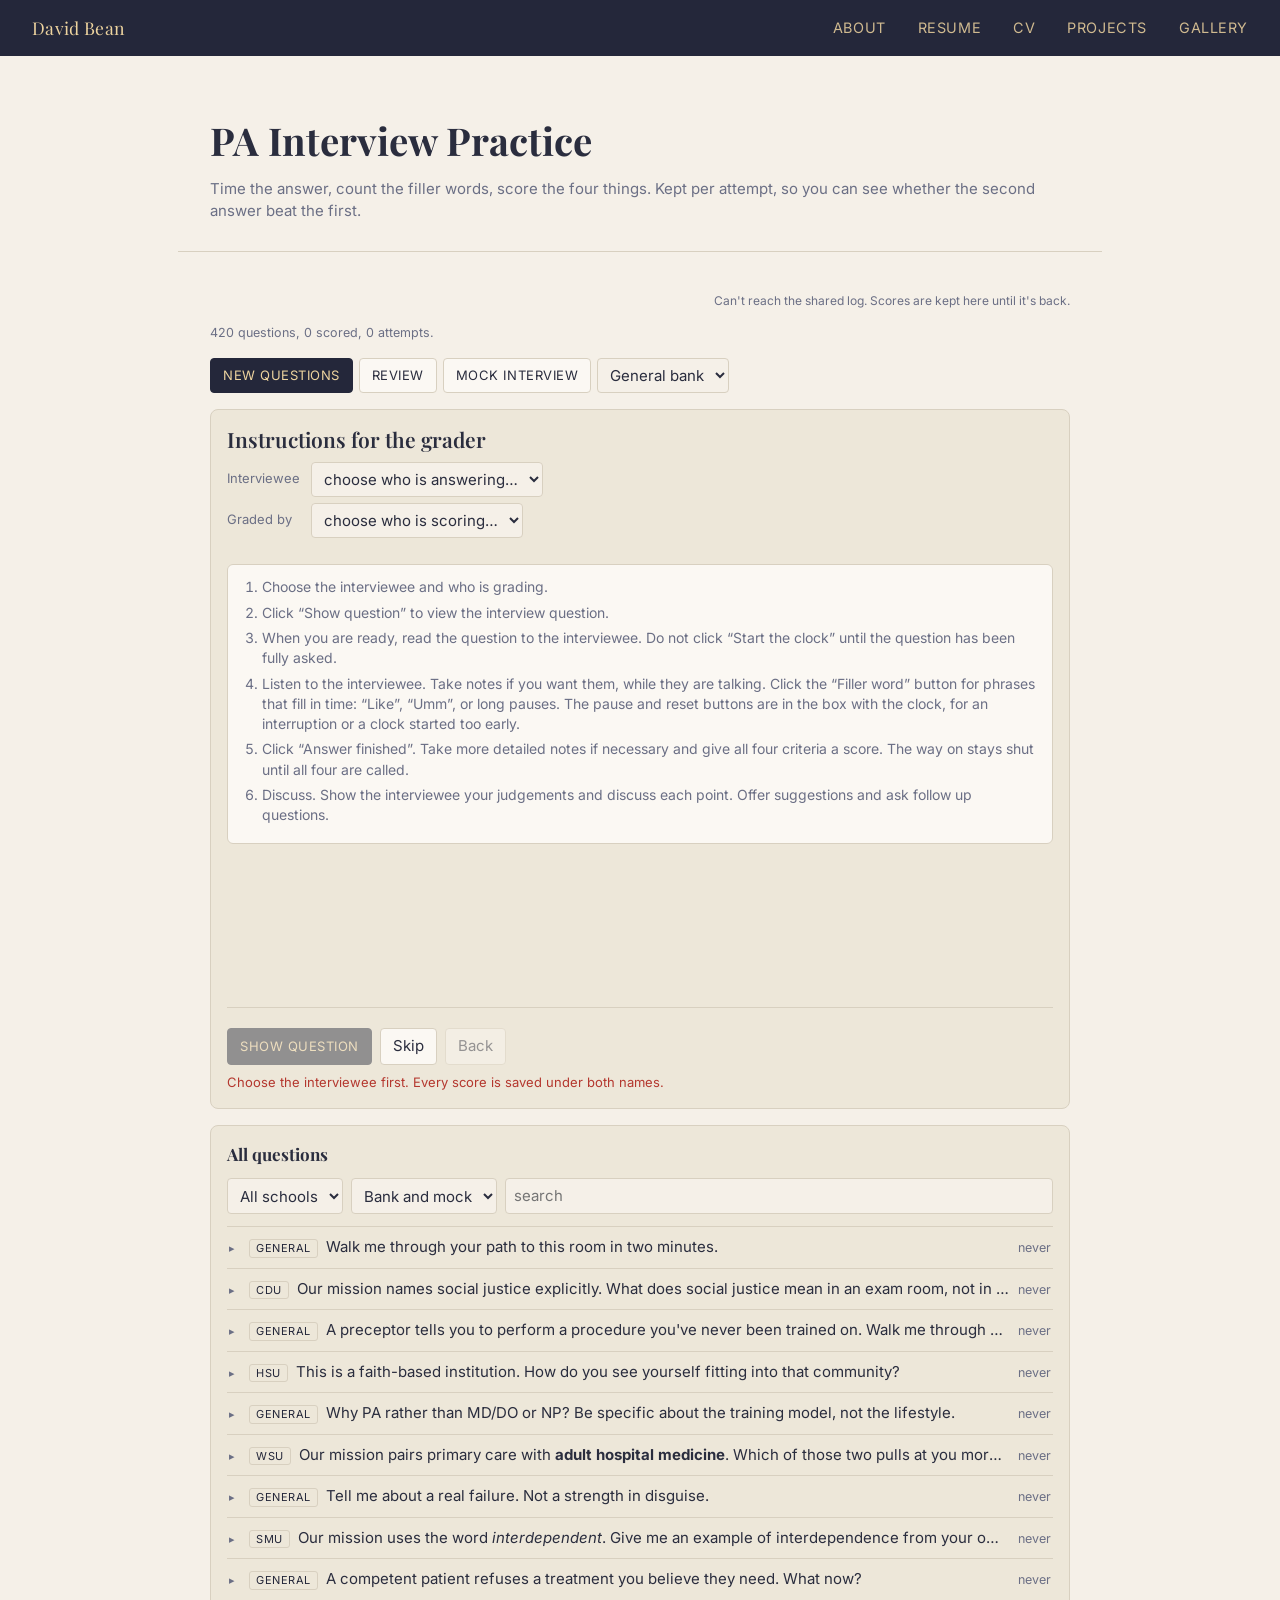
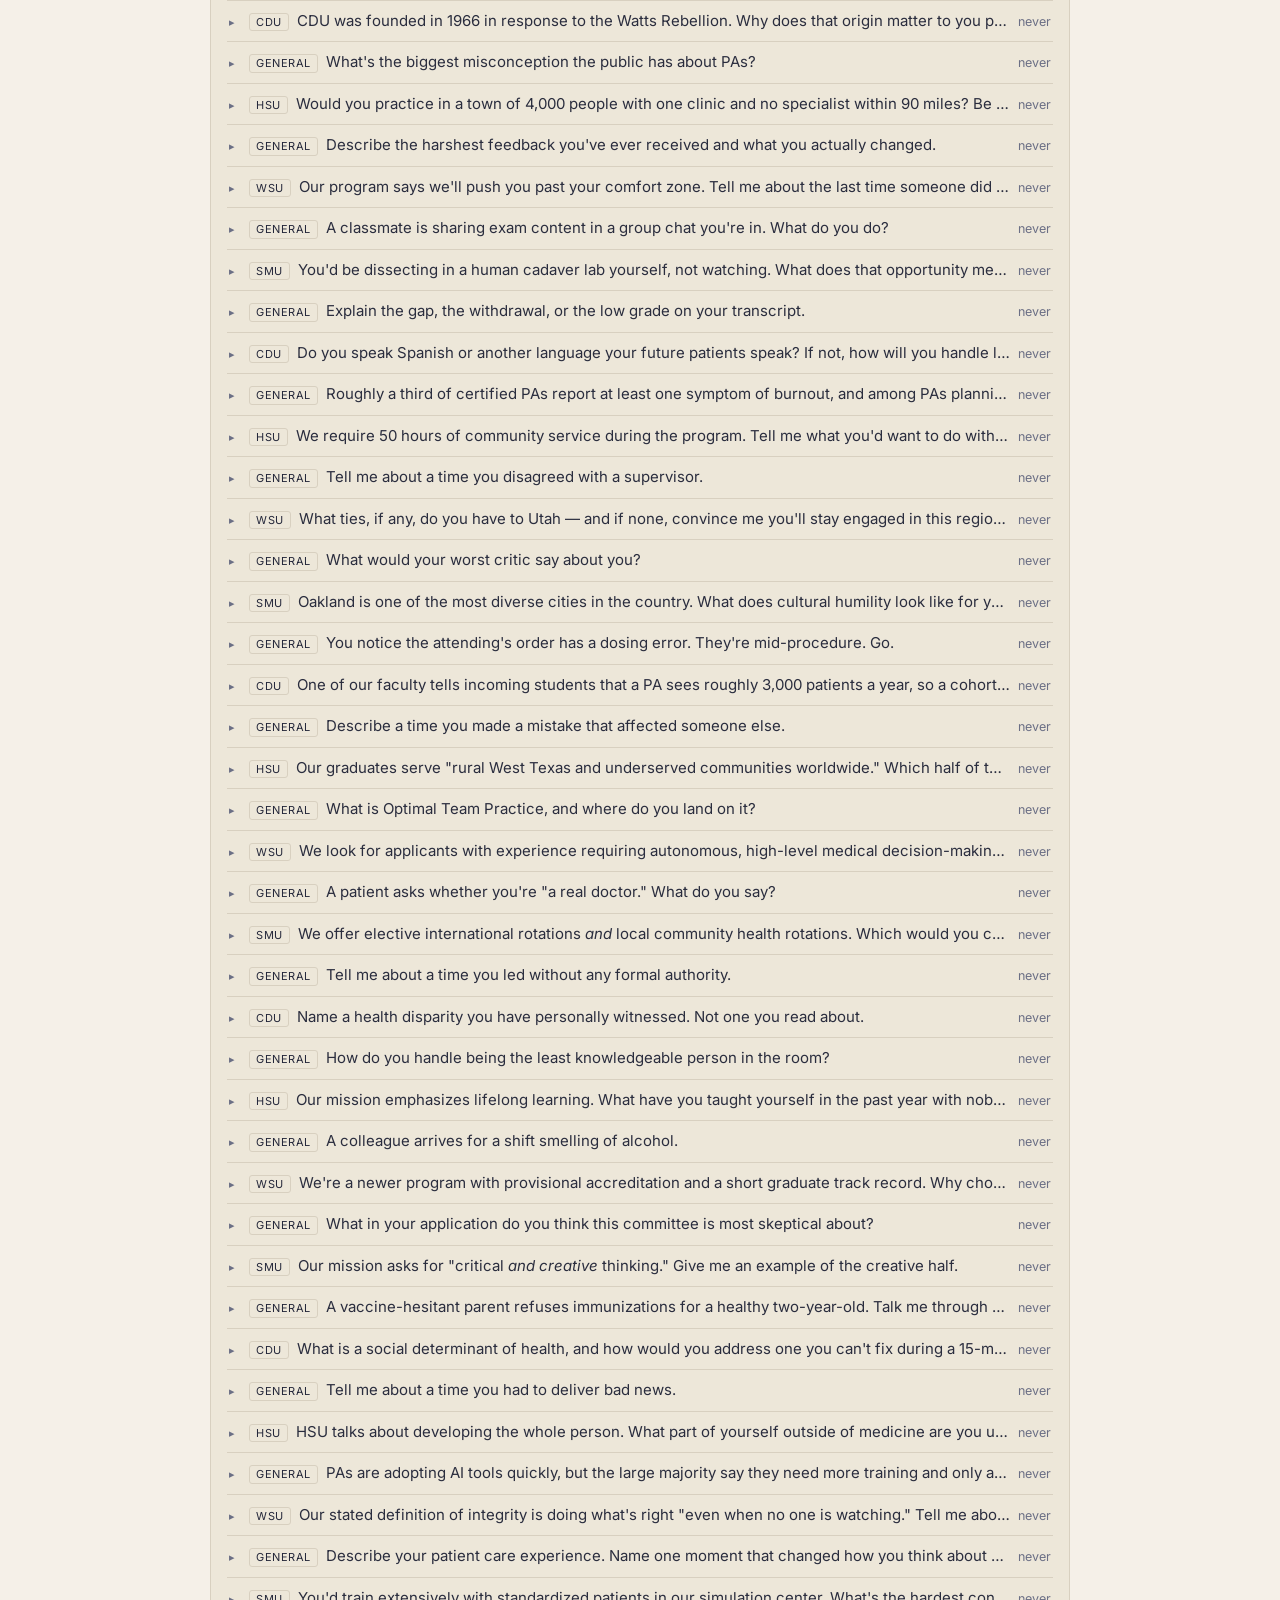
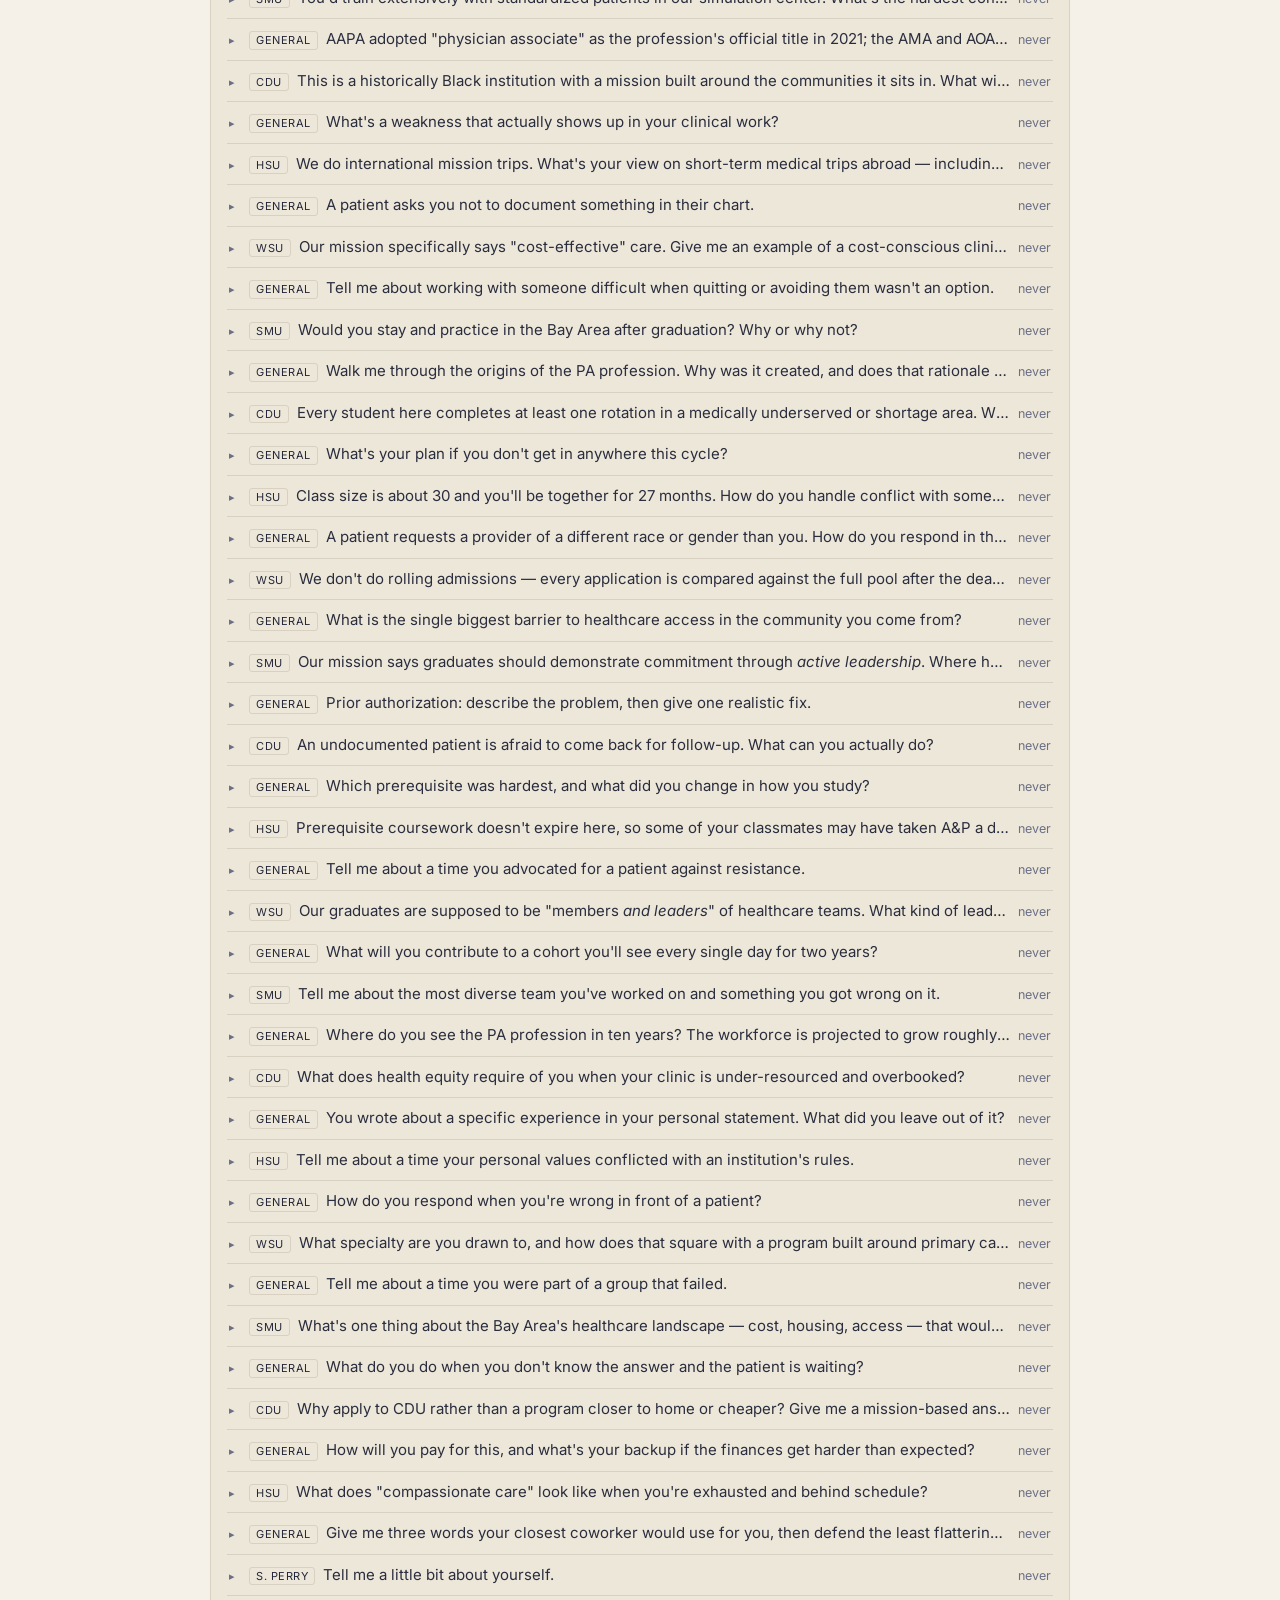
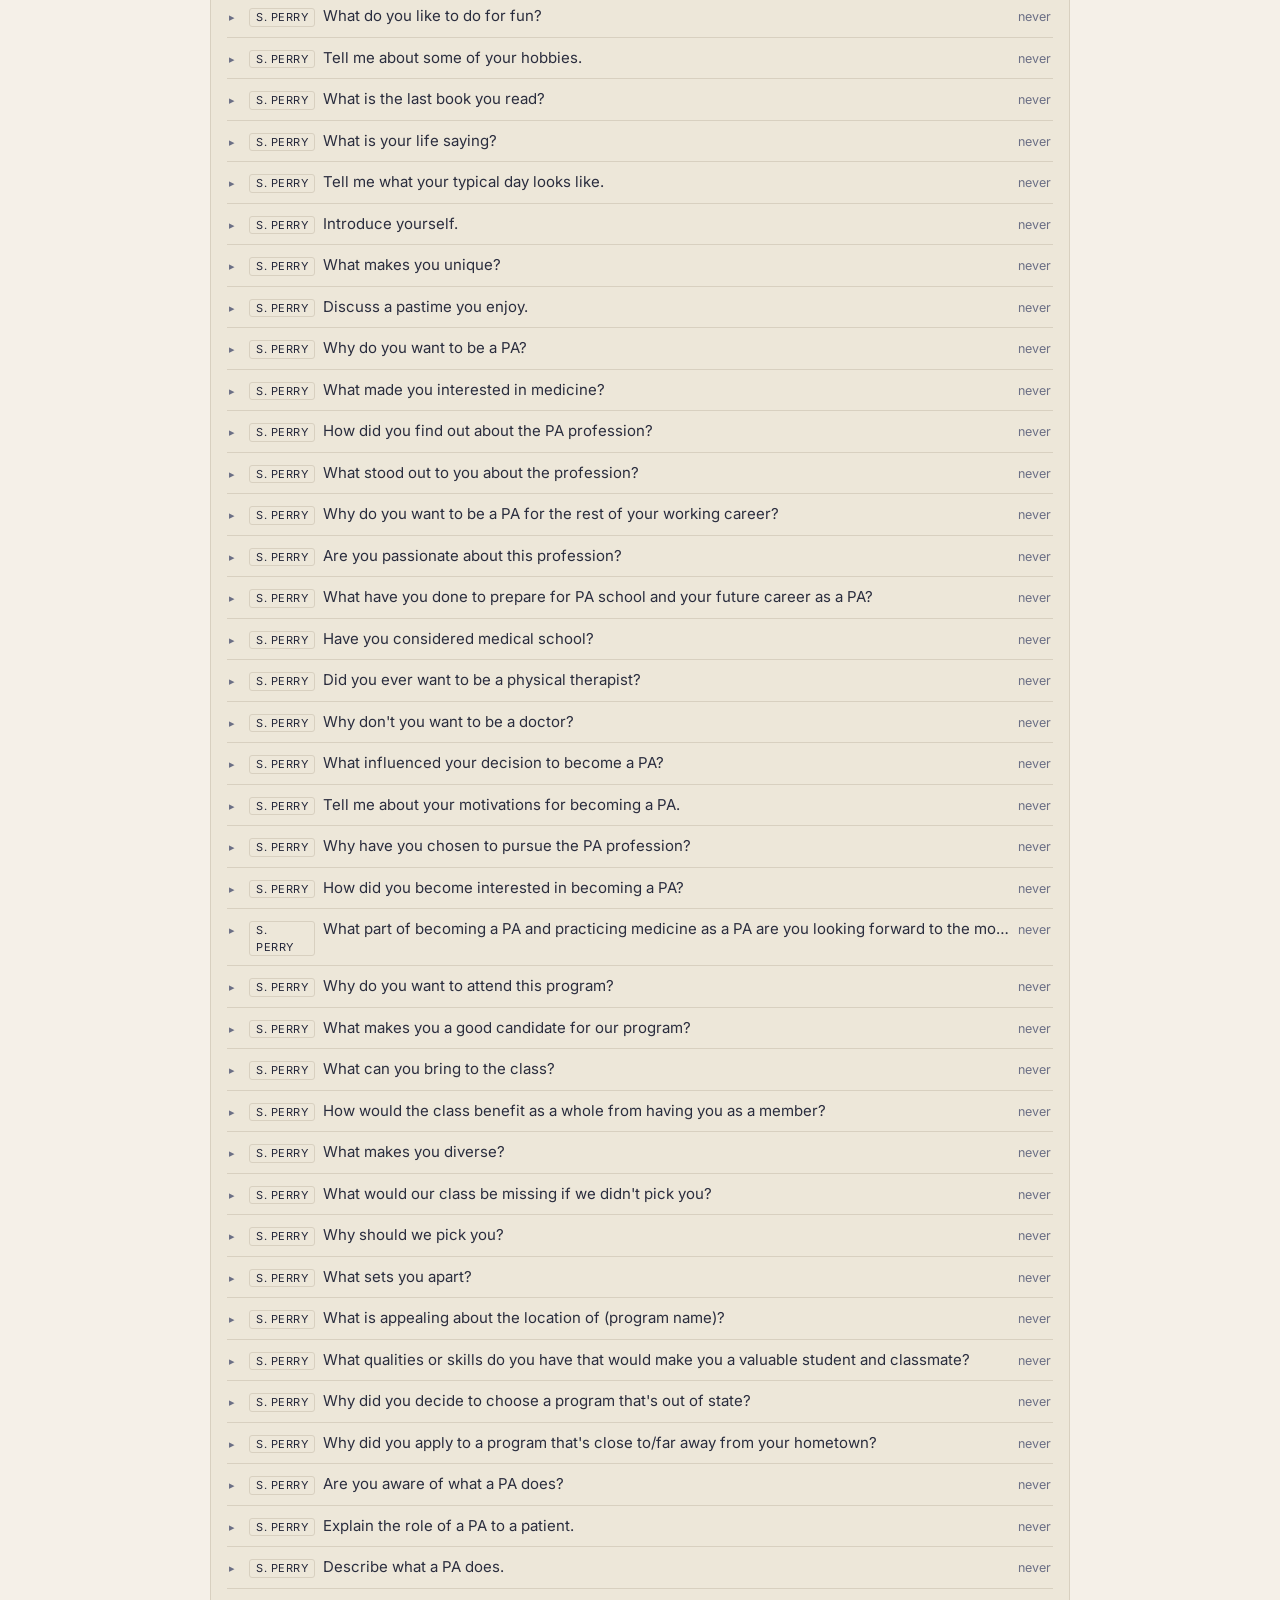
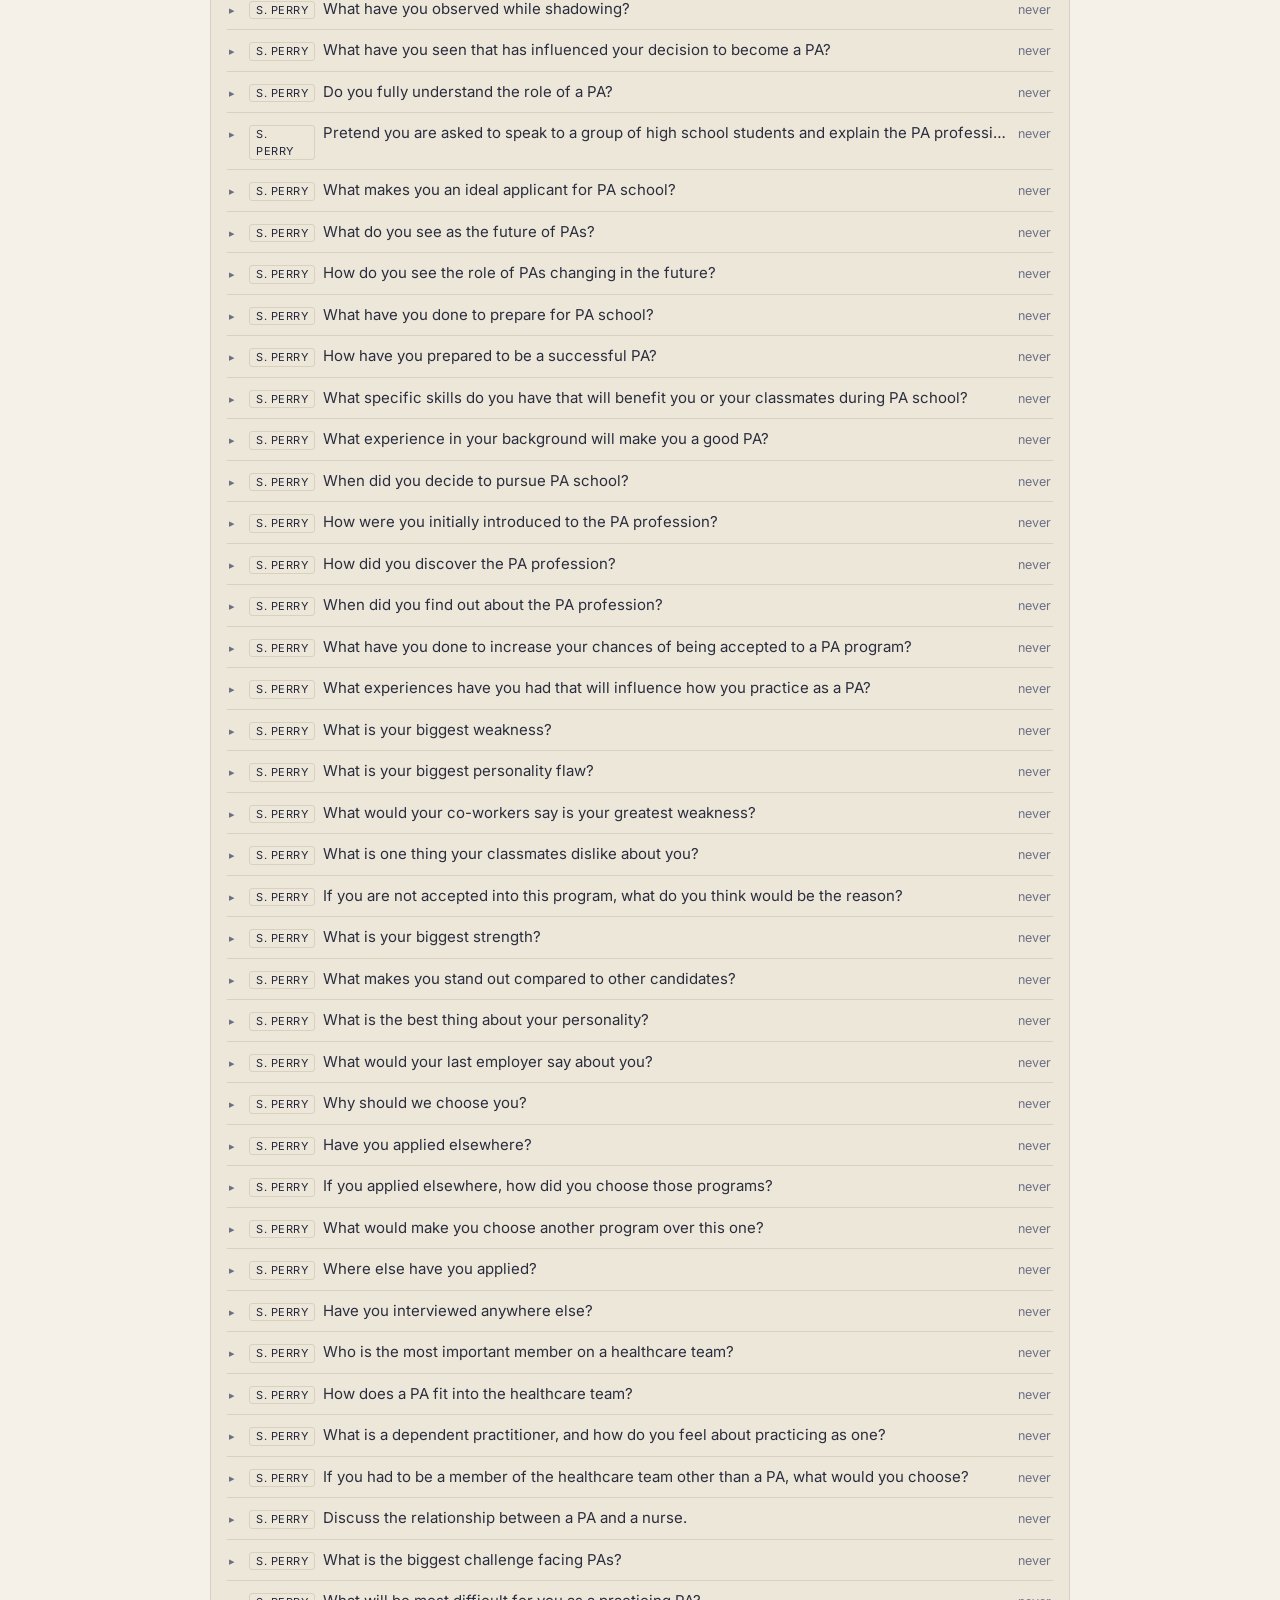
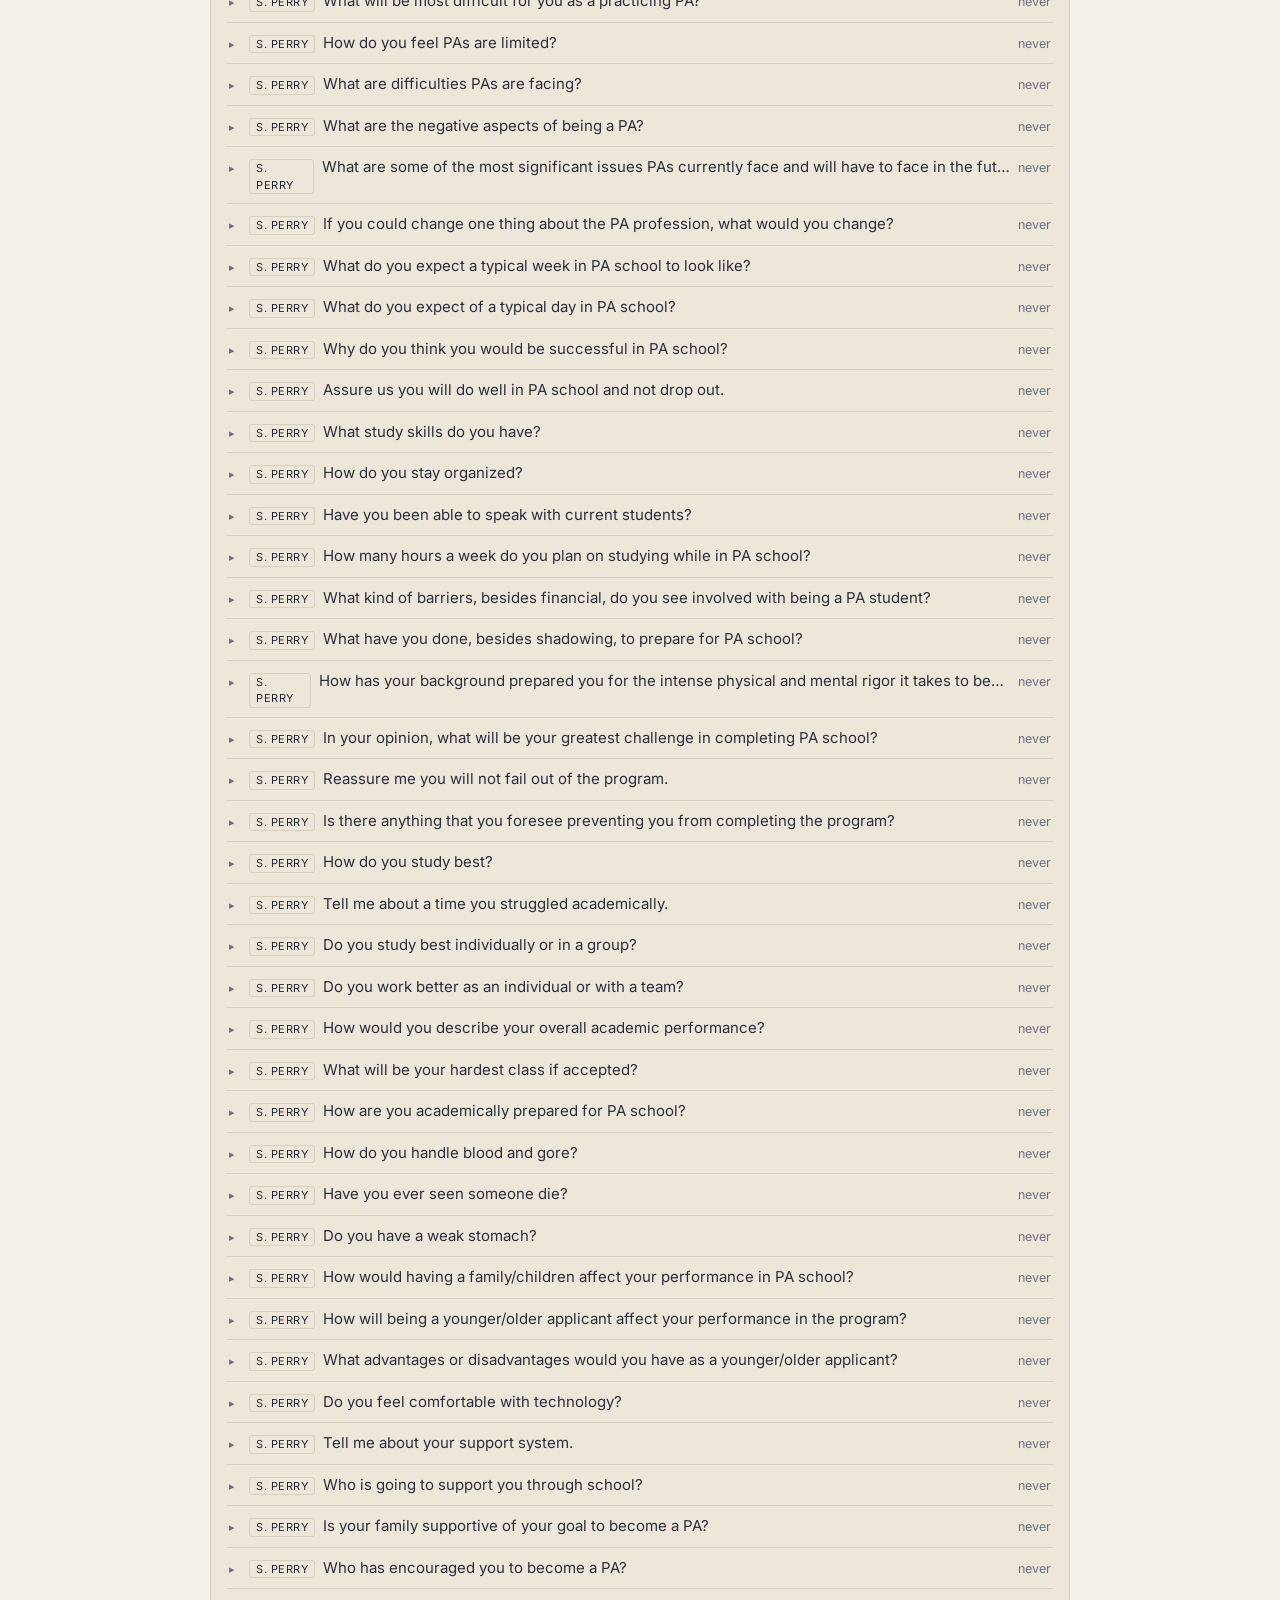
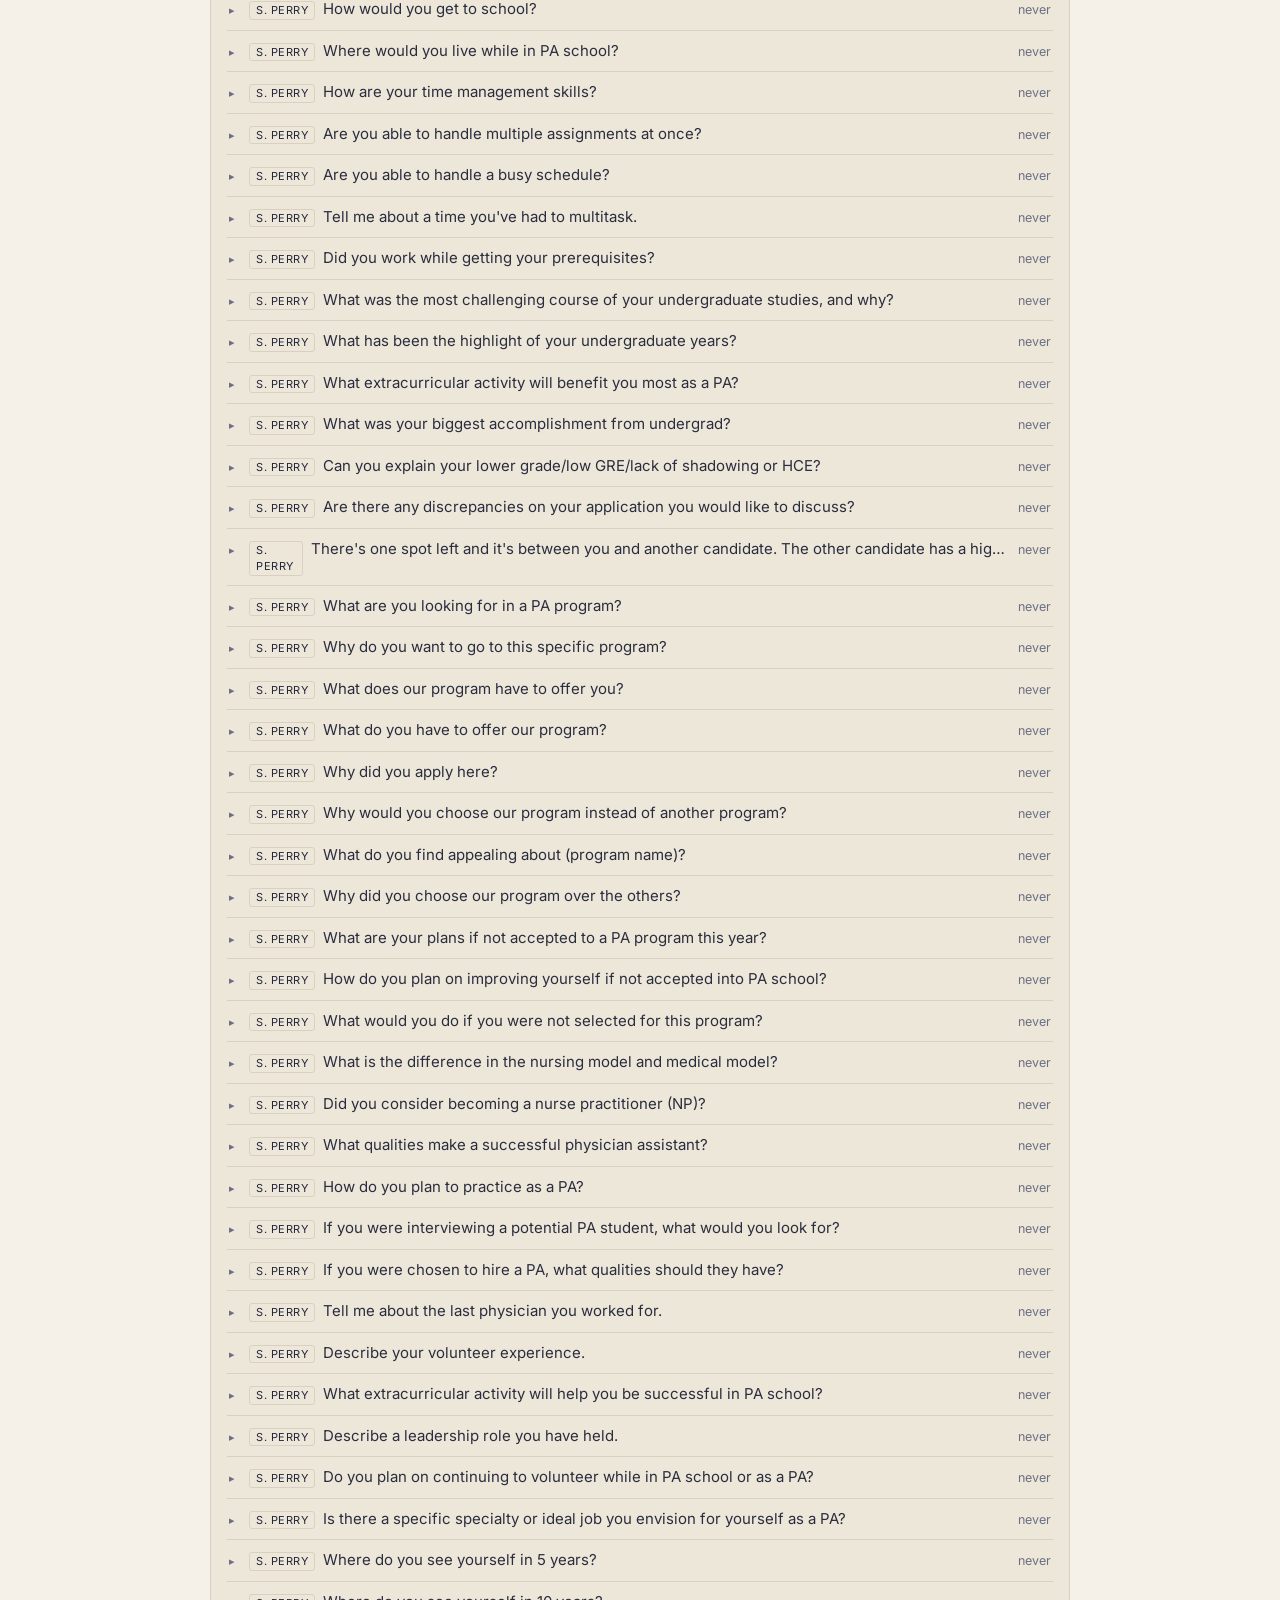
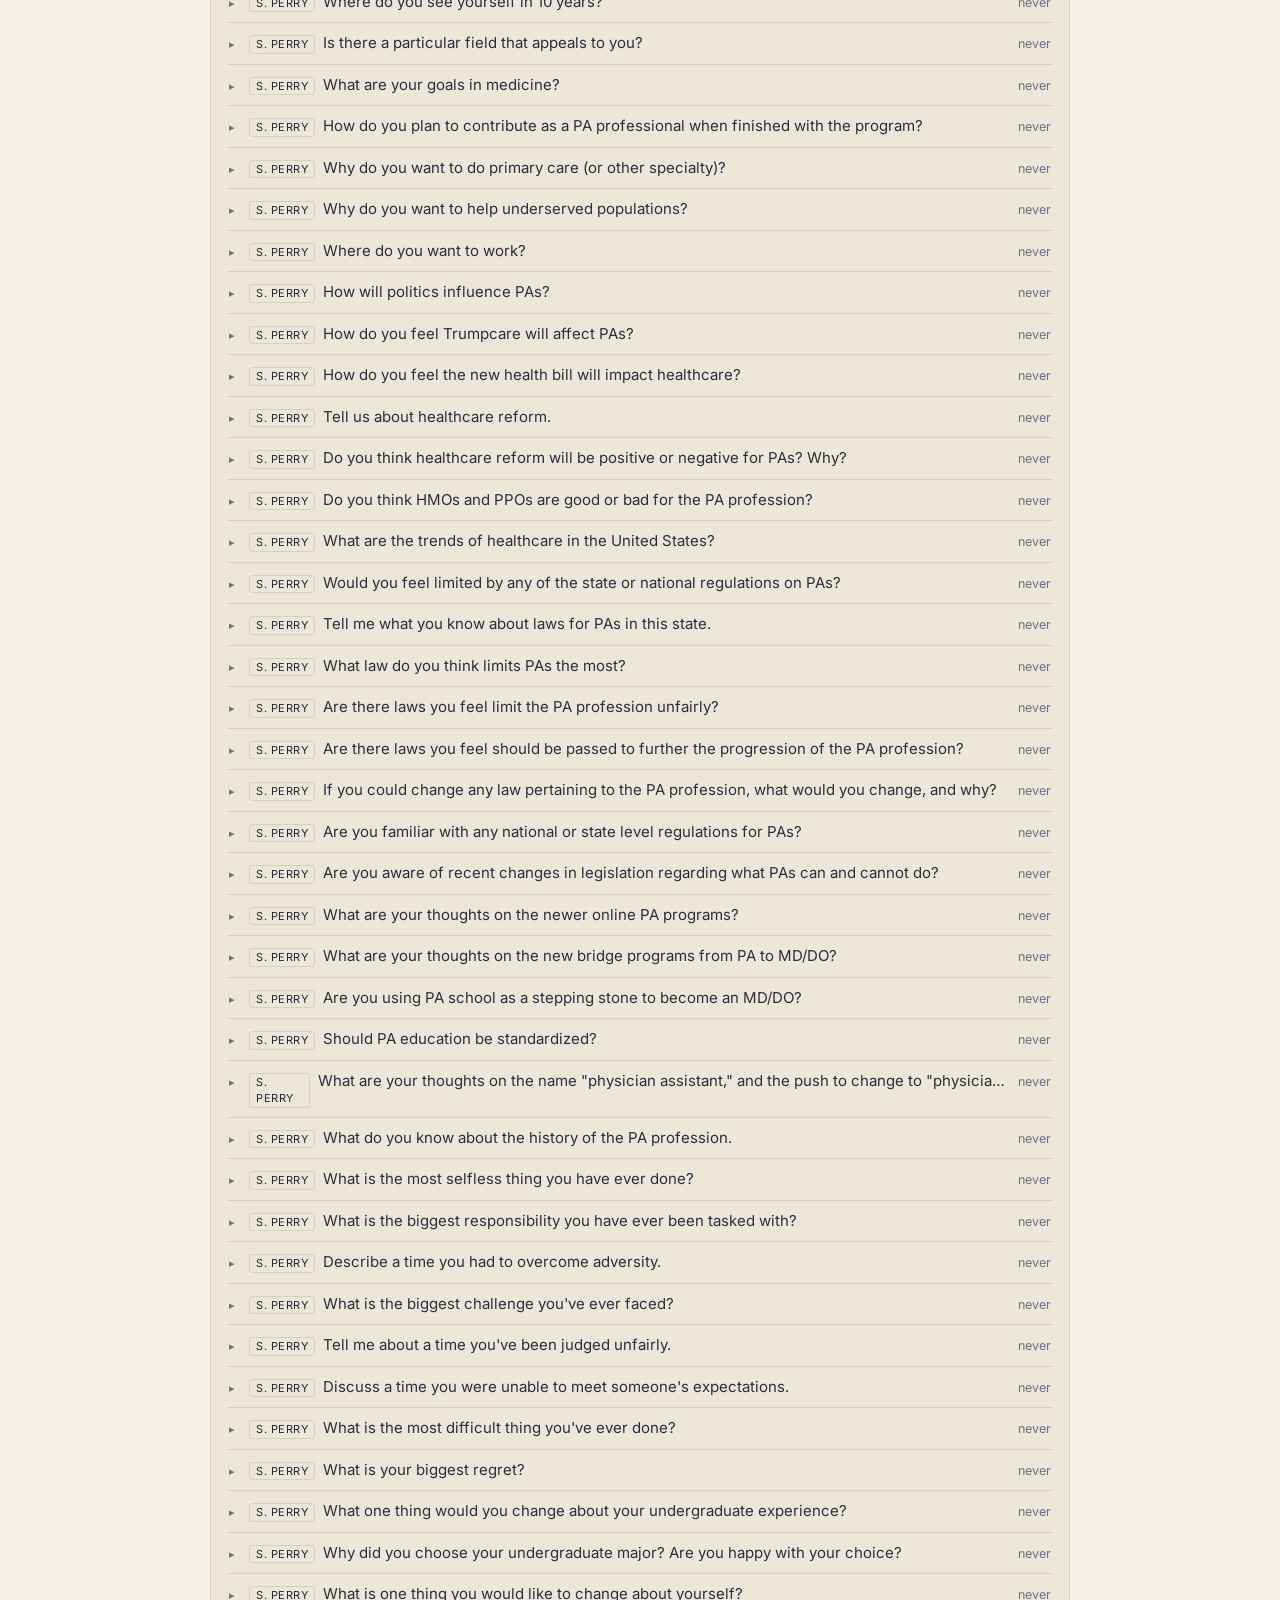
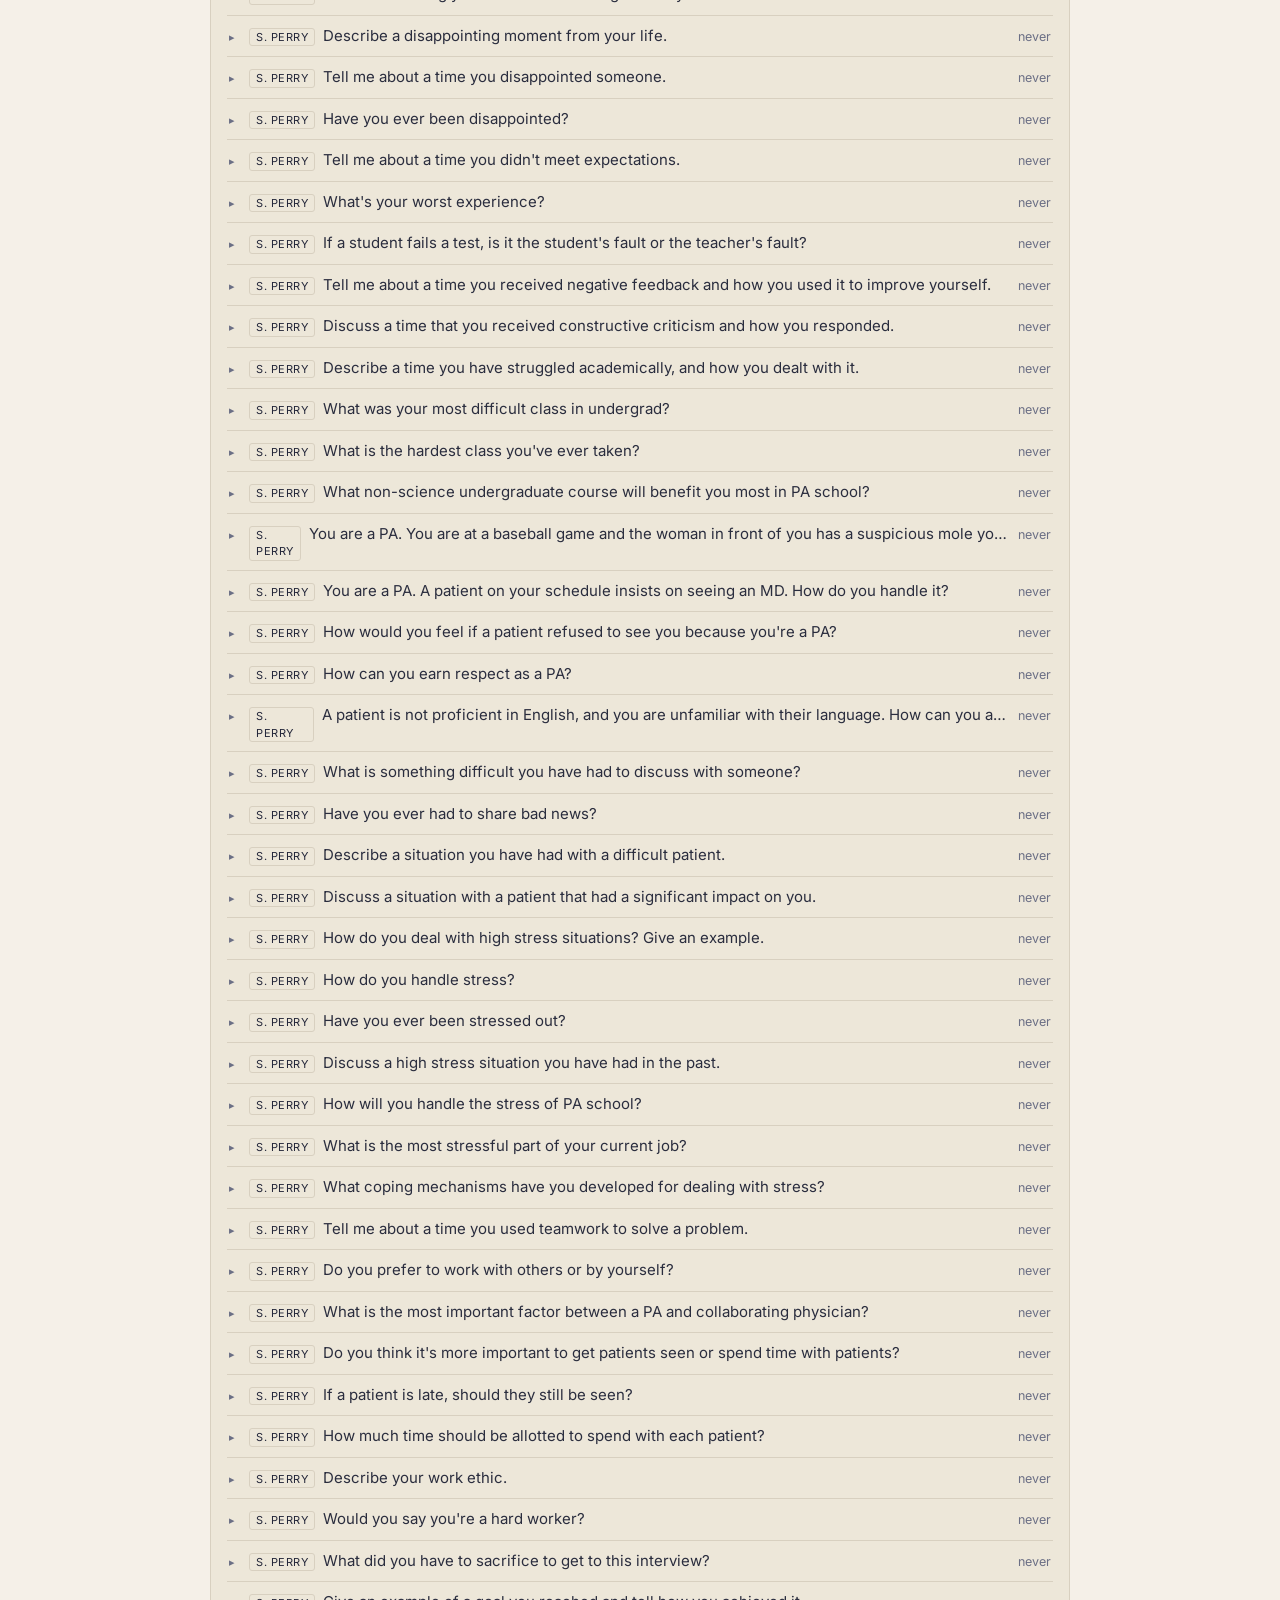
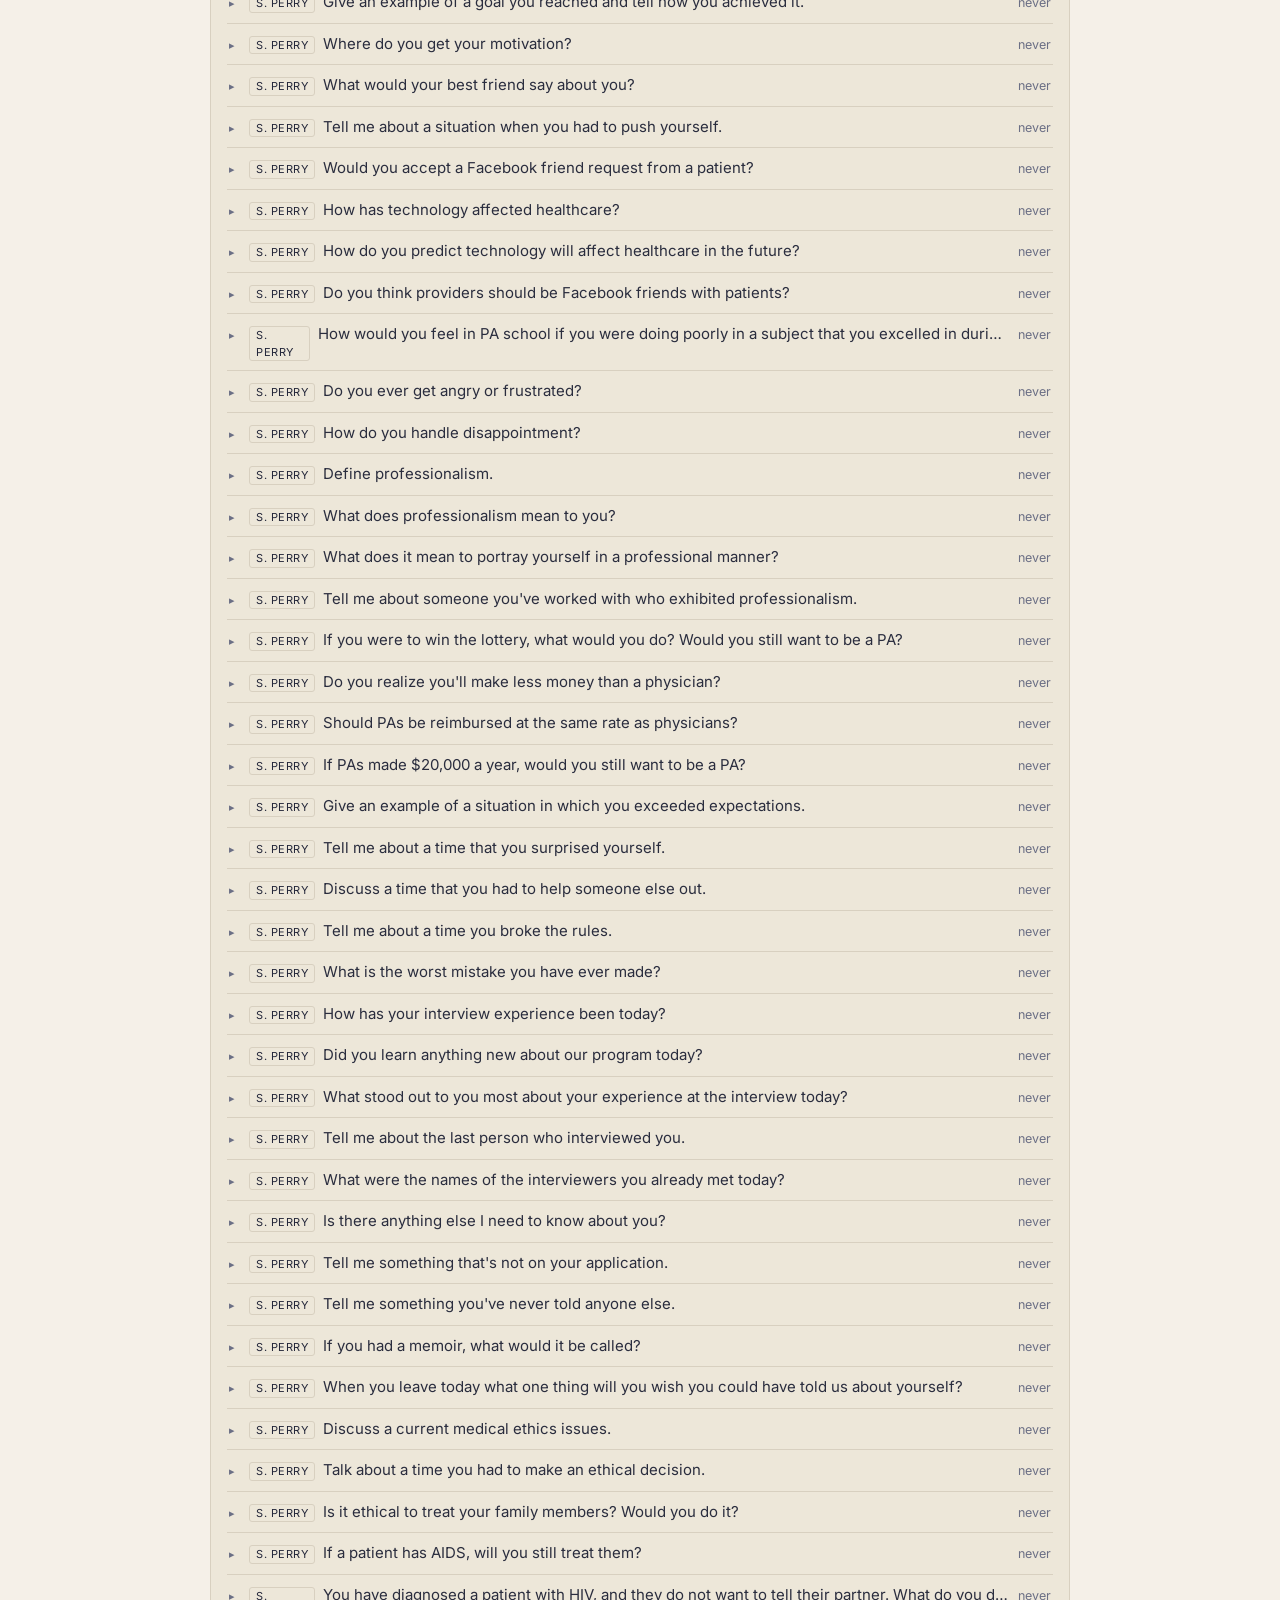
==== pa_interview_practice/index.html @ bafc77e6 "Estimate a mock's length from past mock interviews Co-Authored-By: Claude Opus 5 <noreply@anthropic." ====
<!doctype html>
<html lang="en">
<head>
<meta charset="utf-8">
<meta name="viewport" content="width=device-width, initial-scale=1">
<!-- A study tool for two people, not a page of the site. Nothing links to
     it and nothing should list it. -->
<meta name="robots" content="noindex, nofollow, noarchive">
<title>PA Interview Practice</title>
<link rel="preconnect" href="https://fonts.googleapis.com">
<link rel="preconnect" href="https://fonts.gstatic.com" crossorigin>
<link href="https://fonts.googleapis.com/css2?family=Inter:wght@400;500;600&family=Playfair+Display:wght@400;600&display=swap" rel="stylesheet">
<link rel="stylesheet" href="../style.css?v=2">
<style>
  /* ---- the site's colours ----
     Cream paper, navy furniture, gold on the navy: the same palette the rest of
     davidwbean.com is built in, taken from ../style.css rather than copied, so
     the two cannot drift. The names on the left are the ones the rules below
     already used, which is why none of them had to change. --bg comes straight
     from the site sheet under the same name.

     The red and the green are the light members of the family the site's
     accents belong to. The site's own pink and teal are pitched for a dark
     ground and cannot be read on cream, and these two are read: one says a
     thing has not been scored yet, the other says it has.

     There is no dark mode any more. The site does not have one, and a page that
     went dark at night beside pages that did not would read as a different
     site. */
  :root {
    --ink:   var(--text,       #2a2d3e);
    --dim:   var(--text-muted, #6b6f85);
    --line:  var(--border,     #d8d0c0);
    --sheet: var(--surface,    #ede7d9);
    --navy:  var(--nav-bg,     #24273a);
    --gold:  var(--accent,     #eed49f);
    --panel: #fbf8f3;
    --warn:  #b4372e;
    --ok:    #376c2a;
    --ask:   #2f5d9e;
  }
  * { box-sizing: border-box; }
  body {
    margin: 0; background: var(--bg); color: var(--ink);
    font: 15px/1.5 var(--font-body, -apple-system, BlinkMacSystemFont, "Segoe UI", Roboto, sans-serif);
  }
  /* The tool keeps the width it was tuned at and the site's gutters go outside
     it rather than eating into it, so the rule under the title lands on the
     same edge as the cards below it. The title itself is the site's: the
     page-header block every other page under davidwbean.com opens with. */
  .page-header, .wrap { max-width: calc(860px + 4rem); margin: 0 auto; }
  .page-header { padding: 3.5rem 2rem 1.75rem; margin-bottom: 2.5rem; }
  .wrap { padding: 0 2rem; }
  @media (max-width: 680px) {
    .page-header { padding: 2.5rem 1rem 1.25rem; margin-bottom: 1.5rem; }
    .wrap { padding: 0 1rem; }
  }

  /* the site's card: the surface tone, a hairline of the border tone, and the
     8px corner its project cards are cut with */
  .card {
    background: var(--sheet); border: 1px solid var(--line);
    border-radius: 8px; padding: 16px; margin-bottom: 16px;
  }
  .card h2 { font-family: var(--font-head, Georgia, serif); font-size: 17px; margin: 0 0 10px; }

  /* The card the pass is worked in is one size the whole way through, so
     nothing on it moves as the steps go by, and all of what a step holds is on
     screen at once: no scroll bars, nothing cut off. The card is the frame,
     which never changes size. The sheet inside it is laid out at whatever
     height the step needs and then drawn to scale, so a step carrying more
     comes out a little smaller rather than spilling over the edge; where there
     is room, nothing is scaled at all. On a phone the frame is as tall as the
     screen allows; svh rather than vh, so the address bar sliding away doesn't
     resize it. */
  #practice {
    height: 700px; height: min(700px, calc(100svh - var(--nav-height, 56px) - 32px));
    overflow: hidden;
  }
  #practice .fit {
    --k: 1;
    transform: scale(var(--k)); transform-origin: top left;
    width: calc(100% / var(--k)); height: calc(100% / var(--k));
    display: flex; flex-direction: column;
  }
  #practice .fit > * { flex: 0 0 auto; }
  /* the middle takes up whatever is left over, so the buttons sit at the foot
     of the frame whether the step above them is a short one or a long one */
  #practice .mid { flex: 1 1 auto; min-height: 0; overflow: hidden; }
  #practice .foot { border-top: 1px solid var(--line); padding-top: 6px; }

  /* The three screens of a mock that are not a question: the briefing before
     it, the assessment sheet after it, the read-back it ends on. Nothing here
     is scaled to fit, because a run's worth of questions or twenty rows of the
     sheet shrunk into the frame would be too small to read. The line at the top
     and the buttons at the bottom hold their places and the middle scrolls. */
  .brief { display: flex; flex-direction: column; height: 100%; }
  .brief > .briefhead, .brief > .foot { flex: 0 0 auto; }
  .briefhead { font-size: 13.5px; margin: 0 0 10px; }
  /* The middle of each of them, all three scrolling the same way. The briefing
     and the read-back at the end are both prose with rows under it, so the two
     of them are the same body. */
  .briefbody, .assess { flex: 1 1 auto; min-height: 0; overflow-y: auto; }
  .briefbody p { color: var(--dim); font-size: 14px; line-height: 1.5; margin: 0 0 11px; }
  .briefbody > .gname { margin-top: 12px; }

  /* A category of the sheet: its name, its running total hard against the
     right, its lines, and a box to write in under them. The total is beside
     the name rather than under the last line so it is found in the same place
     in all three, whether the category is four lines long or nine. */
  .acat + .acat { margin-top: 18px; }
  .cathead { display: flex; gap: 10px; align-items: baseline; }
  .catname {
    font-size: 11px; font-weight: 600; letter-spacing: .05em; text-transform: uppercase;
  }
  .catscore { margin-left: auto; color: var(--dim); font-size: 13px;
              font-variant-numeric: tabular-nums; }
  .assess textarea { margin-top: 8px; }
  /* the sheet's own total, in the foot where it stays put while the lines
     above it scroll */
  .sheettotal { font-size: 14px; font-weight: 600; margin: 0 0 2px;
               font-variant-numeric: tabular-nums; }

  /* The sheet read back at the end of a mock, with the controls gone: a line
     and what it was given, and under the category what was written about it.
     A score sits against the same edge the category's total does, so every
     figure in a category is found down one column. */
  .dline { display: flex; gap: 10px; align-items: baseline; font-size: 13.5px;
           border-top: 1px solid var(--line); padding: 7px 0; }
  .dline .dname { flex: 1 1 auto; min-width: 0; }
  .dline .dsc { flex: 0 0 auto; color: var(--dim); font-variant-numeric: tabular-nums; }
  .dsaid { color: var(--dim); font-size: 13px; line-height: 1.5; margin-top: 10px;
           border-left: 2px solid var(--line); padding-left: 11px; }
  /* a question the bank no longer holds, so there are no words to put in the row */
  .qrow .gone { color: var(--dim); font-style: italic; }

  /* ---- the bar of who and how it is going ---- */
  .top { display: flex; flex-wrap: wrap; gap: 10px; align-items: center; margin-bottom: 14px; }
  #status { color: var(--dim); font-size: 12px; margin-left: auto; text-align: right; }
  #stats { color: var(--dim); font-size: 12.5px; margin: 0 0 16px; }

  input[type="text"], select, textarea {
    font: inherit; color: var(--ink); background: var(--bg);
    border: 1px solid var(--line); border-radius: 4px; padding: 6px 8px;
  }
  /* 16px, because below that iOS zooms the page in on focus and never zooms back */
  @media (max-width: 640px) { input[type="text"], select, textarea { font-size: 16px; } }
  textarea { width: 100%; resize: vertical; min-height: 34px; }

  button {
    font: inherit; color: var(--ink); background: var(--panel);
    border: 1px solid var(--line); border-radius: 4px; padding: 6px 12px; cursor: pointer;
  }
  button:hover { border-color: var(--dim); }
  button[disabled], button[aria-disabled="true"] { opacity: .45; cursor: default; }
  button[disabled]:hover, button[aria-disabled="true"]:hover { border-color: var(--line); }
  /* The site's primary button: a navy face, gold letters, set small and in
     capitals, and turning itself inside out when a pointer is on it. Only the
     one press that moves the pass along wears it, and the row of modes, which
     is the other place a choice is shown as made rather than offered. */
  button.go, .modes button { text-transform: uppercase; letter-spacing: .04em; font-size: 13px; }
  button.go { background: var(--navy); border-color: var(--navy); color: var(--gold); }
  button.go:hover { background: var(--gold); border-color: var(--navy); color: var(--navy); }
  button.danger { color: var(--warn); }

  /* ---- modes ---- */
  .modes { display: flex; gap: 6px; margin-bottom: 16px; flex-wrap: wrap; }
  .modes button.on { background: var(--navy); border-color: var(--navy); color: var(--gold); }

  /* ---- the question on screen ---- */
  /* The tag off the site's project cards: ruled rather than filled, which is
     the shape a label wears there. Navy rather than the teal it wears on the
     dark cards, because teal on cream cannot be read, and the school a question
     came from is worth reading. */
  .chip {
    background: none; border: 1px solid var(--line); border-radius: 3px;
    padding: 0 6px; font-size: 11px; letter-spacing: .05em; text-transform: uppercase;
    color: var(--navy);
  }
  /* What to do next in bold, the detail under it. The room is held whether it
     is filled or not, so a question keeps the same shape from step to step and
     nothing below it moves. A question with more to it than that takes the room
     it needs, and the sheet is drawn smaller to keep the lot on the card. */
  .qbox { min-height: 124px; margin-bottom: 14px; }
  .qtitle { display: flex; gap: 8px; align-items: center; margin-bottom: 8px; }
  .qlead {
    font-family: var(--font-head, Georgia, serif);
    font-size: 21px; font-weight: 600; line-height: 1.3; margin: 0;
  }
  /* The step is named, and the ? beside the name is where the orders went. */
  button.qhelp {
    flex: 0 0 auto; width: 24px; height: 24px; padding: 0;
    border-radius: 50%; font-size: 14px; line-height: 1; color: var(--dim);
  }
  button.qhelp.on { background: var(--navy); border-color: var(--navy); color: var(--gold); }
  .qsub { font-size: 15px; line-height: 1.4; margin: 0 0 10px; }
  /* An opened note wears the same colour as the button that opened it, so
     the two read as one thing rather than as more of the card. */
  .help {
    color: var(--dim); font-size: 14px; line-height: 1.45; margin: 0 0 12px;
    background: var(--panel); border-left: 3px solid var(--navy);
    border-radius: 0 4px 4px 0; padding: 9px 11px;
  }
  .qtext { font-size: 15px; line-height: 1.45; color: var(--dim); margin: 0; }
  /* On a mock the question is read aloud off the screen with somebody watching,
     so it is set at twice the size of every other line on the card. The eye
     leaves it for the notes and the clock and has to find it again without
     hunting. The card is scaled to its frame anyway, so a long question costs
     the rest of the card a little rather than running off it. */
  .qtext.big { font-size: 30px; line-height: 1.3; }
  /* The same line on all ten questions, so it is read once and after that only
     glanced at. It goes last and quiet: the top of the card belongs to the
     question, and a reminder set in the voice of an aside is one the eye can
     skip over on question nine without having to decide to. */
  .listen { font-style: italic; font-size: 13px; line-height: 1.4; color: var(--dim); margin: 0; }
  /* A mock card is two boxes and nothing else: what she was asked, and what
     you are writing down. Neither can be sized off what is in it, since a
     question is however long it is and the notes are empty when the card opens
     and full when it closes. So the two split whatever the foot and the
     reminder leave, in a fixed ratio they then hold all the way through.

     Two parts to the question, one to the notes. The question is read aloud at
     twice the size of anything else on the card and is the thing being got
     right; the notes are written in glances and can be scrolled, since nobody
     reads back a note while still taking it.

     Past a squeeze each box scrolls on its own. What the card used to do was
     scale the whole sheet down, which paid for a long question by shrinking
     the clock and the buttons with it, and those two are the parts that have
     to stay the size a hand and an eye can use in the middle of an
     interview. */
  #practice .fit > .qbox.qsplit { flex: 2 1 0; display: flex; }
  #practice .fit > .qbox.qsplit > .pane { flex: 1 1 auto; min-height: 0; display: flex; }
  #practice .qsplit .qask { flex: 1 1 auto; min-height: 0; display: flex; flex-direction: column; }
  /* The name of the compartment holds still and the question scrolls under it.
     A question scrolled halfway is one you have lost your place in unless the
     heading is where you left it. */
  #practice .qsplit .qcap { flex: 0 0 auto; }
  #practice .qsplit .qtext { flex: 1 1 auto; min-height: 0; overflow: auto; }
  /* The notes take the third that is left, and the reminder is pinned to the
     rule over the buttons rather than left sitting under them, so it keeps the
     same place on a one line question and a five line one. */
  #practice .mid.qmid { flex: 1 1 0; display: flex; flex-direction: column; }
  #practice .mid.qmid > textarea { flex: 1 1 0; min-height: 0; }
  #practice .mid.qmid > .listen { margin-top: auto; padding-top: 10px; }
  /* A floor under both, well under what either wants: below it the sheet goes
     back to scaling itself, because two boxes squeezed to nothing on a short
     screen is not a card at all. The smaller box gets the smaller floor, in
     the same two to one, so the ratio survives the squeeze. */
  #practice .fit > .qbox.qsplit { min-height: 96px; }
  #practice .mid.qmid { min-height: 48px; }
  @media (max-width: 640px) { .qbox { min-height: 148px; } }  /* narrower, so more lines */
  /* a phone turned on its side: the frame is short, so the block gives room back */
  @media (max-height: 560px) { .qbox { min-height: 88px; } }
  /* The part to be read out sits in a compartment of its own rather than loose
     on the card: the steps on the first one, the question on every one after. */
  .pane {
    background: var(--panel); border: 1px solid var(--line);
    border-radius: 6px; padding: 12px 14px;
  }
  /* The compartment says what it holds before it holds it, and the school the
     question came from rides beside that name rather than off on its own at
     the top of the card. The question itself is the plain line underneath. */
  .qcap { display: flex; gap: 8px; align-items: baseline; margin-bottom: 5px; }
  .qcapname { font-size: 14px; font-weight: 600; color: var(--ink); }

  /* ---- the briefing on the first step ---- */
  .gname { display: flex; gap: 8px; align-items: center; }
  /* Two of these rows, so the labels are given a common width and the pickers
     under one another rather than each starting wherever its own label ended. */
  .gname label { color: var(--dim); font-size: 13px; min-width: 76px; }
  .gname + .gname { margin-top: 6px; }
  /* The length of the mock sits under the briefing rather than inside it: it is
     a choice about the session, not part of what gets read out. */
  .mocklen { margin-top: 8px; }
  .mocklen .empty { padding: 4px 0 0; font-size: 13px; }
  .howto { margin: 0; padding-left: 20px; color: var(--dim); font-size: 14px; line-height: 1.45; }
  .howto li { margin-bottom: 5px; }
  .howto b { color: var(--ink); font-weight: 600; }
  .nudge { color: var(--warn); font-size: 13px; margin: 8px 0 0; }
  /* held rather than removed: the line keeps its space whether or not it is
     being read, so nothing on the card moves when it starts being read */
  .nudge.quiet { visibility: hidden; }

  .metric { border-top: 1px solid var(--line); padding: 8px 0; }
  /* The name on the left, the row of five hard against the right, one line at
     every width. The name is the only part that gives, so the buttons never
     drop to a line of their own on a phone. */
  .metric .mrow { display: flex; gap: 10px; align-items: center; margin-bottom: 6px; }
  .metric .mname { font-weight: 600; font-size: 14px; flex: 1 1 auto; min-width: 0; }
  .mshort { display: none; }
  /* Whether this one has been judged yet, said in the colour the words "not
     scored" used to be said in, and turning into a check once it has. */
  .mdot {
    flex: 0 0 auto; width: 17px; height: 17px; line-height: 15px; text-align: center;
    font-size: 13px; border-radius: 50%; border: 2px solid var(--warn); color: transparent;
  }
  .mdot.done { border-color: transparent; color: var(--ok); font-size: 17px; line-height: 17px; }
  .scale { display: flex; gap: 4px; margin-left: auto; flex: 0 0 auto; }
  .scale button { width: 34px; padding: 6px 0; text-align: center; }
  .scale button.on { background: var(--navy); border-color: var(--navy); color: var(--gold); }
  /* the sixth control the one optional line gets, sitting with the five rather
     than off on its own, and given the room its two letters need */
  .scale button.na { width: auto; padding: 6px 8px; font-size: 13px; }
  @media (max-width: 640px) {
    .metric .mrow { gap: 6px; }
    .metric .mname { font-size: 13px; }
    .mfull { display: none; }
    .mshort { display: inline; }
    .scale { gap: 3px; }
    .scale button { width: 30px; padding: 6px 0; }
    .scale button.na { width: auto; padding: 6px 6px; font-size: 12px; }
  }

  .actions { display: flex; gap: 8px; margin-top: 14px; flex-wrap: wrap; }
  .empty { color: var(--dim); padding: 8px 0; }

  /* ---- the clock ----
     In the head of the card, which is the part that never scrolls, so it is
     on screen the whole time the scores below it are being worked. The clock
     and its two buttons are boxed together and sit at the left: they are one
     thing to reach for, so the buttons stay against the numbers rather than
     out at the far edge of the card. */
  .timer {
    display: flex; gap: 10px; align-items: center;
    padding: 0 0 10px; border-bottom: 1px solid var(--line);
  }
  .tbox {
    display: inline-flex; align-items: center; gap: 8px;
    padding: 6px 10px; border: 1px solid var(--line); border-radius: 12px;
    background: var(--panel);
  }
  /* a fixed width for the numbers, so the buttons do not walk left and right
     as the minutes tick over */
  .clock { font-size: 28px; font-variant-numeric: tabular-nums; min-width: 84px; }
  .clock.off { color: var(--dim); }
  .tbox button { padding: 5px; border-radius: 8px; line-height: 0; }
  /* A mock's clock runs from before the answer does, so the box has to say
     which of the two it is counting. Blue is only ever the lead in, so it is
     the one place on the page that wears it. */
  .tbox.ask { border-color: var(--ask); background: #e8eff8; }
  .tbox.ans { border-color: var(--ok);  background: #e9f0e4; }
  .tbox.ask .clock { color: var(--ask); }
  .tbox.ans .clock { color: var(--ok); }

  /* A mock's clock starts itself and crosses over on its own, so it is no
     longer the thing the card is built around and does not need the size that
     went with being started by hand. It goes to the foot of the card, under
     the notes, where it can be glanced at rather than worked. */
  .timer.low { border-bottom: 0; padding: 0 0 8px; }
  .timer.low .clock { font-size: 20px; min-width: 62px; }
  .timer.low .tbox { padding: 4px 8px; }

  /* Both halves are named, not just the one running, so what is about to
     happen is on the card before it happens. The button between them keeps an
     arrow at each end and shows only the one on the side the clock has got to,
     so the crossing reads as the arrow leaving one edge of the button for the
     other. Each points outward, at the half it is beside, so the arrow says
     which word is live rather than which way the interview runs. The label does
     not move when the arrow does. A word that shifts under the eye is the
     thing that gets read, and the clock is what should be. */
  .rail { display: flex; align-items: center; gap: 8px; }
  .pw { text-transform: uppercase; letter-spacing: .06em; font-size: 13px; color: var(--dim); }
  .pw.on { font-weight: 600; }
  .pw.on.ask { color: var(--ask); }
  .pw.on.ans { color: var(--ok); }
  .sw {
    position: relative; padding: 4px 26px;
    text-transform: uppercase; letter-spacing: .04em; font-size: 12px;
  }
  .sw.ask { border-color: var(--ask); color: var(--ask); }
  .sw.ans { border-color: var(--ok);  color: var(--ok); }
  .swa {
    position: absolute; top: 50%; transform: translateY(-50%);
    font-size: 15px; line-height: 1; opacity: 0; transition: opacity .15s linear;
  }
  .swa.l { left: 8px; }
  .swa.r { right: 8px; }
  .sw.ask .swa.l { opacity: 1; }
  .sw.ans .swa.r { opacity: 1; }
  .ico { display: block; width: 18px; height: 18px; }

  /* The two taps live under the scores rather than above them: this is worked
     on a phone held in one hand, and the bottom of the screen is the part a
     thumb reaches. Three quarters for the tap that is made over and over,
     the last quarter for the one beside it. */
  .pad { display: grid; grid-template-columns: 3fr 1fr; gap: 8px; margin-top: 12px; }
  .pad button { padding: 14px 8px; font-size: 16px; }
  .fill b { font-variant-numeric: tabular-nums; font-size: 20px; margin-left: 10px; }
  .undo { font-size: 22px; }

  /* ---- what it came to ---- */
  .sum { border-top: 1px solid var(--line); padding: 12px 0 4px; }
  .sumline { margin-bottom: 4px; }
  .sumline b { font-size: 26px; font-variant-numeric: tabular-nums; margin-right: 6px; }

  /* ---- talking it through ----
     Read back as a record rather than as a run of sentences: a row for each
     thing called, the numbers in a column of their own so they line up and can
     be compared down the page, and beside each one whatever was written about
     it. The average of the four sits under a rule at the bottom, which is where
     a total belongs and is far enough from the filler row to not look like it
     is counted in. */
  .gtable {
    width: 100%; table-layout: fixed; border-collapse: collapse;
    border-top: 1px solid var(--line); margin-top: 12px; font-size: 14px;
  }
  .gtable th, .gtable td { text-align: left; vertical-align: baseline; padding: 5px 10px 5px 0; }
  .gtable th:last-child, .gtable td:last-child { padding-right: 0; }
  /* Ruled, so the split is on the page rather than left to be inferred from
     where the words happen to stop. A note that runs short otherwise reads as a
     narrow column. */
  .gtable th + th, .gtable td + td { border-left: 1px solid var(--line); padding-left: 10px; }
  .gtable th {
    font-size: 11px; font-weight: 600; letter-spacing: .05em; text-transform: uppercase;
    color: var(--dim); border-bottom: 1px solid var(--line); padding-top: 8px;
  }
  /* A name is a few words and a reason is a few sentences, so the room goes
     where the writing is: a quarter for the name, the rest to the reasoning,
     and the score column wide enough for its own heading, which is longer than
     anything that lands under it. The numbers are centred under that heading
     rather than pushed against the rule to the right of them, where they read
     as belonging to the column beyond. */
  .gtable th:first-child { width: 25%; }
  .gtable .num { width: 72px; text-align: center; font-variant-numeric: tabular-nums; }
  .gtable .reason { color: var(--dim); }
  .gtable .miss { color: var(--warn); }
  .gtable .total td { border-top: 1px solid var(--line); padding-top: 8px; font-weight: 600; }
  .gtable .total .reason { font-weight: 400; }
  /* ---- the five, as lengths ----
     Five bars off one line, which is the shape a set of scores out of five
     actually has. Lengths from a common start are compared by eye far more
     accurately than the arms of a star, where a difference near the middle
     and the same difference near the rim do not look the same size.

     Thin, because what is being read is where each bar stops, not how much
     ink it lays down, and because every line the chart does not take is a
     line the read-back under it gets. The pale track behind each bar is the
     whole five, so a short bar is short against something rather than short
     against nothing. */
  .bars { margin: 2px 0 10px; }
  .bar {
    display: grid; grid-template-columns: 80px 1fr 34px;
    align-items: center; gap: 0 10px; padding: 3px 0;
  }
  .bar .bl { font-size: 12px; }
  .bar .bv { font-size: 12px; text-align: right; font-variant-numeric: tabular-nums; }
  .bar .bt {
    position: relative; height: 6px; border-radius: 3px;
    background: var(--panel); box-shadow: inset 0 0 0 1px var(--line);
  }
  .bar i { position: absolute; left: 0; top: 0; height: 100%;
           background: var(--navy); border-radius: 3px; }
  /* a criterion nobody has called yet steps back, the way its dash does */
  .bar.none .bl, .bar.none .bv { color: var(--dim); }

  /* ---- the table of everything ---- */
  .filters { display: flex; gap: 8px; margin-bottom: 12px; flex-wrap: wrap; }
  .filters input[type="text"] { flex: 1 1 160px; min-width: 0; }
  .qrow {
    display: flex; gap: 8px; align-items: baseline; width: 100%; text-align: left;
    background: none; border: 0; border-top: 1px solid var(--line);
    border-radius: 0; padding: 9px 2px; cursor: pointer;
  }
  .qrow:hover { background: var(--panel); border-color: var(--line); }
  .qrow .tw { flex: 1 1 auto; min-width: 0; overflow: hidden; text-overflow: ellipsis; white-space: nowrap; }
  .qrow .sc { flex: 0 0 auto; color: var(--dim); font-size: 12.5px; font-variant-numeric: tabular-nums; }
  .arrow { flex: 0 0 12px; color: var(--dim); font-size: 11px; }
  .detail { padding: 4px 2px 14px 22px; border-top: 1px solid var(--line); }
  .att { padding: 8px 0; border-bottom: 1px dashed var(--line); }
  .att:last-child { border-bottom: 0; }
  .att .when { color: var(--dim); font-size: 12px; margin-bottom: 4px; }
  .att .line { font-size: 13.5px; padding: 1px 0; }
  .att .line b { display: inline-block; min-width: 42px; font-variant-numeric: tabular-nums; }
  .att .line i { color: var(--dim); font-style: normal; }
  .note { color: var(--dim); font-size: 12px; border-left: 2px solid var(--line);
          padding-left: 11px; margin-top: 22px; }
  .reset { margin-top: 26px; display: flex; align-items: center; gap: 10px; flex-wrap: wrap; }
  .reset span { color: var(--warn); font-size: 12px; }
  button[disabled] { opacity: .45; cursor: default; }
</style>
</head>
<body>

<nav>
  <span class="nav-name">David Bean</span>
  <ul class="nav-links">
    <li><a href="../index.html">About</a></li>
    <li><a href="../resume.html">Resume</a></li>
    <li><a href="../cv.html">CV</a></li>
    <li><a href="../projects.html">Projects</a></li>
    <li><a href="../gallery.html">Gallery</a></li>
  </ul>
  <button class="nav-hamburger" id="nav-hamburger" aria-label="Open menu" aria-expanded="false">&#9776;</button>
</nav>

<div class="page-header">
  <h1>PA Interview Practice</h1>
  <p class="sub">Time the answer, count the filler words, score the four things. Kept per attempt, so you can see whether the second answer beat the first.</p>
</div>

<div class="wrap">

  <div class="top">
    <span id="status"></span>
  </div>

  <p id="stats"></p>

  <div class="modes" id="modes"></div>

  <div class="card" id="practice"></div>

  <div class="card" id="runs" hidden>
    <h2>Past mock interviews</h2>
    <div class="filters" id="run-filters"></div>
    <div id="runs-body"></div>
  </div>

  <div class="card">
    <h2>All questions</h2>
    <div class="filters">
      <select id="f-school"></select>
      <select id="f-pool"></select>
      <input type="text" id="f-text" placeholder="search" autocomplete="off">
    </div>
    <div id="table-body"></div>
  </div>

  <p class="note">
    Every grader with the link writes into the same log, so scores made on one phone show up on
    another within a few seconds. A question is identified by its own text: fix a typo in one and
    it becomes a new question with no history.
  </p>

  <div class="reset">
    <button id="clear" class="danger">Clear all scores</button>
    <span id="clear-say"></span>
  </div>

</div>

<footer>
  <p>David Bean &mdash; davidwbean.com</p>
</footer>

<script src="../nav.js"></script>
<script>
/* ---- what gets scored -------------------------------------------------
   The four metrics drive everything downstream: the buttons on screen, the
   columns in the database, the sort options in review. Adding a fifth means
   adding a column in schema.sql and nothing else here. */
/* short is what fits beside a spoke of the chart */
const METRICS = [
  { key: "clarity",    label: "Clarity",                              short: "Clarity" },
  { key: "motivation", label: "Motivation & Professional Understanding", short: "Motivation" },
  { key: "judgement",  label: "Judgement & Reasoning",                short: "Judgement" },
  { key: "maturity",   label: "Interpersonal Maturity",               short: "Maturity" },
];
const SCALE = [1, 2, 3, 4, 5];

/* ---- what a whole mock is scored on -----------------------------------
   The four metrics above are for one question. This is for the interview as
   a whole, and it is the book's own sheet: three categories, twenty lines,
   each line 1 to 5. Nothing here touches new questions or review.

   Twenty lines at five points is a hundred exactly, so the total is already a
   percentage and wants no scaling anywhere. Communication is nine of those
   twenty lines and therefore 45 percent of the score. That is the sheet as the
   book prints it, not an oversight. Do not even it out.

   optional marks the one line that may not apply: a phone or video interview
   gives a grader nothing to say about how she was dressed. Only a line marked
   optional can be set aside, and setting it aside takes its five points off
   the ceiling as well as out of the total. Every other line must be rated.

   Every key below is permanent. A rating is stored under its metric key and a
   note under its category key, so renaming one leaves the ratings already
   given filed under a key nothing reads, which is to say it orphans them.
   Reword a label freely; leave the keys alone. */
const RUBRIC = [
  { key: "communication", label: "Communication", metrics: [
    { key: "clear_articulation", label: "Clearly articulated thoughts" },
    { key: "specific_examples",  label: "Used specific examples" },
    { key: "answer_length",      label: "Answers were an appropriate length" },
    { key: "no_slang",           label: "No slang or distracting words and phrases" },
    { key: "grammar",            label: "Correct grammar" },
    { key: "genuine",            label: "Answers were genuine, not rehearsed or robotic" },
    { key: "beyond_resume",      label: "Conveyed information not on the application or resume" },
    { key: "personal_traits",    label: "Discussed personal traits" },
    { key: "why_successful",     label: "Conveyed why she would be a successful PA" },
  ]},
  { key: "presence", label: "Presence", metrics: [
    { key: "appearance",   label: "Professional appearance (if applicable)", optional: true },
    { key: "eye_contact",  label: "Good eye contact" },
    { key: "tone_volume",  label: "Appropriate tone and volume of voice" },
    { key: "no_fidgeting", label: "Free from fidgeting and nervous habits" },
    { key: "composure",    label: "Maintained composure even when challenged" },
  ]},
  { key: "self_confidence", label: "Self-confidence and attitude", metrics: [
    { key: "at_ease",          label: "Appeared at ease" },
    { key: "enthusiasm",       label: "Showed enthusiasm" },
    { key: "confidence_level", label: "Appropriate level of confidence" },
    { key: "disposition",      label: "Pleasant disposition" },
    { key: "assertive",        label: "Responded assertively to questions" },
    { key: "passion",          label: "Portrayed passion for the PA profession" },
  ]},
];
const CATEGORY = Object.fromEntries(RUBRIC.map(c => [c.key, c]));
/* what an optional line holds once it has been set aside, kept apart from null
   so that "she wasn't marked on this" and "nobody has marked this yet" are two
   different things on the page and in the database */
const NA = "na";
const RUBRIC_METRICS = RUBRIC.flatMap(c => c.metrics);

/* The one line that stands on every question of a mock. It names the three
   categories off RUBRIC rather than saying them again, so a category reworded
   on the sheet is reworded here with it and the reminder cannot come to name
   something the assessment does not ask about. */
const LISTENING = "Listening for: " + RUBRIC.map(c => c.label).join(", ")
  + ". Note what you notice. It all gets rated at the end.";

const SCHOOLS = { ALL: "General", CDU: "CDU", HSU: "HSU", WSU: "WSU", SMU: "SMU", "S. PERRY": "S. Perry" };

/* ---- the bank ---------------------------------------------------------
   Mock questions are not here. They arrive from a mock.json sitting beside
   this file, so a new mock set is a file drop rather than an edit. */
const BANK = [
  { tag: "ALL", text: "Walk me through your path to this room in two minutes." },
  { tag: "CDU", text: "Our mission names social justice explicitly. What does social justice mean in an exam room, not in an essay?" },
  { tag: "ALL", text: "A preceptor tells you to perform a procedure you've never been trained on. Walk me through your thinking out loud." },
  { tag: "HSU", text: "This is a faith-based institution. How do you see yourself fitting into that community?" },
  { tag: "ALL", text: "Why PA rather than MD/DO or NP? Be specific about the training model, not the lifestyle." },
  { tag: "WSU", text: "Our mission pairs primary care with **adult hospital medicine**. Which of those two pulls at you more, and why?" },
  { tag: "ALL", text: "Tell me about a real failure. Not a strength in disguise." },
  { tag: "SMU", text: "Our mission uses the word *interdependent*. Give me an example of interdependence from your own work that isn't just \"I'm a team player.\"" },
  { tag: "ALL", text: "A competent patient refuses a treatment you believe they need. What now?" },
  { tag: "CDU", text: "CDU was founded in 1966 in response to the Watts Rebellion. Why does that origin matter to you personally?" },
  { tag: "ALL", text: "What's the biggest misconception the public has about PAs?" },
  { tag: "HSU", text: "Would you practice in a town of 4,000 people with one clinic and no specialist within 90 miles? Be honest with me." },
  { tag: "ALL", text: "Describe the harshest feedback you've ever received and what you actually changed." },
  { tag: "WSU", text: "Our program says we'll push you past your comfort zone. Tell me about the last time someone did that to you — and how you responded." },
  { tag: "ALL", text: "A classmate is sharing exam content in a group chat you're in. What do you do?" },
  { tag: "SMU", text: "You'd be dissecting in a human cadaver lab yourself, not watching. What does that opportunity mean to you, and what worries you about it?" },
  { tag: "ALL", text: "Explain the gap, the withdrawal, or the low grade on your transcript." },
  { tag: "CDU", text: "Do you speak Spanish or another language your future patients speak? If not, how will you handle language barriers in South LA?" },
  { tag: "ALL", text: "Roughly a third of certified PAs report at least one symptom of burnout, and among PAs planning to leave their clinical role it's the most-cited reason. What specifically will you do to protect yourself?" },
  { tag: "HSU", text: "We require 50 hours of community service during the program. Tell me what you'd want to do with those hours here in Abilene." },
  { tag: "ALL", text: "Tell me about a time you disagreed with a supervisor." },
  { tag: "WSU", text: "What ties, if any, do you have to Utah — and if none, convince me you'll stay engaged in this region during rotations." },
  { tag: "ALL", text: "What would your worst critic say about you?" },
  { tag: "SMU", text: "Oakland is one of the most diverse cities in the country. What does cultural humility look like for you when you're the outsider?" },
  { tag: "ALL", text: "You notice the attending's order has a dosing error. They're mid-procedure. Go." },
  { tag: "CDU", text: "One of our faculty tells incoming students that a PA sees roughly 3,000 patients a year, so a cohort of 26 represents care for tens of thousands of people who otherwise lack access. What do you do with that responsibility?" },
  { tag: "ALL", text: "Describe a time you made a mistake that affected someone else." },
  { tag: "HSU", text: "Our graduates serve \"rural West Texas and underserved communities worldwide.\" Which half of that sentence is you?" },
  { tag: "ALL", text: "What is Optimal Team Practice, and where do you land on it?" },
  { tag: "WSU", text: "We look for applicants with experience requiring autonomous, high-level medical decision-making. Tell me about the hardest call you've had to make in your clinical role." },
  { tag: "ALL", text: "A patient asks whether you're \"a real doctor.\" What do you say?" },
  { tag: "SMU", text: "We offer elective international rotations *and* local community health rotations. Which would you choose with one slot, and defend it." },
  { tag: "ALL", text: "Tell me about a time you led without any formal authority." },
  { tag: "CDU", text: "Name a health disparity you have personally witnessed. Not one you read about." },
  { tag: "ALL", text: "How do you handle being the least knowledgeable person in the room?" },
  { tag: "HSU", text: "Our mission emphasizes lifelong learning. What have you taught yourself in the past year with nobody assigning it?" },
  { tag: "ALL", text: "A colleague arrives for a shift smelling of alcohol." },
  { tag: "WSU", text: "We're a newer program with provisional accreditation and a short graduate track record. Why choose us over an established program?" },
  { tag: "ALL", text: "What in your application do you think this committee is most skeptical about?" },
  { tag: "SMU", text: "Our mission asks for \"critical *and creative* thinking.\" Give me an example of the creative half." },
  { tag: "ALL", text: "A vaccine-hesitant parent refuses immunizations for a healthy two-year-old. Talk me through your approach and where its limits are." },
  { tag: "CDU", text: "What is a social determinant of health, and how would you address one you can't fix during a 15-minute visit?" },
  { tag: "ALL", text: "Tell me about a time you had to deliver bad news." },
  { tag: "HSU", text: "HSU talks about developing the whole person. What part of yourself outside of medicine are you unwilling to give up during 27 months of school?" },
  { tag: "ALL", text: "PAs are adopting AI tools quickly, but the large majority say they need more training and only about a third report clear workplace guidelines for safe use. Where do you draw the line on AI in documentation and diagnosis?" },
  { tag: "WSU", text: "Our stated definition of integrity is doing what's right \"even when no one is watching.\" Tell me about a time nobody was watching." },
  { tag: "ALL", text: "Describe your patient care experience. Name one moment that changed how you think about medicine." },
  { tag: "SMU", text: "You'd train extensively with standardized patients in our simulation center. What's the hardest conversation you'd want to rehearse there?" },
  { tag: "ALL", text: "AAPA adopted \"physician associate\" as the profession's official title in 2021; the AMA and AOA oppose the change on grounds of patient confusion. Argue the side you *don't* hold." },
  { tag: "CDU", text: "This is a historically Black institution with a mission built around the communities it sits in. What will you contribute to that, and what will you learn from it?" },
  { tag: "ALL", text: "What's a weakness that actually shows up in your clinical work?" },
  { tag: "HSU", text: "We do international mission trips. What's your view on short-term medical trips abroad — including the criticisms of them?" },
  { tag: "ALL", text: "A patient asks you not to document something in their chart." },
  { tag: "WSU", text: "Our mission specifically says \"cost-effective\" care. Give me an example of a cost-conscious clinical decision that doesn't shortchange the patient." },
  { tag: "ALL", text: "Tell me about working with someone difficult when quitting or avoiding them wasn't an option." },
  { tag: "SMU", text: "Would you stay and practice in the Bay Area after graduation? Why or why not?" },
  { tag: "ALL", text: "Walk me through the origins of the PA profession. Why was it created, and does that rationale still hold?" },
  { tag: "CDU", text: "Every student here completes at least one rotation in a medically underserved or shortage area. Which community do you want that to be, and why that one?" },
  { tag: "ALL", text: "What's your plan if you don't get in anywhere this cycle?" },
  { tag: "HSU", text: "Class size is about 30 and you'll be together for 27 months. How do you handle conflict with someone you can't get away from?" },
  { tag: "ALL", text: "A patient requests a provider of a different race or gender than you. How do you respond in the moment?" },
  { tag: "WSU", text: "We don't do rolling admissions — every application is compared against the full pool after the deadline. What makes you stand out in a pool where everyone is qualified?" },
  { tag: "ALL", text: "What is the single biggest barrier to healthcare access in the community you come from?" },
  { tag: "SMU", text: "Our mission says graduates should demonstrate commitment through *active leadership*. Where have you led, and what did it cost you?" },
  { tag: "ALL", text: "Prior authorization: describe the problem, then give one realistic fix." },
  { tag: "CDU", text: "An undocumented patient is afraid to come back for follow-up. What can you actually do?" },
  { tag: "ALL", text: "Which prerequisite was hardest, and what did you change in how you study?" },
  { tag: "HSU", text: "Prerequisite coursework doesn't expire here, so some of your classmates may have taken A&P a decade ago. How do you plan to handle the pace of the didactic year?" },
  { tag: "ALL", text: "Tell me about a time you advocated for a patient against resistance." },
  { tag: "WSU", text: "Our graduates are supposed to be \"members *and leaders*\" of healthcare teams. What kind of leader are you, in one honest sentence with evidence behind it?" },
  { tag: "ALL", text: "What will you contribute to a cohort you'll see every single day for two years?" },
  { tag: "SMU", text: "Tell me about the most diverse team you've worked on and something you got wrong on it." },
  { tag: "ALL", text: "Where do you see the PA profession in ten years? The workforce is projected to grow roughly 20–28% between 2024 and 2034 — what risks come with growth that fast?" },
  { tag: "CDU", text: "What does health equity require of you when your clinic is under-resourced and overbooked?" },
  { tag: "ALL", text: "You wrote about a specific experience in your personal statement. What did you leave out of it?" },
  { tag: "HSU", text: "Tell me about a time your personal values conflicted with an institution's rules." },
  { tag: "ALL", text: "How do you respond when you're wrong in front of a patient?" },
  { tag: "WSU", text: "What specialty are you drawn to, and how does that square with a program built around primary care and adult hospital medicine?" },
  { tag: "ALL", text: "Tell me about a time you were part of a group that failed." },
  { tag: "SMU", text: "What's one thing about the Bay Area's healthcare landscape — cost, housing, access — that would shape how you practice here?" },
  { tag: "ALL", text: "What do you do when you don't know the answer and the patient is waiting?" },
  { tag: "CDU", text: "Why apply to CDU rather than a program closer to home or cheaper? Give me a mission-based answer, not a logistics one." },
  { tag: "ALL", text: "How will you pay for this, and what's your backup if the finances get harder than expected?" },
  { tag: "HSU", text: "What does \"compassionate care\" look like when you're exhausted and behind schedule?" },
  { tag: "ALL", text: "Give me three words your closest coworker would use for you, then defend the least flattering one." },
].map(q => ({ id: "b" + hash(q.text), tag: q.tag, text: q.text, pool: "bank" }));

let MOCK = [];                       // filled by loadMock() if the file is there

/* A question is identified by a hash of its own words rather than its position
   in the list, so inserting a question in the middle doesn't silently hand its
   history to a different question. The trade is that editing a question's text
   makes it a new question, which is the right way round: a reworded question is
   a different question, and the old attempts stay visible as orphans. */
function hash(s) {
  let h = 0x811c9dc5;
  for (let i = 0; i < s.length; i++) { h ^= s.charCodeAt(i); h = Math.imul(h, 0x01000193); }
  return (h >>> 0).toString(36);
}

/* mock.json may be a list of strings, or of objects with text and an optional
   school tag. Anything else in the file is ignored rather than thrown. */
function normalise(raw, pool) {
  const list = Array.isArray(raw) ? raw : (raw && Array.isArray(raw.questions) ? raw.questions : []);
  const out = [], seen = new Set();
  for (const item of list) {
    const text = typeof item === "string" ? item : (item && typeof item.text === "string" ? item.text : "");
    if (!text.trim()) continue;
    const tag = (item && typeof item.tag === "string" && SCHOOLS[item.tag]) ? item.tag : "ALL";
    const id = pool[0] + hash(text);
    if (seen.has(id)) continue;      // the same question twice is one question
    seen.add(id);
    out.push({ id, tag, text: text.trim(), pool });
  }
  return out;
}

const QUESTIONS = () => BANK.concat(MOCK);
const byId = id => QUESTIONS().find(q => q.id === id) || null;

/* ---- state ------------------------------------------------------------ */

const KEY = "pa-interview-v1";
let ATTEMPTS = [];                   // one row per pass at a question
/* One row per mock interview, kept apart from ATTEMPTS because a mock is
   assessed once at the end against RUBRIC rather than question by question.
   A question put to her in a mock is not an attempt and does not count as
   one anywhere else in the tool. */
let RUNS = [];
let SUBJECT = "";                    // who is answering, by name; "" until chosen
let LOOKBACK = false;                // "" means the earlier scores, not nobody yet
let GRADER = "";                     // who is scoring, the same way
let ADDED = [];                      // names typed on this device, not yet scored under
let MODE = "new";
let QUEUE = [], QI = 0;              // the questions this mode lined up, and where we are
/* How many questions a mock lines up. Not saved with the rest: how long the
   run is is a choice about the session in front of you, not about the record. */
let MOCKN = 10;
/* Which set each mode has been told to draw from, keyed by mode name: "bank"
   for the general bank, "mock" for the mock set, "" for both. Not saved either,
   and for the same reason MOCKN is not: which set you are working through is a
   choice about the session in front of you, not about the record.
   A mode nobody has told anything is left out of POOL entirely and works its
   default out afresh every time it is asked, rather than having one baked in at
   load. That is what makes a mock.json arriving late land where it should:
   loadMock() already calls setMode(MODE) once the fetch is in, and mock mode
   reads the new set at that moment without anything being wired to the fetch. */
let POOL = {};
const poolDefault = m => (m === "mock" && MOCK.length) ? "mock" : "bank";
const poolFor = m => POOL[m] === undefined ? poolDefault(m) : POOL[m];
/* Every question already says which set it came from, so a mode's source is
   that one filter over the lot of them, and "" is no filter at all. */
const inPool = m => QUESTIONS().filter(q => !poolFor(m) || q.pool === poolFor(m));
/* The mock in front of you: the questions actually put to her so far, one
   entry apiece; the run being assessed, held here and nowhere else until the
   sheet is saved; the id of the row it went down as once it is, so a run
   deleted from the record drops off the screen reading it back rather than
   lingering there; which end of the run is on screen; whether the way out of
   the sheet has been tried and refused; and whether the last one ended with
   nothing asked at all. All of it belongs to the run and not to the record, so
   all of it goes when the queue does. */
let RUN = [];
let ASSESSING = null;
let RUNID = "";
let BRIEFING = false;
let DISCUSSION = false;
let ASSESSNAG = false;
let NOTHINGASKED = false;
let DRAFT = null;                    // scores and notes for the question on screen
let SORT = "overall";                // what review sorts on
let OPEN = new Set();                // which table rows are expanded
let DOPEN = new Set();               // and which question rows at the end of a mock, keyed
                                     // by run and question and held apart from the card that
                                     // reads past interviews, so the two that draw a run's
                                     // questions do not open each other's
let FILTER = { school: "", pool: "", text: "" };

/* One question is worked through in five steps. It stays hidden until the
   interviewer asks for it, is shown so she can read it once before reading it
   out loud, then timed while it is answered, then totted up, then talked
   through with her. Scoring stops at the summary: discuss only reads it back.

   A mock has none of it. The question is on the card the moment the card is
   drawn and nothing is scored against it there, so a mock question is one step
   and the five belong to the other two modes. */
let PHASE = "hidden";                // hidden -> reading -> answering -> summary -> discuss
                                     // in a mock, "asking" and nothing else
let NAGGED = false;                  // whether the way on has been tried and refused
let T0 = 0;                          // when the clock last started; 0 when stopped
let clockTimer = 0;
let clockNode = null, fillNode = null;   // repainted on their own, so a note keeps focus
let tboxNode = null, askNode = null, ansNode = null, swNode = null;  // the same, for the phase
let sheetNode = null, midNode = null;    // the sheet and the part of it that is measured

/* what the database lets a name be, so a name too long to store is cut here
   rather than refused there and stalling the sync behind it. See schema.sql. */
const NAMEMAX = 60;
/* and what it lets a box of prose on a mock run be, cut for the same reason */
const NOTEMAX = 2000;

const uid = () => "a" + Math.random().toString(36).slice(2, 10) + Date.now().toString(36).slice(-4);

const blank = () => {
  /* note is the mock's free box. fix() does not carry it, so nothing written
     in it can reach an attempt row. */
  const d = { fillers: 0, seconds: 0, note: "" };
  for (const m of METRICS) { d[m.key] = null; d[m.key + "_note"] = ""; }
  return d;
};

function status(msg) { document.getElementById("status").textContent = msg; }

function save() {
  try {
    localStorage.setItem(KEY, JSON.stringify({ attempts: ATTEMPTS, runs: RUNS, subject: SUBJECT,
                                               grader: GRADER, added: ADDED, sent: sentOut() }));
    if (!SHARED) status("Saved in this browser.");
  } catch (e) {
    status("Can't save here. Scores last until you reload.");
  }
}

function load() {
  let raw = null;
  try { raw = localStorage.getItem(KEY); } catch (e) { /* storage switched off */ }
  if (!raw) return;
  try {
    const d = JSON.parse(raw);
    if (!Array.isArray(d.attempts)) throw 0;
    ATTEMPTS = d.attempts.map(fix);
    /* every blob written before mocks were assessed as a whole is missing this
       one, and reads back as no mock ever run, which is true of that device */
    RUNS = Array.isArray(d.runs) ? d.runs.map(fixRun) : [];
    /* a blob written before there were two names has neither of the last two,
       and reads back as nobody chosen, which is what the gate wants anyway */
    SUBJECT = typeof d.subject === "string" ? d.subject : "";
    GRADER = typeof d.grader === "string" ? d.grader : "";
    ADDED = Array.isArray(d.added) ? d.added.filter(n => typeof n === "string" && n.trim()) : [];
    SENT = sentIn(d.sent);
  } catch (e) { ATTEMPTS = []; RUNS = []; }
}

/* a saved row from an older shape, or a hand-edited one, made safe to render */
function fix(a) {
  const o = { id: a.id || uid(), qid: String(a.qid || ""), at: +a.at || 0,
              subject: String(a.subject || "").slice(0, NAMEMAX),
              grader: String(a.grader || ""), mode: MODES[a.mode] ? a.mode : "new" };
  o.fillers = Math.max(0, Math.round(+a.fillers) || 0);
  o.seconds = Math.max(0, Math.round(+a.seconds) || 0);
  for (const m of METRICS) {
    const v = Math.round(+a[m.key]);
    o[m.key] = v >= 1 && v <= 5 ? v : null;
    o[m.key + "_note"] = String(a[m.key + "_note"] || "");
  }
  return o;
}

/* The same job for a mock run: a row written by an older shape of the page, or
   typed into the SQL editor by hand, comes back safe to render. asked is one
   entry per question actually put to her, in the order they were asked.
   ratings covers every metric in RUBRIC and nothing else, so a key retired
   from the sheet stops being read the moment it leaves the constant. A rating
   is 1 to 5, null for a line nobody has marked yet, or NA for the one line
   that may not apply. */
function fixRun(r) {
  r = r && typeof r === "object" ? r : {};
  const o = { id: r.id || uid(), at: +r.at || 0,
              subject: String(r.subject || "").slice(0, NAMEMAX),
              grader: String(r.grader || "").slice(0, NAMEMAX),
              asked: [], ratings: {}, notes: {},
              note: String(r.note || "").slice(0, NOTEMAX) };
  for (const q of Array.isArray(r.asked) ? r.asked : []) {
    const a = q && typeof q === "object" ? q : {};
    o.asked.push({ qid: String(a.qid || "").slice(0, 40),
                   seconds: clamp(a.seconds, 86400),
                   fillers: clamp(a.fillers, 10000),
                   note: String(a.note || "").slice(0, NOTEMAX) });
  }
  const rat = r.ratings && typeof r.ratings === "object" ? r.ratings : {};
  const nts = r.notes && typeof r.notes === "object" ? r.notes : {};
  for (const m of RUBRIC_METRICS) {
    /* only a line the sheet marks optional may be set aside. NA anywhere else
       reads back as unrated, so a hand-edited row can't take five points off
       the ceiling of a line that has to be answered. */
    if (m.optional && rat[m.key] === NA) { o.ratings[m.key] = NA; continue; }
    /* a number, or a number typed as text into the SQL editor. Anything else
       is unrated rather than talked into a score: true would otherwise land
       on the sheet as a 1. */
    const raw = rat[m.key];
    const v = typeof raw === "number" || typeof raw === "string" ? Math.round(+raw) : NaN;
    o.ratings[m.key] = v >= 1 && v <= 5 ? v : null;
  }
  for (const c of RUBRIC) o.notes[c.key] = String(nts[c.key] || "").slice(0, NOTEMAX);
  return o;
}
/* the ceilings are the database's, so a hand-edited row is cut here rather
   than refused there and stalling the sync behind it */
const clamp = (v, hi) => Math.min(hi, Math.max(0, Math.round(+v) || 0));

/* ---- scoring a run ----------------------------------------------------
   Five points a line: communication is out of 45, presence out of 25, self
   confidence out of 30, and the whole sheet out of 100. Being out of 100
   already, the total is a percentage and wants no scaling. Communication is
   45 of those points and so weighs nearly twice what presence does. That is
   the book's sheet, not an oversight. pct is here so each category can still
   be read on its own and a short weak one can't hide inside a long strong one.

   A line left unrated is worth nothing against a ceiling that does not move,
   so a half-filled sheet reads low until it is finished. The one exception is
   an optional line set aside, which comes off the ceiling as well: presence is
   then out of 20 and the sheet out of 95. Nothing else may shrink the ceiling.
   A ceiling that quietly followed whatever had been filled in would turn a bad
   interview into a good score and give nobody any reason to look. */
function points(run, category) {
  const c = typeof category === "string" ? CATEGORY[category] : category;
  if (!c) return { got: 0, max: 0 };
  const rat = (run && run.ratings) || {};
  let got = 0, max = 0;
  for (const m of c.metrics) {
    if (m.optional && rat[m.key] === NA) continue;
    got += rat[m.key] || 0;
    max += 5;
  }
  return { got, max };
}
function pct(run, category) {
  const p = points(run, category);
  return p.max ? p.got / p.max : 0;
}
function totalPoints(run) {
  let got = 0, max = 0;
  for (const c of RUBRIC) { const p = points(run, c); got += p.got; max += p.max; }
  return { got, max };
}
/* a share as a whole percent, which is the only shape a percentage is put in
   anywhere here. Both screens that read a run back use it, so the sheet and
   the discussion round the same way and cannot disagree. */
const cut = n => Math.round(n * 100) + "%";

/* ---- the shared log ---------------------------------------------------
   The same Supabase project the game uses, and the same rules, with one
   difference that matters. The game replaces what a browser is holding with
   the server's copy on a cold start, because it has a seed to fill an empty
   log with. Attempts are only ever added, so a cold start here merges instead:
   the server's rows come in, and anything scored on this device that the server
   has never heard of goes up rather than being thrown away.

   The key below is public. Anyone who opens the page has it, which is the
   point, so the guard rails live in the database. See schema.sql. */
const SUPABASE_URL = "https://qajfukimikbhmzsosuif.supabase.co";
const SUPABASE_KEY = "sb_publishable_xptTzZ-QmmdK6CyBj-wySw_Vm7Fxvfr";
const SHARED = !!(SUPABASE_URL && SUPABASE_KEY);
const POLL_MS = 5000;

/* Each table says where it lives, how to read the page's copy of it, how to
   put a row on the wire and how to take one off. set is what the poll and the
   cold start write back through, so neither has to name a table it is syncing. */
const ROWS = {
  attempts: {
    table: "pa_attempts",
    all: () => ATTEMPTS,
    set: rows => { ATTEMPTS = rows; },
    out: a => {
      const o = { id: a.id, qid: a.qid, at: a.at, subject: a.subject, grader: a.grader,
                  mode: a.mode, fillers: a.fillers, seconds: a.seconds };
      for (const m of METRICS) { o[m.key] = a[m.key]; o[m.key + "_note"] = a[m.key + "_note"]; }
      return o;
    },
    in: r => fix({ id: r.id, qid: r.qid, at: +r.at, subject: r.subject, grader: r.grader,
                   mode: r.mode, fillers: r.fillers, seconds: r.seconds,
                   ...Object.fromEntries(METRICS.flatMap(m =>
                     [[m.key, r[m.key]], [m.key + "_note", r[m.key + "_note"]]])) })
  },
  /* asked, ratings and notes go up as jsonb rather than as columns. The sheet
     is twenty lines long and the book may add a twenty-first, and a shape that
     changes is a poor fit for a column apiece. fixRun on the way in is what
     keeps a row written by an older shape readable. */
  runs: {
    table: "pa_mock_runs",
    all: () => RUNS,
    set: rows => { RUNS = rows; },
    out: r => ({ id: r.id, at: r.at, subject: r.subject, grader: r.grader,
                 asked: r.asked, ratings: r.ratings, notes: r.notes, note: r.note }),
    in: r => fixRun({ id: r.id, at: +r.at, subject: r.subject, grader: r.grader,
                      asked: r.asked, ratings: r.ratings, notes: r.notes, note: r.note })
  }
};
const TABLES = Object.keys(ROWS);

let SENT = null;                     // what the server last agreed to; null = not talked yet
let syncing = false, syncTimer = 0;

/* SENT is written down with the rows. Held only in memory it would be gone on
   the next load, and the cold start would have nothing to tell an unsent score
   apart from one the server already has. */
function sentOut() {
  if (!SENT) return null;
  const o = {};
  for (const k of TABLES) o[k] = [...SENT[k]];
  return o;
}
function sentIn(o) {
  if (!o) return null;
  const m = {};
  for (const k of TABLES) m[k] = new Map(Array.isArray(o[k]) ? o[k] : []);
  return m;
}

const rest = (t, q) => SUPABASE_URL.replace(/\/+$/, "") + "/rest/v1/" + t + (q || "");
const head = extra => Object.assign({
  apikey: SUPABASE_KEY,
  Authorization: "Bearer " + SUPABASE_KEY,
  "Content-Type": "application/json"
}, extra || {});

/* keepalive, so a write that starts as the tab is being put away still lands */
async function call(method, url, opts) {
  const r = await fetch(url, Object.assign({ method, keepalive: true }, opts));
  if (!r.ok) throw new Error(method + " " + r.status + " " + (await r.text()).slice(0, 200));
  return r;
}

/* the page's rows, frozen as strings so they compare cheaply */
function snapshot() {
  const m = {};
  for (const k of TABLES) m[k] = new Map(ROWS[k].all().map(o => [o.id, JSON.stringify(ROWS[k].out(o))]));
  return m;
}

function pending(now) {
  const d = {};
  for (const k of TABLES) {
    const was = SENT[k], is = now[k], up = [], gone = [];
    for (const [id, row] of is) if (was.get(id) !== row) up.push(JSON.parse(row));
    for (const id of was.keys()) if (!is.has(id)) gone.push(id);
    d[k] = { up, gone };
  }
  return d;
}
const anyPending = d => TABLES.some(k => d[k].up.length || d[k].gone.length);
const unsent = now => anyPending(pending(now || snapshot()));

async function push() {
  const now = snapshot();
  const d = pending(now);
  if (!anyPending(d)) return;
  for (const k of TABLES) {
    if (d[k].up.length)
      await call("POST", rest(ROWS[k].table), {
        headers: head({ Prefer: "resolution=merge-duplicates,return=minimal" }),
        body: JSON.stringify(d[k].up)
      });
    /* Clearing everything puts every id into the query string at once, and a
       URL has a length the server refuses long before the log gets big. A
       hundred at a time stays well under it. */
    for (let i = 0; i < d[k].gone.length; i += 100) {
      const ids = d[k].gone.slice(i, i + 100).map(encodeURIComponent).join(",");
      await call("DELETE", rest(ROWS[k].table, "?id=in.(" + ids + ")"),
                 { headers: head({ Prefer: "return=minimal" }) });
    }
  }
  SENT = now;
  save();
}

async function pull() {
  const got = await Promise.all(TABLES.map(k => call("GET", rest(ROWS[k].table, "?select=*"), { headers: head() })));
  const d = {};
  for (let i = 0; i < TABLES.length; i++) d[TABLES[i]] = (await got[i].json()).map(ROWS[TABLES[i]].in);
  return d;
}

/* Incoming scores never rebuild the question on screen, only the record of it
   below, so there is no way for a poll to move a half-written note out from
   under whoever is writing it. The rows they had open stay open. */
function adopt(d) {
  const now = snapshot();
  if (unsent(now)) return;                 // our own unsent scores outrank the poll
  const changed = TABLES.filter(k => !(d[k].length === now[k].size &&
    d[k].every(o => now[k].get(o.id) === JSON.stringify(ROWS[k].out(o)))));
  if (!changed.length) return;
  for (const k of changed) ROWS[k].set(d[k]);
  SENT = snapshot();
  save();
  renderRecord();
  renderRuns();
  status("Someone else's scores just came in.");
}

async function sync() {
  if (!SHARED || syncing) return;
  syncing = true;
  try {
    if (!SENT) {
      const d = await pull();
      /* built to one side and put in place whole, so a table that throws on
         the way through can't leave SENT knowing about some tables and not
         others, which is a state nothing downstream is written to survive */
      const sent = {};
      for (const k of TABLES) {
        const server = new Map(d[k].map(o => [o.id, o]));
        const mine = ROWS[k].all().filter(o => !server.has(o.id));
        ROWS[k].set(d[k].concat(mine));
        sent[k] = new Map(d[k].map(o => [o.id, JSON.stringify(ROWS[k].out(o))]));
      }
      SENT = sent;
      save();
      await push();                        // whatever this device scored while it was alone
      renderRecord();
      renderRuns();
      status("Everyone with the link is grading into this same log.");
    } else {
      const had = unsent();
      await push();
      adopt(await pull());
      if (had) status("Saved for everyone.");
    }
  } catch (e) {
    status("Can't reach the shared log. Scores are kept here until it's back.");
  } finally {
    syncing = false;
  }
}

/* a score doesn't go up on the keystroke; it goes up once the typing stops */
function syncSoon() {
  if (!SHARED) return;
  clearTimeout(syncTimer);
  syncTimer = setTimeout(sync, 700);
}

/* ---- reading the record ----------------------------------------------- */

/* ATTEMPTS is the whole shared log. This is the part of it belonging to
   whoever is being interviewed, which is what every count, queue and average
   on the page is actually about. A row goes down under a trimmed name, so a
   trimmed name is what it is matched against. */
const LOG = () => ATTEMPTS.filter(a => a.subject === SUBJECT.trim());

/* A score that went down before the page asked who was answering belongs to no
   name, and is what a SUBJECT of "" reads back. */
const anyUnnamed = () => ATTEMPTS.some(a => a.subject === "");

/* Every question already put to whoever is being interviewed, across all the
   mocks they have sat. Per person and not per device, the same way LOG() is:
   two people practising off one page should not be shortening each other's
   pool between them. A mock question leaves no attempt row, so this is the
   only record that it was ever asked. */
function shownTo() {
  const seen = new Set();
  for (const r of RUNS) {
    if (r.subject !== SUBJECT.trim()) continue;
    for (const a of r.asked) seen.add(a.qid);
  }
  return seen;
}

const attemptsFor = qid => LOG().filter(a => a.qid === qid).sort((x, y) => y.at - x.at);
const latestFor = qid => {
  let best = null;
  for (const a of LOG()) if (a.qid === qid && (!best || a.at > best.at)) best = a;
  return best;
};

/* the mean of whichever of the four were actually scored; null if none were */
function overall(a) {
  const v = METRICS.map(m => a[m.key]).filter(x => x !== null);
  return v.length ? v.reduce((s, x) => s + x, 0) / v.length : null;
}
const scoreOn = (a, key) => key === "overall" ? overall(a) : a[key];
const fmt = n => n === null ? "" : (Math.round(n * 100) / 100).toString();

/* ---- the three modes ---------------------------------------------------
   A queue is built once, when the mode is picked, and then walked. Scoring a
   question doesn't reshuffle the list underneath you, and neither does another
   grader's work arriving mid-session. */
const MODES = {
  new: {
    label: "New questions",
    empty: "Every question in this set has been scored at least once. Try Review, or another set.",
    build: () => shuffle(inPool(MODE).filter(q => !latestFor(q.id)))
  },
  review: {
    label: "Review",
    empty: "Nothing in this set has been scored yet. Start with New questions, or pick another set.",
    /* Weakest first, on the most recent attempt rather than the average of all
       of them: an answer that has since improved should drop down the queue.
       A metric never scored on sorts to the very front, and among equals the
       one left alone longest comes up first. */
    build: () => inPool(MODE)
      .map(q => ({ q, a: latestFor(q.id) }))
      .filter(x => x.a)
      .sort((x, y) => {
        const sx = scoreOn(x.a, SORT), sy = scoreOn(y.a, SORT);
        if (sx === null && sy !== null) return -1;
        if (sy === null && sx !== null) return 1;
        if (sx !== sy) return sx - sy;
        return x.a.at - y.a.at;
      })
      .map(x => x.q)
  },
  mock: {
    label: "Mock interview",
    empty: "The set this mode is drawing from has no questions in it. Pick another set, "
         + "or drop a mock.json in beside this page.",
    build: mockQueue
  }
};

function shuffle(xs) {
  for (let i = xs.length - 1; i > 0; i--) {
    const j = Math.floor(Math.random() * (i + 1));
    const t = xs[i]; xs[i] = xs[j]; xs[j] = t;
  }
  return xs;
}

/* The questions a mock has to draw on, best first: the ones this interviewee
   has not been asked before, then the ones they have. A preference and not a
   filter, which is why the second lot is on the end rather than left off. Ten
   questions out of eight unasked ones is still ten questions.

   The whole set is in the queue, not the first MOCKN of it, because New card
   means "not that one, give me another" and the tail is where the another
   comes from. What ends the run is the count actually put to them, so the
   queue being longer than the interview costs nothing and is never shown. */
function mockQueue() {
  const seen = shownTo();
  const fresh = [], again = [];
  for (const q of inPool("mock")) (seen.has(q.id) ? again : fresh).push(q);
  return shuffle(fresh).concat(shuffle(again));
}

/* How long the run is: the number asked for, or the whole set when the set is
   shorter than that. A set of eight cannot be made to yield a mock of ten. */
const mockLen = () => Math.min(MOCKN, inPool("mock").length);

/* How many of the run will be questions this interviewee has had before. */
function mockRepeats() {
  const seen = shownTo();
  const fresh = inPool("mock").filter(q => !seen.has(q.id)).length;
  return Math.max(0, mockLen() - fresh);
}

/* How long a mock of n questions is likely to take the person being
   interviewed, said in plain words, or null when nothing in their record was
   timed and there is nothing to go on. Only answering is in it: the reading
   and the grading are the grader's own time and vary with how much she wants
   to say, so quoting them here would make the figure a promise it cannot keep.
   One or two timed answers is not enough spread to put a range on, so those
   get a single figure and are told how thin the evidence is. */
function mockEstimate(n) {
  /* A mock leaves no attempt row, so the record of how long a question put to
     a person takes is the run it was asked in and nowhere else. Per question
     and not per run: a past run was whatever length it was, and n is whatever
     is being set up now. Attempt rows written in mock mode belong to a page
     that predates runs, and their clock was started by hand once the question
     had been read, so they measure a shorter thing than a mock now does and
     are left out rather than allowed to pull the mean down. */
  const runSecs = [];
  for (const r of RUNS) {
    if (r.subject !== SUBJECT.trim()) continue;
    for (const a of r.asked) if (a.seconds > 0) runSecs.push(a.seconds);
  }
  /* Practice is the fallback and only the fallback. An answer given to a card
     runs shorter than one given to a person, so it is worth quoting to someone
     who has sat no interview yet and worth dropping the moment there is one. */
  const live = runSecs.length > 0;
  const secs = live ? runSecs
    : LOG().filter(a => a.mode !== "mock" && a.seconds > 0).map(a => a.seconds);
  if (!secs.length) return null;
  const mean = secs.reduce((t, x) => t + x, 0) / secs.length;
  const mins = t => Math.round(t / 60);
  const answers = secs.length + " timed " + (live ? "" : "practice ")
                + (secs.length === 1 ? "answer" : "answers")
                + (live ? " from past interviews" : "");
  if (secs.length < 3)
    return "About " + mins(n * mean) + " minutes of answering time, going on "
         + answers + ".";

  const varc = secs.reduce((t, x) => t + (x - mean) * (x - mean), 0) / (secs.length - 1);
  /* The spread is on the whole run rather than on one question, which is what
     the square root is doing. A slow answer and a fast one cancel out across a
     set, so n questions do not wander n times as far from the middle as one
     does; multiplying a per-question spread by n would quote a range wider
     than any run that could actually happen. */
  const half = 1.645 * Math.sqrt(varc) * Math.sqrt(n);
  const lo = mins(Math.max(0, n * mean - half)), hi = mins(n * mean + half);
  const span = lo === hi ? lo + " minutes" : lo + " to " + hi + " minutes";
  return "About " + span + " of answering time for " + n + " questions, going on "
       + answers + ".";
}

/* ---- the clock ---------------------------------------------------------
   Seconds are banked when the clock stops rather than counted from a single
   start, so stopping early by mistake costs nothing: Resume picks the same
   answer back up and adds to it. T0 is what says it is running, and it is 0
   whenever it is not. */

/* The lead in is time before the answer rather than none of it, so it is shown
   as what it is and counted down to zero. Everything written to a record is
   clamped at 0 before it gets there, so the sign is only ever on the live
   clock. */
const LEADIN = 10;
const mmss = t => (t < 0 ? "\u2212" : "") + Math.floor(Math.abs(t) / 60) + ":"
                + String(Math.floor(Math.abs(t) % 60)).padStart(2, "0");
const perMin = a => a.seconds > 0 ? a.fillers * 60 / a.seconds : null;
const onClock = () => DRAFT.seconds + (T0 ? Math.round((Date.now() - T0) / 1000) : 0);

function freeze() {
  if (!T0) return;
  DRAFT.seconds += Math.round((Date.now() - T0) / 1000);
  T0 = 0;
}

/* the clock repaints itself rather than the card: a redraw every second would
   take the cursor out of whichever note was being typed */
function paintClock() {
  if (!clockNode) return;
  clockNode.textContent = mmss(onClock());
  paintPhase();
}

/* Ask becomes answer when the lead in runs out, and nothing is pressed at that
   moment, so the change has to come off the tick like the numbers do. A
   stopped clock is on neither of the two: it is not counting anything, and
   lighting a half of the rail would say it was. Mock only, because the other
   two modes have no lead in to be on the near side of. */
function paintPhase() {
  if (!tboxNode || MODE !== "mock") return;
  const side = !ticking() ? "off" : (onClock() >= 0 ? "ans" : "ask");
  tboxNode.className = side === "off" ? "tbox" : "tbox " + side;
  if (!swNode) return;
  swNode.className = "sw " + side;
  askNode.className = side === "ask" ? "pw on ask" : "pw";
  ansNode.className = side === "ans" ? "pw on ans" : "pw";
}

function startTick() { stopTick(); clockTimer = setInterval(paintClock, 1000); }
function stopTick() { if (clockTimer) clearInterval(clockTimer); clockTimer = 0; }
const ticking = () => T0 !== 0;

/* Pause banks what has run so far and Resume opens a fresh stretch on top of
   it, so an interruption costs the time it took and nothing else. Reset throws
   the whole answer away and leaves the clock stopped on 0:00, which is what a
   clock started on the question rather than on the answer needs. */
function pauseClock() { freeze(); stopTick(); renderPractice(); }
function resumeClock() { T0 = Date.now(); startTick(); renderPractice(); }
function resetClock() { freeze(); stopTick(); DRAFT.seconds = 0; renderPractice(); }

/* One press, both ways. Forward is the common one: read the question out
   faster than ten seconds and this skips the rest of the lead in, run over and
   it takes the overrun off instead, and either way the clock lands on 0:00 and
   keeps going, because it is pressed in the middle of a sentence and cannot be
   the kind of button that leaves the clock waiting on a second press. Back is
   for the press that came too early, where she was drawing breath rather than
   answering: it hands the lead in back whole and drops the seconds that were
   put on her answer by mistake. Only a running clock goes back, since a paused
   one is holding an answer worth keeping. That is where this parts company
   with Reset, which stops. */
function switchNow() {
  DRAFT.seconds = ticking() && onClock() >= 0 ? -LEADIN : 0;
  T0 = Date.now();
  startTick();
  renderPractice();
}

/* The clock runs on the answering step and nowhere else, but coming back to
   that step is not the same as starting the answer again: only the button that
   says so starts it. Back leaves the clock where it was, with Resume beside
   it. */
function toPhase(p, run) {
  PHASE = p;
  NAGGED = false;
  if (p === "answering") { if (run) T0 = Date.now(); if (T0) startTick(); }
  else { freeze(); stopTick(); }
  renderPractice();
}

/* a miscount is one tap to put right, and the count repaints on its own */
function bump(n) {
  DRAFT.fillers = Math.max(0, DRAFT.fillers + n);
  if (fillNode) fillNode.textContent = String(DRAFT.fillers);
}

/* A fresh question is a hidden one: nothing on screen until she asks for it.
   A mock question is not, because a mock is run by whoever put it together and
   there is nobody there to keep it from. */
function newPass() {
  stopTick();
  T0 = 0;
  PHASE = MODE === "mock" ? "asking" : "hidden";
  DRAFT = blank();
  /* A question already put to her in this run opens on what it came to, so
     going back to one and forward again is a look at it rather than a fresh
     start that throws away the clock and the notes. RUN is empty in every
     other mode, so this does nothing there. */
  const q = QUEUE[QI];
  const a = q && RUN.find(x => x.qid === q.id);
  if (a) { DRAFT.seconds = a.seconds; DRAFT.fillers = a.fillers; DRAFT.note = a.note; }
  /* A mock question is being put to her from the moment it is on the card, so
     its clock starts with it. There is nothing left for the grader to remember
     in the middle of a conversation, and no question can come out of a run
     with no time on it at all. A forgotten clock used to be silent: seconds of
     0 are filtered out of the estimate and the discussion screen then has
     nothing to say about that question.

     It opens ten seconds under zero, which is the lead in for reading the
     question out. Her answer is what is being timed, so the clock reaching
     0:00 as the question ends is the whole answer and nothing else, and no
     press was needed to get there. "Start now" is for reading it out in a
     different length of time than ten seconds, either way.

     A question she has already been asked is the one card that opens stopped.
     Its time is finished, and a clock running on a revisit would add to a
     number that was arrived at once already.

     The briefing and the assessment sheet stand in front of the card. A clock
     started behind either is counting a question nobody is being asked. */
  else if (MODE === "mock" && q && !BRIEFING && !ASSESSING) {
    DRAFT.seconds = -LEADIN;
    T0 = Date.now();
    startTick();
  }
}

/* A new queue is a new run: whatever the last one collected is not this one's
   to read back. A mock opens on its briefing, and no other mode has one. */
function clearRun() {
  RUN = [];
  ASSESSING = null;
  RUNID = "";
  BRIEFING = MODE === "mock";
  DISCUSSION = false;
  ASSESSNAG = false;
  NOTHINGASKED = false;
  DOPEN.clear();
}

function setMode(m) {
  MODE = MODES[m] ? m : "new";
  QUEUE = MODES[MODE].build();
  QI = 0;
  clearRun();
  newPass();
  renderAll();
}

/* Every queue, count and average on the page is one person's record, so
   changing who is being interviewed is the same reset as changing mode: a new
   name has been asked nothing, and gets the whole bank back. The picker sits
   on the hidden step and on a mock's briefing, both of them before the clock
   has started and before any question has been shown, so there is never a pass
   in flight for this to pull out from under. */
function setSubject(n) {
  SUBJECT = n;
  /* Nobody can be picked off the list but the earlier scores: the placeholder
     cannot be chosen and every name on the roster has one. So an empty name
     arriving here means they are what is being looked at, which is a different
     thing from a row nobody has filled in yet, and the picker has to keep
     saying so after the card is drawn again. */
  LOOKBACK = n === "";
  const q = QUEUE[QI];
  QUEUE = MODES[MODE].build();
  /* The question that was about to be asked stays the one about to be asked.
     Only the record behind it changed, and a fresh shuffle underfoot would
     read as the pick having done something to the pass that it did not. */
  const i = q ? QUEUE.findIndex(x => x.id === q.id) : -1;
  if (i > 0) QUEUE.unshift(QUEUE.splice(i, 1)[0]);
  QI = 0;
  clearRun();
  newPass();
  renderAll();
}

function step(n) {
  QI = Math.max(0, Math.min(QUEUE.length - 1, QI + n));
  newPass();
  renderPractice();
}

const allGraded = () => METRICS.every(m => DRAFT[m.key] !== null);

/* An attempt goes down with all four called or not at all: a half filled one
   reads as a low score later rather than as a gap. Walking away without
   grading is what Skip is for.

   A mock writes no attempt row at all. A question put to her in a mock was not
   graded on its own and must not read later as though it had been, so it stays
   out of the log New questions mode and Review are built on and what it came
   to goes on the run instead. */
function commit() {
  const q = QUEUE[QI];
  if (!q) return;
  if (MODE === "mock") { mockNext(true); return; }
  if (!allGraded()) { status("Give all four a score first."); return; }
  freeze();                            /* saving while it runs still records the time */
  const a = fix(Object.assign({ id: uid(), qid: q.id, at: Date.now(), subject: SUBJECT.trim(),
                               grader: GRADER.trim(), mode: MODE }, DRAFT));
  ATTEMPTS.push(a);
  save();
  syncSoon();
  status("Scored.");
  if (QI < QUEUE.length - 1) QI++;
  newPass();
  renderAll();
}

/* Moving on in a mock. A question that was put to her goes onto the run with
   what it came to; a question passed over for a new card goes nowhere at all,
   because a zero would read later as an answer that scored nothing rather than
   as a question she was never asked.

   A question asked twice is still one question. Back and forward again lands
   here a second time, and what it collected the second time is what it came
   to, so the entry is written over rather than added beside.

   A mock of ten asks ten. The run ends on the tenth question put to her and
   not on the tenth card, so two cards dealt away cost the queue two questions
   and the interview none. It ends early only when the set itself runs out,
   which is the one case where there is nothing left to offer. */
function mockNext(record) {
  const q = QUEUE[QI];
  if (!q) return;
  freeze();                            /* moving on while it runs still records the time */
  if (record) {
    /* Moved on while the lead in was still running down, which is a question
       she was given no time to answer rather than one she answered in less
       than none. */
    const e = { qid: q.id, seconds: Math.max(0, DRAFT.seconds),
                fillers: DRAFT.fillers, note: DRAFT.note };
    const i = RUN.findIndex(x => x.qid === q.id);
    if (i >= 0) RUN[i] = e;
    else RUN.push(e);
  }
  if (RUN.length >= mockLen() || QI === QUEUE.length - 1) endMock();
  else QI++;
  newPass();
  renderAll();
}

/* The questions are done, so the run is made up and put on the assessment
   sheet. It is not written anywhere yet. Nothing was rated on the way through
   and a run row is only worth having rated, so the record hears about this one
   at Save and not before.

   Unless nothing was put to her, in which case there was no interview and
   there is nothing to assess. A row with an empty asked would be a sheet to
   grade an interview that never happened, so it is dropped rather than written
   and the run ends where a run is started from. Being asked one question and
   walked past the rest is a short interview and saves like any other: only
   nothing at all counts as nothing. */
function endMock() {
  if (!RUN.length) {
    QUEUE = [];
    QI = 0;
    NOTHINGASKED = true;
    return;
  }
  ASSESSING = fixRun({ at: Date.now(), subject: SUBJECT.trim(),
                       grader: GRADER.trim(), asked: RUN });
}

/* The sheet is full, so the run goes down with its scores on it and the mock
   ends on the discussion.

   The alternative was to write the row when the questions ran out and fill in
   the ratings here, which is what the last slice left behind. It was dropped
   because a grader who closes the tab on the sheet would leave a row that
   scored nothing out of a hundred sitting in the shared log, and there is no
   screen anywhere that rates a run already written, so nobody could ever go
   back and correct it. An interview that reads as nought and cannot be fixed
   is a worse thing to leave behind than an interview that was not kept, and
   what a mock is for is the assessment: the clock and the notes without it are
   not worth the row on their own. */
function saveAssessment() {
  RUNS.push(ASSESSING);
  RUNID = ASSESSING.id;
  ASSESSING = null;
  save();
  syncSoon();
  status("Interview saved.");
  DISCUSSION = true;
  renderPractice();
  renderRuns();
}

function removeAttempt(id) {
  ATTEMPTS = ATTEMPTS.filter(a => a.id !== id);
  save();
  syncSoon();
  renderAll();
}

/* ---- drawing it -------------------------------------------------------- */

function el(tag, cls, txt) {
  const n = document.createElement(tag);
  if (cls) n.className = cls;
  if (txt !== undefined && txt !== null) n.textContent = txt;
  return n;
}

/* A few questions carry markdown emphasis. Escape first, then turn the
   asterisks into tags, so the text is shown rather than the punctuation and
   nothing in a question can put markup on the page. */
function rich(node, s) {
  const esc = String(s).replace(/&/g, "&amp;").replace(/</g, "&lt;").replace(/>/g, "&gt;");
  node.innerHTML = esc.replace(/\*\*([^*]+)\*\*/g, "<b>$1</b>").replace(/\*([^*]+)\*/g, "<i>$1</i>");
  return node;
}

const when = ms => new Date(ms).toLocaleString(undefined,
  { day: "numeric", month: "short", year: "numeric", hour: "numeric", minute: "2-digit" });

function renderModes() {
  const box = document.getElementById("modes");
  box.textContent = "";
  for (const k of Object.keys(MODES)) {
    const b = el("button", MODE === k ? "on" : null, MODES[k].label);
    b.onclick = () => setMode(k);
    box.append(b);
  }
  /* Which set this mode draws from, drawn in every mode and with all three
     options in every mode, so where the questions are coming from is answered
     in the same place whatever you are doing. The mock set stays on the list
     when there is no mock set, carrying the reason in its label, so an empty
     run is read off the option rather than found by choosing it. */
  const p = el("select");
  const pools = [["bank", "General bank"],
                 ["mock", MOCK.length ? "Mock set" : "Mock set (none loaded)"],
                 ["", "Both"]];
  for (const [v, t] of pools) {
    const o = el("option", null, t); o.value = v;
    if (v === poolFor(MODE)) o.selected = true;
    p.append(o);
  }
  /* Changing the set builds the queue again, which reshuffles it as well as
     refilling it; that is honest, because the questions really did change. */
  p.onchange = () => { POOL[MODE] = p.value; setMode(MODE); };
  box.append(p);
  if (MODE === "review") {
    const s = el("select");
    const opts = [["overall", "Weakest overall"]].concat(METRICS.map(m => [m.key, "Weakest on " + m.label]));
    for (const [v, t] of opts) {
      const o = el("option", null, t); o.value = v;
      if (v === SORT) o.selected = true;
      s.append(o);
    }
    s.onchange = () => { SORT = s.value; setMode("review"); };
    box.append(s);
  }
}

/* The frame is one size and everything has to be inside it, so the sheet is
   measured once it is drawn: if the middle came out taller than the room left
   for it, the sheet is laid out taller still and drawn to scale until it fits.
   All of it shrinks together, so the card keeps its shape, and a step that
   fits as it is is left alone. Under a stub DOM there is nothing to measure
   and nothing to do. */
function fitCard(sheet, mid) {
  if (!sheet.style || typeof mid.scrollHeight !== "number") return;
  let k = 1;
  for (let i = 0; i < 6; i++) {
    /* The middle is what gives when there is not enough room, but it gives
       only down to nothing: past that the foot goes over the edge of the
       sheet, and it takes the sheet itself to see that happen. */
    const over = Math.max(mid.scrollHeight - mid.clientHeight,
                          sheet.scrollHeight - sheet.clientHeight);
    if (over <= 1) break;
    const room = sheet.clientHeight * k;          /* the frame, in real pixels */
    k = Math.max(0.5, room / (room / k + over + 2));
    sheet.style.setProperty("--k", String(k));
  }
}

/* The clock and its controls, and the filler counter, are the same on the
   answering step of a graded pass as they are on a mock question, because it
   is the same clock counting the same answer. Drawn in one place so that
   staying the same does not depend on anyone noticing they should. */
function clockBox() {
  const bar = el("div", MODE === "mock" ? "timer low" : "timer");
  const tbox = tboxNode = el("div", "tbox");
  clockNode = el("span", ticking() ? "clock" : "clock off", mmss(onClock()));
  /* The two are drawn rather than written: a word sitting against a running
     clock reads as part of the time. What each one is called stays on it for
     whoever is hovering, or listening rather than looking. */
  const tbtn = (kind, name, fn) => {
    const b = el("button", null, "");
    b.onclick = fn;
    b.append(icon(kind));
    b.title = name;
    b.setAttribute("aria-label", name);
    return b;
  };
  tbox.append(clockNode,
              ticking() ? tbtn("pause", "Pause", pauseClock)
                        : tbtn("play", onClock() ? "Resume" : "Start", resumeClock));
  /* nothing to put back to zero on a clock that is already there */
  const zero = tbtn("reset", "Reset", resetClock);
  zero.disabled = !ticking() && onClock() === 0;
  tbox.append(zero);
  bar.append(tbox);
  /* Mock only. The other two modes start the clock by hand once the question
     has been read, so there is no lead in to skip and no pair of halves to
     tell apart, and the rail would name a crossing that never happens. */
  if (MODE === "mock") {
    askNode = el("span", "pw", "Ask");
    ansNode = el("span", "pw", "Answer");
    /* The arrow is the press rather than a picture beside it, and there is one
       at each end because the press goes both ways. The words on it are what
       makes it safe to reach for mid conversation: the other three are learned
       before the interview, this one is found during it. */
    swNode = el("button", "sw");
    const lft = el("span", "swa l", "\u2190"), rgt = el("span", "swa r", "\u2192");
    /* the label is the whole of the name; the arrows draw the same thing again */
    lft.setAttribute("aria-hidden", "true");
    rgt.setAttribute("aria-hidden", "true");
    swNode.append(lft, el("span", null, "Switch now"), rgt);
    swNode.onclick = switchNow;
    const rail = el("div", "rail");
    rail.append(askNode, swNode, ansNode);
    bar.append(rail);
  }
  /* drawn by the same code that repaints it every second, so the two cannot
     drift into disagreeing about which side of the crossing the clock is on */
  paintPhase();
  return bar;
}

function fillerPad() {
  const pad = el("div", "pad");
  const tap = el("button", "go fill", "Filler word +");
  fillNode = el("b", null, String(DRAFT.fillers));
  tap.append(fillNode);
  tap.onclick = () => bump(1);
  const less = el("button", "undo", "\u2212");
  less.onclick = () => bump(-1);
  pad.append(tap, less);
  return pad;
}

function renderPractice() {
  const card = document.getElementById("practice");
  card.textContent = "";
  clockNode = fillNode = sheetNode = midNode = null;
  tboxNode = askNode = ansNode = swNode = null;
  const q = QUEUE[QI];
  /* Before its first question and after its last, a mock is not on a question.
     None of those screens is drawn on the sheet: they all run longer than the
     frame and would have to be scaled past reading to be got inside it. An
     empty set has nothing to brief anybody about, so it says so instead. */
  if (BRIEFING && q) { card.append(briefing()); return; }
  if (ASSESSING) { card.append(assessment()); return; }
  if (DISCUSSION) { card.append(discussion()); return; }
  if (!q) {
    card.append(el("p", "empty", NOTHINGASKED
      ? "The set ran out with nothing asked, so nothing was saved."
      : MODES[MODE].empty));
    return;
  }

  /* the card is the frame; the sheet is what is drawn on it and scaled to fit */
  const sheet = el("div", "fit");
  card.append(sheet);

  /* the three parts: the head above, the middle that takes up what is left
     over, and the foot of buttons at the bottom of the frame */
  const mid = el("div", "mid");
  const foot = el("div", "foot");
  sheetNode = sheet; midNode = mid;
  const acts = el("div", "actions");
  const step1 = (cls, txt, fn) => { const b = el("button", cls, txt); b.onclick = fn; return b; };
  /* what is to be read out, in its own compartment */
  const pane = body => { const p = el("div", "pane"); p.append(body); return p; };
  /* the fixed block every step opens with: what the step is called, the ?
     beside it, and the question inside it */
  const title = lead => {
    const row = el("div", "qtitle");
    row.append(el("p", "qlead", lead));
    return row;
  };
  /* Every step opens the same way: what the step is called with the ? beside
     it, the one thing to remember under the name, then the question in its own
     compartment. The longer version opens between the two, so it is read on
     the way down to the question rather than found under it. */
  const block = (name, lead, body, help) => {
    const box = el("div", "qbox");
    const row = title(name);
    const note = el("p", "help", help);
    note.hidden = true;
    const ask = el("button", "qhelp", "?");
    /* The mark is the switch, so it shows the way out as plainly as it showed
       the way in: a ? with the note away, a cross with the note open. */
    const mark = () => {
      ask.textContent = note.hidden ? "?" : "\u00d7";
      ask.className = note.hidden ? "qhelp" : "qhelp on";
      ask.title = note.hidden ? "More about this step" : "Hide this";
      ask.setAttribute("aria-label", ask.title);
      ask.setAttribute("aria-expanded", note.hidden ? "false" : "true");
    };
    mark();
    ask.onclick = () => {
      note.hidden = !note.hidden;
      mark();
      fitCard(sheet, mid);
    };
    row.append(ask);
    box.append(row, el("p", "qsub", lead), note, pane(body));
    return box;
  };
  /* A mock runs without a break in it, so where you are in the run is nowhere
     else on the screen to be found. It rides on the compartment's own name,
     since a mock card has no heading over it to carry it and the name was
     saying "Question" on its own anyway.

     Counted in questions actually put to her, out of the length of the run.
     The queue under it is the whole set and runs far past the interview, so
     counting the card instead would read "Question 3 of 335" and would move on
     a new card, which is the one thing a new card must not do. A question she
     has already been asked keeps the number it had. */
  const nthAsked = () => {
    const seen = RUN.findIndex(a => a.qid === q.id);
    return seen >= 0 ? seen + 1 : RUN.length + 1;
  };
  const asked = () => {
    const box = el("div", "qask");
    const cap = el("div", "qcap");
    cap.append(el("span", "qcapname", MODE === "mock"
                   ? "Question " + nthAsked() + " of " + mockLen() : "Question"),
               el("span", "chip", SCHOOLS[q.tag] || q.tag));
    box.append(cap, rich(el("p", MODE === "mock" ? "qtext big" : "qtext"), q.text));
    return box;
  };
  const skip = step1(null, "Skip", () => step(1));
  const back = step1(null, "Back", () => step(-1));
  back.disabled = QI === 0;
  /* nothing to say the first time a question is asked, so nothing is put on */
  const past = history(q);
  /* every step ends the same way: what is left over, the buttons, then the
     whole sheet drawn at whatever scale keeps it inside the frame */
  const finish = () => { sheet.append(mid, foot); fitCard(sheet, mid); };

  /* ---- hidden: who is grading, and what the job is ----
     The first step says what the job is, so the link can be handed to someone
     who has never seen the page and they can run an interview off it without
     being talked through it first. A mock says it on its own screen instead
     and never comes here. */
  if (PHASE === "hidden") {
    const box = el("div", "qbox");
    box.append(title("Instructions for the grader"));

    /* Every score goes down under two names, and in a graded pass this is the
       only place either is chosen, so the pass does not start until both are. The button says no
       by being unavailable; the line under it says which one is still missing.
       It keeps the last name it asked for when it goes quiet, so the line holds
       its height and nothing on the card moves as the rows are filled. */
    const go = step1("go", "Show question", () => toPhase("reading"));
    const asking = who => "Choose the " + who + " first. Every score is saved under both names.";
    const nudge = el("p", "nudge", asking("interviewee"));
    const gate = () => {
      const missing = SUBJECT.trim() === "" ? "interviewee"
                    : GRADER.trim() === "" ? "grader" : "";
      go.disabled = missing !== "";
      if (missing) nudge.textContent = asking(missing);
      nudge.className = missing ? "nudge" : "nudge quiet";
    };

    box.append(personPicker("subject", SUBJECT, setSubject),
               personPicker("grader", GRADER, n => { GRADER = n; gate(); }));
    sheet.append(box);
    mid.append(pane(howto()));
    if (past) mid.append(past);
    gate();
    acts.append(go, skip, back);
    foot.append(acts, nudge);
    finish();
    return;
  }

  /* ---- reading: the instruction leads, the question sits under it ---- */
  if (PHASE === "reading") {
    sheet.append(block("Reading",
      "Read the question out loud. Do not forget to start the timer as soon as "
      + "the question is asked.", asked(),
      "Word for word, at the pace you would ask it in the room. The clock times "
      + "the answer, not the asking, so it starts on the last word of the "
      + "question and not before. If it does start at the wrong moment, the "
      + "arrow in the clock box puts it back to 0:00."));
    if (past) mid.append(past);
    acts.append(step1("go", "Start the clock", () => toPhase("answering", true)), skip, back);
    foot.append(acts);
    finish();
    return;
  }

  /* ---- answering: clock on top, scores in the middle, taps at the bottom ---- */
  if (PHASE === "answering") {
    sheet.append(block("Answering",
      "Listen. Take notes if you want them, and save every judgement for the "
      + "grading step. Tap the filler word button as you hear them, and pause "
      + "the clock if the answer is interrupted.", asked(),
      "Click \u201cFiller word +\u201d every time the interviewee uses a word whose "
      + "only purpose is to fill in time while they think: \u201clike\u201d, "
      + "\u201cummm\u201d, sometimes \u201cI think\u201d. There are no scores on "
      + "this step on purpose: the notes under each criterion are only there to "
      + "catch what you would otherwise forget, and nothing has to be written in "
      + "them. The pause button in the clock box banks the time and the play "
      + "button adds to it rather than starting the answer over, so an "
      + "interruption costs only what it took; the arrow beside them puts the "
      + "clock back to 0:00 if it was started too early. When the answer is "
      + "fully delivered, click \u201cAnswer finished\u201d to move on to "
      + "grading."));
    sheet.append(clockBox());
    for (const m of METRICS) mid.append(metric(m, false));
    if (past) mid.append(past);

    const pad = fillerPad();
    pad.append(step1("go", "Answer finished", () => toPhase("summary")), skip);
    foot.append(pad);
    finish();
    return;
  }

  /* ---- asking: a mock question, on the card from the moment it is drawn ----
     No reveal step and no reading step. A mock is run by whoever put it
     together, so there is nobody to hold the question back from, and the reveal
     was only ever there to let a grader read it once to herself first.

     Nothing is scored here. What the card collects is the clock, the fillers
     and whatever she writes down, and all of it waits for the assessment at the
     end, which is what the standing reminder at the foot of it is for. */
  if (PHASE === "asking") {
    /* Nothing over the compartment. The step does not need naming when there
       is only one of it, and the number that was named up here is on the
       compartment now, so the question is the first thing on the card. */
    const box = el("div", "qbox qsplit");
    const nth = nthAsked();
    box.append(pane(asked()));
    sheet.append(box);

    const note = el("textarea");
    note.rows = 4;
    note.placeholder = "notes on this answer, for the assessment at the end";
    /* the database's ceiling, said here rather than found later when the row
       is cut on the way down and the last of the typing is gone */
    note.maxLength = NOTEMAX;
    note.value = DRAFT.note;
    note.oninput = () => { DRAFT.note = note.value; };
    mid.append(note);
    /* Under the notes rather than over the question. It is the standing
       reminder for the whole run, not an instruction for this card, and the
       card is stronger for opening on the thing to be read out. */
    mid.className += " qmid";
    mid.append(el("p", "listen", LISTENING));

    const last = nth >= mockLen() || QI === QUEUE.length - 1;
    const pad = fillerPad();
    /* Not Skip, which is what this was and what the other two modes still
       have. Skip walks past a question and puts nothing in its place, and in a
       mock nothing is what it no longer does: the run is ten questions long
       whatever happens here, so all this can do is deal a different one. Back
       is the change of mind after it, so a card swapped out by accident is one
       press away rather than gone for the rest of the run. */
    pad.append(step1("go", last ? "Finish the interview" : "Next question", commit),
               step1(null, "New card", () => mockNext(false)), back);
    /* Under the notes rather than over the question, and at the foot of the
       card because the foot is what holds its place when the middle gives. A
       clock that is read rather than worked belongs where the hand already
       is, beside the buttons. */
    foot.append(clockBox(), pad);
    finish();
    return;
  }

  /* ---- summary: what it came to, still open to a change of mind ---- */
  if (PHASE === "summary") {
    sheet.append(block("Grading",
      "Give all four criteria a score, and finalize the reasoning behind each one "
      + "so it is useful as constructive feedback in the discussion.",
      asked(),
      "The circle beside a criterion turns into a check once it has been called, "
      + "and all four have to be called before you can go on. \u201cBack\u201d "
      + "returns to the answering step with the clock where you left it, so if "
      + "they were cut off mid answer, press play there and pick it up. Grade "
      + "the answer you heard, not the one you would have given: 3 is a solid "
      + "answer that does the job, and 5 is one you would repeat to the hiring "
      + "panel. Nothing is written down until you save at the end of the "
      + "discussion, so every score here can still change."));
    mid.append(summary());
    for (const m of METRICS) mid.append(metric(m, true));
    if (past) mid.append(past);
    /* Four blanks and a saved attempt is a record that says nothing, so the
       way on is shut until all four have been called. Skip is still open: not
       grading at all is a different thing from grading badly. */
    const on = step1("go", "Discuss", () => toPhase("discuss"));
    /* Shut, but not dead: a button that does nothing at all when it is pressed
       does not say why, so this one keeps the look of one that is off and
       answers by putting the reason under it. The reason is on the card either
       way and only turns visible, so asking for it moves nothing. */
    const nudge = el("p", NAGGED && !allGraded() ? "nudge" : "nudge quiet",
                     "Give all four a score to go on.");
    if (!allGraded()) {
      on.setAttribute("aria-disabled", "true");
      on.onclick = () => { NAGGED = true; renderPractice(); };
    }
    acts.append(on, step1(null, "Back", () => toPhase("answering")), skip);
    foot.append(nudge, acts);
    finish();
    return;
  }

  /* ---- discuss: the grades read back, and the shape of them ---- */
  sheet.append(block("Discussion",
    "Review each criterion and offer feedback on why you made the choices you "
    + "made. If you have suggestions, now is the time to make them. Make sure to "
    + "save.", asked(),
    "Saving writes the scores and the notes down against this question and moves "
    + "on to the next one. Nothing is kept until you do, so leaving now loses the "
    + "grading."));
  mid.append(bars(DRAFT), graded(DRAFT));
  acts.append(step1("go", "Save and next", commit),
              step1(null, "Back to scores", () => toPhase("summary")), skip);
  foot.append(acts);
  finish();
}

/* ---- the start of a mock ----------------------------------------------
   A mock is graded once at the end, which is not how the rest of the tool
   works and not what a grader who has run a pass here before will expect, so
   the whole of it is said before the first question rather than in pieces on
   the way through. It is a screen and not a paragraph on the first card
   because it is read once and then not again for the rest of the run.

   The two names and the length of the run are settled here for the same
   reason. There is no hidden step in a mock to carry them, and a run already
   under way cannot be resized underneath itself. */
function briefing() {
  const box = el("div", "brief");
  box.append(el("p", "briefhead", "Before you start"));

  const body = el("div", "briefbody");
  for (const t of BRIEFING_COPY) body.append(el("p", null, t));

  /* Every score goes down under two names, and this is the only place either
     is chosen in a mock, so the run does not start until both are. The button
     says no by being unavailable; the line under it says which one is still
     missing. It keeps the last name it asked for when it goes quiet, so the
     line holds its height and nothing moves as the rows are filled. */
  const go = el("button", "go", "Start the interview");
  const asking = who => "Choose the " + who + " first. Every score is saved under both names.";
  const nudge = el("p", "nudge", asking("interviewee"));
  const gate = () => {
    const missing = SUBJECT.trim() === "" ? "interviewee"
                  : GRADER.trim() === "" ? "grader" : "";
    go.disabled = missing !== "";
    if (missing) nudge.textContent = asking(missing);
    nudge.className = missing ? "nudge" : "nudge quiet";
  };
  go.onclick = () => { BRIEFING = false; newPass(); renderPractice(); };
  body.append(personPicker("subject", SUBJECT, setSubject),
              personPicker("grader", GRADER, n => { GRADER = n; gate(); }),
              mockLength());
  /* A run longer than what is left unasked is still run at its full length,
     and the questions coming round again are worth knowing about before the
     interview rather than halfway through it. */
  const again = mockRepeats(), fresh = mockLen() - again, who = SUBJECT.trim();
  if (again > 0 && who)
    body.append(el("p", "empty", fresh === 0
      ? "Every question in this set has been put to " + who + " before, so all "
        + mockLen() + " of these will come round again."
      : "This set has only " + fresh + (fresh === 1 ? " question " : " questions ")
        + who + " has not been asked, so the other " + again + " of the " + mockLen()
        + " will come round again."));
  gate();
  box.append(body);

  const foot = el("div", "foot"), acts = el("div", "actions");
  acts.append(go);
  foot.append(acts, nudge);
  box.append(foot);
  return box;
}

/* ---- the assessment ---------------------------------------------------
   The questions are done and nothing has been scored, so the whole of the
   book's sheet is filled in here in one sitting: three categories, twenty
   lines, five points a line. A line is scored with the same widget and the
   same tap the four criteria are scored with, because it is the same gesture
   and a second look for it would only mean learning it twice.

   Not a step of the pass and not drawn on the sheet: twenty lines cannot be
   scaled down into the frame and still be read, so the head and the foot stay
   where they are and the lines between them scroll. */
function assessment() {
  const run = ASSESSING;
  const box = el("div", "brief");
  box.append(el("p", "briefhead", (run.subject.trim() || "Nobody") + ": "
    + run.asked.length + (run.asked.length === 1 ? " question" : " questions")
    + " asked. Score every line, then save."));

  /* Every part of the page that reads a number off the run, so that scoring a
     line can repaint the line, the totals over it and the count of what is
     left, and nothing else. Drawing the whole screen again on every tap would
     throw away where the grader had scrolled to and whatever she was in the
     middle of typing, twenty times over. */
  const paint = [];
  const repaint = () => { for (const f of paint) f(); };
  const blanks = () => RUBRIC_METRICS.filter(m => run.ratings[m.key] === null);
  const rows = new Map();          // metric key -> its row, for the jump to the next blank

  /* One line of the sheet: what it asks, whether it has been called yet, and
     the row of five. Tapping the score already showing takes it back off, the
     way it does on the four criteria. */
  const line = m => {
    const wrap = el("div", "metric");
    const row = el("div", "mrow");
    const dot = el("span", "mdot");
    const scale = el("span", "scale");
    const btns = [];
    const set = v => { run.ratings[m.key] = run.ratings[m.key] === v ? null : v; repaint(); };
    const control = (v, cls, txt) => {
      const b = el("button", cls, txt);
      b.onclick = () => set(v);
      btns.push({ b, v, cls });
      scale.append(b);
      return b;
    };
    for (const v of SCALE) control(v, null, String(v));
    /* The sixth control, and only on the line the sheet marks optional. A
       grader who could set aside eye contact could take the ceiling down to
       whatever she had felt like answering, and every interview would be a
       good one. */
    if (m.optional)
      control(NA, "na", "N/A").title = "Not applicable: takes this line out of the total";
    row.append(el("span", "mname", m.label), dot, scale);
    wrap.append(row);
    paint.push(() => {
      const v = run.ratings[m.key];
      dot.className = v === null ? "mdot" : "mdot done";
      dot.textContent = v === null ? "\u00a0" : "\u2713";
      for (const c of btns) c.b.className = ((c.cls || "") + (v === c.v ? " on" : "")).trim();
    });
    rows.set(m.key, wrap);
    return wrap;
  };

  /* a category and its lines, headed by its name and what it stands at */
  const section = (name, score) => {
    const cat = el("div", "acat");
    const head = el("div", "cathead");
    head.append(el("span", "catname", name));
    if (score) head.append(score);
    cat.append(head);
    return cat;
  };

  const body = el("div", "assess");
  for (const c of RUBRIC) {
    const score = el("span", "catscore");
    paint.push(() => {
      const p = points(run, c);
      score.textContent = p.got + " / " + p.max + " \u00b7 " + cut(pct(run, c));
    });
    const cat = section(c.label, score);
    for (const m of c.metrics) cat.append(line(m));
    cat.append(notebox("notes on " + c.label.toLowerCase(), run.notes[c.key],
                       v => { run.notes[c.key] = v; }));
    body.append(cat);
  }
  /* the box for the interview rather than for one part of it, under the three
     because it is written last. It has no score of its own: what the whole of
     it came to is in the foot. */
  const whole = section("The interview as a whole", null);
  whole.append(notebox("what she should take away from the whole of it", run.note,
                       v => { run.note = v; }));
  body.append(whole);
  box.append(body);

  const foot = el("div", "foot"), acts = el("div", "actions");
  /* The one number the sheet comes to, in the foot rather than at the end of
     the lines, so it is on the screen the whole way down them. Out of 100, or
     out of 95 with appearance set aside. */
  const total = el("p", "sheettotal");
  paint.push(() => {
    const t = totalPoints(run);
    total.textContent = "Overall " + t.got + " / " + t.max
      + " \u00b7 " + cut(t.max ? t.got / t.max : 0);
  });

  /* Every line has to be called before this can be saved. A blank line is
     worth nothing against a ceiling that does not move, so a sheet saved half
     filled reads afterwards as a bad interview rather than as an unfinished
     sheet, and there is nothing on the page that would let anyone finish it.

     Shut, but not dead, the way the grading step is: the button keeps the look
     of one that is off and answers by saying how many lines are still blank.
     On a sheet this long the count on its own would only start a hunt, so it
     takes her to the first of them as well, and again to the next one each
     time it is pressed. */
  const nudge = el("p", "nudge quiet", "");
  const go = el("button", "go", "Save the assessment");
  go.onclick = () => {
    const left = blanks();
    if (!left.length) { saveAssessment(); return; }
    ASSESSNAG = true;
    repaint();
    rows.get(left[0].key).scrollIntoView({ block: "center", behavior: "smooth" });
  };
  paint.push(() => {
    const n = blanks().length;
    go.setAttribute("aria-disabled", n ? "true" : "false");
    if (n) nudge.textContent = n === 1
      ? "One line is still blank. Press save again to go to it."
      : n + " lines are still blank. Press save again to go to the next one.";
    nudge.className = ASSESSNAG && n ? "nudge" : "nudge quiet";
  });

  acts.append(go);
  foot.append(total, nudge, acts);
  box.append(foot);
  repaint();
  return box;
}

/* a box of prose that says what it is for, keeps its own ceiling and hands
   back what is typed in it. The ceiling is the database's, said here rather
   than found later when the row is cut on the way down. */
function notebox(hint, value, put) {
  const note = el("textarea");
  note.rows = 2;
  note.placeholder = hint;
  note.maxLength = NOTEMAX;
  note.value = value;
  note.oninput = () => put(note.value);
  return note;
}

/* ---- a run read back ---------------------------------------------------
   A saved assessment drawn whole: what each category came to as points and as
   a percentage, the lines behind it and what each was given, what was written
   under it, what was written about the interview as a whole, and the questions
   it took to get there. The screen a mock ends on and the card that reads a
   past interview back both put this same node on the page, so the two cannot
   come to disagree about what a run says.

   Nothing drawn here saves anything and nothing on it can be changed. Every
   value was written and sent when the assessment was saved, so a reader
   looking for the write that backs it will not find one and does not want one.

   The open set belongs to the caller. Both screens can be on the page at once
   with the same interview on each, and a question opened on one must not open
   on the other. Its keys carry the run as well as the question, so two
   interviews that asked the same question do not open in step either. */
function runReadback(run, open) {
  const box = el("div", "readback");

  /* a headed block with a figure hard against the right, the way the sheet
     heads its categories, so the three of them and the questions under them
     are all read the same way */
  const section = (name, score) => {
    const cat = el("div", "acat");
    const head = el("div", "cathead");
    head.append(el("span", "catname", name));
    if (score) head.append(el("span", "catscore", score));
    cat.append(head);
    box.append(cat);
    return cat;
  };
  /* what was written in a box, or that it was left empty. An empty one keeps
     its place, because a category nothing was written under is worth seeing
     beside two that have something. */
  const said = (cat, text) =>
    cat.append(el("div", "dsaid", text.trim() || "Nothing written down."));

  for (const c of RUBRIC) {
    const p = points(run, c);
    const cat = section(c.label, p.got + " / " + p.max + " \u00b7 " + cut(pct(run, c)));
    for (const m of c.metrics) {
      const v = run.ratings[m.key];
      const row = el("div", "dline");
      row.append(el("span", "dname", m.label));
      /* The sheet cannot be saved with a line unrated, so an unrated line
         here came off a row written by an older shape of the page or typed
         into the SQL editor by hand. It says so rather than sitting in the
         column as a nought nobody gave her. */
      row.append(el("span", "dsc", v === NA ? "set aside"
                                : v === null ? "not rated" : v + " / 5"));
      cat.append(row);
    }
    said(cat, run.notes[c.key]);
  }
  said(section("The interview as a whole", null), run.note);

  /* The questions off the run's own list rather than off QUEUE. The queue is
     the pool the run was drawn from and can be longer than the interview, so
     walking it would put questions on the screen that were never asked. The
     run is also the only one of the two that is still there after a reload. */
  const asked = run.asked;
  const secs = asked.reduce((n, a) => n + a.seconds, 0);
  const fill = asked.reduce((n, a) => n + a.fillers, 0);
  const qs = section("Questions asked", asked.length
    + (asked.length === 1 ? " question \u00b7 " : " questions \u00b7 ")
    + mmss(secs) + " \u00b7 " + fill + "f");
  for (const a of asked) {
    const row = el("button", "qrow");
    const arrow = el("span", "arrow", "");
    row.append(arrow);
    /* A run keeps a question by its id, and a question reworded since is a new
       question under a new id, so the words it was asked in are nowhere to be
       had. The row keeps its place and says so, the way the log leaves an
       attempt whose question has gone. The clock, the fillers and the note are
       the run's own and are all still there. */
    const q = byId(a.qid);
    if (q) {
      row.append(el("span", "chip", SCHOOLS[q.tag] || q.tag));
      row.append(rich(el("span", "tw"), q.text));
    } else {
      row.append(el("span", "tw gone", "This question is no longer in the bank."));
    }
    row.append(el("span", "sc", mmss(a.seconds) + " \u00b7 " + a.fillers + "f"));

    /* what the grader wrote while she was answering, which is the only thing
       a mock question carries of its own */
    const note = el("div", "detail");
    note.append(el("span", a.note.trim() ? null : "empty",
                   a.note.trim() || "Nothing written down."));
    /* Opened in place rather than by drawing the screen again: the questions
       sit under twenty lines of the sheet, and a redraw would take the grader
       back to the top of them mid sentence. The set is still what says which
       are open, so a redraw from anywhere else finds them as she left them. */
    const key = run.id + "/" + a.qid;
    const mark = () => {
      const on = open.has(key);
      arrow.textContent = on ? "\u25be" : "\u25b8";
      note.hidden = !on;
      row.setAttribute("aria-expanded", on ? "true" : "false");
    };
    row.onclick = () => {
      if (open.has(key)) open.delete(key); else open.add(key);
      mark();
    };
    mark();
    qs.append(row, note);
  }

  return box;
}

/* ---- the end of a mock ------------------------------------------------
   The questions are asked and the sheet is filled in, and now the two of them
   go through it together, so the sheet is read back here with what the grader
   is told before it and the way out of the run after it.

   Not a step of the pass and not drawn on the sheet: twenty lines and a run of
   questions under them cannot be scaled down into the frame and still be read,
   so the head and the button hold their places and the middle scrolls. */
function discussion() {
  const box = el("div", "brief");
  /* the run is read back off the record by id rather than held, so one deleted
     from the log below drops off this screen rather than lingering on it */
  const run = RUNS.find(r => r.id === RUNID);

  const foot = el("div", "foot"), acts = el("div", "actions");
  const again = el("button", "go", "Start another mock");
  again.onclick = () => setMode("mock");
  acts.append(again);
  foot.append(acts);
  if (!run) {
    box.append(el("p", "empty", "That interview is no longer in the log."));
    box.append(foot);
    return box;
  }

  const t = totalPoints(run);
  box.append(el("p", "briefhead", (run.subject.trim() || "Nobody") + ": " + t.got
    + " / " + t.max + " \u00b7 " + cut(t.max ? t.got / t.max : 0) + " overall."));

  const body = el("div", "briefbody");
  for (const s of DISCUSSION_COPY) body.append(el("p", null, s));
  body.append(runReadback(run, DOPEN));

  box.append(body, foot);
  return box;
}

/* Filler words priced on the same 1 to 5 as everything else, so they can sit on
   the same chart: none at all is a perfect 5, and a point comes off for every
   three a minute. It stops at 0 rather than running below it. */
const fillerScore = a => {
  const r = perMin(a);
  return r === null ? null : Math.max(0, Math.min(5, 5 - r / 3));
};

const axes = a => METRICS.map(m => ({ label: m.short, v: a[m.key] }))
  .concat([{ label: "Filler", v: fillerScore(a) }]);

const NS = "http://www.w3.org/2000/svg";
const svgEl = (tag, attrs) => {
  const n = document.createElementNS(NS, tag);
  for (const k in attrs) n.setAttribute(k, String(attrs[k]));
  return n;
};

/* The three marks on the clock: a triangle to start it, two bars to stop it,
   and an arrow turning back on itself to put it to 0:00. Drawn at the size of
   the text around them and in whatever colour that text is. */
function icon(kind) {
  const s = svgEl("svg", { viewBox: "0 0 24 24", class: "ico", "aria-hidden": "true" });
  const line = a => Object.assign({ fill: "none", stroke: "currentColor",
    "stroke-width": 2, "stroke-linecap": "round", "stroke-linejoin": "round" }, a);
  if (kind === "play") s.append(svgEl("path", { d: "M8 5 L19 12 L8 19 Z", fill: "currentColor" }));
  else if (kind === "pause")
    s.append(svgEl("rect", { x: 7, y: 5, width: 3.5, height: 14, rx: 1, fill: "currentColor" }),
             svgEl("rect", { x: 13.5, y: 5, width: 3.5, height: 14, rx: 1, fill: "currentColor" }));
  else
    s.append(svgEl("polyline", line({ points: "1 4 1 10 7 10" })),
             svgEl("path", line({ d: "M3.51 15a9 9 0 1 0 2.13-9.36L1 10" })));
  return s;
}

/* The five as bars off one line: a length each, all of them starting in the
   same place, so a lopsided answer is lopsided at a glance and two near-equal
   ones can still be told apart. A criterion nobody has called yet is left
   without a bar rather than drawn at nothing, which would read as a score of
   nothing; the dash where its number goes says which of the two it is. */
function bars(a) {
  const box = el("div", "bars");
  for (const x of axes(a)) {
    const row = el("div", x.v === null ? "bar none" : "bar");
    const track = el("span", "bt");
    if (x.v !== null) {
      const fill = el("i");
      fill.setAttribute("style", "width: " + Math.round(x.v * 200) / 10 + "%");
      track.append(fill);
    }
    row.append(el("span", "bl", x.label), track,
               el("span", "bv", x.v === null ? "\u2013" : fmt(x.v)));
    box.append(row);
  }
  return box;
}

/* The grades read back, one row each, with whatever was written against them
   and the average underneath. A row with nothing called on it carries the same
   dash the chart above uses rather than a number, and says so in words in the
   column the reasoning goes in. */
function graded(a) {
  const t = el("table", "gtable");
  const head = el("thead"), hr = el("tr");
  hr.append(el("th", null, "Criterion"), el("th", "num", "Score"), el("th", null, "Reasoning"));
  head.append(hr);
  const body = el("tbody");
  const row = (cls, name, score, why) => {
    const r = el("tr", cls);
    r.append(el("td", null, name),
             el("td", score === null ? "num miss" : "num", score === null ? "\u2013" : fmt(score)),
             el("td", why === "not scored" ? "reason miss" : "reason", why));
    body.append(r);
  };
  for (const m of METRICS) {
    row(null, m.label, a[m.key],
        a[m.key + "_note"] || (a[m.key] === null ? "not scored" : ""));
  }
  const r = perMin(a);
  row(null, "Filler", fillerScore(a),
      r === null ? "not timed" : a.fillers + (a.fillers === 1 ? " word" : " words")
        + " in " + mmss(a.seconds) + ", " + fmt(r) + " a minute");
  row("total", "Overall", overall(a), "average of the four criteria");
  t.append(head, body);
  return t;
}

/* One metric: what it is called, whether it has been called yet, the row of
   five, and somewhere to say why. While the answer is being given there is no
   row of five and no dot. That step is for listening, and the notes box is
   there for whoever wants it. The full name is carried alongside the short one
   so a narrow screen can show the short one and keep the row to a line. */
function metric(m, scored) {
  const wrap = el("div", "metric");
  const row = el("div", "mrow");
  const name = el("span", "mname");
  name.append(el("span", "mfull", m.label), el("span", "mshort", m.short));
  row.append(name);
  if (scored) {
    const done = DRAFT[m.key] !== null;
    row.append(el("span", done ? "mdot done" : "mdot", done ? "\u2713" : "\u00a0"));
    const scale = el("span", "scale");
    for (const v of SCALE) {
      const b = el("button", DRAFT[m.key] === v ? "on" : null, String(v));
      /* tapping the score already showing takes it back off */
      b.onclick = () => { DRAFT[m.key] = DRAFT[m.key] === v ? null : v; renderPractice(); };
      scale.append(b);
    }
    row.append(scale);
  }
  wrap.append(row);

  const note = el("textarea");
  note.rows = 1;
  note.placeholder = "notes on " + m.label.toLowerCase();
  note.value = DRAFT[m.key + "_note"];
  note.oninput = () => { DRAFT[m.key + "_note"] = note.value; };
  wrap.append(note);
  return wrap;
}

/* ---- who is in the room -----------------------------------------------
   Two names go on every score, and the first step is the only place either is
   chosen. The list to choose from is worked out from the log rather than kept
   as a table of its own: a name reaches the other devices as soon as its first
   score does, one poll later, which is soon enough for a tool two people use in
   one room. ADDED holds the ones typed here that have not been scored under
   yet, so a name does not vanish between choosing it and using it. */

const PERSON = {
  subject: { label: "Interviewee", hint: "who is answering" },
  grader: { label: "Graded by", hint: "who is scoring" },
};

/* The two options that are not names. A name is trimmed before it is kept, so
   nothing anyone can type collides with a value that starts with a space. */
const NEWNAME = " add";
const EARLIER = " earlier";

/* every spelling the log or this device knows for one of the two jobs, once
   each, the first spelling seen winning over a later difference in case */
function roster(kind) {
  const seen = new Map();
  const add = n => {
    const name = String(n || "").trim();
    if (name && !seen.has(name.toLowerCase())) seen.set(name.toLowerCase(), name);
  };
  for (const a of ATTEMPTS) add(a[kind]);
  for (const n of ADDED) add(n);
  return [...seen.values()].sort((x, y) => x.localeCompare(y));
}

/* One row: a label and a picker over the roster, with a way in for someone the
   roster has never heard of. Picking redraws nothing of itself, so the other
   row keeps whatever it was doing; onPick is both where the name is put and
   whatever has to keep up with it. The interviewee is the one pick that does
   rebuild the card, because the record the card reads from changed with it. */
/* How long the mock runs, picked by whoever is grading it. Changing it builds
   the queue again, which reshuffles the set as well as resizing it; that is
   honest, because a run of a different length is a different run. It is offered
   on the first question alone, so a mock already under way cannot be resized
   underneath itself. */
function mockLength() {
  const wrap = el("div", "mocklen");
  const row = el("div", "gname");
  const lab = el("label", null, "Questions");
  lab.setAttribute("for", "mock-n");
  const sel = el("select");
  sel.id = "mock-n";
  /* A size the set cannot fill is not a size: the whole set is offered once,
     at the end, and stands in for any round number at or above it. */
  const have = inPool("mock").length;
  const sizes = [5, 10, 15, 20].filter(k => k < have);
  sizes.push(have);
  const n = mockLen();
  for (const k of sizes) {
    const o = el("option", null, k === have ? "All (" + k + ")" : String(k));
    o.value = String(k);
    if (k === n) o.selected = true;
    sel.append(o);
  }
  sel.onchange = () => { MOCKN = Number(sel.value); setMode("mock"); };
  row.append(lab, sel);
  wrap.append(row, el("p", "empty", mockEstimate(n)
    || "No timed answers for this interviewee yet, so no estimate."));
  return wrap;
}

function personPicker(kind, current, onPick) {
  const { label, hint } = PERSON[kind];
  const row = el("div", "gname");

  const head = forId => {
    row.textContent = "";
    const lab = el("label", null, label);
    lab.setAttribute("for", forId);
    return lab;
  };

  /* the picker, as it stands the rest of the time */
  const draw = () => {
    const lab = head("who-" + kind);
    const sel = el("select");
    sel.id = "who-" + kind;
    /* the placeholder is unpickable, so the row cannot be put back to nobody
       once a name is on it */
    const hold = el("option", null, "choose " + hint + "\u2026");
    hold.value = "";
    hold.disabled = true;
    if (!current && !LOOKBACK) hold.selected = true;
    sel.append(hold);
    /* The way back to the scores from before the page asked who was answering.
       It is not a roster name and nobody can be interviewed under it, so the
       way on stays shut while it is showing; it stays showing all the same,
       because it is what the record underneath is of. Offered only while there
       are such scores left to look at. */
    if (kind === "subject" && anyUnnamed()) {
      const old = el("option", null, "Earlier scores");
      old.value = EARLIER;
      if (LOOKBACK) old.selected = true;
      sel.append(old);
    }
    for (const n of roster(kind)) {
      const o = el("option", null, n);
      o.value = n;
      if (n === current) o.selected = true;
      sel.append(o);
    }
    const more = el("option", null, "Add someone new\u2026");
    more.value = NEWNAME;
    sel.append(more);
    sel.onchange = () => {
      if (sel.value === NEWNAME) { ask(); return; }
      current = sel.value === EARLIER ? "" : sel.value;
      onPick(current);
      save();
    };
    row.append(lab, sel);
  };

  /* the same row, borrowed by a box to type a name into */
  const ask = () => {
    const lab = head("new-" + kind);
    const inp = el("input");
    inp.id = "new-" + kind;
    inp.type = "text";
    inp.placeholder = "new name";
    inp.autocomplete = "off";
    inp.maxLength = NAMEMAX;
    /* Enter and leaving the box both mean the name is meant; Escape means it
       was a mistake. Whichever comes first puts the picker back, and the guard
       is because taking the box off the card can look like leaving it. */
    let closed = false;
    const keep = meant => {
      if (closed) return;
      closed = true;
      const name = meant ? inp.value.trim() : "";
      if (name) {
        /* a name already on the list, however it was capitalised, is that name:
           the list gains nothing and the row picks the spelling it already has */
        const had = roster(kind).find(n => n.toLowerCase() === name.toLowerCase());
        if (!had) ADDED.push(name);
        current = had || name;
        onPick(current);
        draw();
        save();
        return;
      }
      draw();
    };
    inp.onkeydown = e => {
      if (e.key === "Enter") keep(true);
      else if (e.key === "Escape") keep(false);
    };
    inp.onblur = () => keep(true);
    row.append(lab, inp);
    inp.focus();
  };

  draw();
  return row;
}

/* What a mock is and how it differs from a graded pass, said once before the
   first question. A grader who has used the rest of the tool will expect to
   score as she goes, so the reason she is not going to is here rather than
   left to be worked out from a card with no scores on it. */
const BRIEFING_COPY = [
  "You are running a full mock interview. Ask every question in order, and do "
    + "not stop to grade anything along the way.",
  "Each card gives you the question, a clock, a filler word counter, and "
    + "somewhere to write. The clock at the foot of the card starts itself ten "
    + "seconds under zero. That is your lead in for reading the question out, "
    + "and Ask is lit blue beside it. At zero it crosses to Answer and turns "
    + "green, and that is the part being timed. If you finish reading sooner "
    + "or later than ten seconds, press \u201cSwitch now\u201d as she starts: "
    + "the clock goes to 0:00 and keeps running. Press it again and the lead in "
    + "comes back, for the time you call the start of an answer that turns out "
    + "to be a pause. Pause the clock if she is "
    + "interrupted, and move on when she is done. The notes are "
    + "yours. Nothing in them is scored. They are there to catch what you would "
    + "otherwise have forgotten by question ten.",
  "Do not react to an answer the way you would in practice. No coaching, no "
    + "hints, no telling her that one went well. A mock is only worth running "
    + "if it feels like the real thing.",
  "The grading happens once, at the end, across all twenty criteria together. "
    + "That is deliberate. Scoring as you go pulls your attention off listening, "
    + "and a score given in the moment tends to be a score of the last answer "
    + "rather than of the interview.",
  "When the last question is done you go to the assessment sheet, and after "
    + "that to the discussion.",
];

/* How to run the conversation the interview ends on, said the way the briefing
   says how to run the interview. Every sentence in here is fixed. Anything the
   screen says about this particular run, a total, a percentage, a count of
   questions, is built where it is drawn, so rewriting what the grader is told
   stays an edit to this array and nothing else. */
const DISCUSSION_COPY = [
  "The interview is over and scored. Now go through it with her. Everything "
    + "below is what you just wrote, read back in the order you wrote it, and "
    + "none of it changes from here.",
  "Start with the whole of it before the parts. Say what the overall score "
    + "means and what it does not. It is one reading of one interview by one "
    + "person, and it is a place to work from rather than a verdict.",
  "Then take the three categories in turn. Read her the score, the lines "
    + "behind it and what you wrote underneath, and say what earned each one. "
    + "A number on its own teaches nobody anything. The low lines are where "
    + "the time goes.",
  "Ask before you tell. Ask her how she thought it went, which answers she "
    + "would give again and which she would take back. She will name half of "
    + "it herself, and what she names herself is what she will remember.",
  "Go through the questions last, with the clock and the filler count beside "
    + "each one. A long answer is not automatically a bad one and a short one "
    + "is not automatically a good one, so read the numbers against what she "
    + "actually said. Open a question to see what you wrote while she was "
    + "answering it.",
  "End on two or three things to work on, not ten, and write them down "
    + "somewhere she will look again. Then start another mock, on another day, "
    + "and see whether they moved.",
];

/* The job, start to finish, in the order the buttons come in. */
const STEPS = [
  "Choose the interviewee and who is grading.",
  "Click \u201cShow question\u201d to view the interview question.",
  "When you are ready, read the question to the interviewee. Do not click "
    + "\u201cStart the clock\u201d until the question has been fully asked.",
  "Listen to the interviewee. Take notes if you want them, while they are talking. "
    + "Click the \u201cFiller word\u201d button for phrases that fill in time: "
    + "\u201cLike\u201d, \u201cUmm\u201d, or long pauses. The pause and reset "
    + "buttons are in the box with the clock, for an interruption or a clock "
    + "started too early.",
  "Click \u201cAnswer finished\u201d. Take more detailed notes if necessary and give "
    + "all four criteria a score. The way on stays shut until all four are called.",
  "Discuss. Show the interviewee your judgements and discuss each point. Offer "
    + "suggestions and ask follow up questions.",
];

function howto() {
  const list = el("ol", "howto");
  for (const t of STEPS) list.append(el("li", null, t));
  return list;
}

/* What the pass came to: the clock, the fillers, and the average once there is
   one. What is still unscored is said by the dot on the row itself rather than
   listed over again up here. */
function summary() {
  const box = el("div", "sum");

  const t = el("div", "sumline");
  t.append(el("b", null, mmss(DRAFT.seconds)));
  t.append(el("span", null, "answering"));
  box.append(t);

  const f = el("div", "sumline");
  const rate = perMin(DRAFT);
  f.append(el("b", null, String(DRAFT.fillers)));
  f.append(el("span", null, (DRAFT.fillers === 1 ? "filler word" : "filler words")
    + (rate === null ? "" : ", " + fmt(rate) + " a minute")));
  box.append(f);

  return box;
}

/* how she did on this one last time, if she has had it before */
function history(q) {
  const past = attemptsFor(q.id);
  if (!past.length) return null;
  return el("p", "empty", past.length === 1
    ? "Scored once before, most recently " + fmt(overall(past[0])) + " overall."
    : "Scored " + past.length + " times before, most recently " + fmt(overall(past[0])) + " overall.");
}

function renderStats() {
  const qs = QUESTIONS();
  const log = LOG();
  const scored = qs.filter(q => latestFor(q.id)).length;
  const bits = [];
  for (const m of METRICS) {
    const v = log.map(a => a[m.key]).filter(x => x !== null);
    if (v.length) bits.push(m.label + " " + fmt(v.reduce((s, x) => s + x, 0) / v.length));
  }
  /* pooled rather than an average of averages: a two minute answer and a ten
     minute one are not the same size of evidence */
  const secs = log.reduce((n, a) => n + a.seconds, 0);
  if (secs > 0) {
    const fill = log.reduce((n, a) => n + a.fillers, 0);
    bits.push("Filler " + fmt(fill * 60 / secs) + " a minute");
  }
  /* whose record it is comes first, because the same numbers under a different
     name are a different claim. The earlier scores belong to nobody, so they
     are given no name rather than a made up one. */
  const who = SUBJECT.trim();
  const line = (who ? who + ": " : "")
    + qs.length + " questions, " + scored + " scored, " + log.length + " attempts."
    + (bits.length ? " Averages: " + bits.join(" · ") : "");
  document.getElementById("stats").textContent = line;
}

let CONFIRM = null;                  // the attempt whose Delete has been clicked once

function renderTable() {
  const box = document.getElementById("table-body");
  box.textContent = "";
  const needle = FILTER.text.trim().toLowerCase();
  const shown = QUESTIONS().filter(q =>
    (!FILTER.school || q.tag === FILTER.school) &&
    (!FILTER.pool || q.pool === FILTER.pool) &&
    (!needle || q.text.toLowerCase().includes(needle)));

  if (!shown.length) { box.append(el("p", "empty", "Nothing matches that.")); return; }

  for (const q of shown) {
    const past = attemptsFor(q.id);
    const row = el("button", "qrow");
    row.append(el("span", "arrow", OPEN.has(q.id) ? "▾" : "▸"));
    row.append(el("span", "chip", SCHOOLS[q.tag] || q.tag));
    row.append(rich(el("span", "tw"), q.text));
    row.append(el("span", "sc", past.length
      ? METRICS.map(m => past[0][m.key] === null ? "·" : past[0][m.key]).join(" ")
      : "never"));
    row.onclick = () => {
      if (OPEN.has(q.id)) OPEN.delete(q.id); else OPEN.add(q.id);
      CONFIRM = null;
      renderTable();
    };
    box.append(row);
    if (OPEN.has(q.id)) box.append(detail(q, past));
  }

  const known = new Set(QUESTIONS().map(q => q.id));
  const lost = LOG().filter(a => !known.has(a.qid));
  if (lost.length) {
    const p = el("p", "empty", lost.length + " attempt" + (lost.length === 1 ? "" : "s")
      + " belong to questions that are no longer in the bank. They are still in the log.");
    box.append(p);
  }
}

function detail(q, past) {
  const box = el("div", "detail");
  if (!past.length) { box.append(el("span", "empty", "No attempts yet.")); return box; }
  for (const a of past) {
    const w = el("div", "att");
    /* time, who answered, who scored, how it was asked. A row from before there
       were two names is short one or both, and reads exactly as it always did. */
    w.append(el("div", "when", [when(a.at), a.subject, a.grader,
      MODES[a.mode].label.toLowerCase()].filter(Boolean).join(" · ")));
    if (a.seconds || a.fillers) {
      const line = el("div", "line");
      const rate = perMin(a);
      line.append(el("b", null, mmss(a.seconds)));
      line.append(el("span", null, a.fillers + (a.fillers === 1 ? " filler" : " fillers")
        + (rate === null ? "" : ", " + fmt(rate) + " a minute")));
      w.append(line);
    }
    for (const m of METRICS) {
      const line = el("div", "line");
      line.append(el("b", null, a[m.key] === null ? "-" : String(a[m.key])));
      line.append(el("span", null, m.label));
      if (a[m.key + "_note"]) line.append(el("i", null, "  " + a[m.key + "_note"]));
      w.append(line);
    }
    const del = el("button", "danger", CONFIRM === a.id ? "Really delete" : "Delete");
    del.onclick = () => {
      if (CONFIRM === a.id) { removeAttempt(a.id); return; }
      CONFIRM = a.id;
      renderTable();
    };
    const acts = el("div", "actions");
    acts.append(del);
    w.append(acts);
    box.append(w);
  }
  return box;
}

const renderRecord = () => { renderStats(); renderTable(); renderClear(); };

/* ---- past mock interviews ---------------------------------------------
   An interview was readable once, on the screen the mock ended on, and only
   until that screen was left: nothing wrote RUNID down and nothing else put a
   run on the page. Twenty lines are scored every time so that they can be
   watched moving, which takes more than one sitting of them.

   The card is not a mode and does not live on #practice. #practice is the pass
   that is running; a past interview is read while nothing is running. */
let RUNSUBJECT = "";                 // whose interviews are listed; "" is everyone
let RUNOPEN = new Set();             // which of them are open
let ROPEN = new Set();               // and which questions inside them
let RUNCONFIRM = null;               // the run whose Delete has been pressed once

function renderRuns() {
  const card = document.getElementById("runs");
  /* a heading over nothing is furniture */
  card.hidden = !RUNS.length;
  if (!RUNS.length) return;

  /* The names come off the runs themselves rather than off SUBJECT. This is
     read when no pass is running, so whoever was last interviewed is not the
     question being asked here and is not inherited as the answer; everyone is.
     A run saved under no name has none to offer and is on the list only under
     everyone. */
  const names = [...new Set(RUNS.map(r => r.subject.trim()).filter(Boolean))].sort();
  if (RUNSUBJECT && !names.includes(RUNSUBJECT)) RUNSUBJECT = "";
  const pick = el("select");
  for (const [v, t] of [["", "Everyone"]].concat(names.map(n => [n, n]))) {
    const o = el("option", null, t);
    o.value = v;
    pick.append(o);
  }
  pick.value = RUNSUBJECT;
  pick.onchange = () => { RUNSUBJECT = pick.value; RUNCONFIRM = null; renderRuns(); };
  const filters = document.getElementById("run-filters");
  filters.textContent = "";
  filters.append(pick);

  const box = document.getElementById("runs-body");
  box.textContent = "";
  /* Newest first, off a copy. RUNS is in the order the interviews were saved
     and everything else reads it that way. */
  const shown = RUNS.filter(r => !RUNSUBJECT || r.subject.trim() === RUNSUBJECT)
                    .slice().sort((a, b) => b.at - a.at);
  if (!shown.length) { box.append(el("p", "empty", "Nothing matches that.")); return; }

  for (const r of shown) {
    /* the overall off totalPoints, which is what the screen at the end of a
       mock reads it off, so the two agree rather than both being careful */
    const t = totalPoints(r);
    const on = RUNOPEN.has(r.id);
    const row = el("button", "qrow");
    row.append(el("span", "arrow", on ? "\u25be" : "\u25b8"));
    /* the name stays on the row whoever is picked, because a list of everyone
       has to read */
    row.append(el("span", "chip", r.subject.trim() || "Nobody"));
    row.append(el("span", "tw", when(r.at) + " \u00b7 " + r.asked.length
      + (r.asked.length === 1 ? " question" : " questions")));
    row.append(el("span", "sc", t.got + " / " + t.max
      + " \u00b7 " + cut(t.max ? t.got / t.max : 0)));
    row.setAttribute("aria-expanded", on ? "true" : "false");
    row.onclick = () => {
      if (RUNOPEN.has(r.id)) RUNOPEN.delete(r.id); else RUNOPEN.add(r.id);
      RUNCONFIRM = null;
      renderRuns();
    };
    box.append(row);
    if (on) box.append(runDetail(r));
  }
}

/* Opened, a run is the whole assessment, drawn by the function the screen at
   the end of a mock draws it with. Delete sits under it rather than on the row
   because the row is a button, and it takes two presses the way an attempt's
   does: forty minutes of an interview is not something to lose to a thumb. */
function runDetail(r) {
  const box = el("div", "detail");
  box.append(runReadback(r, ROPEN));
  const del = el("button", "danger", RUNCONFIRM === r.id ? "Really delete" : "Delete");
  del.onclick = () => {
    if (RUNCONFIRM === r.id) { removeRun(r.id); return; }
    RUNCONFIRM = r.id;
    renderRuns();
  };
  const acts = el("div", "actions");
  acts.append(del);
  box.append(acts);
  return box;
}

/* The sync layer works a deletion out from the difference between what is on
   the page and what it last sent, so a run taken out here goes from the server
   with nothing said about runs. */
function removeRun(id) {
  RUNS = RUNS.filter(r => r.id !== id);
  RUNOPEN.delete(id);
  RUNCONFIRM = null;
  save();
  syncSoon();
  renderAll();
}

/* Clearing empties the log for every grader at once rather than only here, so
   it takes two clicks and the second one says how much it is about to destroy.
   Arming lapses after a few seconds: a button left sitting on "Yes, delete" is
   a trap for whoever picks the phone up next. */
let CLEARING = false, clearTimer = 0;

function renderClear() {
  const b = document.getElementById("clear"), say = document.getElementById("clear-say");
  const n = ATTEMPTS.length;
  b.disabled = n === 0;
  b.textContent = CLEARING ? "Yes, delete " + n + (n === 1 ? " attempt" : " attempts") : "Clear all scores";
  say.textContent = CLEARING
    ? (SHARED ? "Are you sure? This clears every grader's scores, not only yours."
              : "Are you sure? There is no undo.")
    : "";
}

function armClear() {
  CLEARING = true;
  clearTimeout(clearTimer);
  clearTimer = setTimeout(() => { CLEARING = false; renderClear(); }, 8000);
  renderClear();
}

function clearAll() {
  CLEARING = false;
  clearTimeout(clearTimer);
  ATTEMPTS = [];
  CONFIRM = null;
  OPEN.clear();
  save();
  syncSoon();
  setMode(MODE);                     // the queue was built from scores that are gone
  status("Cleared.");
}

function wireClear() {
  document.getElementById("clear").onclick = () => {
    if (!ATTEMPTS.length) return;
    if (CLEARING) clearAll(); else armClear();
  };
  renderClear();
}
const renderAll = () => { renderModes(); renderPractice(); renderRecord(); renderRuns(); };

/* ---- wiring ------------------------------------------------------------ */

function buildFilters() {
  const school = document.getElementById("f-school");
  const pool = document.getElementById("f-pool");
  const text = document.getElementById("f-text");

  const fill = (sel, pairs) => {
    sel.textContent = "";
    for (const [v, t] of pairs) { const o = el("option", null, t); o.value = v; sel.append(o); }
  };
  fill(school, [["", "All schools"]].concat(Object.keys(SCHOOLS).map(k => [k, SCHOOLS[k]])));
  fill(pool, [["", "Bank and mock"], ["bank", "Bank only"], ["mock", "Mock only"]]);

  school.onchange = () => { FILTER.school = school.value; renderTable(); };
  pool.onchange = () => { FILTER.pool = pool.value; renderTable(); };
  text.oninput = () => { FILTER.text = text.value; renderTable(); };
}

/* The mock set is a file sitting beside this page rather than anything built
   in, so a new one is a drop and a push. Its absence is not an error: the mode
   simply says there is nothing loaded. */
async function loadMock() {
  if (typeof fetch !== "function") return;
  try {
    const r = await fetch("mock.json", { cache: "no-store" });
    if (!r.ok) return;
    MOCK = normalise(await r.json(), "mock");
  } catch (e) { /* no mock set yet, or opened straight off the disk */ }
}

buildFilters();
load();
wireClear();
setMode("new");

loadMock().then(() => { if (MOCK.length) setMode(MODE); });

/* A phone suspends the tab the moment you switch away from it, and 700ms of
   debounce easily outlives that. Leaving sends what is owed straight away. */
if (SHARED && typeof document !== "undefined" && document.addEventListener) {
  const flush = () => { clearTimeout(syncTimer); sync(); };
  document.addEventListener("visibilitychange", flush);
  if (typeof window !== "undefined" && window.addEventListener) window.addEventListener("pagehide", flush);
}

/* Turning the phone changes the size of the frame and how many lines the
   question runs to, so the sheet is measured again. It is refitted rather than
   drawn again, because a keyboard opening is a resize too and redrawing would
   take the cursor out of the note being typed. */
if (typeof window !== "undefined" && window.addEventListener) {
  let fitTimer = 0;
  window.addEventListener("resize", () => {
    clearTimeout(fitTimer);
    fitTimer = setTimeout(() => {
      if (!sheetNode) return;
      sheetNode.style.setProperty("--k", "1");
      fitCard(sheetNode, midNode);
    }, 150);
  });
}

if (SHARED) { sync(); setInterval(sync, POLL_MS); }
</script>
</body>
</html>
---- style.css ----
/* ── Variables ─────────────────────────────────────────────── */
:root {
  --bg:          #f5f0e8;
  --surface:     #ede7d9;
  --nav-bg:      #24273a;
  --nav-text:    #eed49f;
  --text:        #2a2d3e;
  --text-muted:  #6b6f85;
  --accent:      #eed49f;
  --accent2:     #8bd5ca;
  --highlight:   #ed8796;
  --border:      #d8d0c0;

  --font-body:   'Inter', sans-serif;
  --font-head:   'Playfair Display', serif;

  --max-width:   1000px;
  --nav-height:  56px;
}

/* ── Reset ─────────────────────────────────────────────────── */
*, *::before, *::after { box-sizing: border-box; margin: 0; padding: 0; }
button { -webkit-appearance: none; appearance: none; }

html { scroll-behavior: smooth; }

body {
  font-family: var(--font-body);
  background: var(--bg);
  color: var(--text);
  line-height: 1.7;
  font-size: 1rem;
}

img { display: block; max-width: 100%; }
a   { color: inherit; text-decoration: none; }

/* ── Nav ───────────────────────────────────────────────────── */
nav {
  position: sticky;
  top: 0;
  z-index: 100;
  background: var(--nav-bg);
  height: var(--nav-height);
  display: flex;
  align-items: center;
  justify-content: space-between;
  padding: 0 2rem;
}

.nav-name {
  font-family: var(--font-head);
  font-size: 1.1rem;
  color: var(--accent);
  letter-spacing: 0.02em;
}

.nav-links {
  display: flex;
  gap: 2rem;
  list-style: none;
}

.nav-links a {
  color: var(--nav-text);
  font-size: 0.9rem;
  letter-spacing: 0.04em;
  text-transform: uppercase;
  opacity: 0.85;
  transition: opacity 0.2s;
}

.nav-links a:hover { opacity: 1; }

.nav-hamburger {
  display: none;
  background: none;
  border: none;
  color: var(--nav-text);
  font-size: 1.4rem;
  cursor: pointer;
  padding: 4px 6px;
  line-height: 1;
  -webkit-tap-highlight-color: transparent;
}

/* ── Page wrapper ──────────────────────────────────────────── */
.page {
  max-width: var(--max-width);
  margin: 0 auto;
  padding: 4rem 2rem;
}

/* ── Hero ──────────────────────────────────────────────────── */
.hero {
  display: grid;
  grid-template-columns: 220px 1fr;
  gap: 3.5rem;
  align-items: center;
  padding: 5rem 2rem 4rem;
  max-width: var(--max-width);
  margin: 0 auto;
}

.hero-photo {
  width: 220px;
  height: 220px;
  border-radius: 50%;
  object-fit: cover;
  border: 4px solid var(--accent);
  background: var(--surface);
}

.hero-photo-placeholder {
  width: 220px;
  height: 220px;
  border-radius: 50%;
  background: var(--surface);
  border: 4px solid var(--accent);
  display: flex;
  align-items: center;
  justify-content: center;
  color: var(--text-muted);
  font-size: 0.85rem;
}

.hero-text h1 {
  font-family: var(--font-head);
  font-size: 2.6rem;
  line-height: 1.2;
  margin-bottom: 0.4rem;
}

.hero-text .tagline {
  color: var(--text-muted);
  font-size: 1.05rem;
  margin-bottom: 1.2rem;
}

.hero-text p {
  font-size: 1rem;
  max-width: 560px;
}

/* ── Divider ───────────────────────────────────────────────── */
.divider {
  border: none;
  border-top: 1px solid var(--border);
  max-width: var(--max-width);
  margin: 0 auto;
}

/* ── Visualization section ─────────────────────────────────── */
.viz-section {
  padding: 5rem 2rem;
  max-width: 1200px;
  margin: 0 auto;
  text-align: center;
}

.viz-section h2 {
  font-family: var(--font-head);
  font-size: 2rem;
  margin-bottom: 0.75rem;
}

.viz-section .viz-subtitle {
  color: var(--text-muted);
  margin-bottom: 2.5rem;
  font-size: 1rem;
}

.viz-container {
  background: var(--bg);
  border: 1px solid var(--border);
  border-radius: 8px;
  padding: 2rem;
  margin-bottom: 2.5rem;
  display: flex;
  align-items: center;
  justify-content: center;
  overflow: hidden;
}

.btn-primary {
  display: inline-block;
  background: var(--nav-bg);
  color: var(--accent);
  padding: 0.75rem 2rem;
  border-radius: 4px;
  font-size: 0.95rem;
  letter-spacing: 0.04em;
  text-transform: uppercase;
  transition: background 0.2s, color 0.2s;
}

.btn-primary:hover {
  background: var(--accent);
  color: var(--nav-bg);
}

/* ── Scrubber ──────────────────────────────────────────────── */
.scrubber-wrap {
  margin-bottom: 1.5rem;
  user-select: none;
  display: flex;
  align-items: center;
  gap: 0.75rem;
}

.scrubber-track {
  position: relative;
  display: flex;
  flex: 1;
  height: 40px;
  border-radius: 6px;
  border: 2px solid var(--nav-bg);
  overflow: visible;
  cursor: pointer;
  touch-action: none;
}

.scrubber-play-btn {
  flex-shrink: 0;
  width: 36px;
  height: 36px;
  border-radius: 6px;
  border: 2px solid var(--nav-bg);
  background: var(--accent);
  color: var(--nav-bg);
  font-size: 0.85rem;
  cursor: pointer;
  display: flex;
  align-items: center;
  justify-content: center;
  transition: background 0.2s, color 0.2s;
  padding-left: 2px;
}

.scrubber-play-btn:hover {
  background: var(--nav-bg);
  color: var(--accent);
}

.scrubber-segment {
  flex: 1;
  display: flex;
  align-items: center;
  justify-content: center;
  font-family: var(--font-head);
  font-size: 0.85rem;
  font-weight: 600;
  letter-spacing: 0.05em;
  background: var(--accent);
  color: var(--nav-bg);
  opacity: 0.7;
  transition: opacity 0.2s;
}

.scrubber-segment:nth-child(odd)  { background: var(--accent); color: var(--nav-bg); }
.scrubber-segment:nth-child(even) { background: var(--accent); color: var(--nav-bg); }
.scrubber-segment:first-child { border-radius: 4px 0 0 4px; }
.scrubber-segment:last-child  { border-radius: 0 4px 4px 0; }
.scrubber-segment.active { opacity: 1; font-weight: 600; background: var(--nav-bg); color: var(--accent); }

.scrubber-handle {
  position: absolute;
  top: 50%;
  transform: translate(-50%, -50%);
  width: 24px;
  height: 24px;
  background: var(--nav-bg);
  border: 2px solid var(--bg);
  border-radius: 50%;
  pointer-events: none;
  transition: left 0.1s linear;
  z-index: 2;
  display: flex;
  align-items: center;
  justify-content: center;
  color: var(--accent);
}

@keyframes bfly-nudge {
  0%   { transform: translate(-50%, -50%); }
  40%  { transform: translate(calc(-50% + 16px), -50%); }
  70%  { transform: translate(calc(-50% - 6px), -50%); }
  100% { transform: translate(-50%, -50%); }
}
.scrubber-handle.bfly-nudge {
  animation: bfly-nudge 0.7s ease-in-out;
}

/* ── Generic content page ──────────────────────────────────── */
.page-header {
  padding: 4rem 2rem 2rem;
  max-width: var(--max-width);
  margin: 0 auto;
  border-bottom: 1px solid var(--border);
  margin-bottom: 3rem;
}

.page-header h1 {
  font-family: var(--font-head);
  font-size: 2.4rem;
}

.page-header p {
  color: var(--text-muted);
  margin-top: 0.5rem;
}

/* ── Projects grid ─────────────────────────────────────────── */
.projects-grid {
  display: grid;
  grid-template-columns: repeat(auto-fill, minmax(280px, 1fr));
  gap: 1.5rem;
}

.project-card {
  background: var(--surface);
  border: 1px solid var(--border);
  border-radius: 8px;
  padding: 1.5rem;
  transition: border-color 0.2s;
}

.project-card:hover { border-color: var(--accent2); }

.project-card h3 {
  font-family: var(--font-head);
  font-size: 1.2rem;
  margin-bottom: 0.5rem;
}

.project-card p { color: var(--text-muted); font-size: 0.95rem; }

.project-tag {
  display: inline-block;
  margin-top: 1rem;
  font-size: 0.75rem;
  text-transform: uppercase;
  letter-spacing: 0.05em;
  color: var(--accent2);
  border: 1px solid var(--accent2);
  border-radius: 3px;
  padding: 0.15rem 0.5rem;
}

/* ── Gallery grid ──────────────────────────────────────────── */
.gallery-grid {
  columns: 3;
  column-gap: 1.25rem;
}

.gallery-grid img {
  width: 100%;
  margin-bottom: 1.25rem;
  border-radius: 4px;
  border: 1px solid var(--border);
}

/* ── Butterfly chart v2 ─────────────────────────────────────── */
.bfly-outer {
  display: flex;
  align-items: flex-start;
  gap: 12px;
  border: 1px solid var(--border);
  border-radius: 8px;
  padding: 2rem;
  max-width: 760px;
  margin: 0 auto;
}

.bfly-wrap {
  width: 100%;
  display: flex;
  flex-direction: column;
  gap: 1.25rem;
}

@media (max-width: 680px) {
  .bfly-outer {
    padding: 0.75rem;
  }
  .bfly-lines {
    gap: 0.25rem;
  }
}

#bfly-map {
  width: 100%;
  position: relative;
  /* height set by D3 to match aspect ratio */
}

.bfly-debug-toggle {
  position: absolute;
  top: 8px;
  right: 8px;
  z-index: 10;
  background: rgba(36, 39, 58, 0.75);
  color: #eed49f;
  border: none;
  border-radius: 4px;
  width: 28px;
  height: 28px;
  font-size: 14px;
  cursor: pointer;
  display: flex;
  align-items: center;
  justify-content: center;
  line-height: 1;
  transition: background 0.15s;
}

.bfly-debug-toggle:hover {
  background: rgba(36, 39, 58, 1);
}

.bfly-debug-panel {
  display: none;
  flex-shrink: 0;
  width: 200px;
  background: var(--surface);
  border: 1px solid var(--border);
  border-radius: 8px;
  padding: 0.75rem;
  font-size: 0.78rem;
  color: var(--text-muted);
}

.bfly-debug-panel.open {
  display: block;
}

.bfly-debug-header {
  display: flex;
  align-items: center;
  justify-content: space-between;
  font-size: 0.8rem;
  font-weight: 500;
  color: var(--text);
  margin-bottom: 0.6rem;
}

.bfly-debug-header button {
  background: none;
  border: none;
  cursor: pointer;
  font-size: 12px;
  color: var(--text-muted);
  padding: 2px 4px;
  line-height: 1;
}

.bfly-debug-row {
  display: flex;
  justify-content: space-between;
  align-items: center;
  margin-top: 0.5rem;
}

.bfly-debug-row label {
  font-size: 0.75rem;
  color: var(--text-muted);
}

.bfly-debug-row span {
  font-size: 0.75rem;
  font-family: monospace;
  color: var(--text);
}

.bfly-debug-row select {
  font-family: var(--font-body);
  font-size: 0.75rem;
  background: var(--bg);
  border: 1px solid var(--border);
  border-radius: 3px;
  padding: 1px 4px;
  color: var(--text);
  cursor: pointer;
}

.bfly-debug-panel input[type="range"] {
  width: 100%;
  accent-color: var(--nav-bg);
  cursor: pointer;
  margin-top: 2px;
}

.bfly-debug-hr {
  border: none;
  border-top: 1px solid var(--border);
  margin: 0.6rem 0;
}

.bfly-debug-section-label {
  font-size: 0.7rem;
  font-weight: 600;
  text-transform: uppercase;
  letter-spacing: 0.07em;
  color: var(--text-muted);
  margin-bottom: 0.35rem;
}

.bfly-debug-values {
  display: block;
  margin-top: 0.75rem;
  font-size: 10px;
  font-family: monospace;
  background: var(--bg);
  border: 1px solid var(--border);
  border-radius: 3px;
  padding: 4px 6px;
  user-select: all;
  word-break: break-all;
  color: var(--text);
  line-height: 1.5;
}

#bfly-map svg {
  display: block;
  width: 100%;
}

.bfly-scrubber {
  user-select: none;
}

.bfly-scrubber input[type="range"] {
  width: 100%;
  accent-color: var(--nav-bg);
  cursor: pointer;
}

.bfly-scrubber-track {
  position: relative;
  width: 100%;
  height: 8px;
  background: var(--border);
  border-radius: 4px;
  cursor: pointer;
}

.bfly-scrubber-fill {
  position: absolute;
  left: 0;
  top: 0;
  height: 100%;
  background: var(--nav-bg);
  border-radius: 4px;
  width: 0%;
  pointer-events: none;
}

.bfly-scrubber-track::after {
  content: '';
  position: absolute;
  top: 50%;
  left: var(--thumb-pct, 0%);
  transform: translate(-50%, -50%);
  width: 18px;
  height: 18px;
  background: var(--nav-bg);
  border: 2px solid var(--bg);
  border-radius: 50%;
  pointer-events: none;
}

.bfly-scrubber-labels {
  display: flex;
  justify-content: space-between;
  margin-top: 0.4rem;
  font-size: 0.75rem;
  color: var(--text-muted);
}

.bfly-scrubber-meta {
  display: flex;
  align-items: center;
  justify-content: space-between;
  margin-top: 0.5rem;
  font-size: 0.85rem;
  color: var(--text-muted);
}

.bfly-key-hint {
  font-size: 0.72rem;
  opacity: 0.55;
}

.bfly-key-hint kbd {
  font-family: inherit;
  font-size: 0.85em;
  border: 1px solid currentColor;
  border-radius: 3px;
  padding: 0 3px;
  line-height: 1.4;
}

.scrubber-mobile-btns {
  display: none;
  align-items: center;
  gap: 0.4rem;
}

.scrubber-mobile-btns button {
  width: 2.4rem;
  height: 2.4rem;
  border: 1px solid var(--border);
  border-radius: 6px;
  background: var(--surface);
  color: var(--text);
  font-size: 1rem;
  cursor: pointer;
  display: flex;
  align-items: center;
  justify-content: center;
  -webkit-tap-highlight-color: transparent;
}

.scrubber-mobile-btns button:active {
  background: var(--accent);
  color: var(--nav-bg);
}

@media (pointer: coarse) {
  .scrubber-mobile-btns { display: flex; }
  .bfly-key-hint { display: none; }
}

#bfly-week-label {
  font-variant-numeric: tabular-nums;
}

#bfly-week-display::before {
  content: ' \2014  ';
}

.bfly-scrubber-meta select {
  font-family: var(--font-body);
  font-size: 0.85rem;
  background: var(--surface);
  border: 1px solid var(--border);
  border-radius: 4px;
  padding: 0.2rem 0.5rem;
  color: var(--text);
  cursor: pointer;
}

.bfly-lines {
  display: flex;
  gap: 1rem;
}

.bfly-lines > div {
  flex: 1;
  min-width: 0;
}

.bfly-lines svg {
  display: block;
  width: 100%;
}


/* ── Footer ────────────────────────────────────────────────── */
footer {
  background: var(--nav-bg);
  color: var(--nav-text);
  text-align: center;
  padding: 1.5rem;
  font-size: 0.85rem;
  opacity: 0.9;
  margin-top: 6rem;
}

/* ── Responsive ────────────────────────────────────────────── */
@media (max-width: 680px) {
  .hero {
    grid-template-columns: 1fr;
    text-align: center;
  }

  .hero-photo,
  .hero-photo-placeholder {
    margin: 0 auto;
  }

  .gallery-grid { columns: 2; }

  .viz-section {
    padding: 3rem 0.75rem;
  }

  .viz-container {
    padding: 0.75rem;
  }

  .nav-hamburger {
    display: block;
  }

  .nav-links {
    display: none;
    position: absolute;
    top: var(--nav-height);
    left: 0;
    right: 0;
    background: var(--nav-bg);
    flex-direction: column;
    align-items: flex-start;
    gap: 0;
    padding: 0.5rem 0;
    z-index: 99;
    border-top: 1px solid rgba(255, 255, 255, 0.08);
    box-shadow: 0 4px 12px rgba(0, 0, 0, 0.3);
  }

  .nav-links li {
    width: 100%;
  }

  .nav-links a {
    display: block;
    padding: 0.75rem 2rem;
    font-size: 1rem;
    letter-spacing: 0.04em;
  }

  .nav-links a:hover {
    background: rgba(255, 255, 255, 0.06);
    opacity: 1;
  }

  nav.open .nav-links {
    display: flex;
  }

  #bfly-week-label {
    display: inline-flex;
    flex-direction: column;
    align-items: flex-start;
    line-height: 1.4;
  }

  #bfly-week-display::before {
    content: '';
  }
}
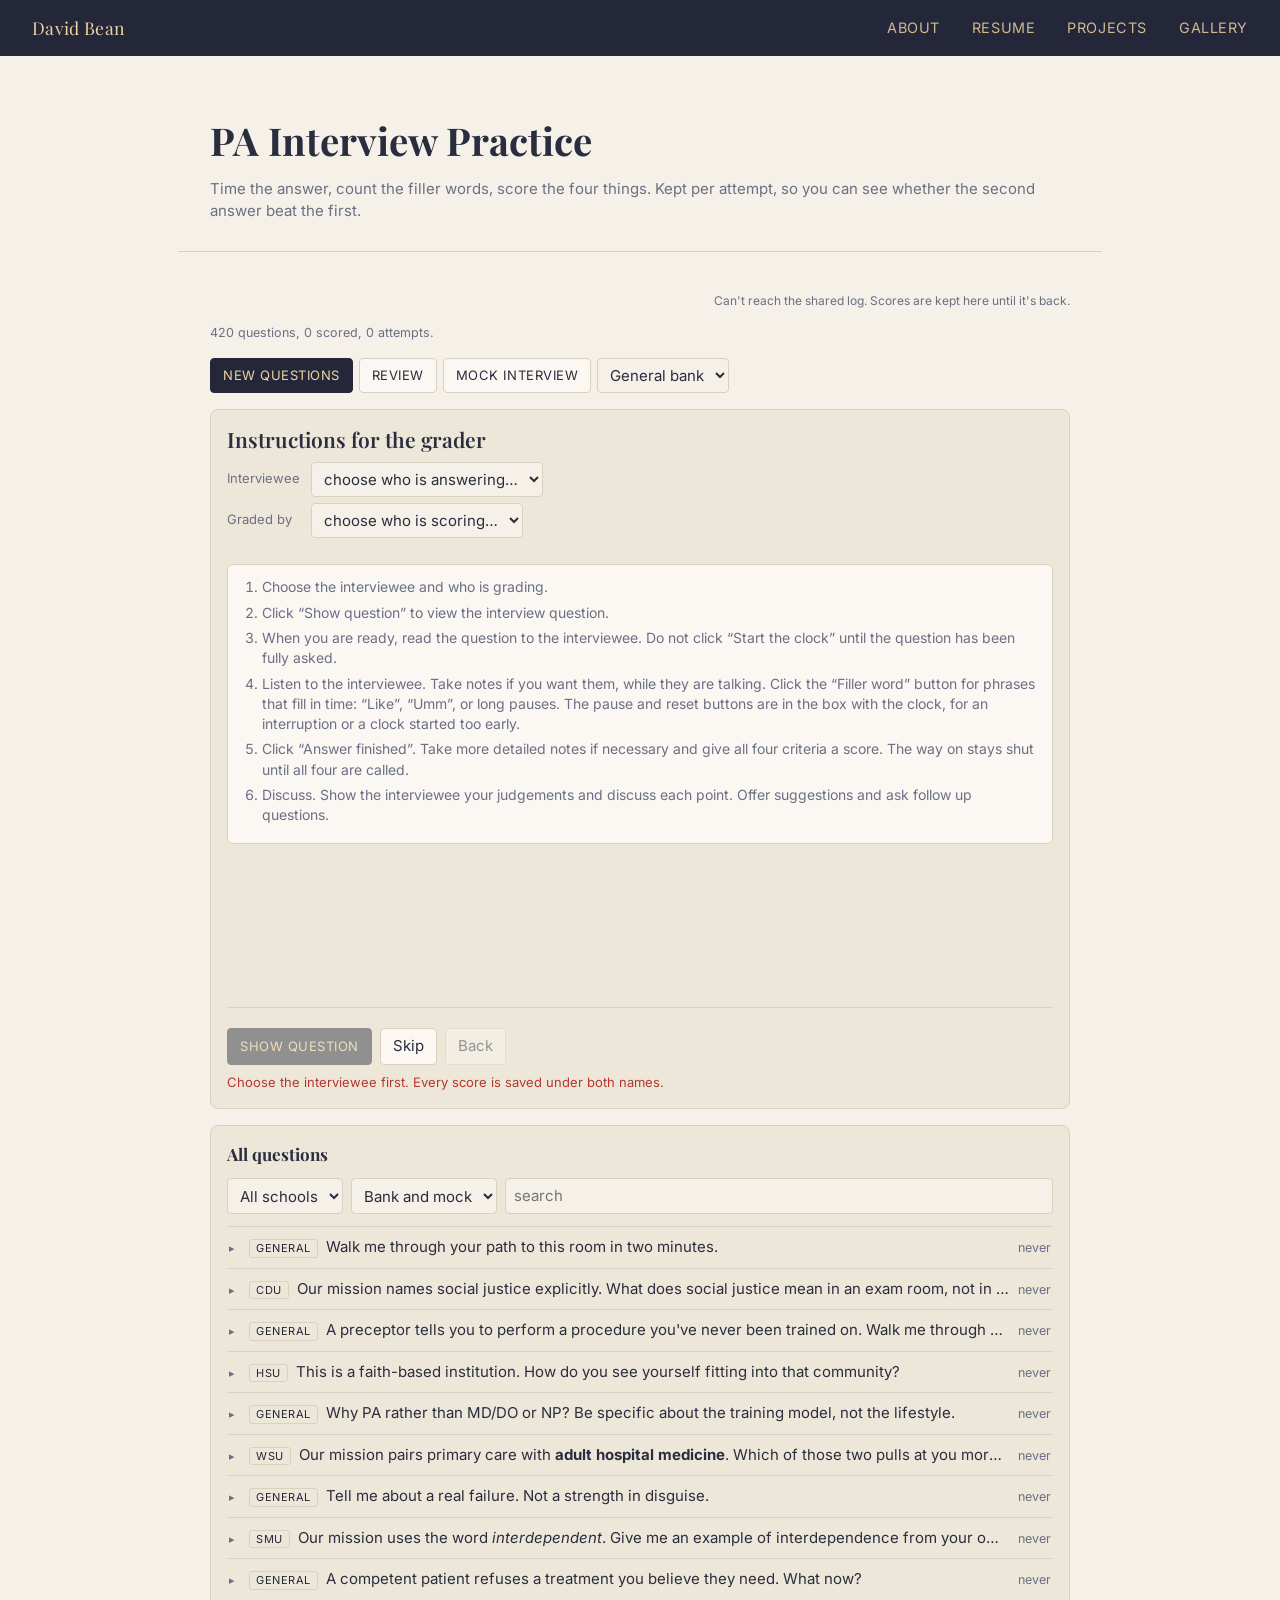
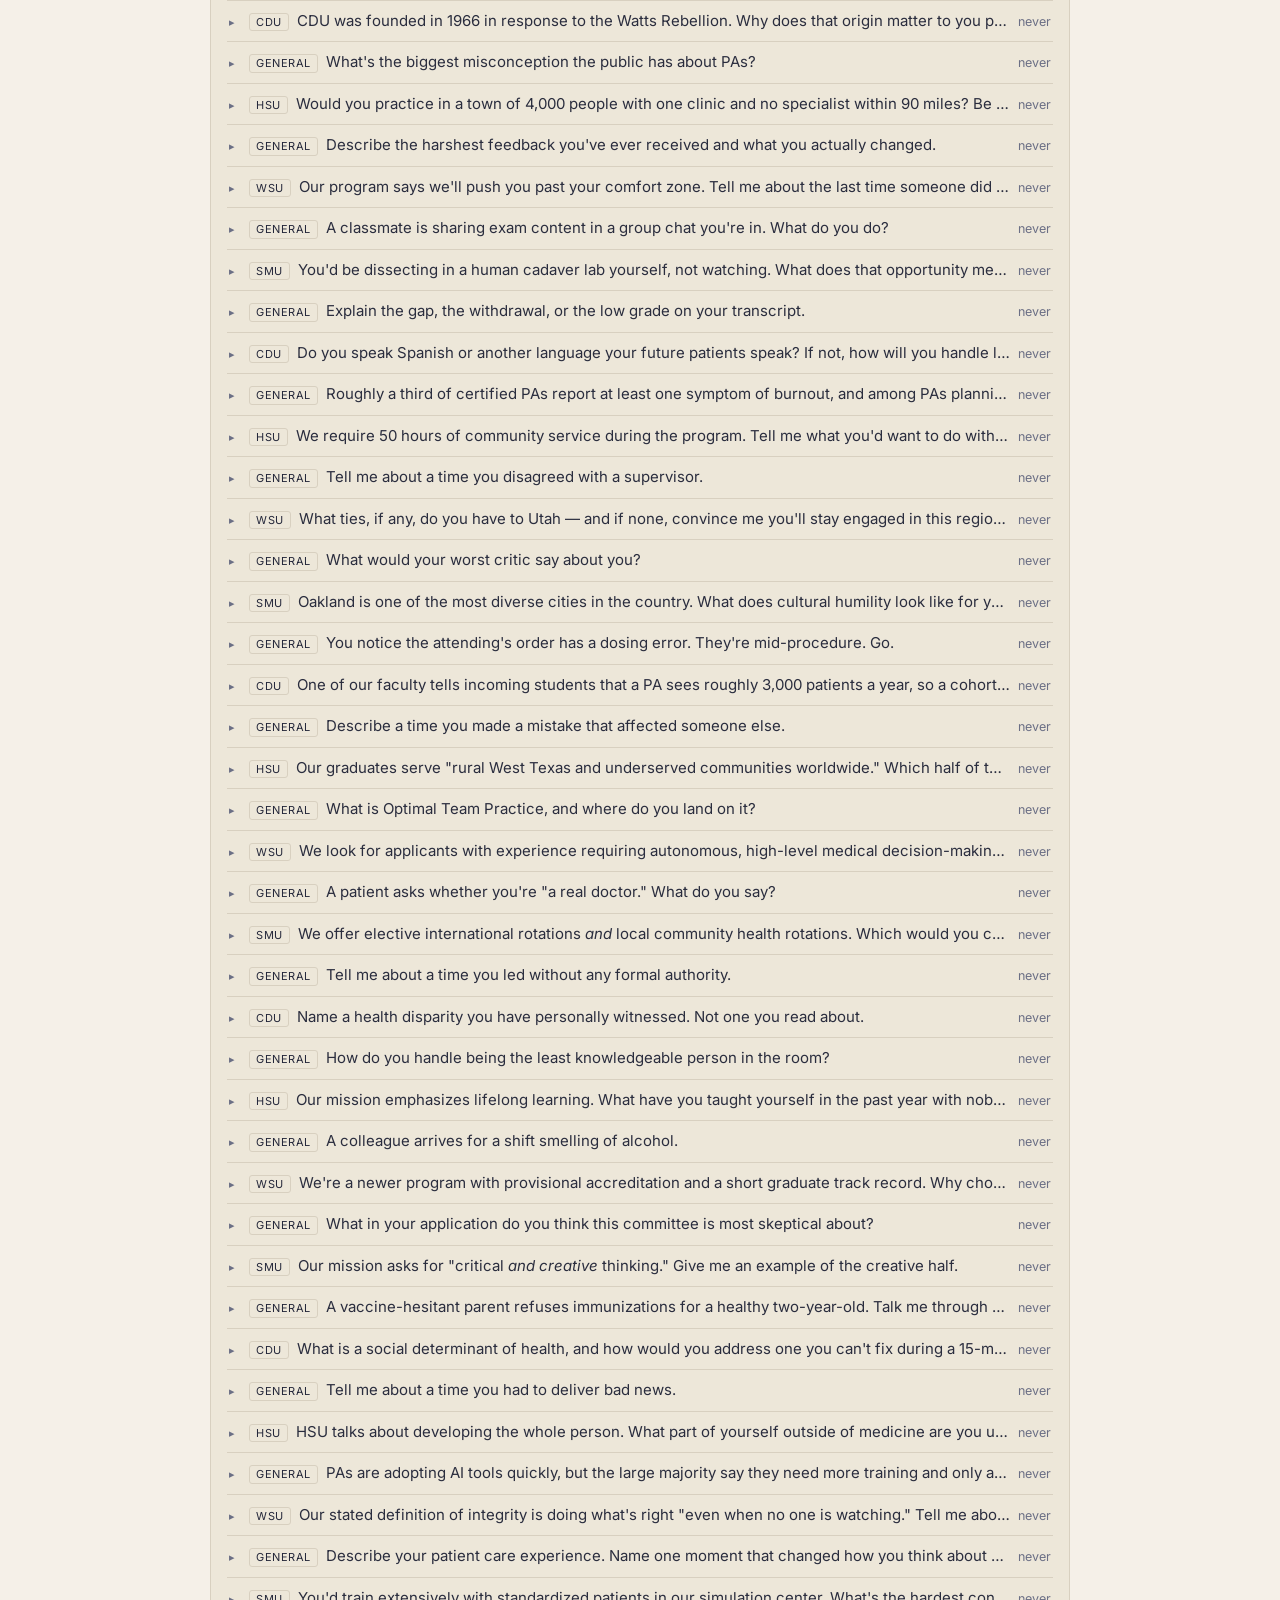
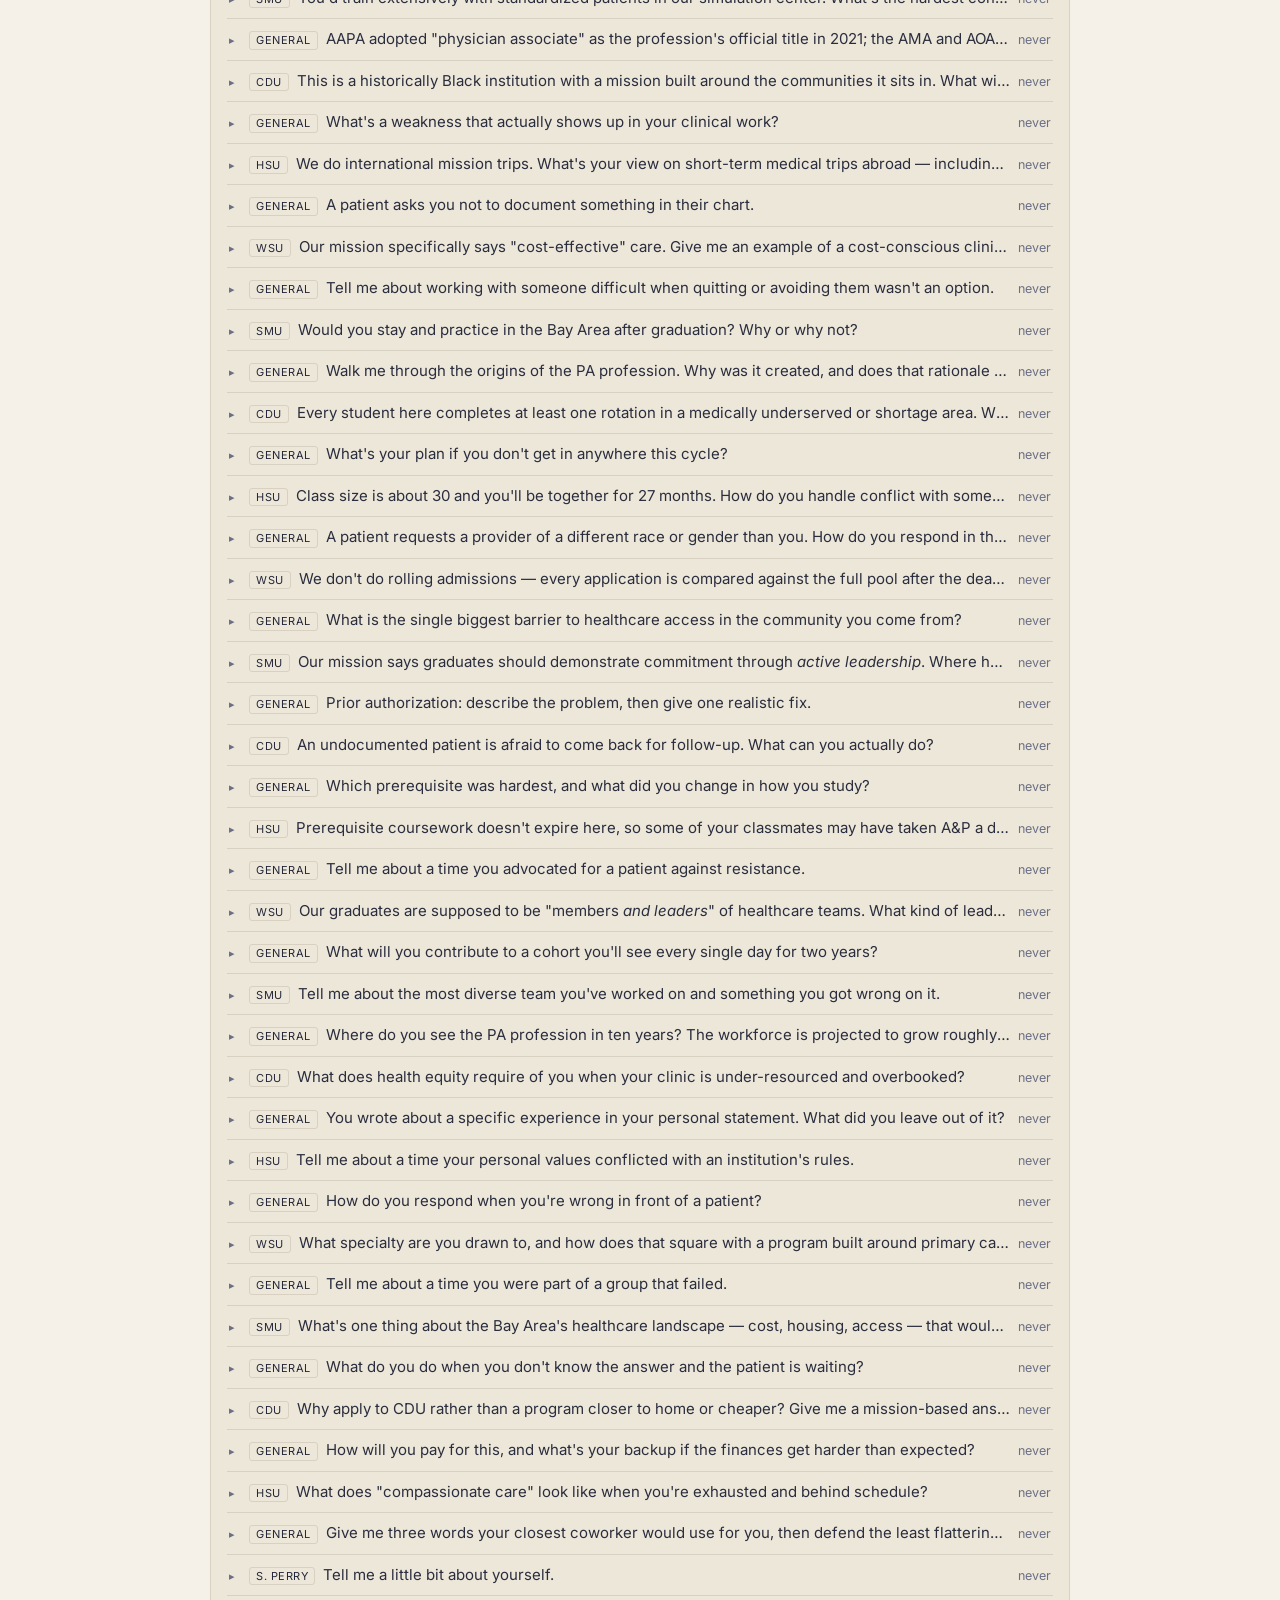
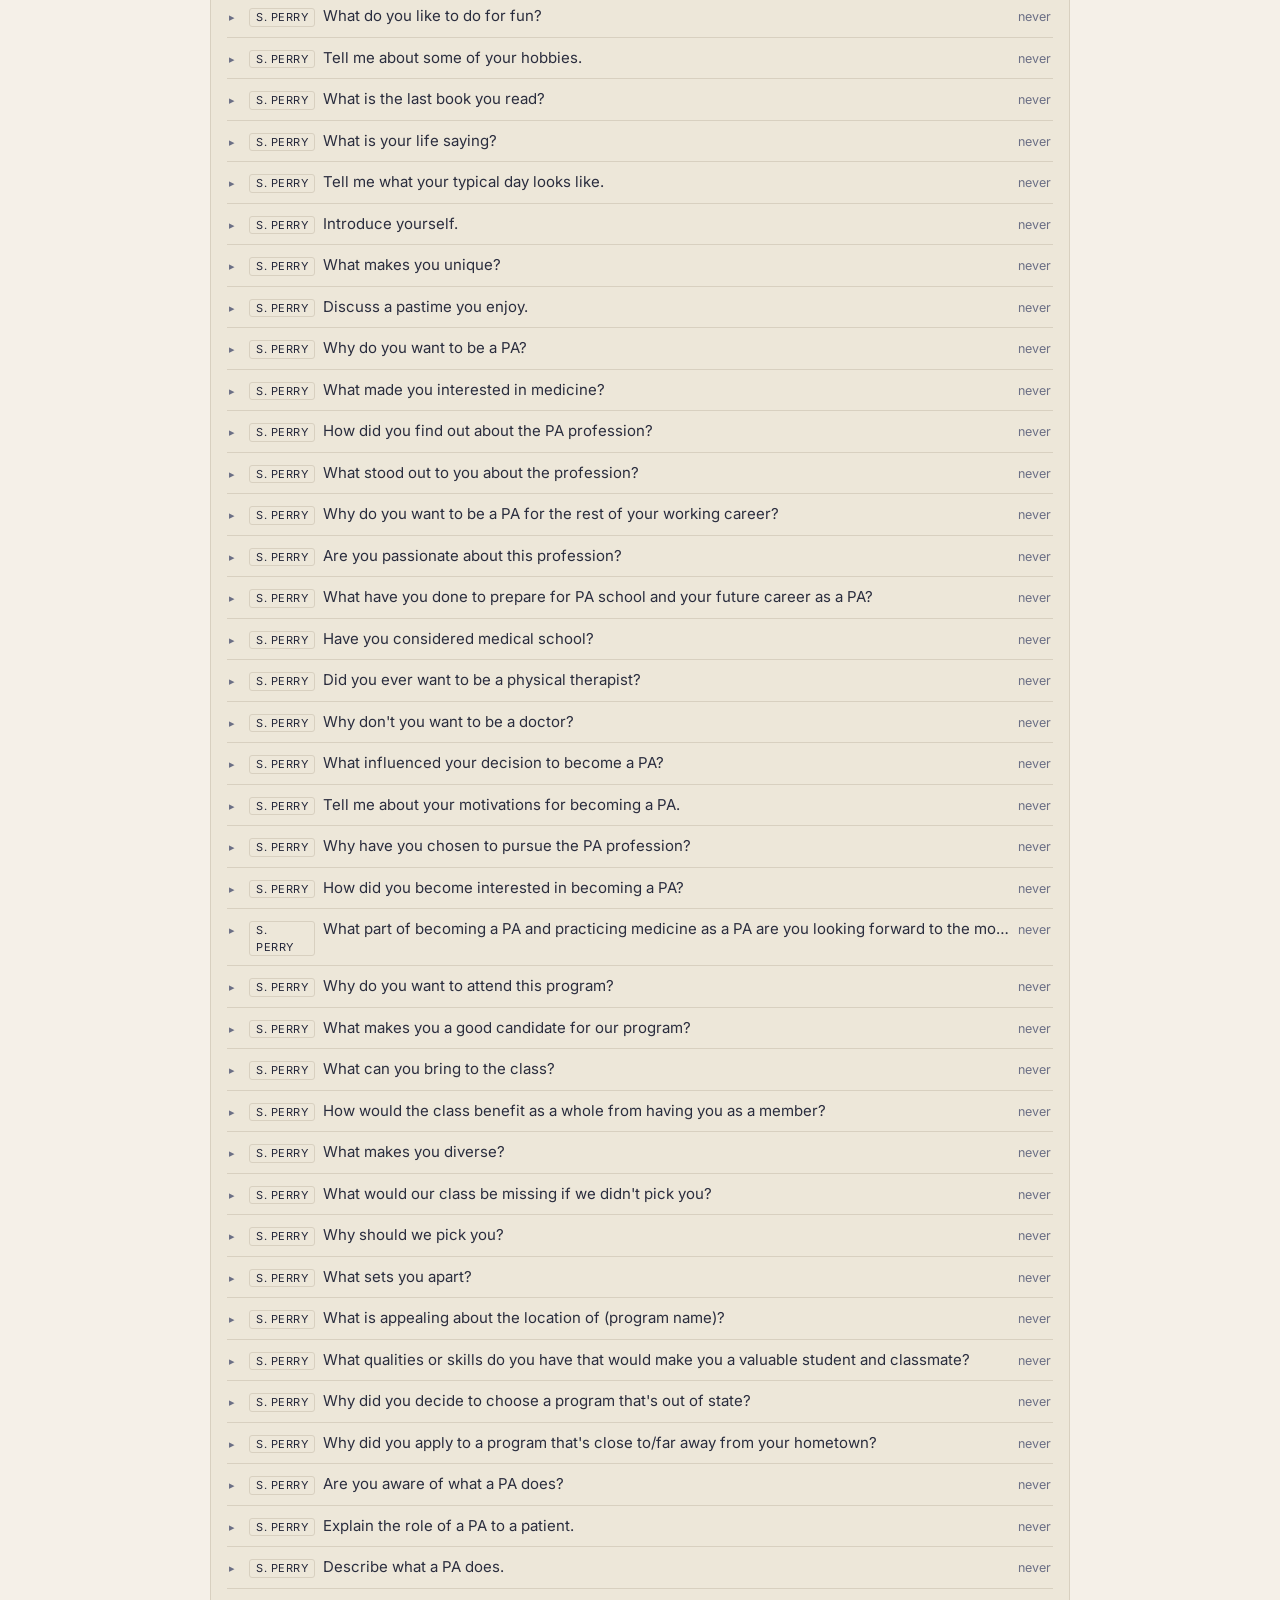
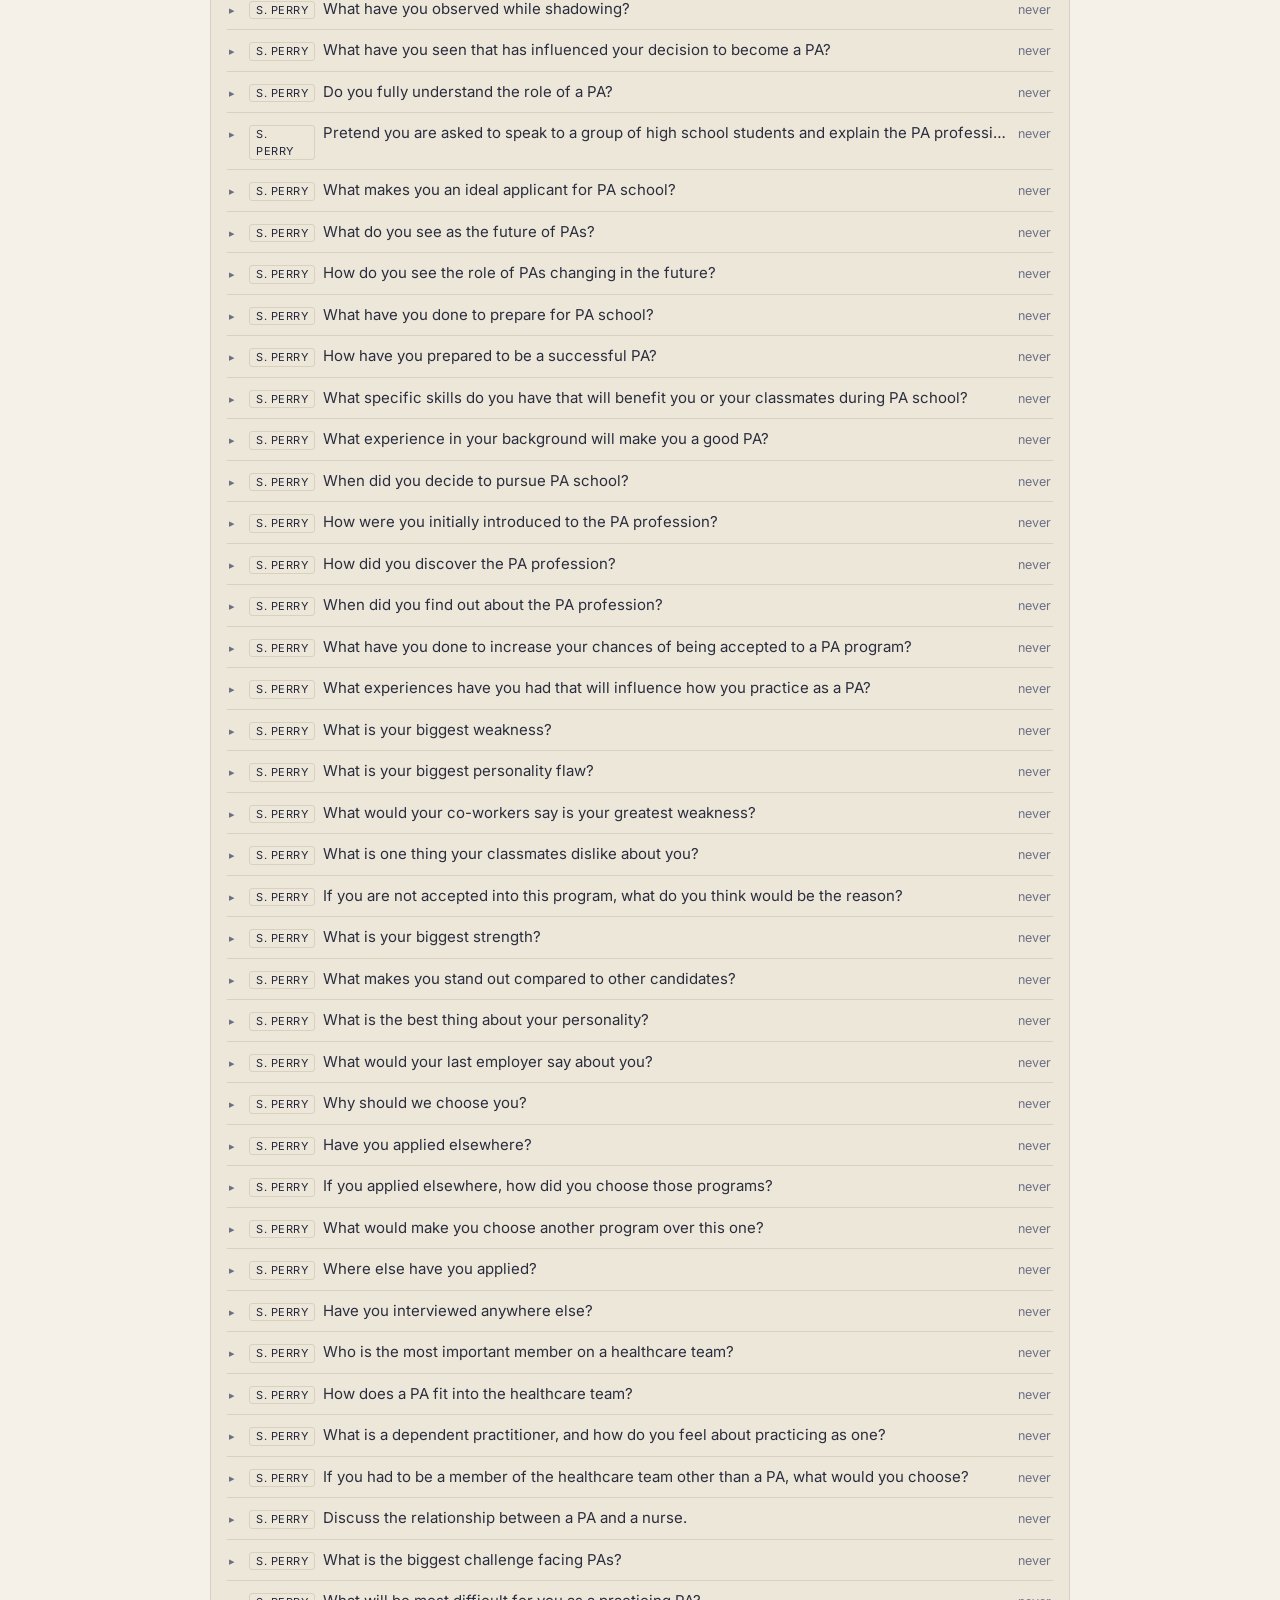
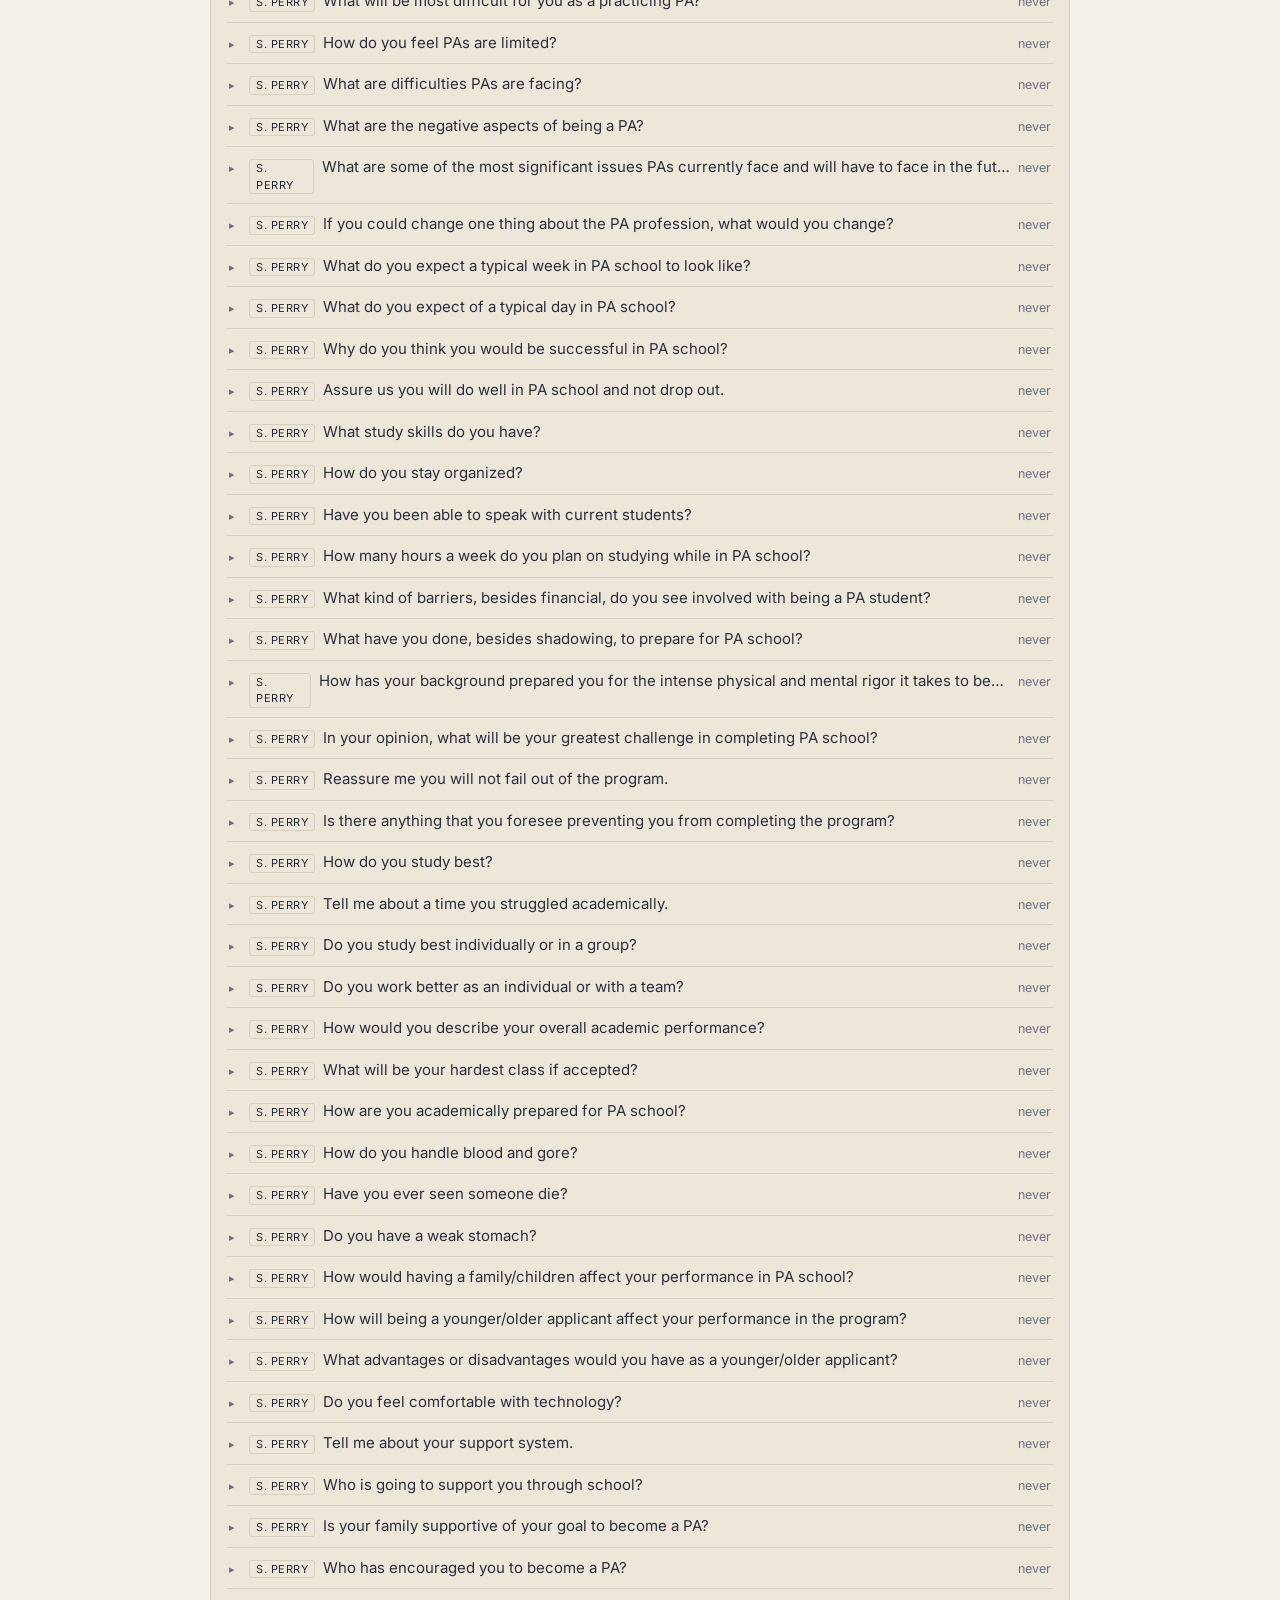
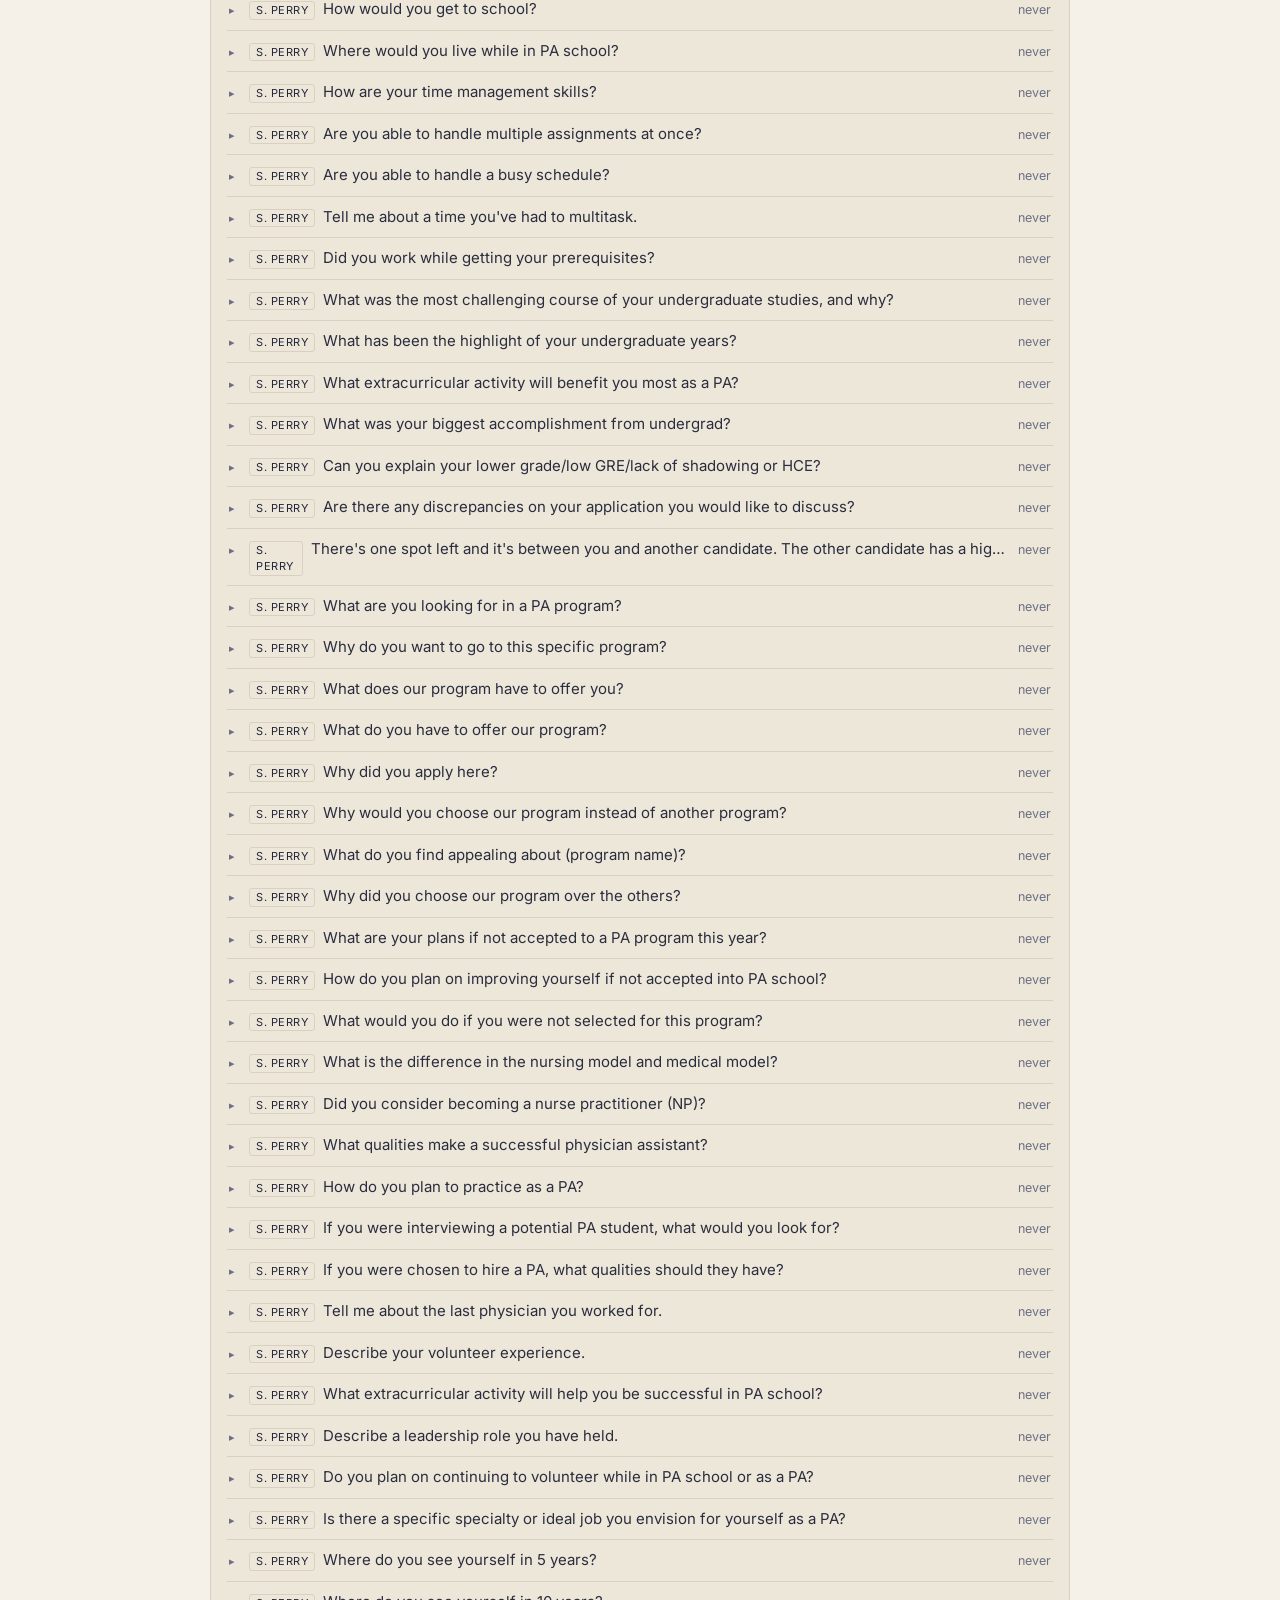
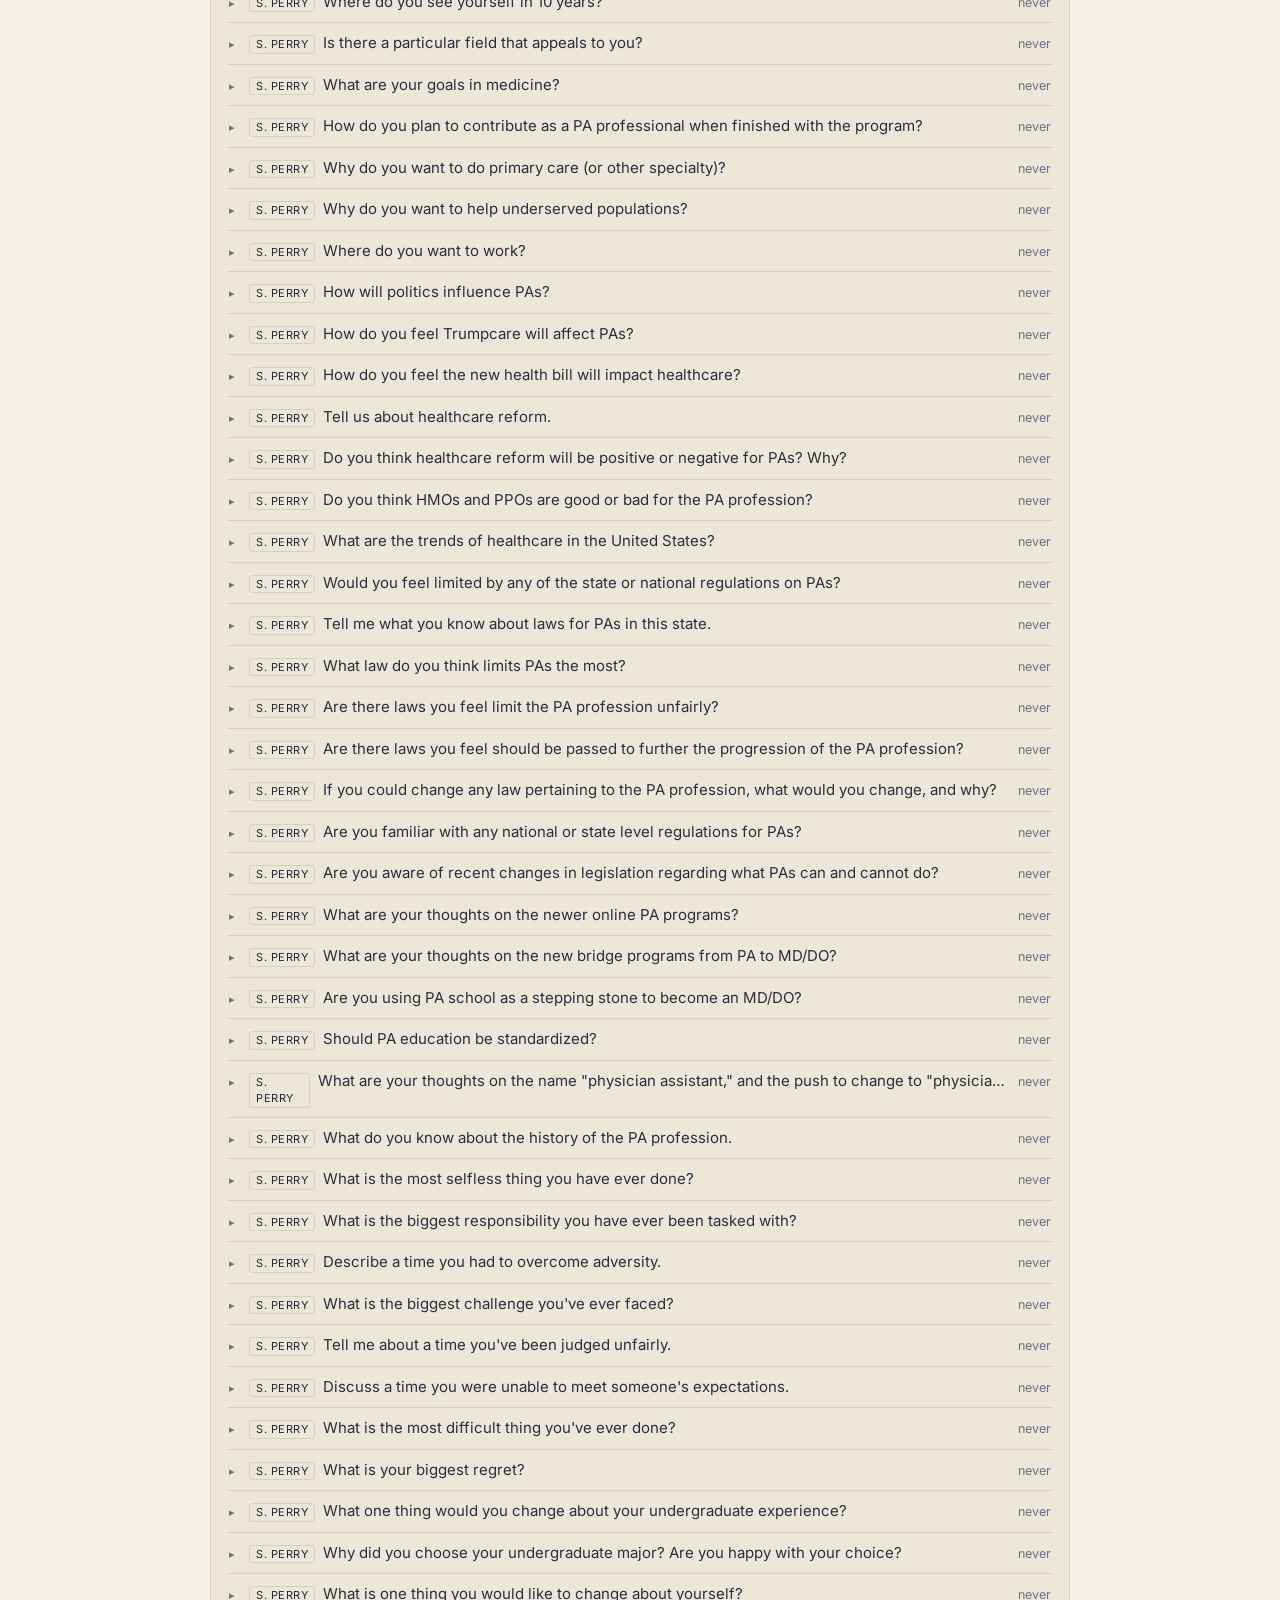
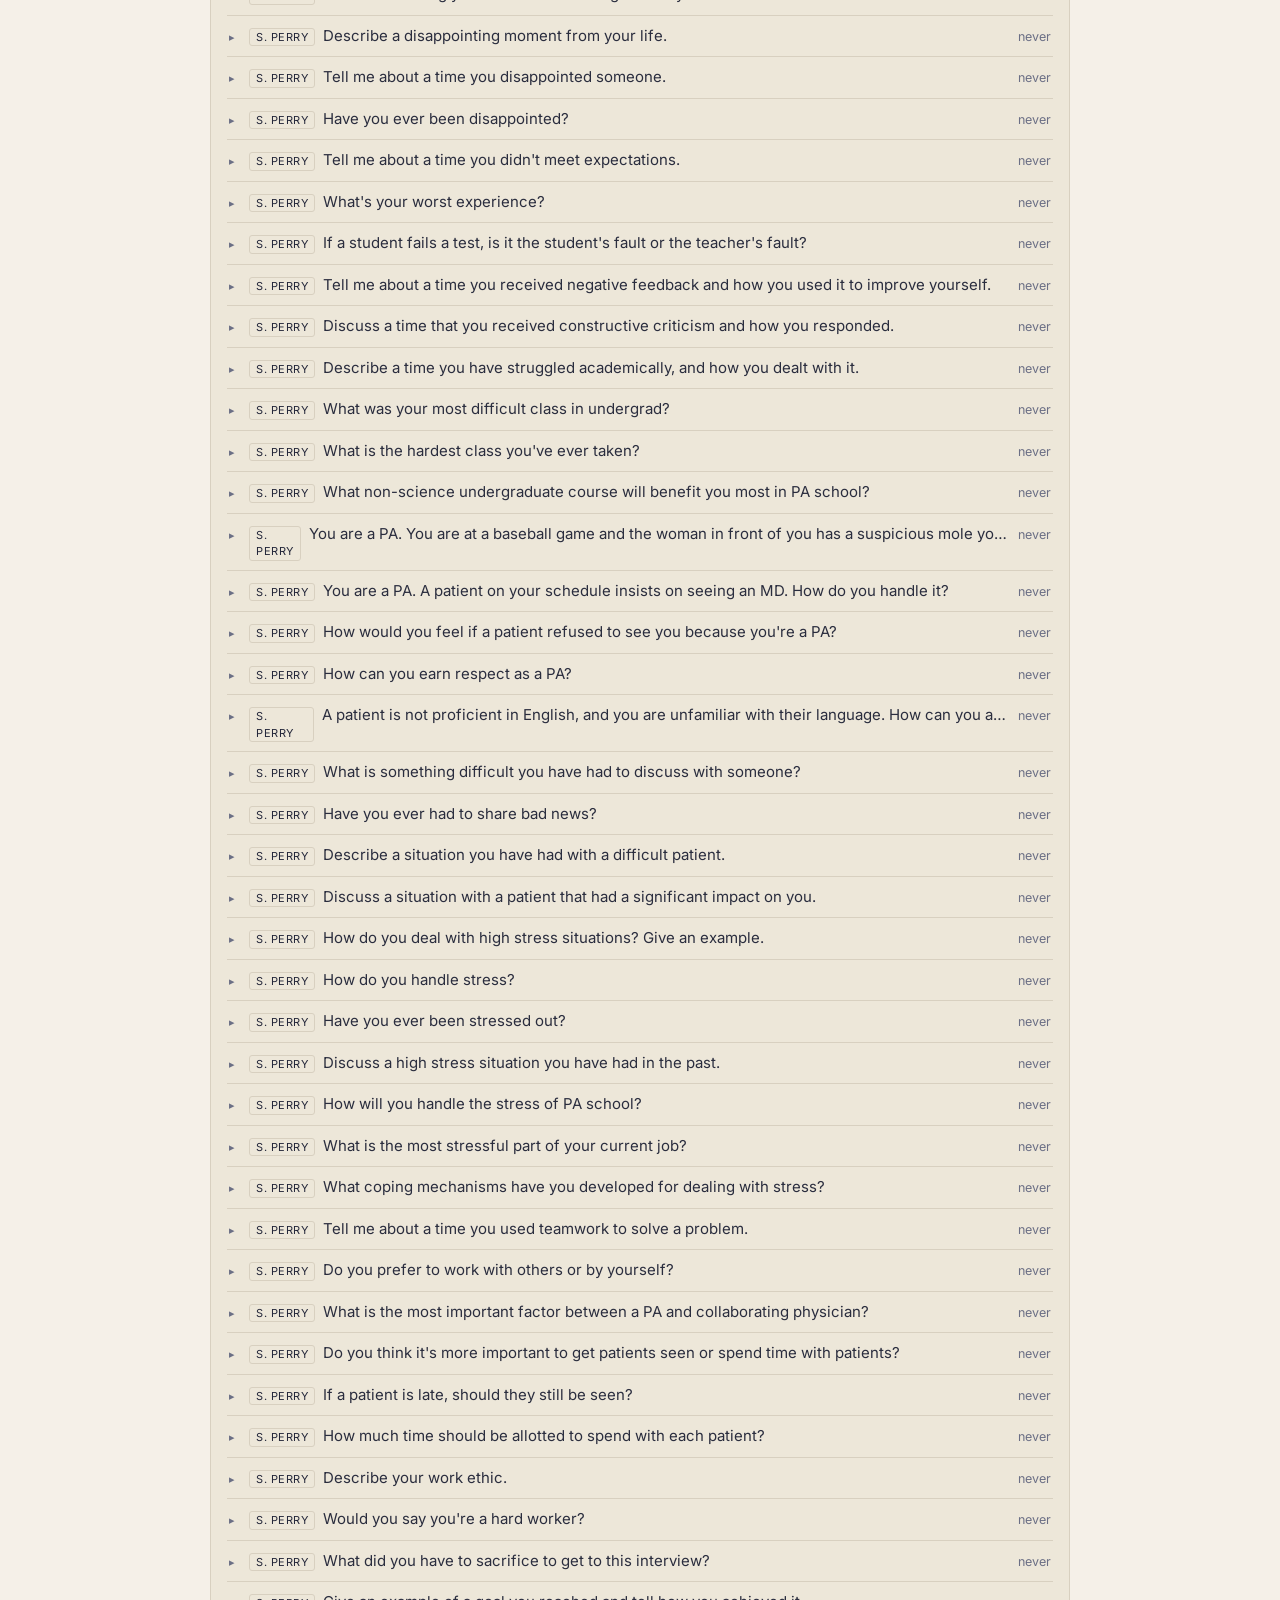
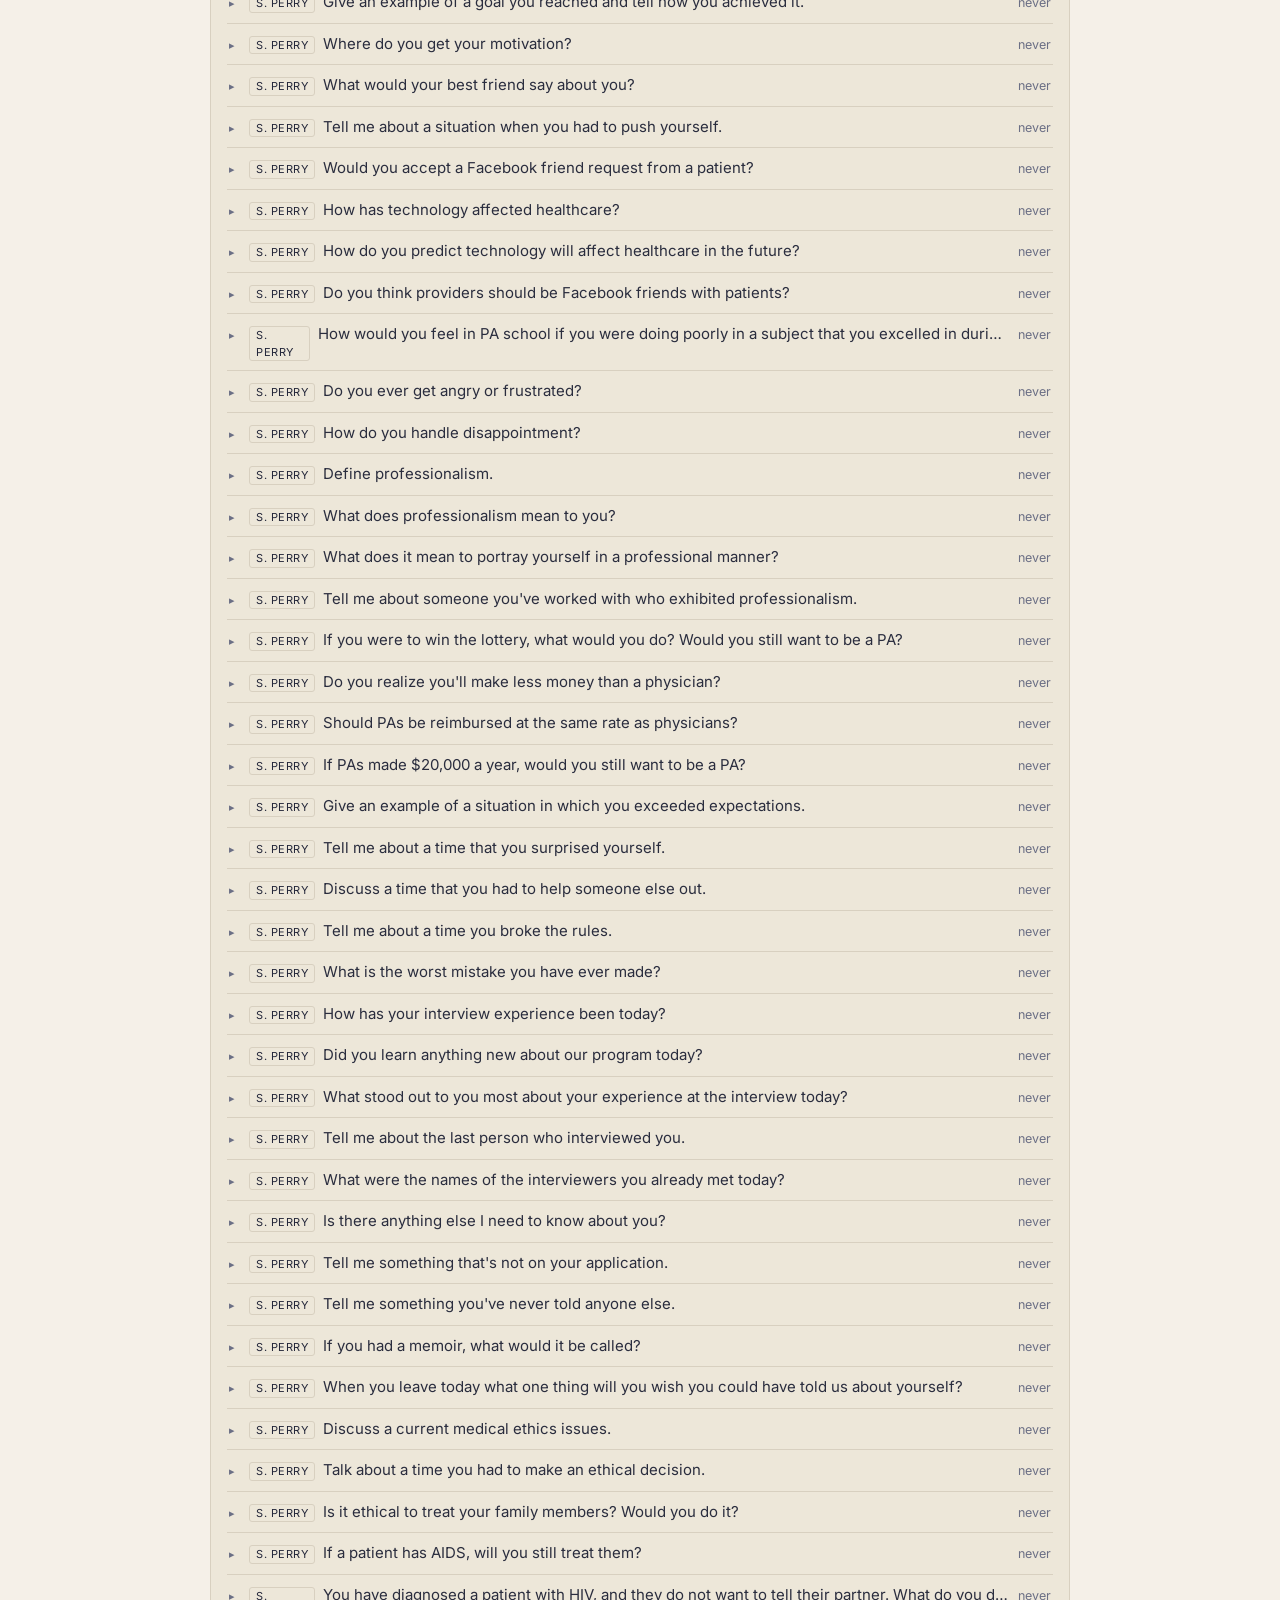
==== commit e5452ff5: "Put the technical resume on a second tab of the Resume page resume.html#technical opens the technica" ====
--- a/pa_interview_practice/index.html
+++ b/pa_interview_practice/index.html
@@ -99,8 +99,13 @@
   .briefhead { font-size: 13.5px; margin: 0 0 10px; }
   /* The middle of each of them, all three scrolling the same way. The briefing
      and the read-back at the end are both prose with rows under it, so the two
-     of them are the same body. */
-  .briefbody, .assess { flex: 1 1 auto; min-height: 0; overflow-y: auto; }
+     of them are the same body. The room on the right is for the scroll bar: a
+     Mac draws it over the content rather than beside it, and the row of five
+     runs hard against the right edge, so without the room the bar lands on the
+     last button and the sheet has to be moved to score a line 5. */
+  .briefbody, .assess {
+    flex: 1 1 auto; min-height: 0; overflow-y: auto; padding-right: 14px;
+  }
   .briefbody p { color: var(--dim); font-size: 14px; line-height: 1.5; margin: 0 0 11px; }
   .briefbody > .gname { margin-top: 12px; }
 
@@ -427,6 +432,10 @@
   .gtable .miss { color: var(--warn); }
   .gtable .total td { border-top: 1px solid var(--line); padding-top: 8px; font-weight: 600; }
   .gtable .total .reason { font-weight: 400; }
+  /* what was written about the answer, under the table rather than in it: one
+     box for the question does not belong in a column beside one category */
+  .gnote { font-size: 13.5px; line-height: 1.45; margin: 8px 0 0; white-space: pre-wrap; }
+  .gnote.none { color: var(--dim); font-style: italic; }
   /* ---- the five, as lengths ----
      Five bars off one line, which is the shape a set of scores out of five
      actually has. Lengths from a common start are compared by eye far more
@@ -487,7 +496,6 @@
   <ul class="nav-links">
     <li><a href="../index.html">About</a></li>
     <li><a href="../resume.html">Resume</a></li>
-    <li><a href="../cv.html">CV</a></li>
     <li><a href="../projects.html">Projects</a></li>
     <li><a href="../gallery.html">Gallery</a></li>
   </ul>
@@ -546,10 +554,12 @@
 
 <script src="../nav.js"></script>
 <script>
-/* ---- what gets scored -------------------------------------------------
-   The four metrics drive everything downstream: the buttons on screen, the
-   columns in the database, the sort options in review. Adding a fifth means
-   adding a column in schema.sql and nothing else here. */
+/* ---- what used to get scored ------------------------------------------
+   The four criteria a question was scored on before it was scored on the
+   rubric. Nothing is written under them now and nothing new should be: CRITERIA
+   below is what a pass collects. They stay because the attempts already in the
+   log were graded on them, and a score reads back in the words it was given
+   rather than in words nobody used. */
 /* short is what fits beside a spoke of the chart */
 const METRICS = [
   { key: "clarity",    label: "Clarity",                              short: "Clarity" },
@@ -619,6 +629,20 @@
    something the assessment does not ask about. */
 const LISTENING = "Listening for: " + RUBRIC.map(c => c.label).join(", ")
   + ". Note what you notice. It all gets rated at the end.";
+
+/* ---- what one question is scored on -----------------------------------
+   The three categories above, one rating of 1 to 5 each, and one note for the
+   whole answer. A mock is scored on this rubric twenty lines deep and a single
+   question three lines deep, so an answer graded on its own and an interview
+   graded whole are said in one vocabulary rather than two.
+
+   The keys are RUBRIC's own, read off it rather than written out again, so a
+   category cannot come to mean one thing here and another on the sheet. short
+   is what fits in a row that ends in five buttons; the long name is the
+   sheet's, and the sheet's is too long for that row on a narrow screen. */
+const SHORT = { communication: "Communication", presence: "Presence",
+                self_confidence: "Self-confidence" };
+const CRITERIA = RUBRIC.map(c => ({ key: c.key, label: c.label, short: SHORT[c.key] || c.label }));
 
 const SCHOOLS = { ALL: "General", CDU: "CDU", HSU: "HSU", WSU: "WSU", SMU: "SMU", "S. PERRY": "S. Perry" };
 
@@ -825,15 +849,35 @@
 const NAMEMAX = 60;
 /* and what it lets a box of prose on a mock run be, cut for the same reason */
 const NOTEMAX = 2000;
+/* and what it lets an attempt's note be. That one is a column on pa_attempts
+   rather than a key inside a mock run's jsonb, so it has the ceiling the notes
+   already on that table have. */
+const ATTEMPTNOTE = 1000;
 
 const uid = () => "a" + Math.random().toString(36).slice(2, 10) + Date.now().toString(36).slice(-4);
 
 const blank = () => {
-  /* note is the mock's free box. fix() does not carry it, so nothing written
-     in it can reach an attempt row. */
+  /* One note for the question, written while she answers and still there when
+     it is graded. A mock puts it on the run and a graded pass puts it on the
+     attempt, so it is one box either way and is cut to whichever ceiling the
+     table it is going to has. */
   const d = { fillers: 0, seconds: 0, note: "" };
+  for (const c of CRITERIA) d[c.key] = null;
+  /* The old four, blank and staying blank. They are carried so that every
+     attempt in the log has one shape whatever era it is from, and so that an
+     older row has somewhere to land when it comes back through fix(). */
   for (const m of METRICS) { d[m.key] = null; d[m.key + "_note"] = ""; }
   return d;
+};
+
+/* The one note a question carries, on the step where it is written and again
+   on the step where it is scored. Both are the same field, so a note typed
+   while she is answering is the note the grading step opens with and adding to
+   it there does not start a second one. */
+const qnote = (hint, rows) => {
+  const n = notebox(hint, DRAFT.note, v => { DRAFT.note = v; }, ATTEMPTNOTE);
+  n.rows = rows;
+  return n;
 };
 
 function status(msg) { document.getElementById("status").textContent = msg; }
@@ -875,9 +919,15 @@
               grader: String(a.grader || ""), mode: MODES[a.mode] ? a.mode : "new" };
   o.fillers = Math.max(0, Math.round(+a.fillers) || 0);
   o.seconds = Math.max(0, Math.round(+a.seconds) || 0);
+  o.note = String(a.note || "").slice(0, ATTEMPTNOTE);
+  const rated1to5 = v => { const n = Math.round(+v); return n >= 1 && n <= 5 ? n : null; };
+  /* Both eras side by side. A row written before the rubric carries the four
+     and nothing on the three; a row written since carries the three and nothing
+     on the four. Neither is filled in from the other: clarity is not
+     communication, and a score nobody gave has no business on the record. */
+  for (const c of CRITERIA) o[c.key] = rated1to5(a[c.key]);
   for (const m of METRICS) {
-    const v = Math.round(+a[m.key]);
-    o[m.key] = v >= 1 && v <= 5 ? v : null;
+    o[m.key] = rated1to5(a[m.key]);
     o[m.key + "_note"] = String(a[m.key + "_note"] || "");
   }
   return o;
@@ -988,14 +1038,20 @@
     table: "pa_attempts",
     all: () => ATTEMPTS,
     set: rows => { ATTEMPTS = rows; },
+    /* Both eras go up and both come back. The three categories and the note
+       are what a pass fills in; the four criteria and their notes are empty on
+       every row written since the rubric, and are carried so that an older row
+       survives a round trip through here unchanged. */
     out: a => {
       const o = { id: a.id, qid: a.qid, at: a.at, subject: a.subject, grader: a.grader,
-                  mode: a.mode, fillers: a.fillers, seconds: a.seconds };
+                  mode: a.mode, fillers: a.fillers, seconds: a.seconds, note: a.note };
+      for (const c of CRITERIA) o[c.key] = a[c.key];
       for (const m of METRICS) { o[m.key] = a[m.key]; o[m.key + "_note"] = a[m.key + "_note"]; }
       return o;
     },
     in: r => fix({ id: r.id, qid: r.qid, at: +r.at, subject: r.subject, grader: r.grader,
-                   mode: r.mode, fillers: r.fillers, seconds: r.seconds,
+                   mode: r.mode, fillers: r.fillers, seconds: r.seconds, note: r.note,
+                   ...Object.fromEntries(CRITERIA.map(c => [c.key, r[c.key]])),
                    ...Object.fromEntries(METRICS.flatMap(m =>
                      [[m.key, r[m.key]], [m.key + "_note", r[m.key + "_note"]]])) })
   },
@@ -1190,11 +1246,24 @@
   return best;
 };
 
-/* the mean of whichever of the four were actually scored; null if none were */
-function overall(a) {
-  const v = METRICS.map(m => a[m.key]).filter(x => x !== null);
+/* the mean of whichever of a list were actually scored; null if none were */
+function meanOf(a, list) {
+  const v = list.map(m => a[m.key]).filter(x => x !== null && x !== undefined);
   return v.length ? v.reduce((s, x) => s + x, 0) / v.length : null;
 }
+/* What a question came to on the rubric. An attempt from before the rubric is
+   unrated on all three and comes back null, which is what it is: nobody ever
+   judged it on these, and a number here would be one nobody gave. */
+const overall = a => meanOf(a, CRITERIA);
+/* Which vocabulary an attempt was graded in, so it reads back in the words it
+   was given. Anything carrying a score or a note on the old four is from before
+   the rubric; everything else, a row with nothing called on it at all included,
+   is read as a pass of the kind being written now. */
+const criteriaFor = a => METRICS.some(m => a[m.key] !== null || a[m.key + "_note"])
+  ? METRICS : CRITERIA;
+/* and what it came to in those words, for the places that report an attempt
+   rather than rank it */
+const overallAs = a => meanOf(a, criteriaFor(a));
 const scoreOn = (a, key) => key === "overall" ? overall(a) : a[key];
 const fmt = n => n === null ? "" : (Math.round(n * 100) / 100).toString();
 
@@ -1507,9 +1576,9 @@
   renderPractice();
 }
 
-const allGraded = () => METRICS.every(m => DRAFT[m.key] !== null);
-
-/* An attempt goes down with all four called or not at all: a half filled one
+const allGraded = () => CRITERIA.every(c => DRAFT[c.key] !== null);
+
+/* An attempt goes down with all three called or not at all: a half filled one
    reads as a low score later rather than as a gap. Walking away without
    grading is what Skip is for.
 
@@ -1521,7 +1590,7 @@
   const q = QUEUE[QI];
   if (!q) return;
   if (MODE === "mock") { mockNext(true); return; }
-  if (!allGraded()) { status("Give all four a score first."); return; }
+  if (!allGraded()) { status("Give all three a score first."); return; }
   freeze();                            /* saving while it runs still records the time */
   const a = fix(Object.assign({ id: uid(), qid: q.id, at: Date.now(), subject: SUBJECT.trim(),
                                grader: GRADER.trim(), mode: MODE }, DRAFT));
@@ -1669,7 +1738,8 @@
   box.append(p);
   if (MODE === "review") {
     const s = el("select");
-    const opts = [["overall", "Weakest overall"]].concat(METRICS.map(m => [m.key, "Weakest on " + m.label]));
+    const opts = [["overall", "Weakest overall"]]
+      .concat(CRITERIA.map(c => [c.key, "Weakest on " + c.short]));
     for (const [v, t] of opts) {
       const o = el("option", null, t); o.value = v;
       if (v === SORT) o.selected = true;
@@ -1925,22 +1995,27 @@
   /* ---- answering: clock on top, scores in the middle, taps at the bottom ---- */
   if (PHASE === "answering") {
     sheet.append(block("Answering",
-      "Listen. Take notes if you want them, and save every judgement for the "
+      "Listen. Write down what you notice, and save every judgement for the "
       + "grading step. Tap the filler word button as you hear them, and pause "
       + "the clock if the answer is interrupted.", asked(),
       "Click \u201cFiller word +\u201d every time the interviewee uses a word whose "
       + "only purpose is to fill in time while they think: \u201clike\u201d, "
       + "\u201cummm\u201d, sometimes \u201cI think\u201d. There are no scores on "
-      + "this step on purpose: the notes under each criterion are only there to "
-      + "catch what you would otherwise forget, and nothing has to be written in "
-      + "them. The pause button in the clock box banks the time and the play "
-      + "button adds to it rather than starting the answer over, so an "
+      + "this step on purpose. The box is one note for the whole question and "
+      + "nothing has to be written in it; it is the same box the grading step "
+      + "shows, so what goes into it now is still there to be added to when the "
+      + "answer is scored. The pause button in the clock box banks the time and "
+      + "the play button adds to it rather than starting the answer over, so an "
       + "interruption costs only what it took; the arrow beside them puts the "
       + "clock back to 0:00 if it was started too early. When the answer is "
       + "fully delivered, click \u201cAnswer finished\u201d to move on to "
       + "grading."));
     sheet.append(clockBox());
-    for (const m of METRICS) mid.append(metric(m, false));
+    mid.append(qnote("notes on this answer, for the grading step", 4));
+    /* The standing reminder the mock card carries, and under the box here for
+       the same reason it is under the box there: it is what to listen for all
+       the way through, not an instruction for this step. */
+    mid.append(el("p", "listen", LISTENING));
     if (past) mid.append(past);
 
     const pad = fillerPad();
@@ -2004,22 +2079,28 @@
   /* ---- summary: what it came to, still open to a change of mind ---- */
   if (PHASE === "summary") {
     sheet.append(block("Grading",
-      "Give all four criteria a score, and finalize the reasoning behind each one "
-      + "so it is useful as constructive feedback in the discussion.",
+      "Give all three categories a score, and finish the note on the answer so "
+      + "it is useful as constructive feedback in the discussion.",
       asked(),
-      "The circle beside a criterion turns into a check once it has been called, "
-      + "and all four have to be called before you can go on. \u201cBack\u201d "
-      + "returns to the answering step with the clock where you left it, so if "
-      + "they were cut off mid answer, press play there and pick it up. Grade "
-      + "the answer you heard, not the one you would have given: 3 is a solid "
-      + "answer that does the job, and 5 is one you would repeat to the hiring "
-      + "panel. Nothing is written down until you save at the end of the "
-      + "discussion, so every score here can still change."));
+      "The three are the categories a whole mock interview is scored on, so one "
+      + "answer and a whole interview are judged on the same things. The circle "
+      + "beside a category turns into a check once it has been called, and all "
+      + "three have to be called before you can go on. The note is the one "
+      + "written while she was answering, still open to be added to. "
+      + "\u201cBack\u201d returns to the answering step with the clock where you "
+      + "left it, so if they were cut off mid answer, press play there and pick "
+      + "it up. Grade the answer you heard, not the one you would have given: 3 "
+      + "is a solid answer that does the job, and 5 is one you would repeat to "
+      + "the hiring panel. Nothing is written down until you save at the end of "
+      + "the discussion, so every score here can still change."));
     mid.append(summary());
-    for (const m of METRICS) mid.append(metric(m, true));
+    for (const c of CRITERIA) mid.append(rated(c));
+    /* Under the three rather than beside any one of them: it is a note on the
+       answer, and the answer is what all three are judgements of. */
+    mid.append(qnote("notes on this answer, to talk through in the discussion", 4));
     if (past) mid.append(past);
-    /* Four blanks and a saved attempt is a record that says nothing, so the
-       way on is shut until all four have been called. Skip is still open: not
+    /* Three blanks and a saved attempt is a record that says nothing, so the
+       way on is shut until all three have been called. Skip is still open: not
        grading at all is a different thing from grading badly. */
     const on = step1("go", "Discuss", () => toPhase("discuss"));
     /* Shut, but not dead: a button that does nothing at all when it is pressed
@@ -2027,7 +2108,7 @@
        answers by putting the reason under it. The reason is on the card either
        way and only turns visible, so asking for it moves nothing. */
     const nudge = el("p", NAGGED && !allGraded() ? "nudge" : "nudge quiet",
-                     "Give all four a score to go on.");
+                     "Give all three a score to go on.");
     if (!allGraded()) {
       on.setAttribute("aria-disabled", "true");
       on.onclick = () => { NAGGED = true; renderPractice(); };
@@ -2040,7 +2121,7 @@
 
   /* ---- discuss: the grades read back, and the shape of them ---- */
   sheet.append(block("Discussion",
-    "Review each criterion and offer feedback on why you made the choices you "
+    "Review each category and offer feedback on why you made the choices you "
     + "made. If you have suggestions, now is the time to make them. Make sure to "
     + "save.", asked(),
     "Saving writes the scores and the notes down against this question and moves "
@@ -2252,13 +2333,14 @@
 }
 
 /* a box of prose that says what it is for, keeps its own ceiling and hands
-   back what is typed in it. The ceiling is the database's, said here rather
-   than found later when the row is cut on the way down. */
-function notebox(hint, value, put) {
+   back what is typed in it. The ceiling is the database's, and which one
+   depends on the table the box is going to; it is said here rather than found
+   later when the row is cut on the way down. */
+function notebox(hint, value, put, cap) {
   const note = el("textarea");
   note.rows = 2;
   note.placeholder = hint;
-  note.maxLength = NOTEMAX;
+  note.maxLength = cap || NOTEMAX;
   note.value = value;
   note.oninput = () => put(note.value);
   return note;
@@ -2420,7 +2502,7 @@
   return r === null ? null : Math.max(0, Math.min(5, 5 - r / 3));
 };
 
-const axes = a => METRICS.map(m => ({ label: m.short, v: a[m.key] }))
+const axes = a => CRITERIA.map(c => ({ label: c.short, v: a[c.key] }))
   .concat([{ label: "Filler", v: fillerScore(a) }]);
 
 const NS = "http://www.w3.org/2000/svg";
@@ -2469,67 +2551,61 @@
   return box;
 }
 
-/* The grades read back, one row each, with whatever was written against them
-   and the average underneath. A row with nothing called on it carries the same
-   dash the chart above uses rather than a number, and says so in words in the
-   column the reasoning goes in. */
+/* The grades read back, one row each, the average underneath and what was
+   written about the answer under that. A category nobody called carries the
+   same dash the chart above uses rather than a number. The note is one box for
+   the whole question now, so it sits below the table instead of in a column of
+   its own; that column stays, unheaded, to gloss the two numbers that are
+   worked out rather than given. */
 function graded(a) {
+  const box = el("div");
   const t = el("table", "gtable");
   const head = el("thead"), hr = el("tr");
-  hr.append(el("th", null, "Criterion"), el("th", "num", "Score"), el("th", null, "Reasoning"));
+  hr.append(el("th", null, "Category"), el("th", "num", "Score"), el("th", null, ""));
   head.append(hr);
   const body = el("tbody");
   const row = (cls, name, score, why) => {
     const r = el("tr", cls);
     r.append(el("td", null, name),
              el("td", score === null ? "num miss" : "num", score === null ? "\u2013" : fmt(score)),
-             el("td", why === "not scored" ? "reason miss" : "reason", why));
+             el("td", "reason", why));
     body.append(r);
   };
-  for (const m of METRICS) {
-    row(null, m.label, a[m.key],
-        a[m.key + "_note"] || (a[m.key] === null ? "not scored" : ""));
-  }
+  for (const c of CRITERIA) row(null, c.label, a[c.key], "");
   const r = perMin(a);
   row(null, "Filler", fillerScore(a),
       r === null ? "not timed" : a.fillers + (a.fillers === 1 ? " word" : " words")
         + " in " + mmss(a.seconds) + ", " + fmt(r) + " a minute");
-  row("total", "Overall", overall(a), "average of the four criteria");
+  row("total", "Overall", overall(a), "average of the three categories");
   t.append(head, body);
-  return t;
-}
-
-/* One metric: what it is called, whether it has been called yet, the row of
-   five, and somewhere to say why. While the answer is being given there is no
-   row of five and no dot. That step is for listening, and the notes box is
-   there for whoever wants it. The full name is carried alongside the short one
-   so a narrow screen can show the short one and keep the row to a line. */
-function metric(m, scored) {
+  box.append(t, el("p", a.note ? "gnote" : "gnote none",
+                   a.note || "Nothing was written about this answer."));
+  return box;
+}
+
+/* One rated row of the grading step: what it is called, whether it has been
+   called yet, and the row of five. It is a line of the mock's assessment sheet
+   with a category's name on it rather than one of that category's twenty
+   lines, which is the whole of the change: the same control, the same dot, the
+   same tap the score again to take it back off. The full name is carried
+   alongside the short one so a narrow screen can show the short one and keep
+   the row to a line. */
+function rated(c) {
   const wrap = el("div", "metric");
   const row = el("div", "mrow");
   const name = el("span", "mname");
-  name.append(el("span", "mfull", m.label), el("span", "mshort", m.short));
-  row.append(name);
-  if (scored) {
-    const done = DRAFT[m.key] !== null;
-    row.append(el("span", done ? "mdot done" : "mdot", done ? "\u2713" : "\u00a0"));
-    const scale = el("span", "scale");
-    for (const v of SCALE) {
-      const b = el("button", DRAFT[m.key] === v ? "on" : null, String(v));
-      /* tapping the score already showing takes it back off */
-      b.onclick = () => { DRAFT[m.key] = DRAFT[m.key] === v ? null : v; renderPractice(); };
-      scale.append(b);
-    }
-    row.append(scale);
-  }
+  name.append(el("span", "mfull", c.label), el("span", "mshort", c.short));
+  const done = DRAFT[c.key] !== null;
+  row.append(name, el("span", done ? "mdot done" : "mdot", done ? "\u2713" : "\u00a0"));
+  const scale = el("span", "scale");
+  for (const v of SCALE) {
+    const b = el("button", DRAFT[c.key] === v ? "on" : null, String(v));
+    /* tapping the score already showing takes it back off */
+    b.onclick = () => { DRAFT[c.key] = DRAFT[c.key] === v ? null : v; renderPractice(); };
+    scale.append(b);
+  }
+  row.append(scale);
   wrap.append(row);
-
-  const note = el("textarea");
-  note.rows = 1;
-  note.placeholder = "notes on " + m.label.toLowerCase();
-  note.value = DRAFT[m.key + "_note"];
-  note.oninput = () => { DRAFT[m.key + "_note"] = note.value; };
-  wrap.append(note);
   return wrap;
 }
 
@@ -2798,13 +2874,19 @@
   return box;
 }
 
-/* how she did on this one last time, if she has had it before */
+/* How she did on this one last time, if she has had it before. An attempt from
+   before the rubric is read back on the four it was actually given, and says
+   which four they were, so it reports what it came to rather than reading as an
+   answer that scored nothing. */
 function history(q) {
   const past = attemptsFor(q.id);
   if (!past.length) return null;
-  return el("p", "empty", past.length === 1
-    ? "Scored once before, most recently " + fmt(overall(past[0])) + " overall."
-    : "Scored " + past.length + " times before, most recently " + fmt(overall(past[0])) + " overall.");
+  const v = overallAs(past[0]);
+  const how = v === null ? "ungraded" : fmt(v) + " overall"
+    + (criteriaFor(past[0]) === METRICS ? " on the four criteria used then" : "");
+  return el("p", "empty", (past.length === 1
+    ? "Scored once before, most recently "
+    : "Scored " + past.length + " times before, most recently ") + how + ".");
 }
 
 function renderStats() {
@@ -2812,9 +2894,14 @@
   const log = LOG();
   const scored = qs.filter(q => latestFor(q.id)).length;
   const bits = [];
-  for (const m of METRICS) {
-    const v = log.map(a => a[m.key]).filter(x => x !== null);
-    if (v.length) bits.push(m.label + " " + fmt(v.reduce((s, x) => s + x, 0) / v.length));
+  /* Both eras, and only where there is something to average. The three
+     categories are what a pass is scored on; the four criteria are what the
+     older attempts were scored on and are still theirs to report. Neither is
+     averaged into the other, and a name nobody has been scored under drops off
+     the line rather than reading as a zero. */
+  for (const m of CRITERIA.concat(METRICS)) {
+    const v = log.map(a => a[m.key]).filter(x => x !== null && x !== undefined);
+    if (v.length) bits.push(m.short + " " + fmt(v.reduce((s, x) => s + x, 0) / v.length));
   }
   /* pooled rather than an average of averages: a two minute answer and a ten
      minute one are not the same size of evidence */
@@ -2852,8 +2939,10 @@
     row.append(el("span", "arrow", OPEN.has(q.id) ? "▾" : "▸"));
     row.append(el("span", "chip", SCHOOLS[q.tag] || q.tag));
     row.append(rich(el("span", "tw"), q.text));
+    /* the last attempt's scores in the words it was given, so an older row
+       shows its four and a newer one its three */
     row.append(el("span", "sc", past.length
-      ? METRICS.map(m => past[0][m.key] === null ? "·" : past[0][m.key]).join(" ")
+      ? criteriaFor(past[0]).map(m => past[0][m.key] === null ? "·" : past[0][m.key]).join(" ")
       : "never"));
     row.onclick = () => {
       if (OPEN.has(q.id)) OPEN.delete(q.id); else OPEN.add(q.id);
@@ -2890,11 +2979,19 @@
         + (rate === null ? "" : ", " + fmt(rate) + " a minute")));
       w.append(line);
     }
-    for (const m of METRICS) {
+    /* In the words it was graded in. An attempt from before the rubric has its
+       four with a note under each; one from since has the three and one note
+       for the whole answer. Neither is shown under the other's headings. */
+    for (const m of criteriaFor(a)) {
       const line = el("div", "line");
       line.append(el("b", null, a[m.key] === null ? "-" : String(a[m.key])));
       line.append(el("span", null, m.label));
       if (a[m.key + "_note"]) line.append(el("i", null, "  " + a[m.key + "_note"]));
+      w.append(line);
+    }
+    if (a.note) {
+      const line = el("div", "line");
+      line.append(el("b", null, "\u00a0"), el("i", null, a.note));
       w.append(line);
     }
     const del = el("button", "danger", CONFIRM === a.id ? "Really delete" : "Delete");
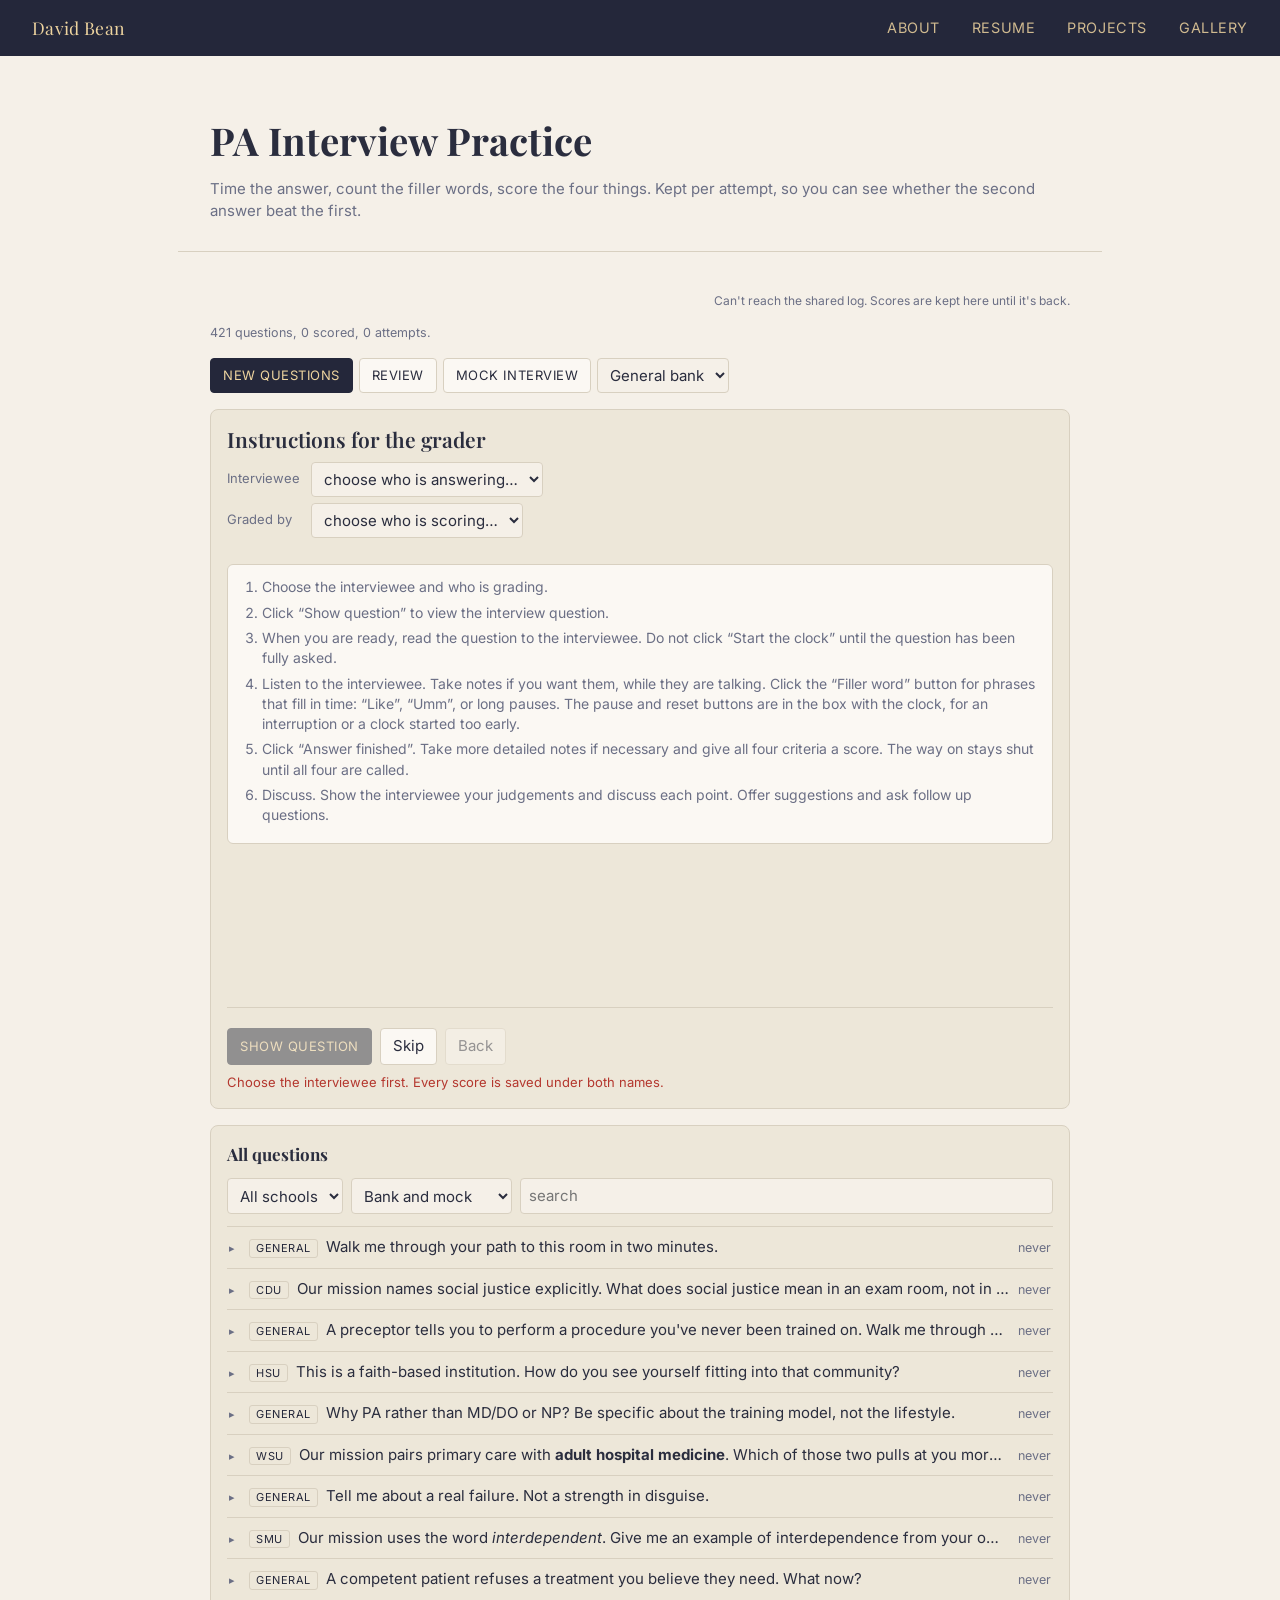
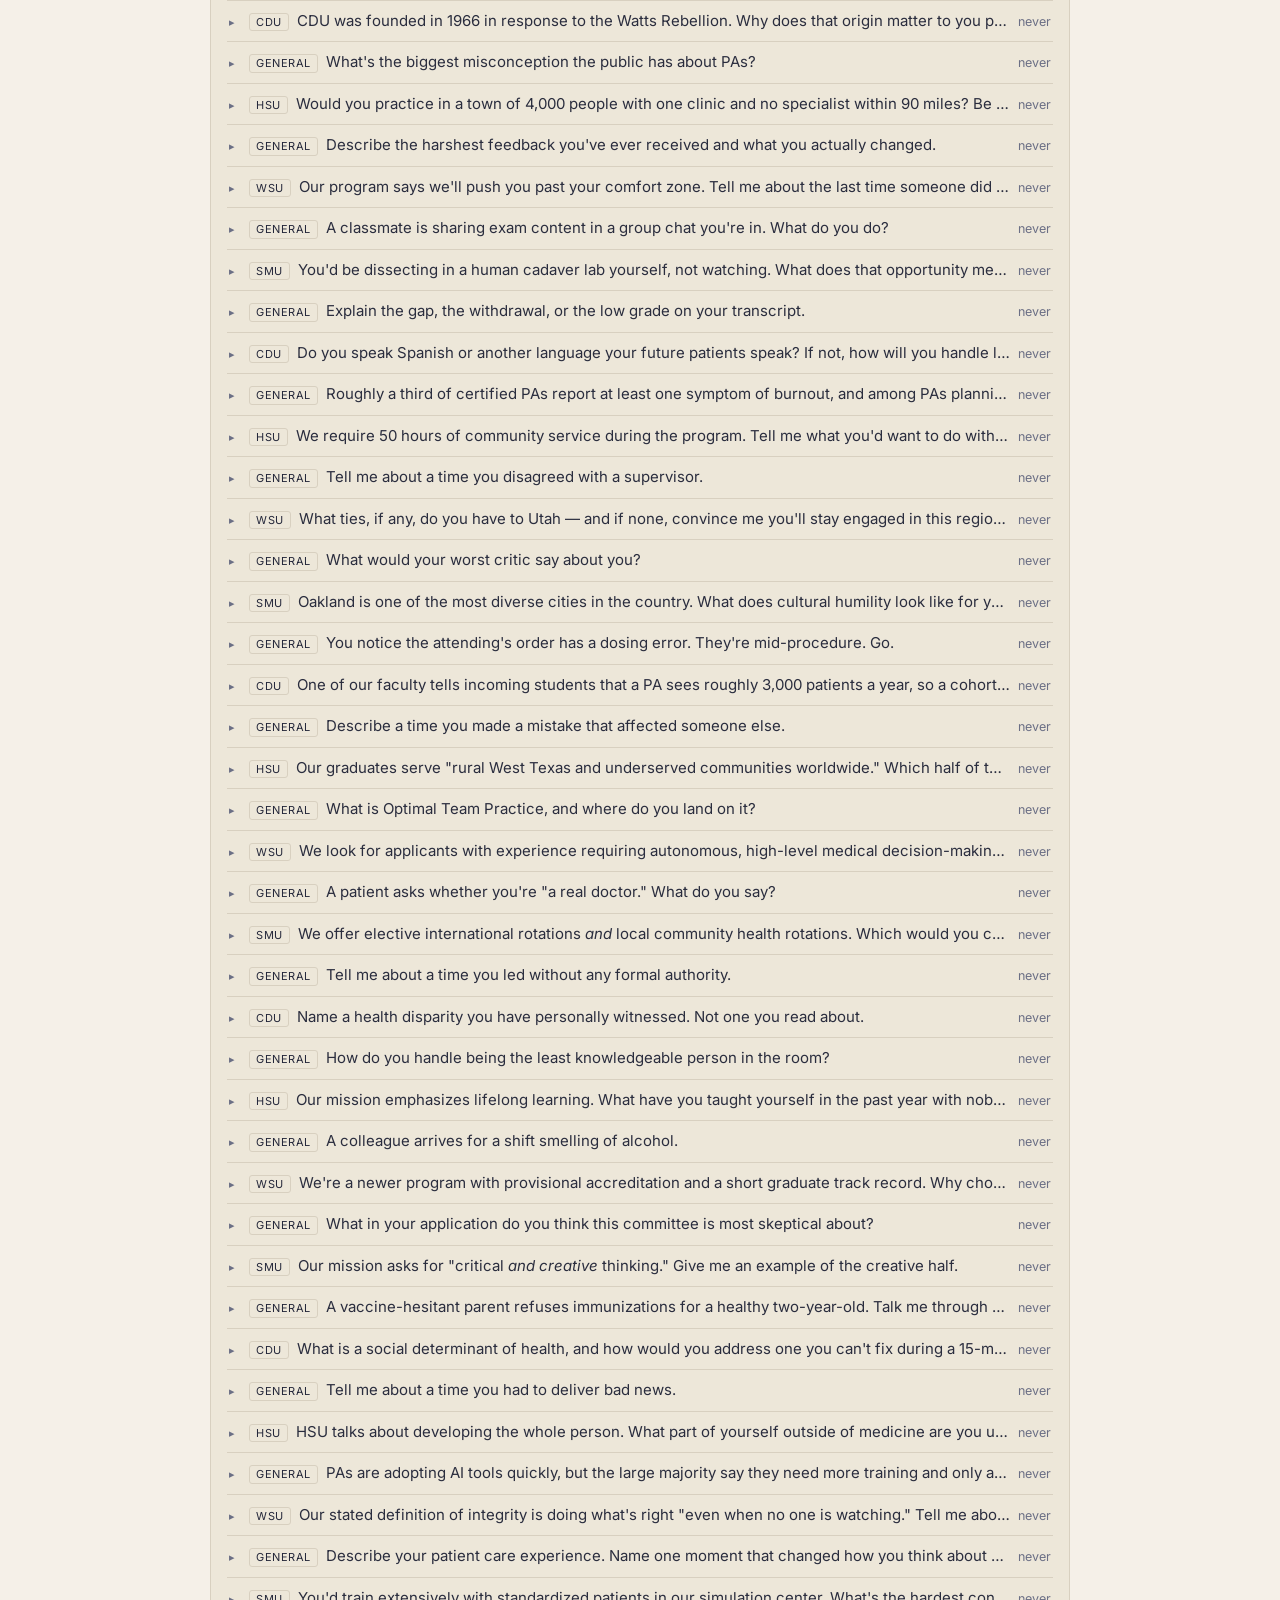
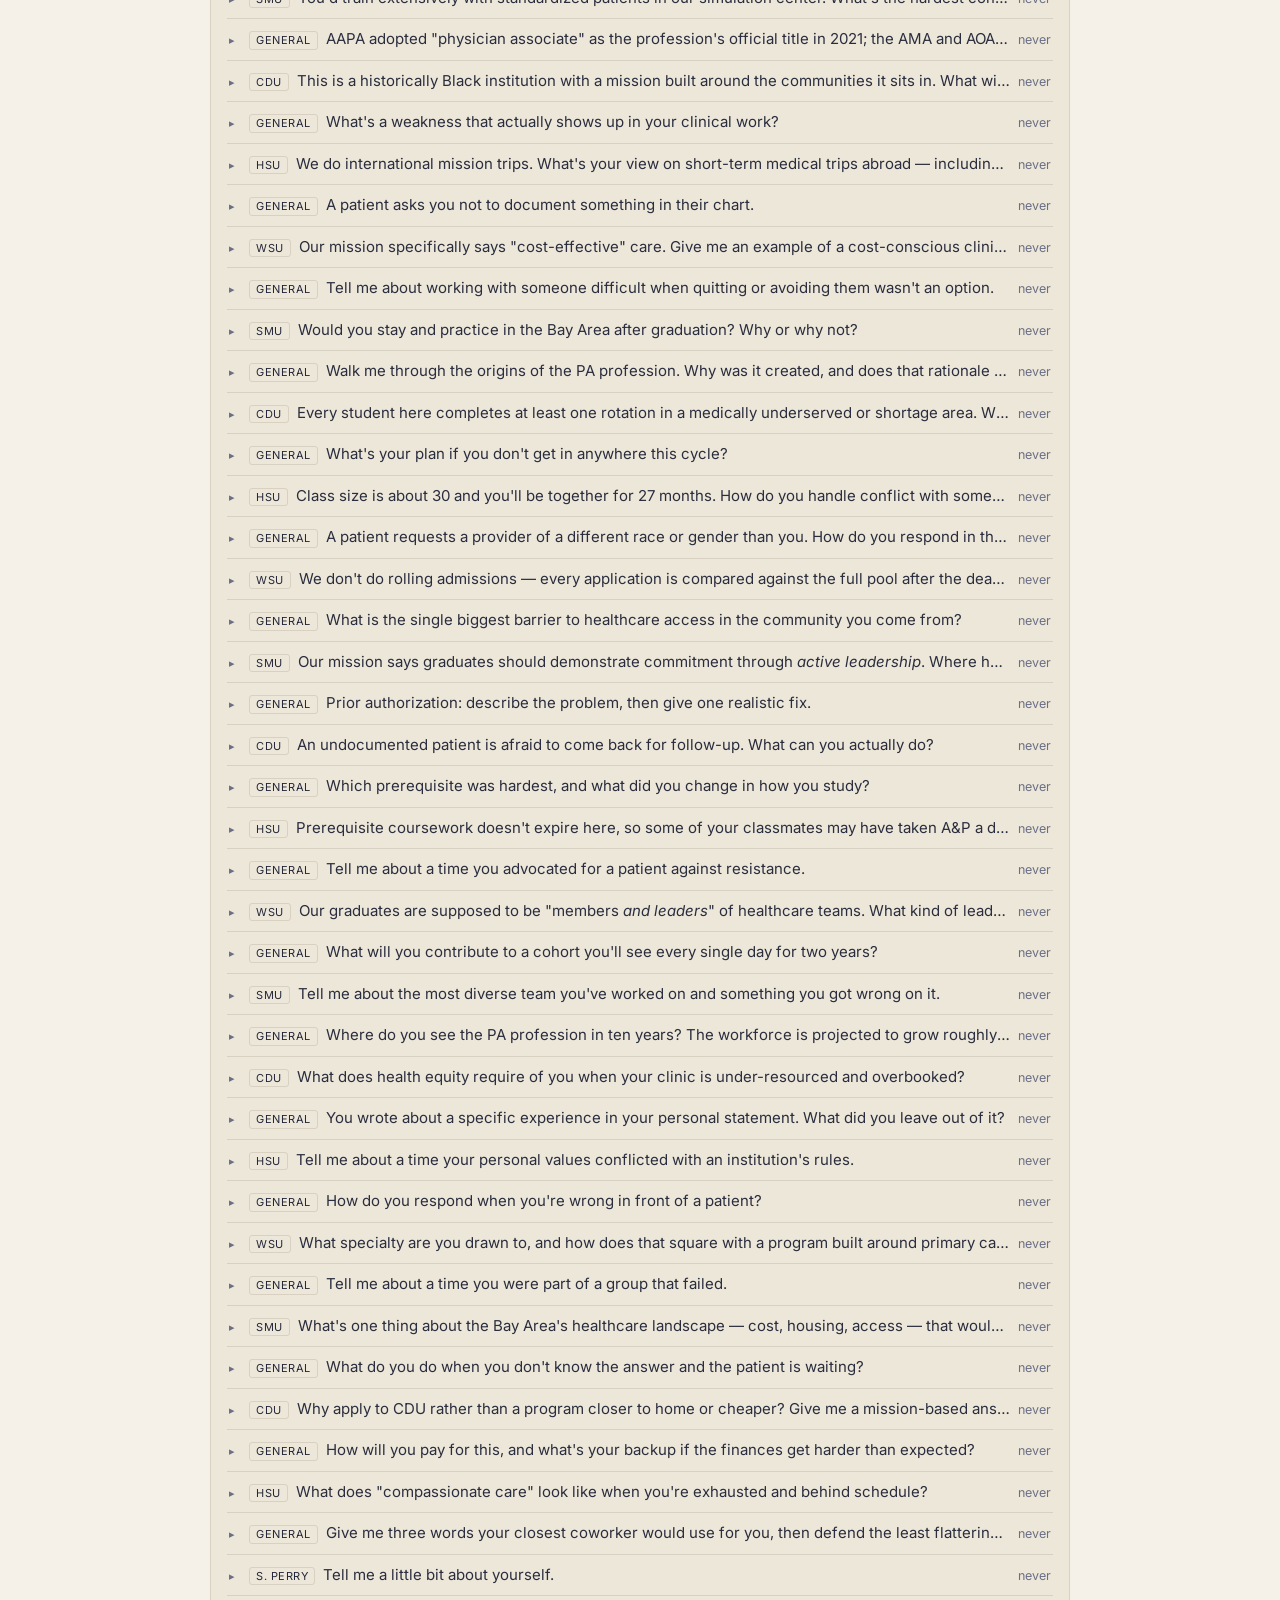
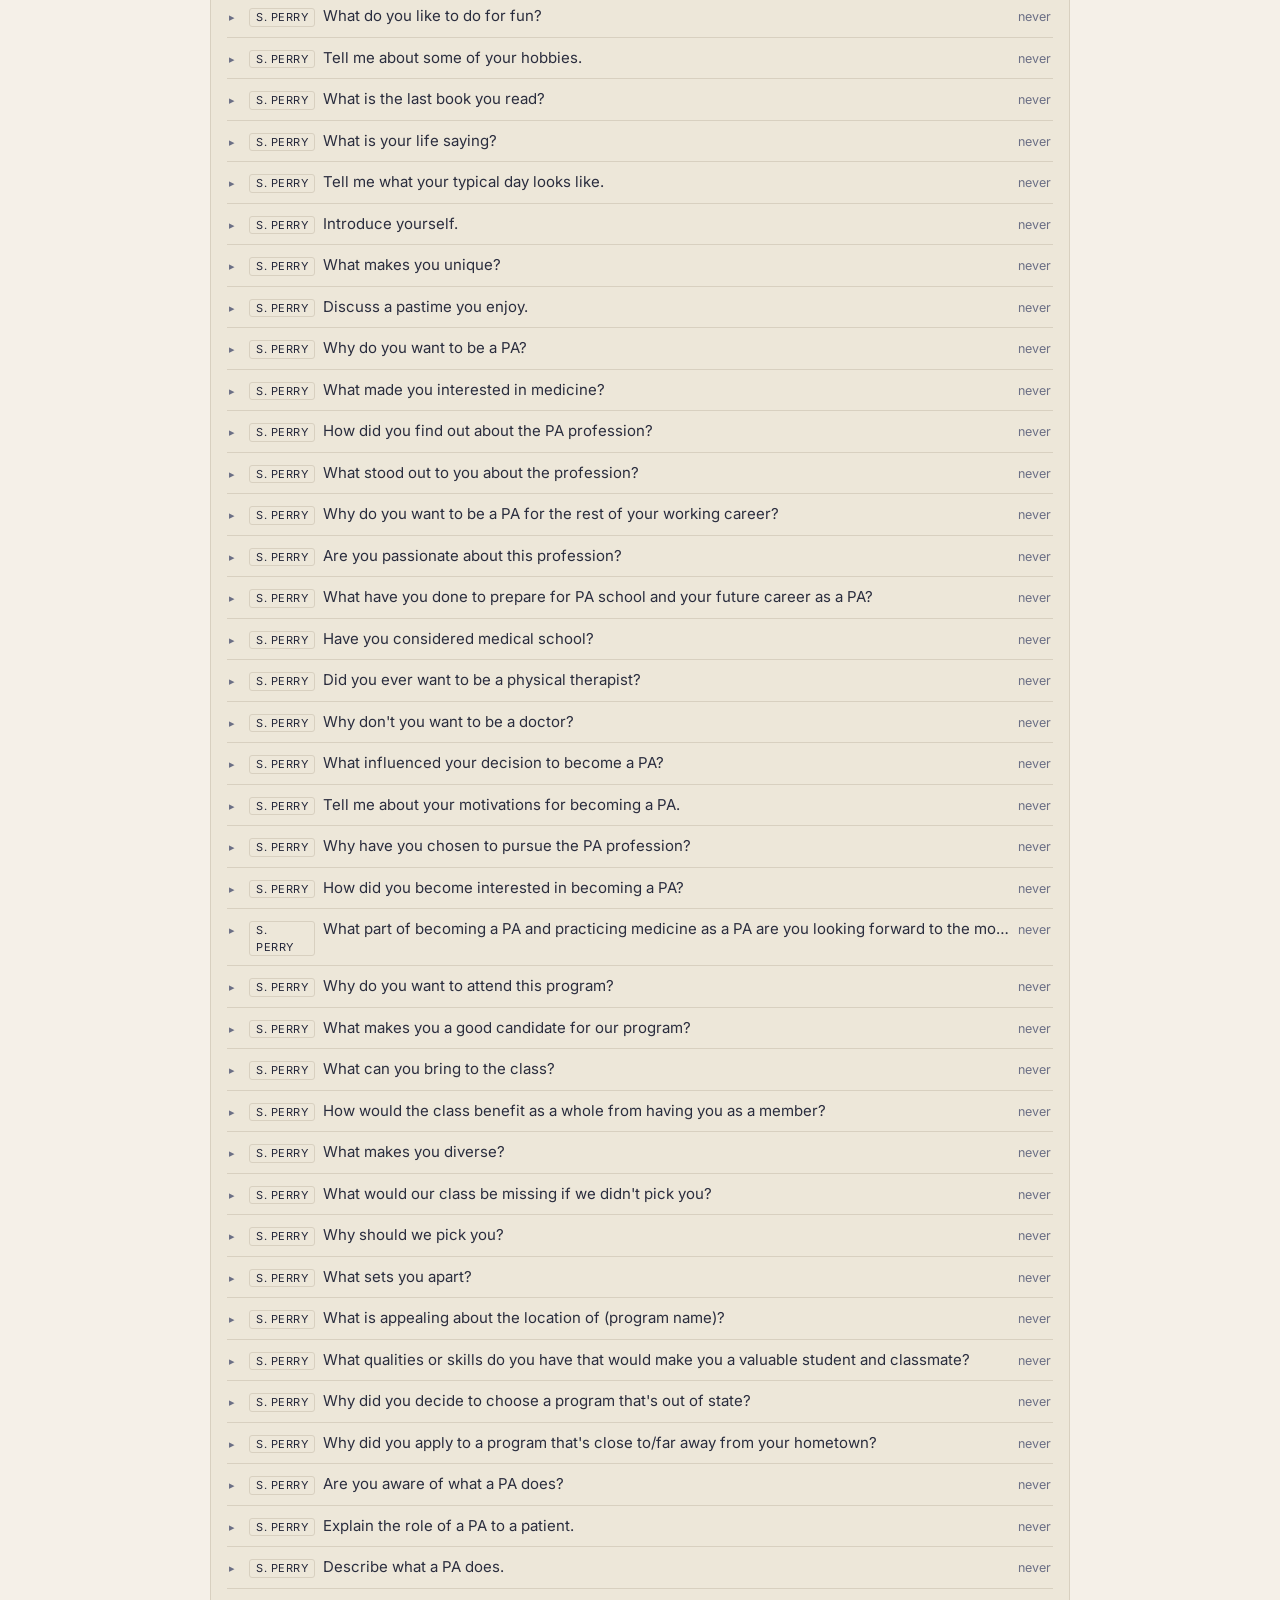
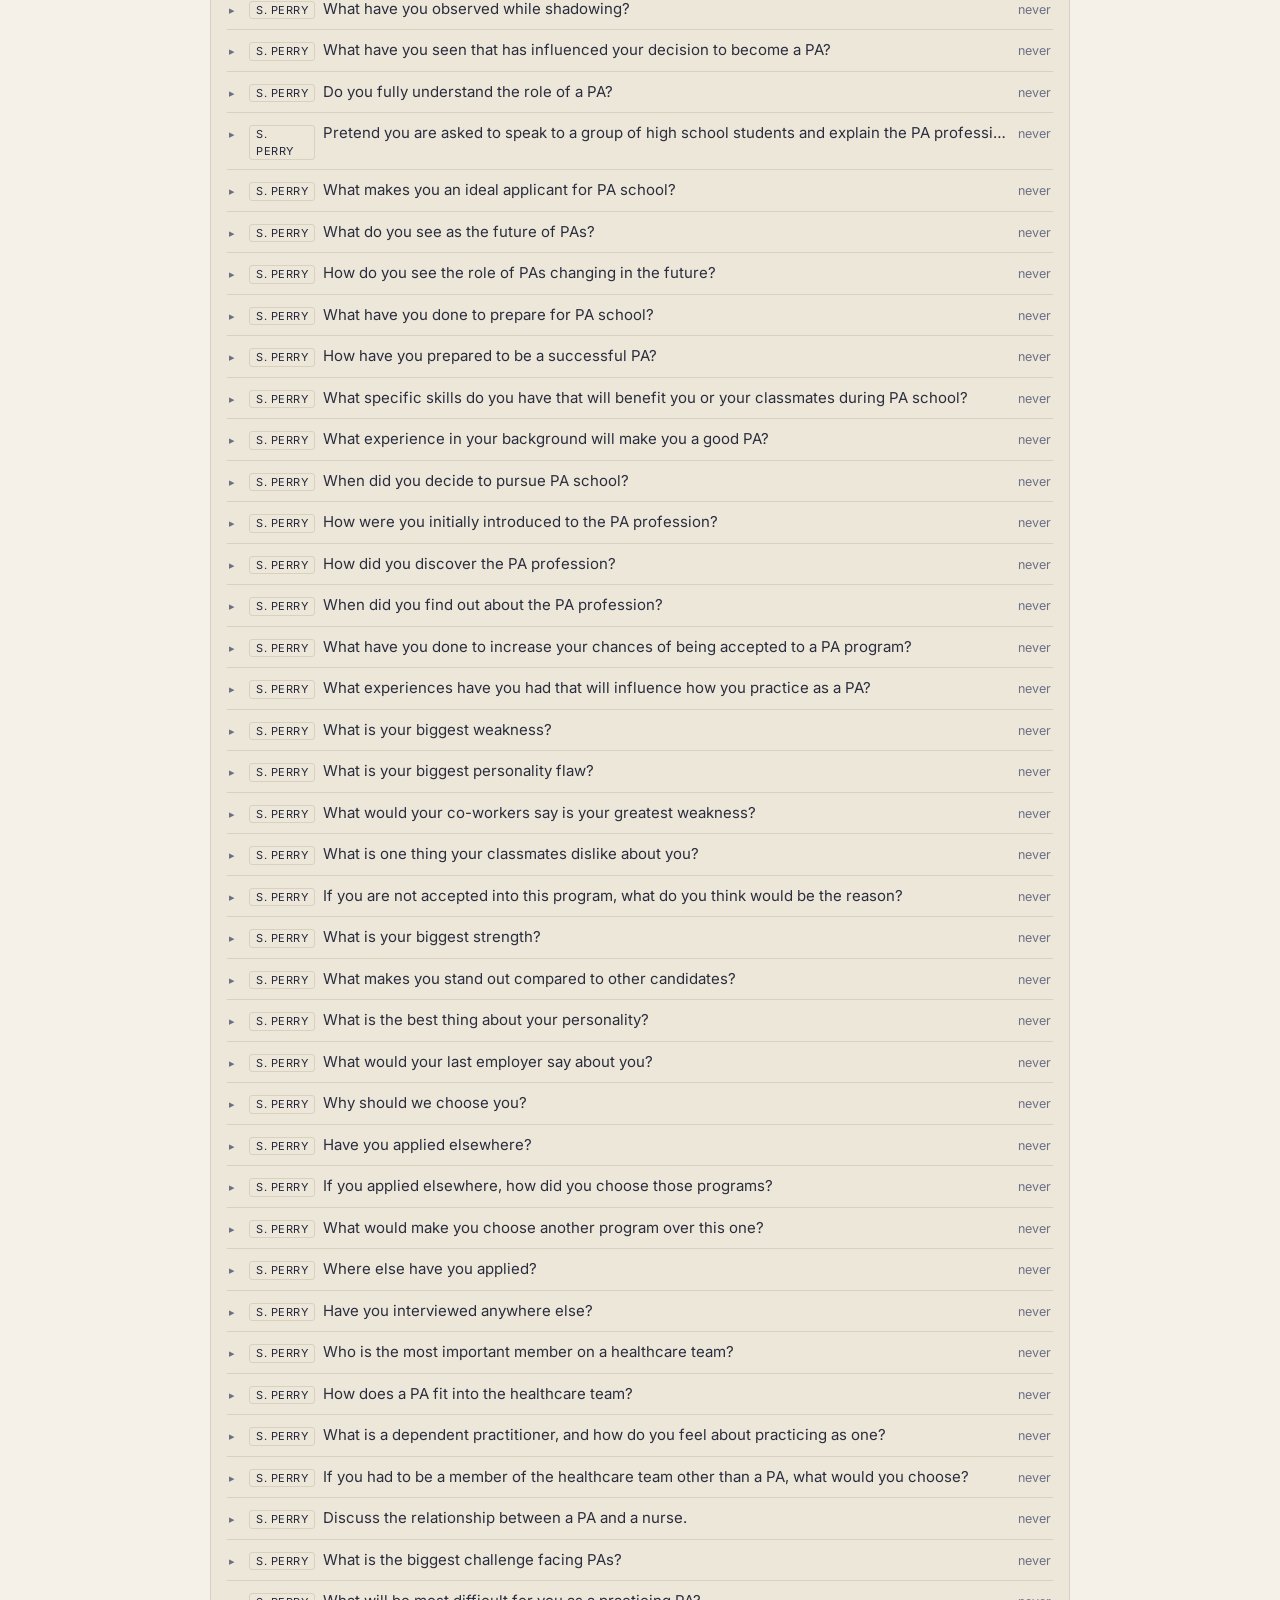
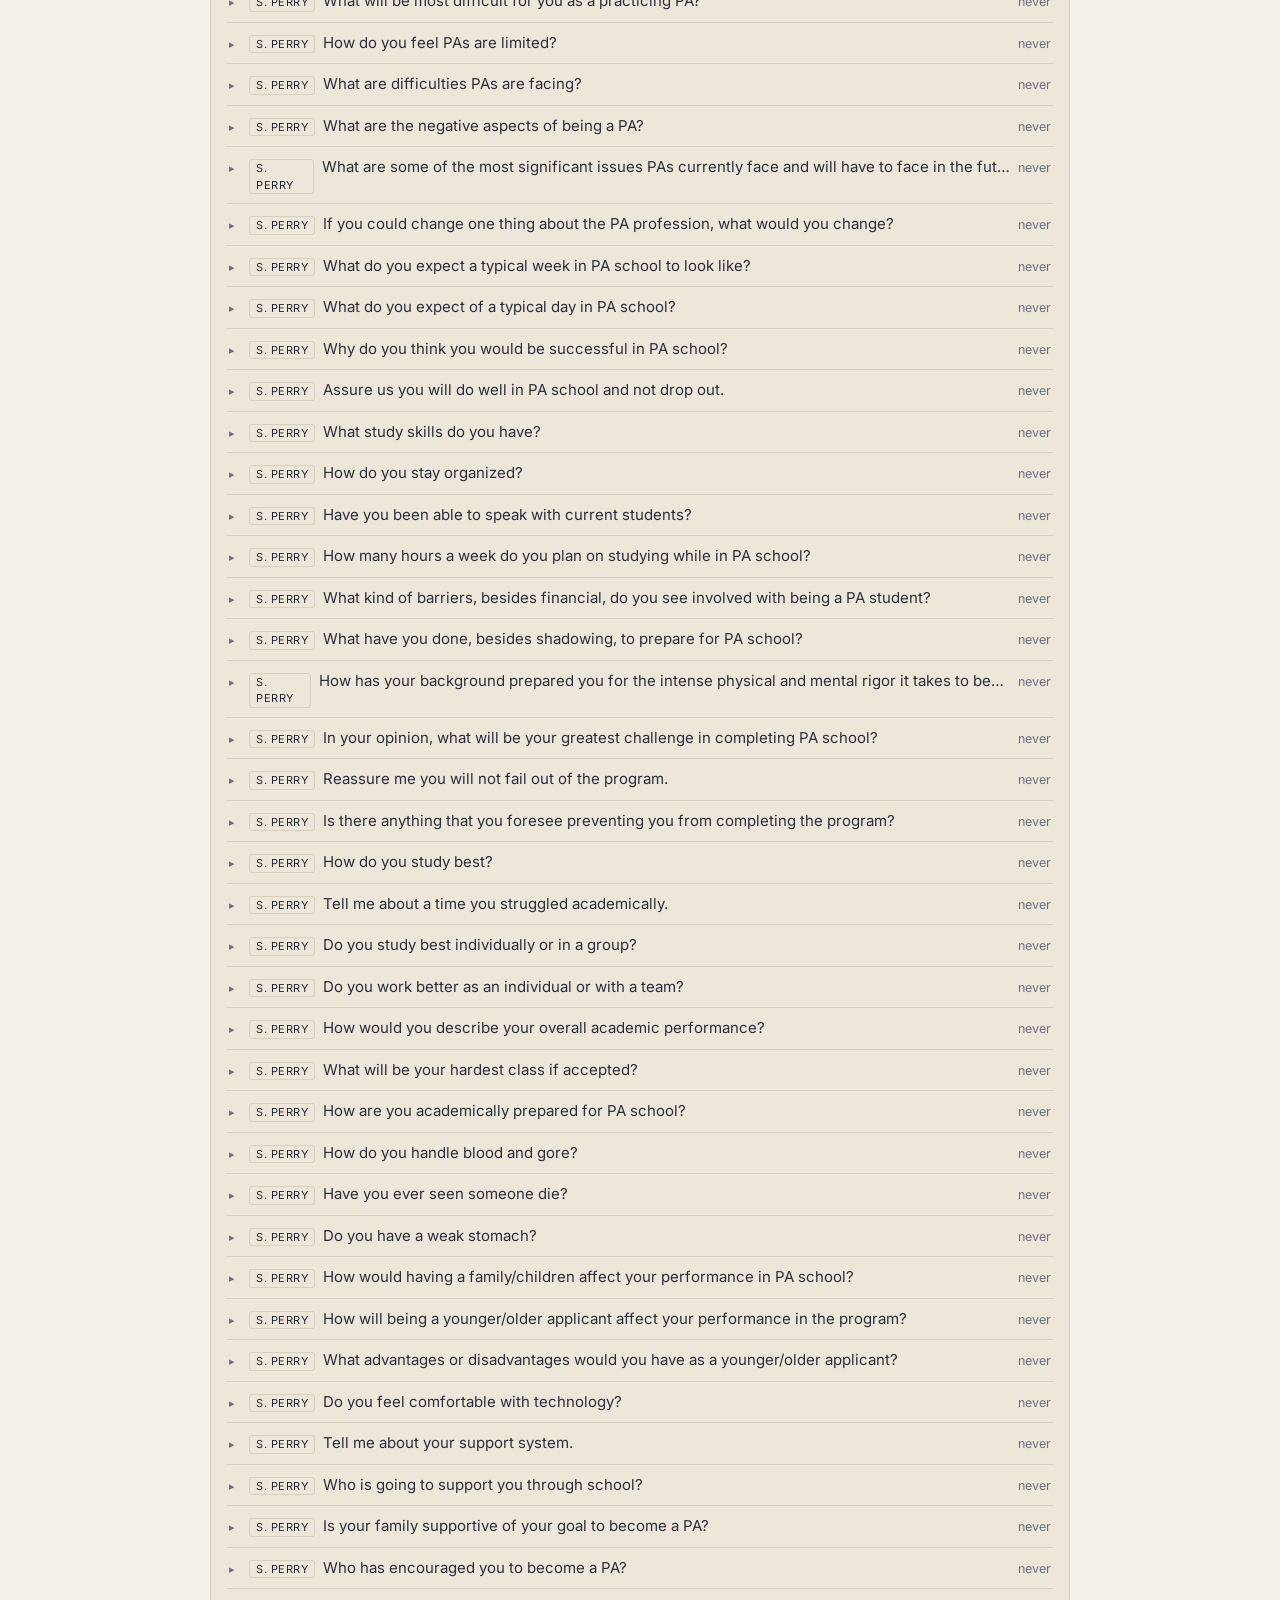
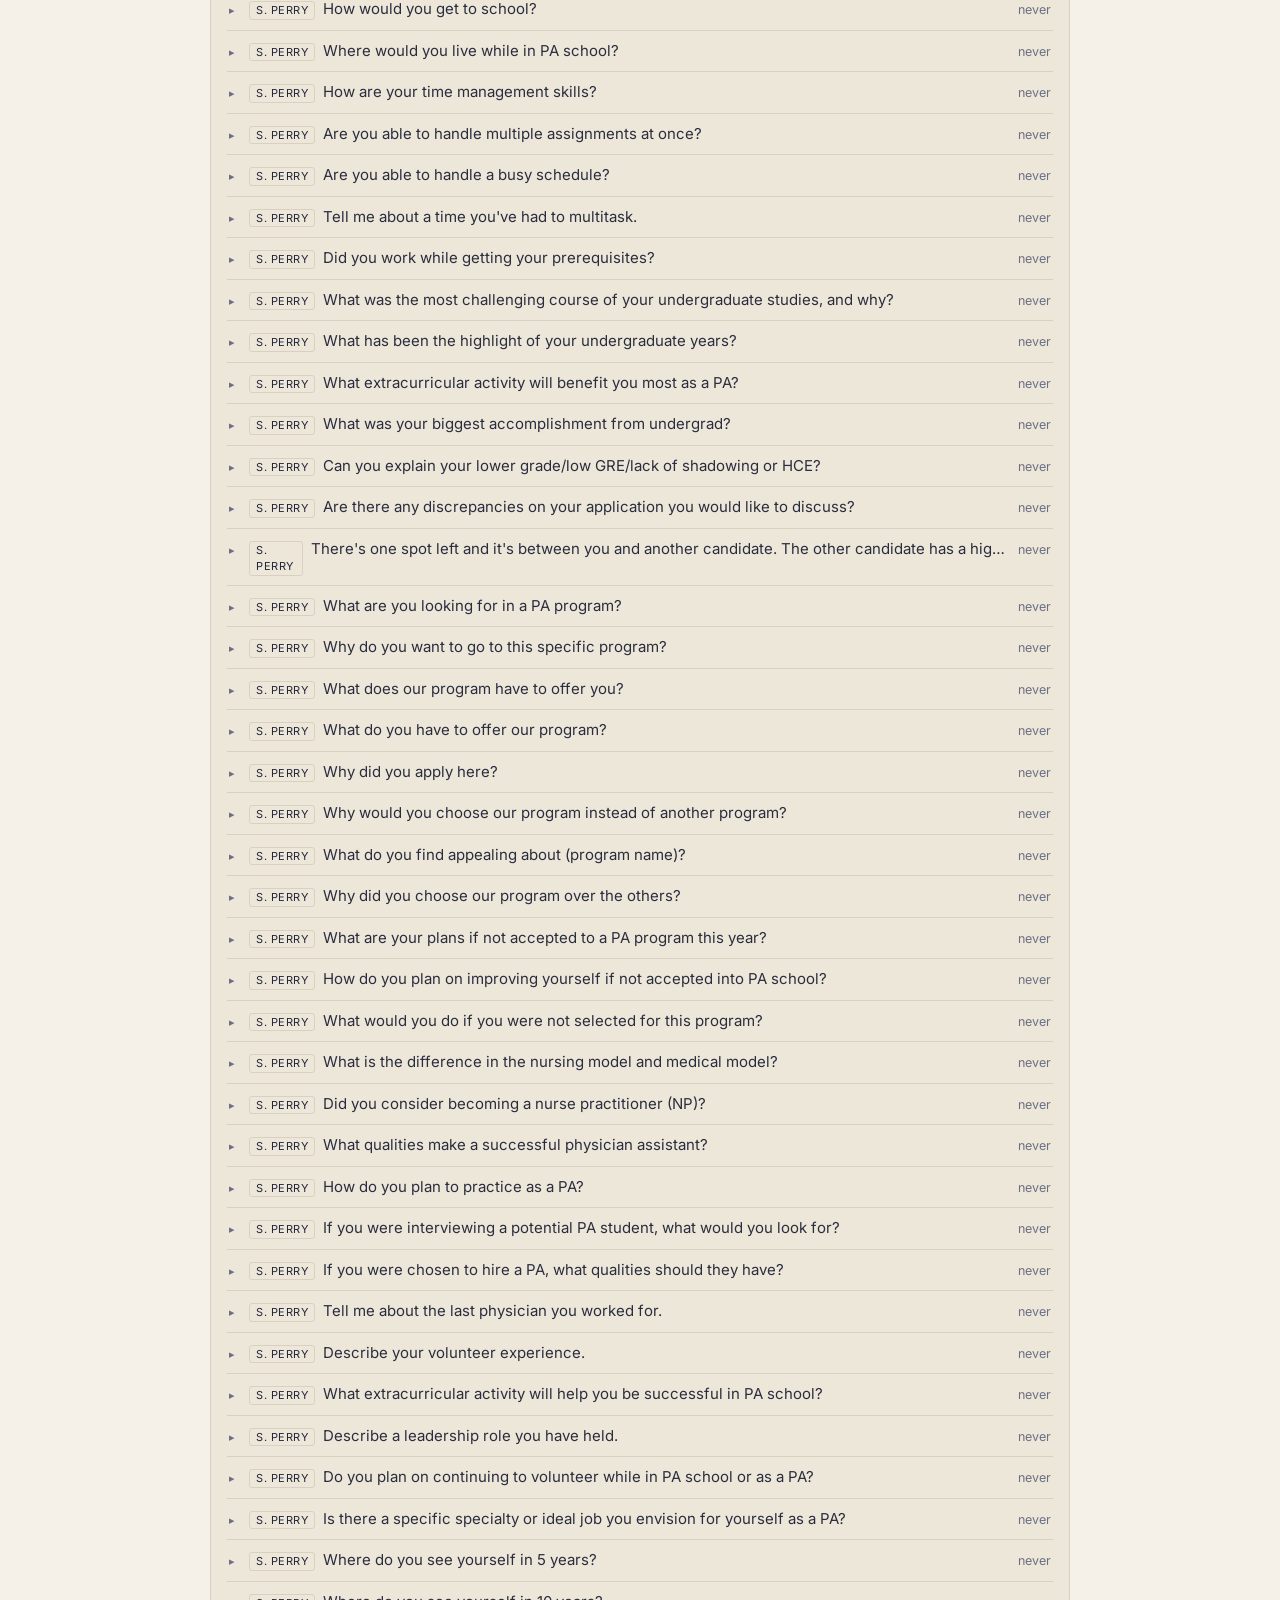
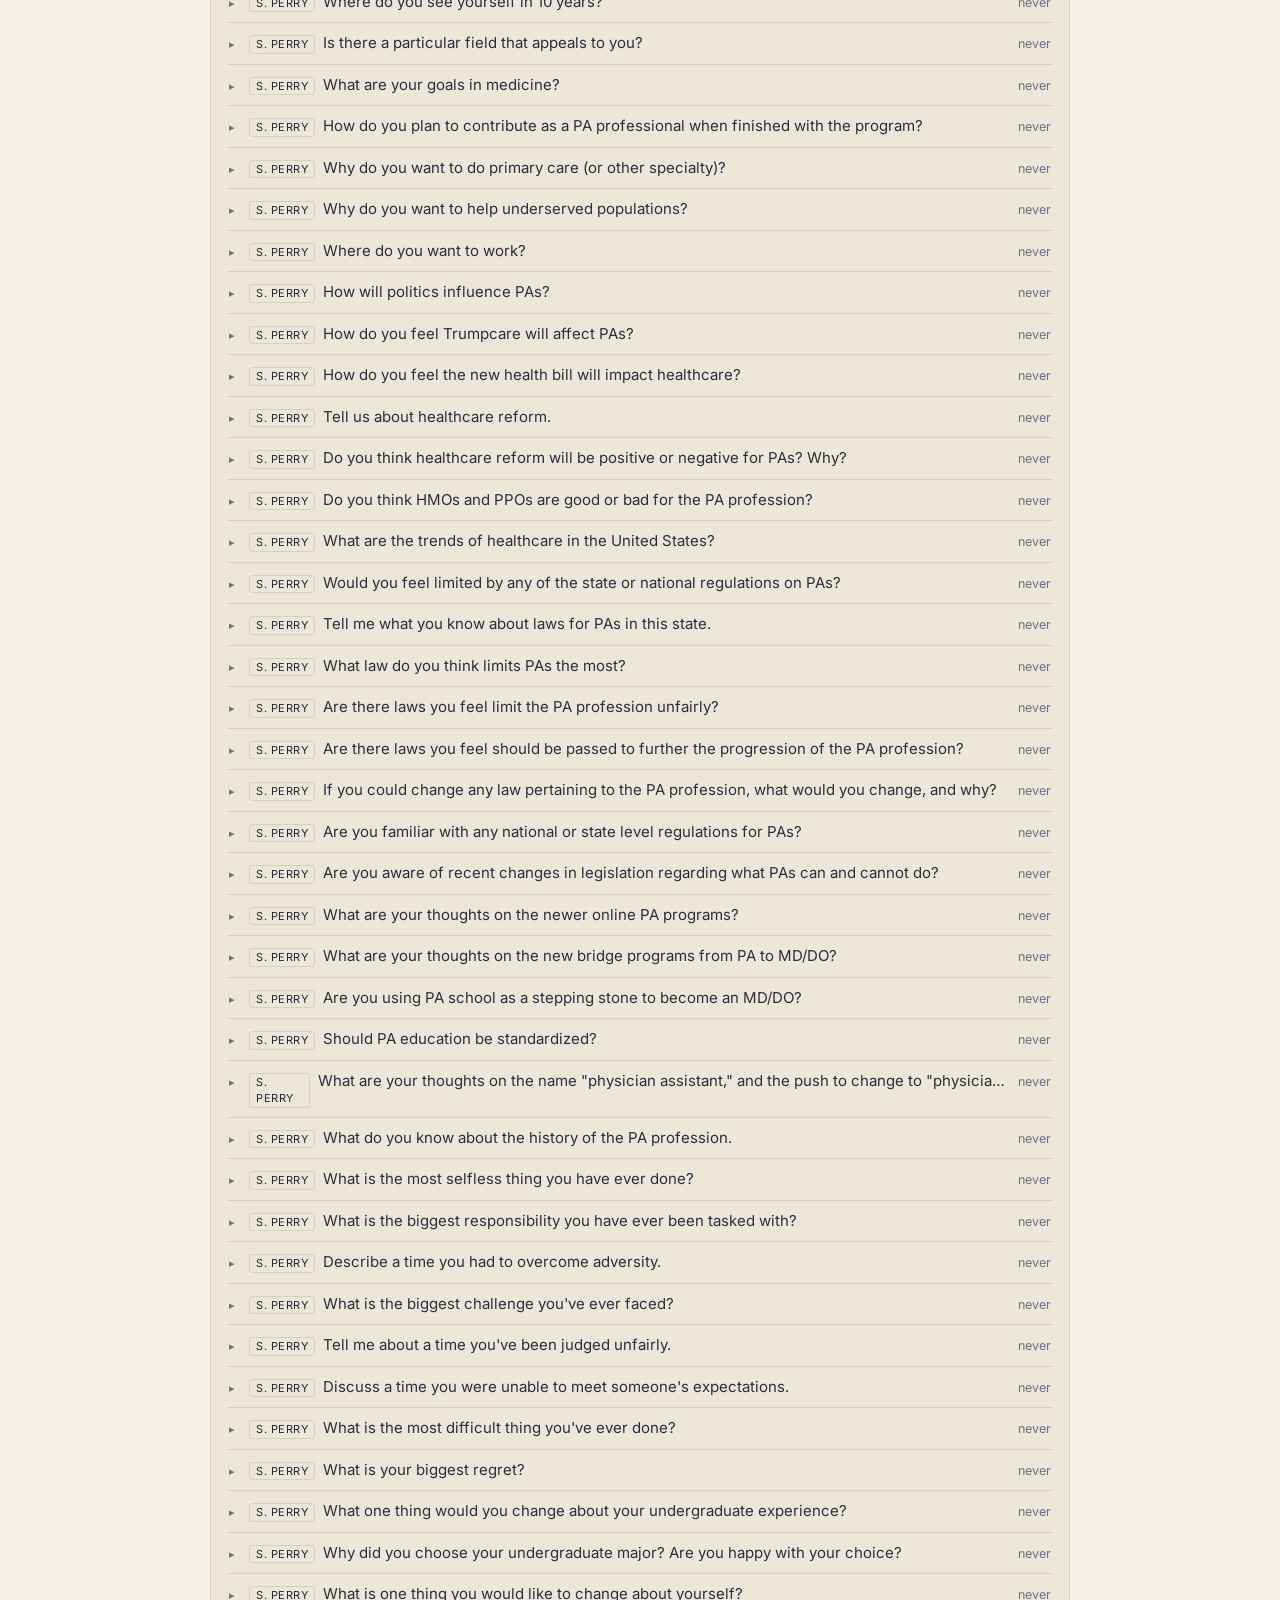
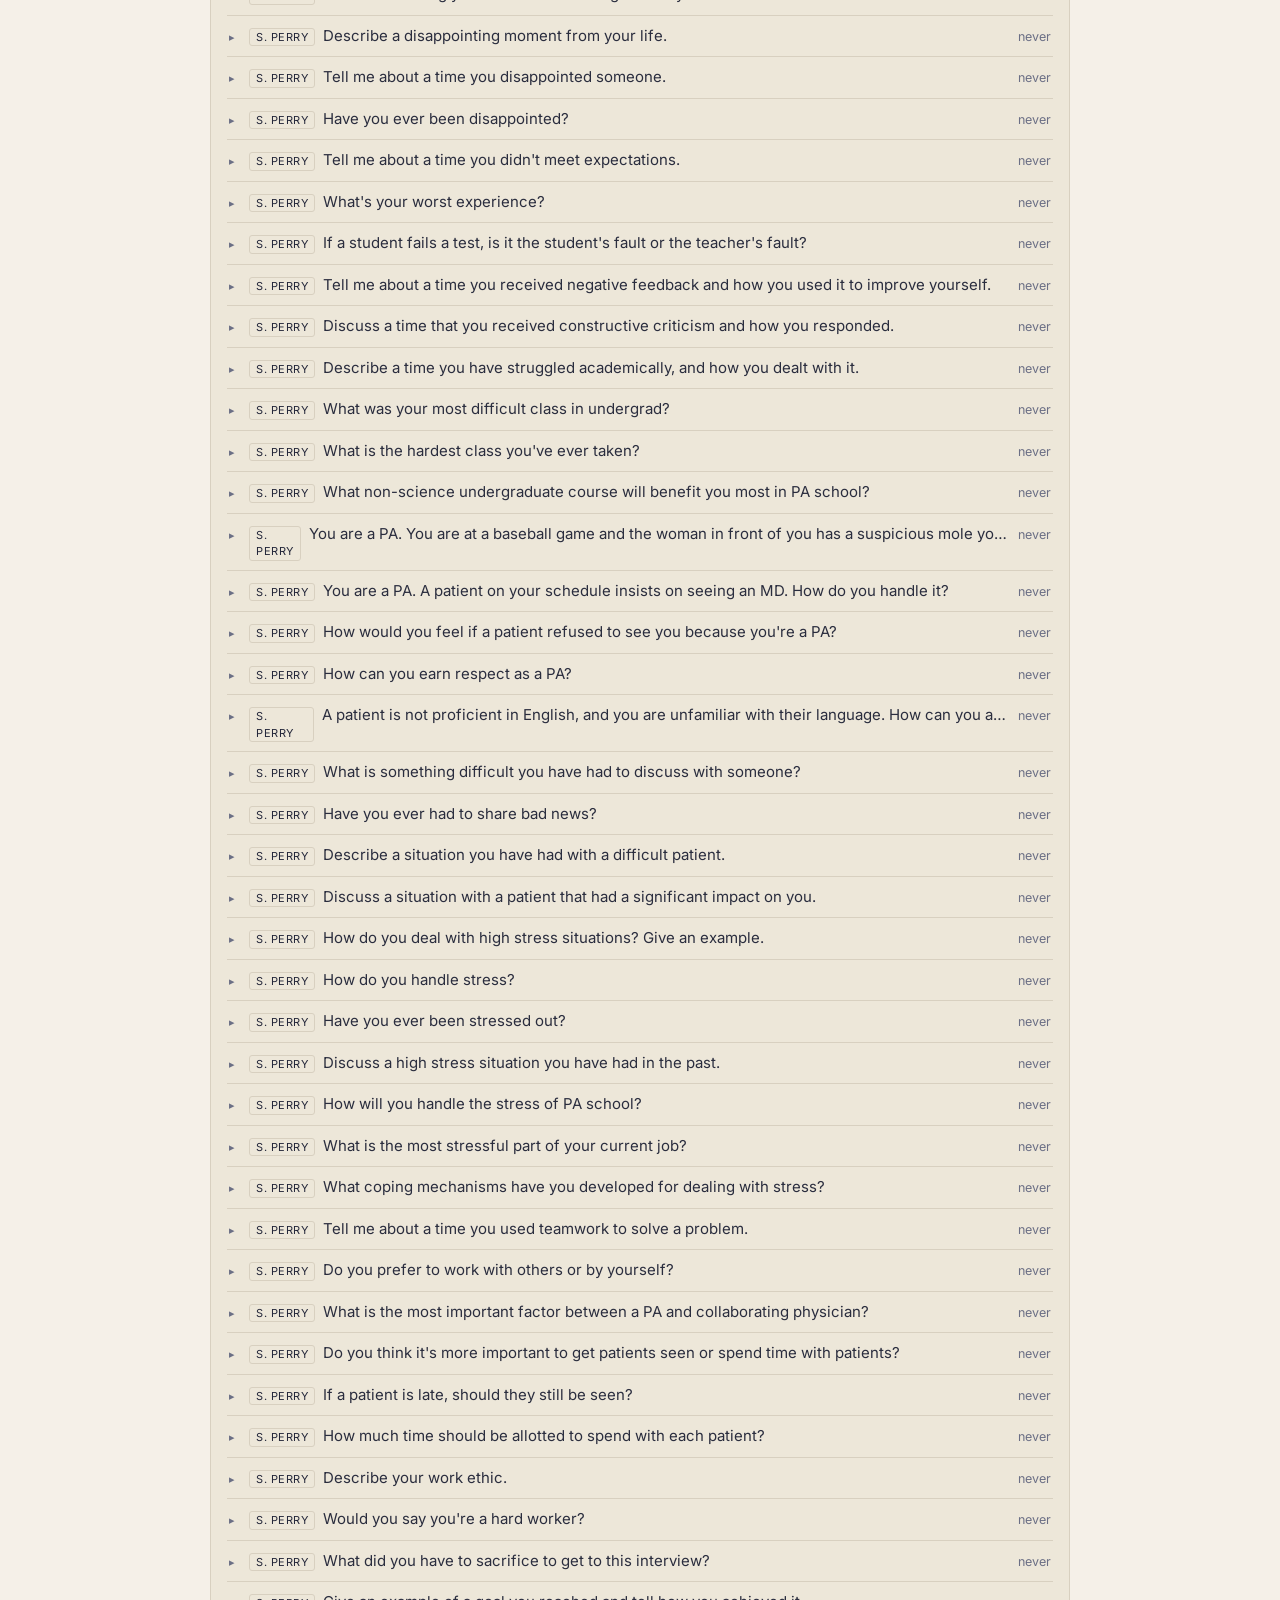
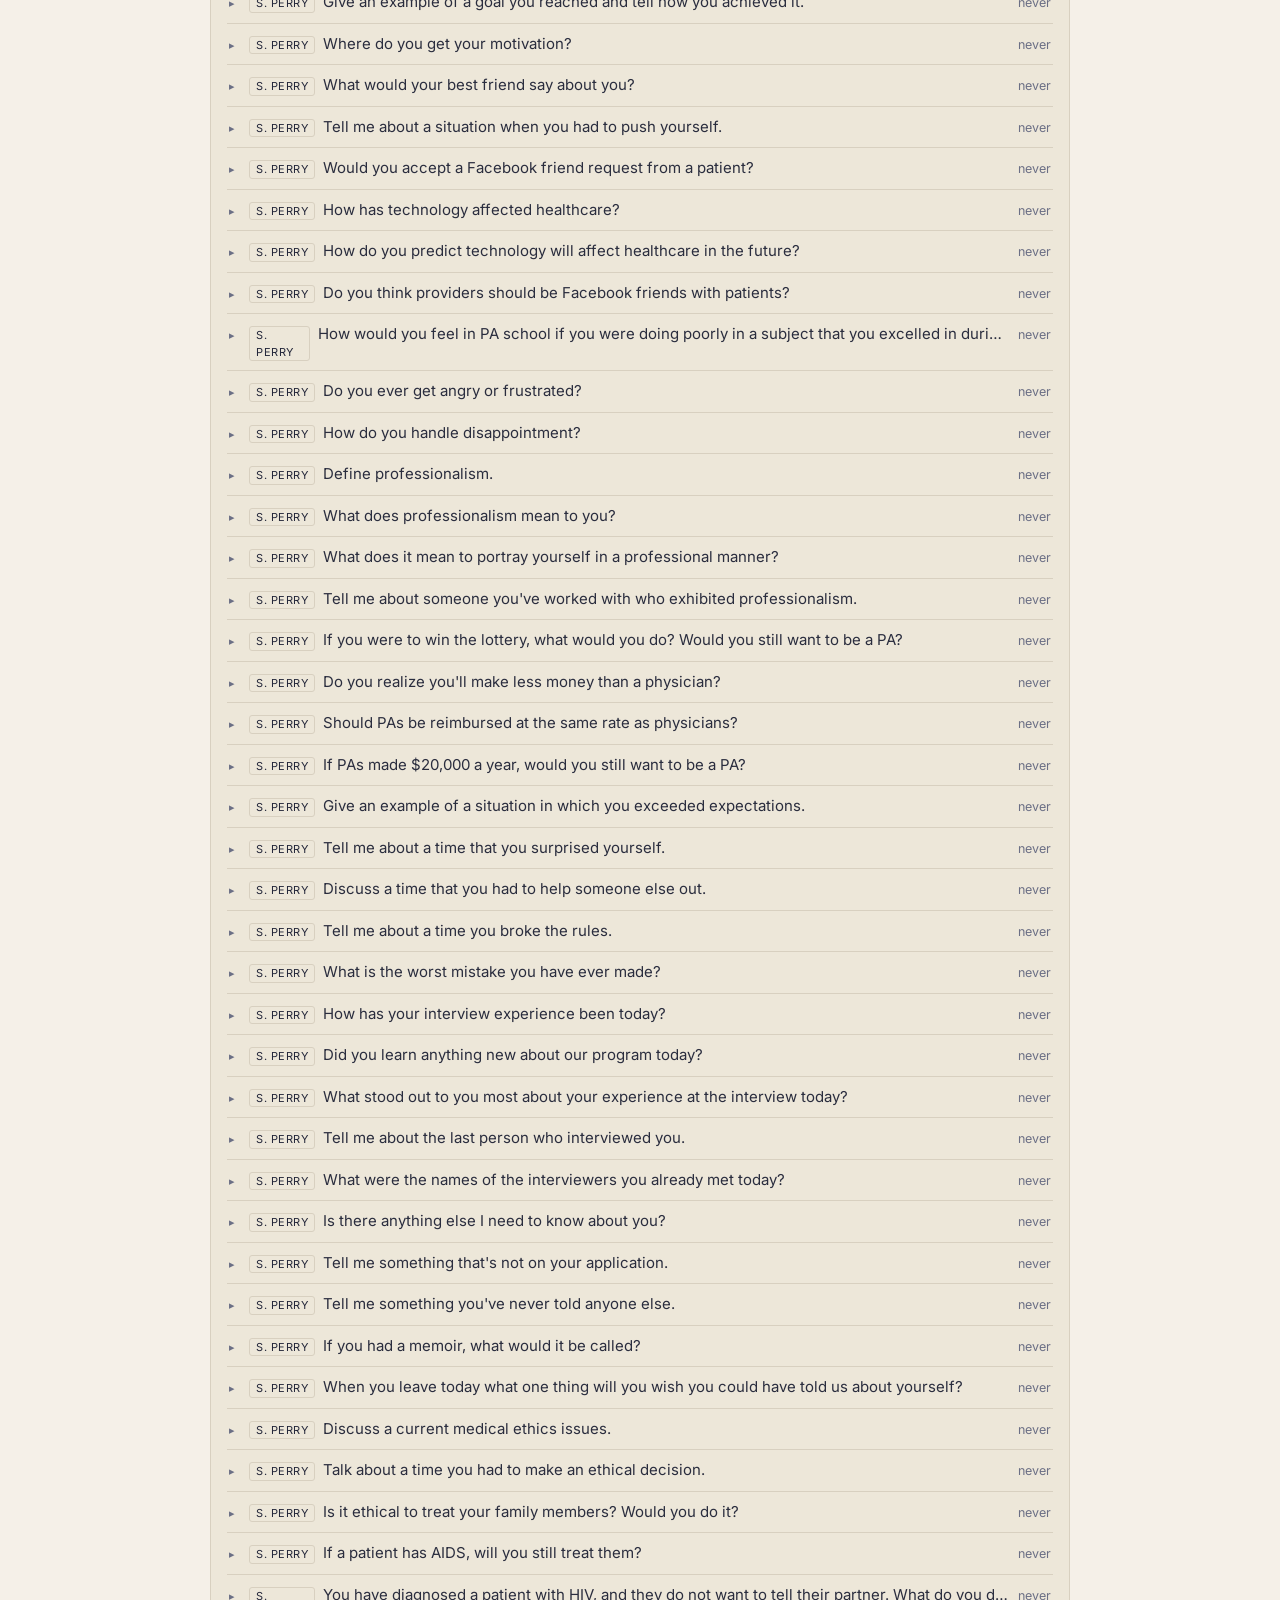
==== commit db8f72d3: "Interview practice: a second mock set for today, and more mock lengths 47 cards picked from the S. P" ====
--- a/pa_interview_practice/index.html
+++ b/pa_interview_practice/index.html
@@ -735,9 +735,20 @@
   { tag: "ALL", text: "How will you pay for this, and what's your backup if the finances get harder than expected?" },
   { tag: "HSU", text: "What does \"compassionate care\" look like when you're exhausted and behind schedule?" },
   { tag: "ALL", text: "Give me three words your closest coworker would use for you, then defend the least flattering one." },
-].map(q => ({ id: "b" + hash(q.text), tag: q.tag, text: q.text, pool: "bank" }));
+].map(q => ({ id: "b" + hash(q.text), tag: q.tag, text: q.text, sets: ["bank"] }));
 
 let MOCK = [];                       // filled by loadMock() if the file is there
+
+/* Sets beyond mock.json: a file apiece beside this page, in the same shape as
+   mock.json plus a name for the set picker, such as a short list chosen for one
+   session out of the long one. A question in one of these that is also in
+   mock.json is the same question, not a copy of it, so it is asked, scored and
+   counted as seen in one place whichever set it was drawn from. That is why a
+   question carries a list of sets rather than one: the sharing is in the list,
+   and the id never has to choose. */
+const EXTRA_FILES = ["mock-2026-10-19.json"];
+let EXTRA = [];                      // { key, name } for each one that loaded, in order
+let EXTRA_ONLY = [];                 // questions in those files and not in mock.json
 
 /* A question is identified by a hash of its own words rather than its position
    in the list, so inserting a question in the middle doesn't silently hand its
@@ -751,23 +762,25 @@
 }
 
 /* mock.json may be a list of strings, or of objects with text and an optional
-   school tag. Anything else in the file is ignored rather than thrown. */
-function normalise(raw, pool) {
+   school tag. Anything else in the file is ignored rather than thrown. prefix
+   is the first letter of the id; a set beyond mock.json is given mock's, which
+   is what lets a question it shares with mock.json come out as the same id. */
+function normalise(raw, pool, prefix = pool[0]) {
   const list = Array.isArray(raw) ? raw : (raw && Array.isArray(raw.questions) ? raw.questions : []);
   const out = [], seen = new Set();
   for (const item of list) {
     const text = typeof item === "string" ? item : (item && typeof item.text === "string" ? item.text : "");
     if (!text.trim()) continue;
     const tag = (item && typeof item.tag === "string" && SCHOOLS[item.tag]) ? item.tag : "ALL";
-    const id = pool[0] + hash(text);
+    const id = prefix + hash(text);
     if (seen.has(id)) continue;      // the same question twice is one question
     seen.add(id);
-    out.push({ id, tag, text: text.trim(), pool });
+    out.push({ id, tag, text: text.trim(), sets: [pool] });
   }
   return out;
 }
 
-const QUESTIONS = () => BANK.concat(MOCK);
+const QUESTIONS = () => BANK.concat(MOCK, EXTRA_ONLY);
 const byId = id => QUESTIONS().find(q => q.id === id) || null;
 
 /* ---- state ------------------------------------------------------------ */
@@ -789,7 +802,8 @@
    run is is a choice about the session in front of you, not about the record. */
 let MOCKN = 10;
 /* Which set each mode has been told to draw from, keyed by mode name: "bank"
-   for the general bank, "mock" for the mock set, "" for both. Not saved either,
+   for the general bank, "mock" for the mock set, an EXTRA set's key for that
+   set, "" for all of them. Not saved either,
    and for the same reason MOCKN is not: which set you are working through is a
    choice about the session in front of you, not about the record.
    A mode nobody has told anything is left out of POOL entirely and works its
@@ -802,7 +816,7 @@
 const poolFor = m => POOL[m] === undefined ? poolDefault(m) : POOL[m];
 /* Every question already says which set it came from, so a mode's source is
    that one filter over the lot of them, and "" is no filter at all. */
-const inPool = m => QUESTIONS().filter(q => !poolFor(m) || q.pool === poolFor(m));
+const inPool = m => QUESTIONS().filter(q => !poolFor(m) || q.sets.includes(poolFor(m)));
 /* The mock in front of you: the questions actually put to her so far, one
    entry apiece; the run being assessed, held here and nowhere else until the
    sheet is saved; the id of the row it went down as once it is, so a run
@@ -1718,15 +1732,16 @@
     b.onclick = () => setMode(k);
     box.append(b);
   }
-  /* Which set this mode draws from, drawn in every mode and with all three
-     options in every mode, so where the questions are coming from is answered
+  /* Which set this mode draws from, drawn in every mode and with every set
+     on offer in every mode, so where the questions are coming from is answered
      in the same place whatever you are doing. The mock set stays on the list
      when there is no mock set, carrying the reason in its label, so an empty
      run is read off the option rather than found by choosing it. */
   const p = el("select");
   const pools = [["bank", "General bank"],
-                 ["mock", MOCK.length ? "Mock set" : "Mock set (none loaded)"],
-                 ["", "Both"]];
+                 ["mock", MOCK.length ? "Mock set" : "Mock set (none loaded)"]]
+    .concat(EXTRA.map(s => [s.key, s.name]))
+    .concat([["", EXTRA.length ? "All sets" : "Both"]]);
   for (const [v, t] of pools) {
     const o = el("option", null, t); o.value = v;
     if (v === poolFor(MODE)) o.selected = true;
@@ -2658,9 +2673,13 @@
   const sel = el("select");
   sel.id = "mock-n";
   /* A size the set cannot fill is not a size: the whole set is offered once,
-     at the end, and stands in for any round number at or above it. */
+     at the end, and stands in for any round number at or above it. Every count
+     up to twelve, because at one to two minutes an answer the difference of a
+     question or two is the difference that matters in a short session; past
+     that, steps of five and then wider ones, for a long session or a big set. */
   const have = inPool("mock").length;
-  const sizes = [5, 10, 15, 20].filter(k => k < have);
+  const sizes = [1, 2, 3, 4, 5, 6, 7, 8, 9, 10, 11, 12, 15, 20, 25, 30, 35, 40, 45, 50,
+                 60, 75, 100, 150, 200, 250, 300].filter(k => k < have);
   sizes.push(have);
   const n = mockLen();
   for (const k of sizes) {
@@ -2928,7 +2947,7 @@
   const needle = FILTER.text.trim().toLowerCase();
   const shown = QUESTIONS().filter(q =>
     (!FILTER.school || q.tag === FILTER.school) &&
-    (!FILTER.pool || q.pool === FILTER.pool) &&
+    (!FILTER.pool || q.sets.includes(FILTER.pool)) &&
     (!needle || q.text.toLowerCase().includes(needle)));
 
   if (!shown.length) { box.append(el("p", "empty", "Nothing matches that.")); return; }
@@ -3169,11 +3188,23 @@
     for (const [v, t] of pairs) { const o = el("option", null, t); o.value = v; sel.append(o); }
   };
   fill(school, [["", "All schools"]].concat(Object.keys(SCHOOLS).map(k => [k, SCHOOLS[k]])));
-  fill(pool, [["", "Bank and mock"], ["bank", "Bank only"], ["mock", "Mock only"]]);
+  fillPoolFilter();
 
   school.onchange = () => { FILTER.school = school.value; renderTable(); };
   pool.onchange = () => { FILTER.pool = pool.value; renderTable(); };
   text.oninput = () => { FILTER.text = text.value; renderTable(); };
+}
+
+/* Apart from the rest because the sets beyond mock.json are only known once
+   their files are in, so this is filled again then, keeping whatever was
+   picked in the meantime. */
+function fillPoolFilter() {
+  const pool = document.getElementById("f-pool");
+  pool.textContent = "";
+  const pairs = [["", "Bank and mock"], ["bank", "Bank only"], ["mock", "Mock only"]]
+    .concat(EXTRA.map(s => [s.key, s.name + " only"]));
+  for (const [v, t] of pairs) { const o = el("option", null, t); o.value = v; pool.append(o); }
+  pool.value = FILTER.pool;
 }
 
 /* The mock set is a file sitting beside this page rather than anything built
@@ -3188,12 +3219,38 @@
   } catch (e) { /* no mock set yet, or opened straight off the disk */ }
 }
 
+/* Read after mock.json and not alongside it, because finding the questions a
+   set shares with mock.json means mock.json has to be in already. A set that
+   is missing or empty is left off the picker rather than offered with nothing
+   in it. The file's name, less .json, is its key, so two sets never share one. */
+async function loadExtra() {
+  if (typeof fetch !== "function") return;
+  for (const file of EXTRA_FILES) {
+    try {
+      const r = await fetch(file, { cache: "no-store" });
+      if (!r.ok) continue;
+      const raw = await r.json();
+      const key = file.replace(/\.json$/, "");
+      const qs = normalise(raw, key, "m");
+      if (!qs.length) continue;
+      for (const q of qs) {
+        const had = byId(q.id);
+        if (had) had.sets.push(key); else EXTRA_ONLY.push(q);
+      }
+      EXTRA.push({ key, name: (raw && typeof raw.name === "string" && raw.name.trim()) || key });
+    } catch (e) { /* not there, or opened straight off the disk */ }
+  }
+}
+
 buildFilters();
 load();
 wireClear();
 setMode("new");
 
-loadMock().then(() => { if (MOCK.length) setMode(MODE); });
+loadMock().then(loadExtra).then(() => {
+  if (EXTRA.length) fillPoolFilter();
+  if (MOCK.length || EXTRA.length) setMode(MODE);
+});
 
 /* A phone suspends the tab the moment you switch away from it, and 700ms of
    debounce easily outlives that. Leaving sends what is owed straight away. */
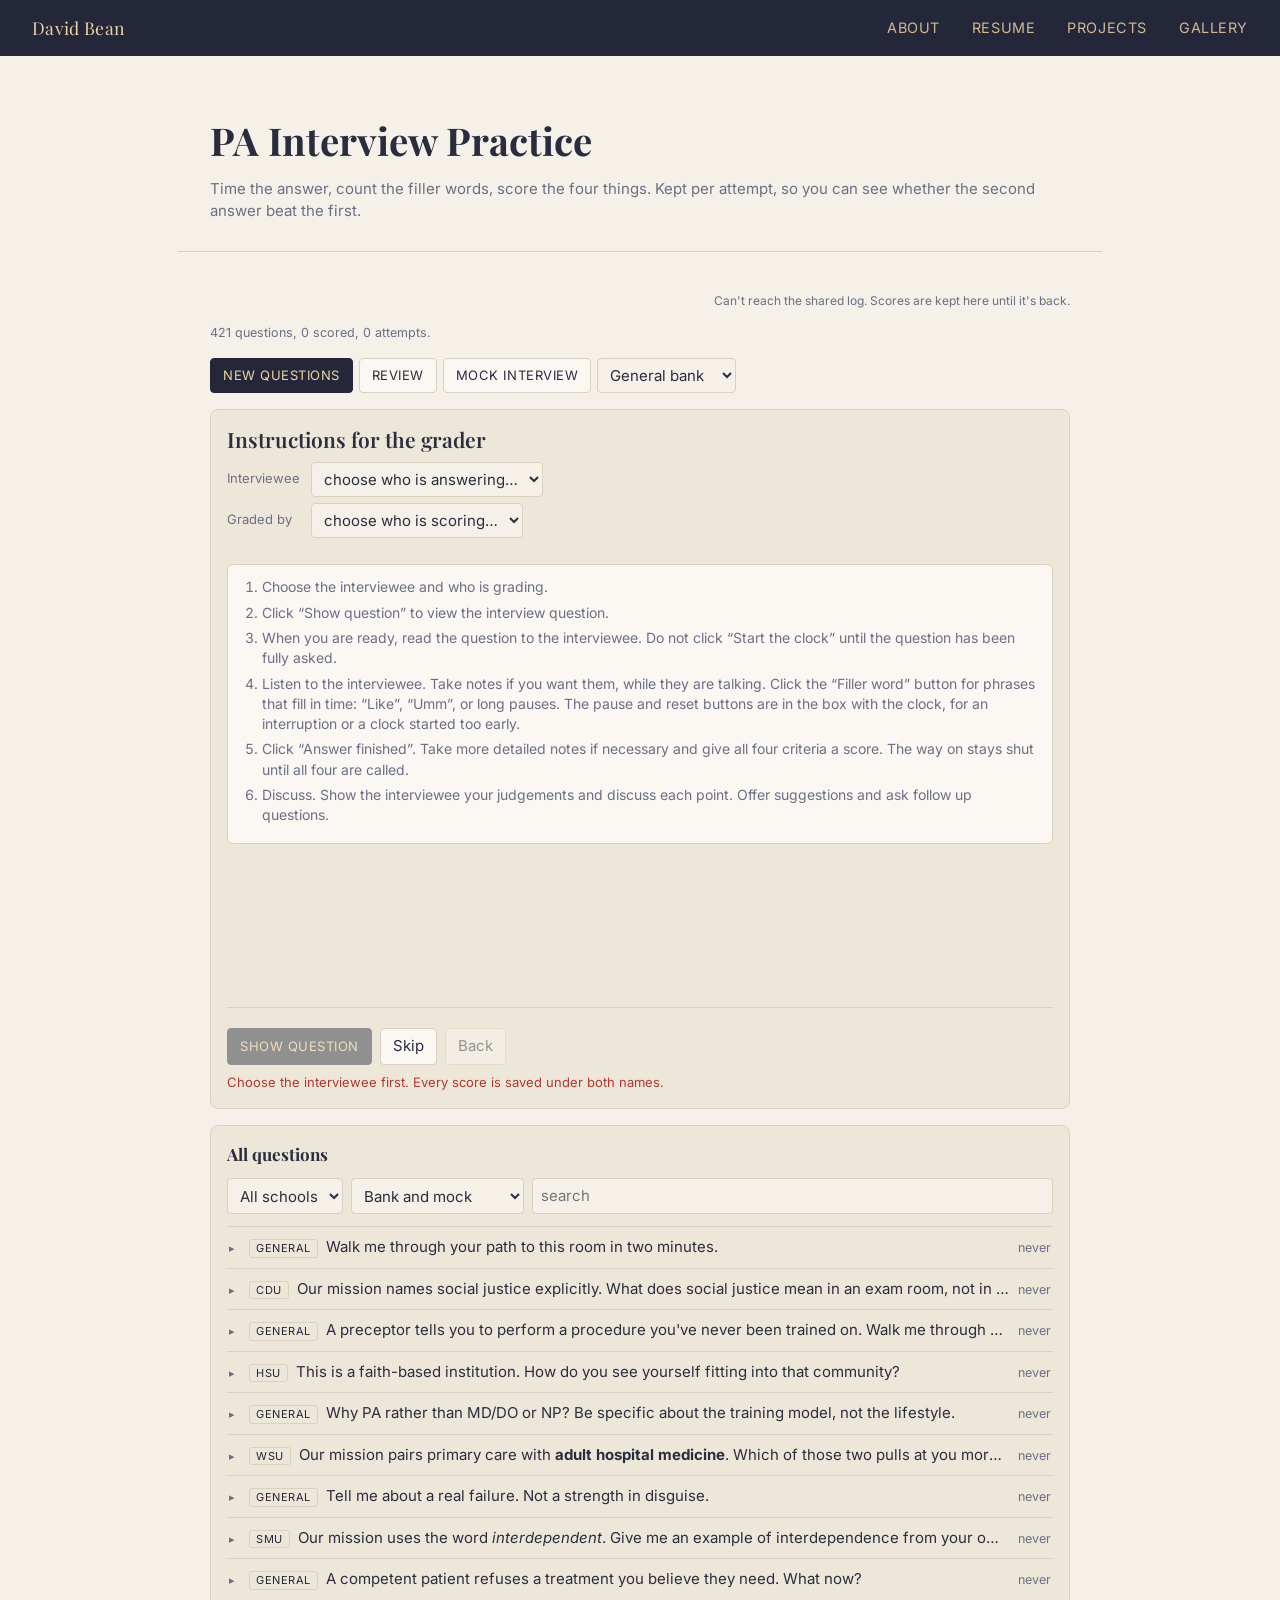
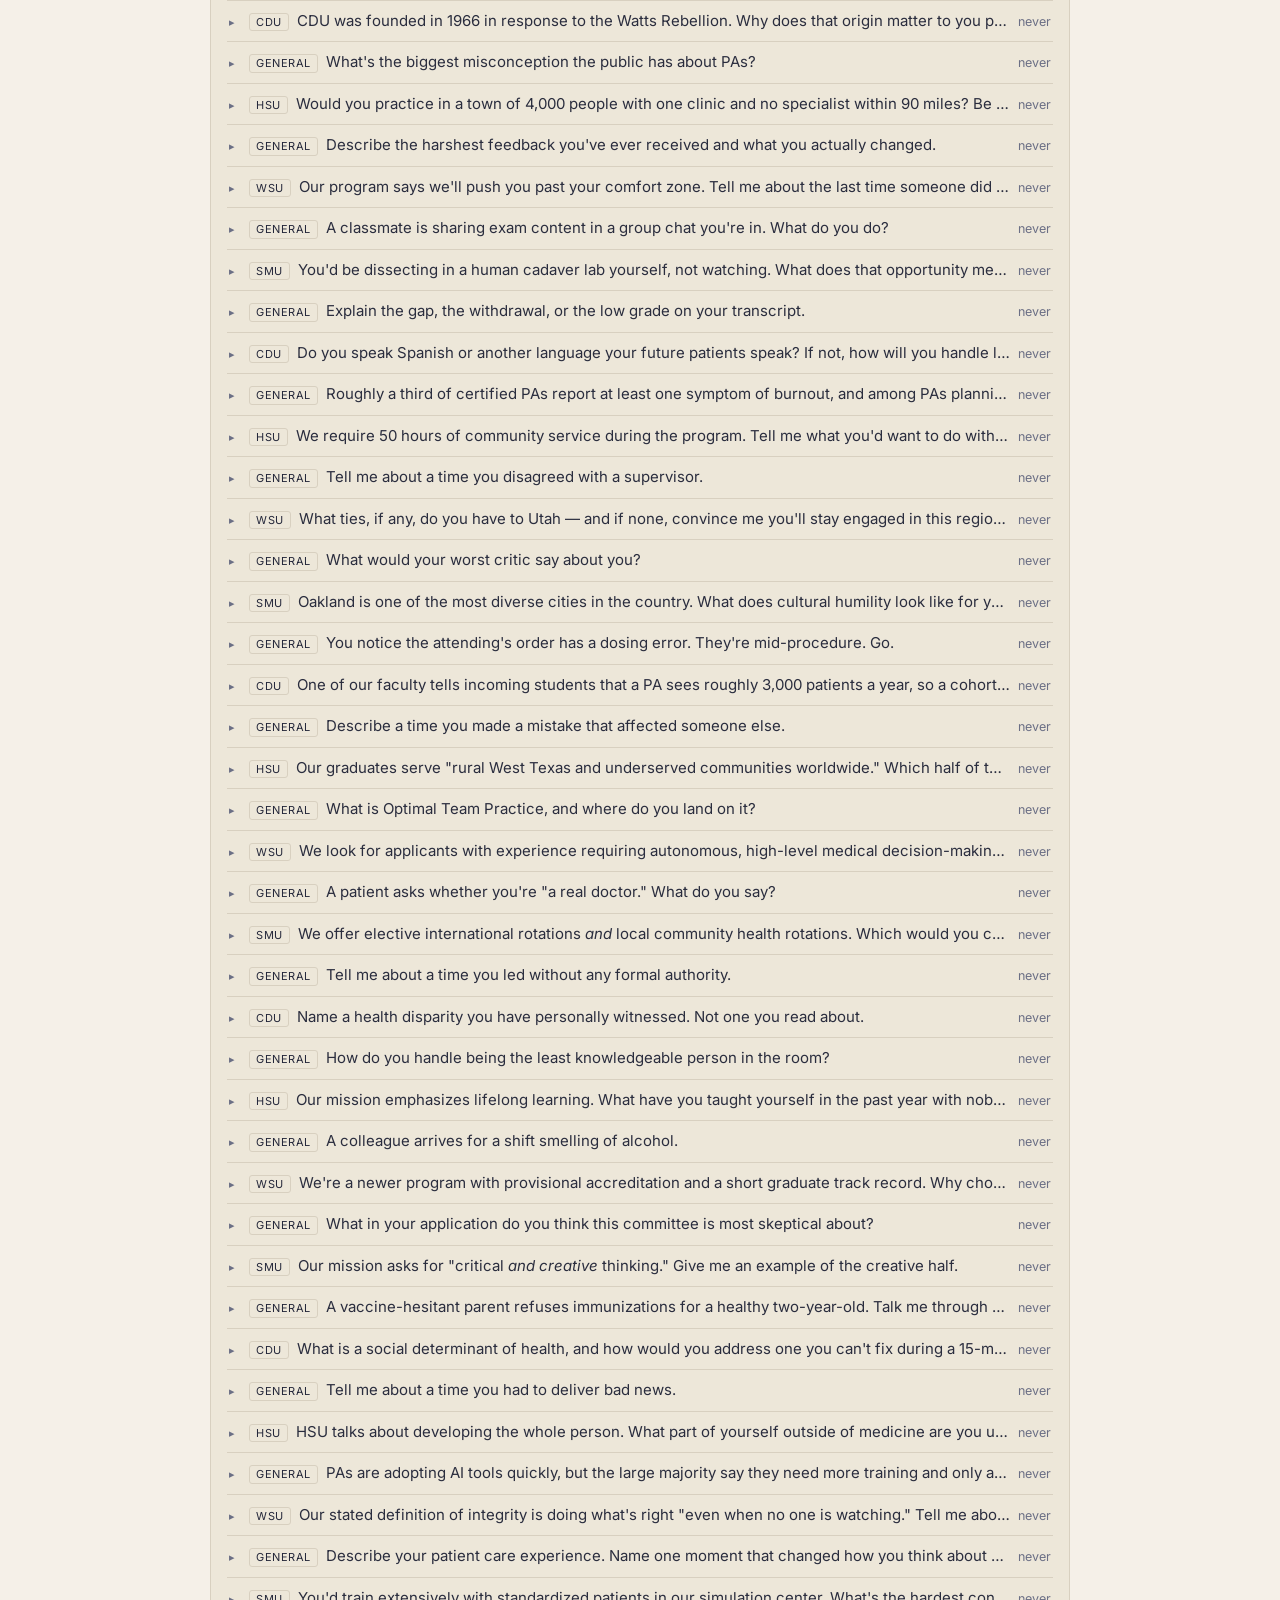
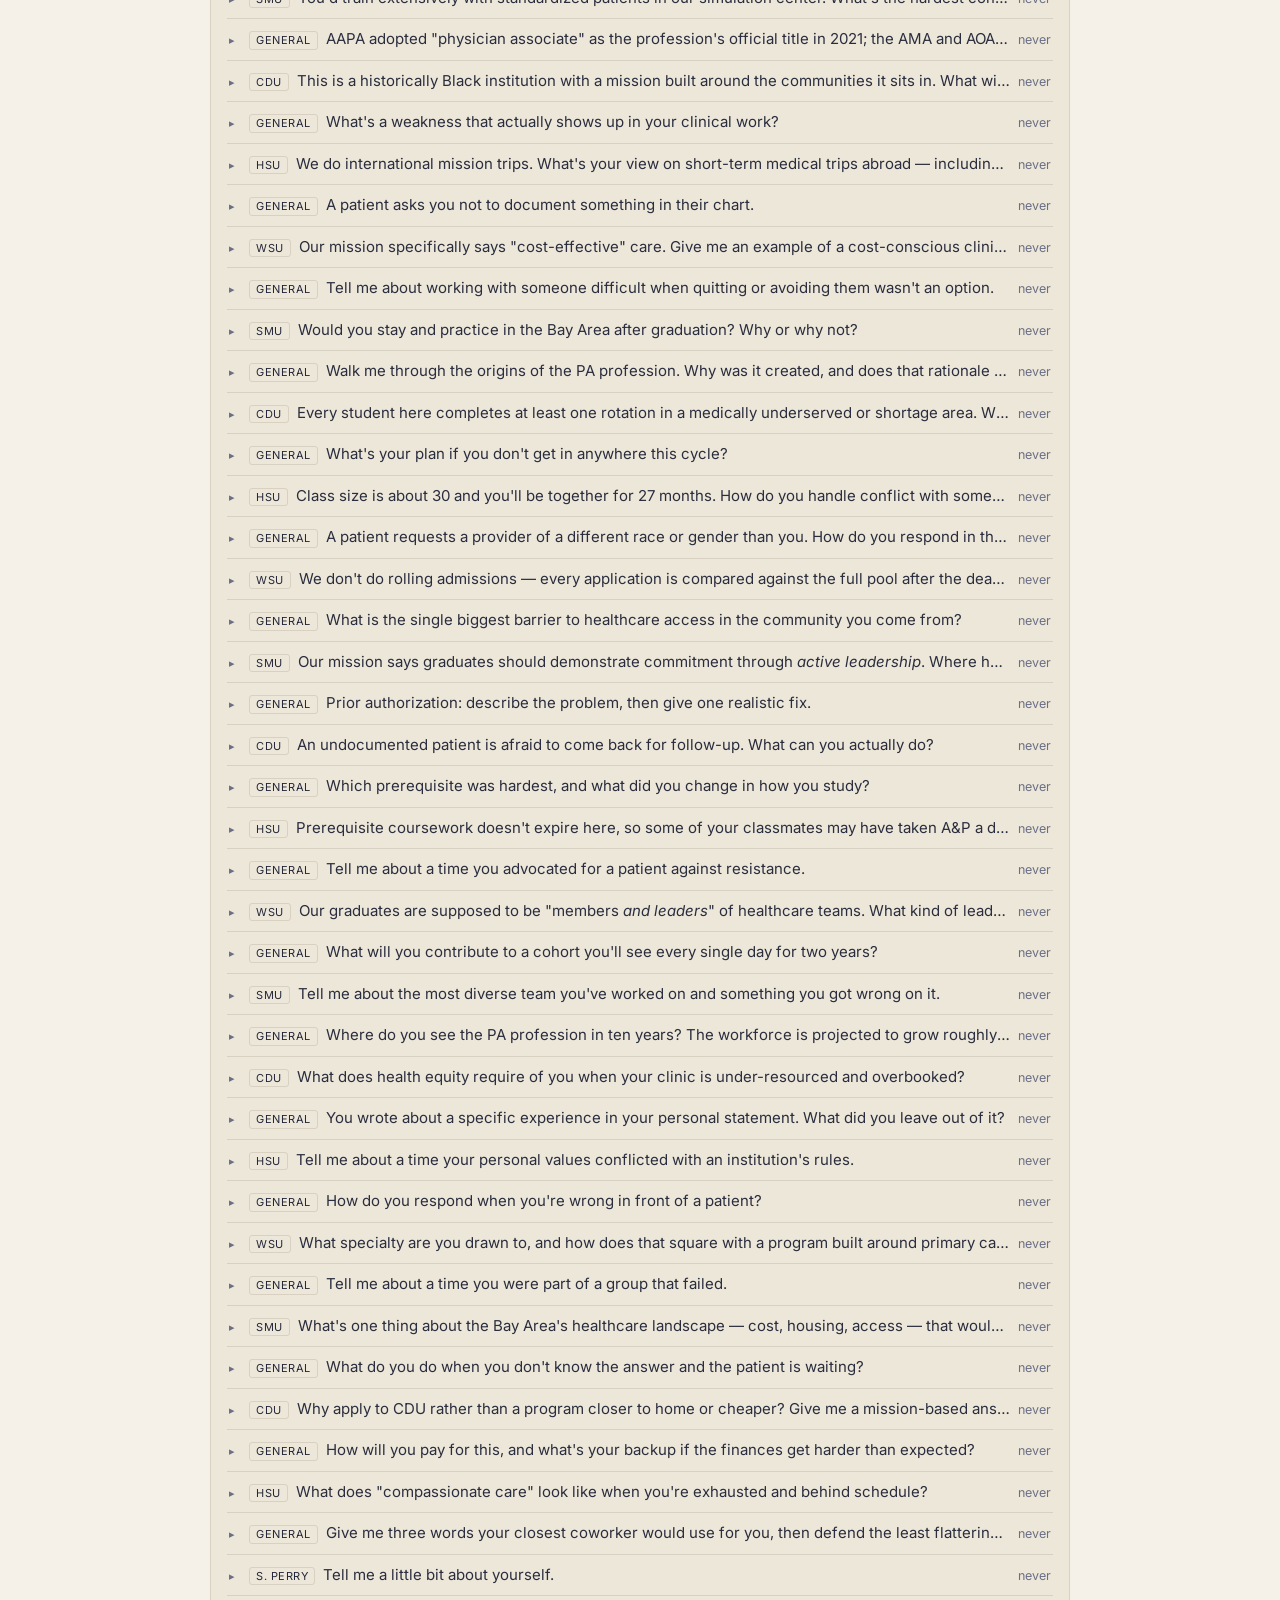
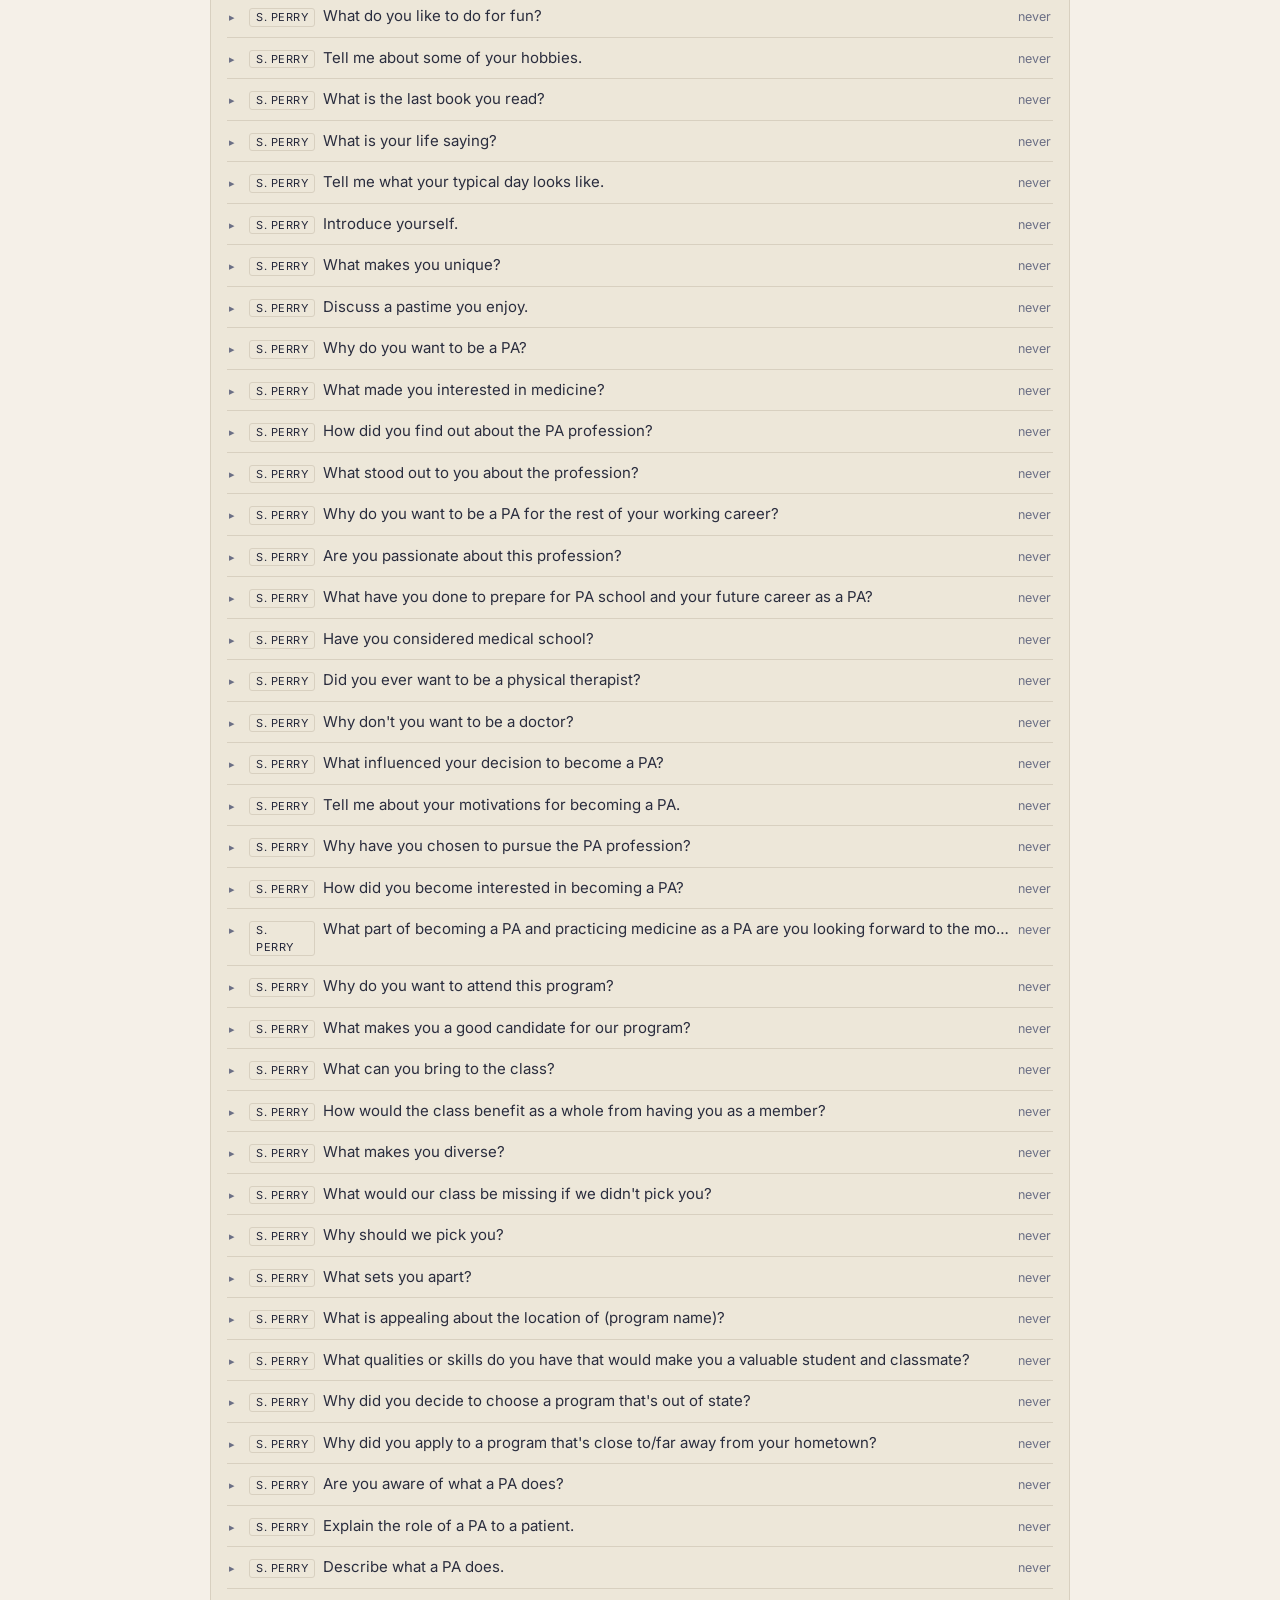
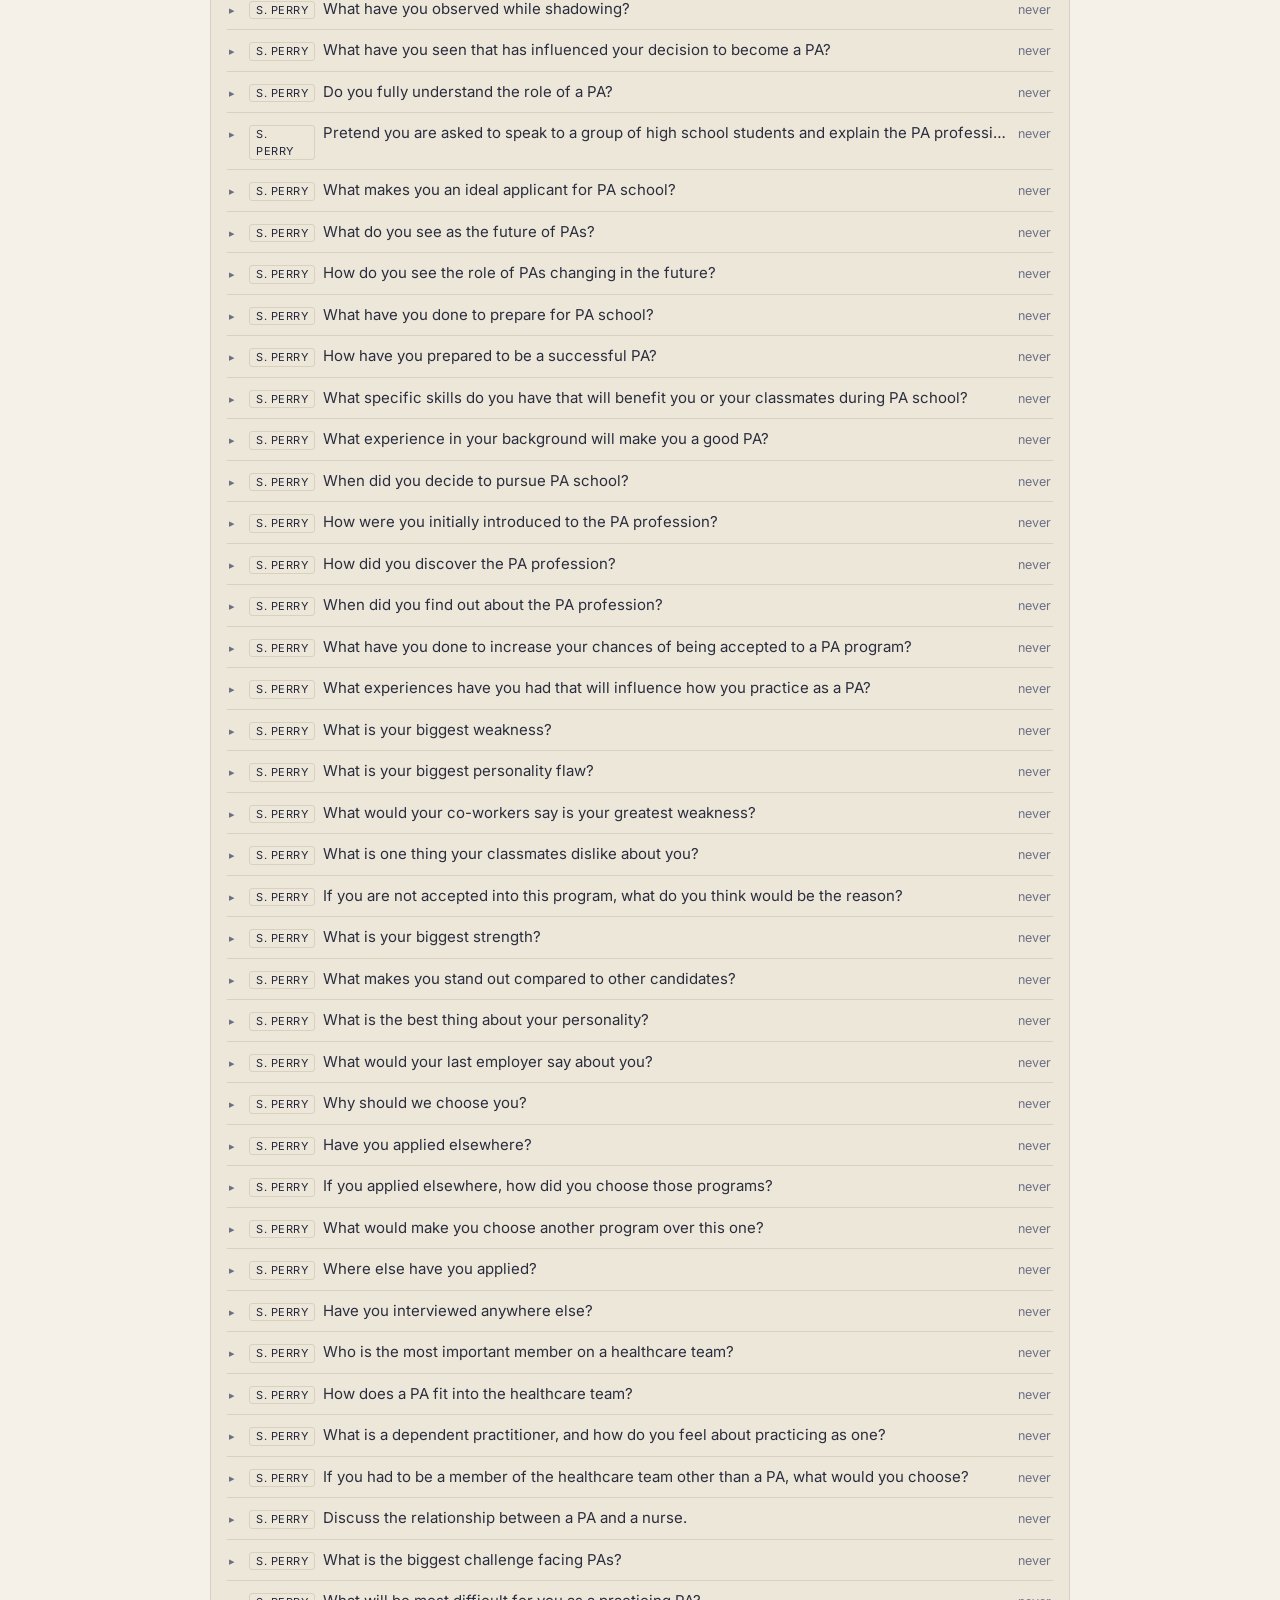
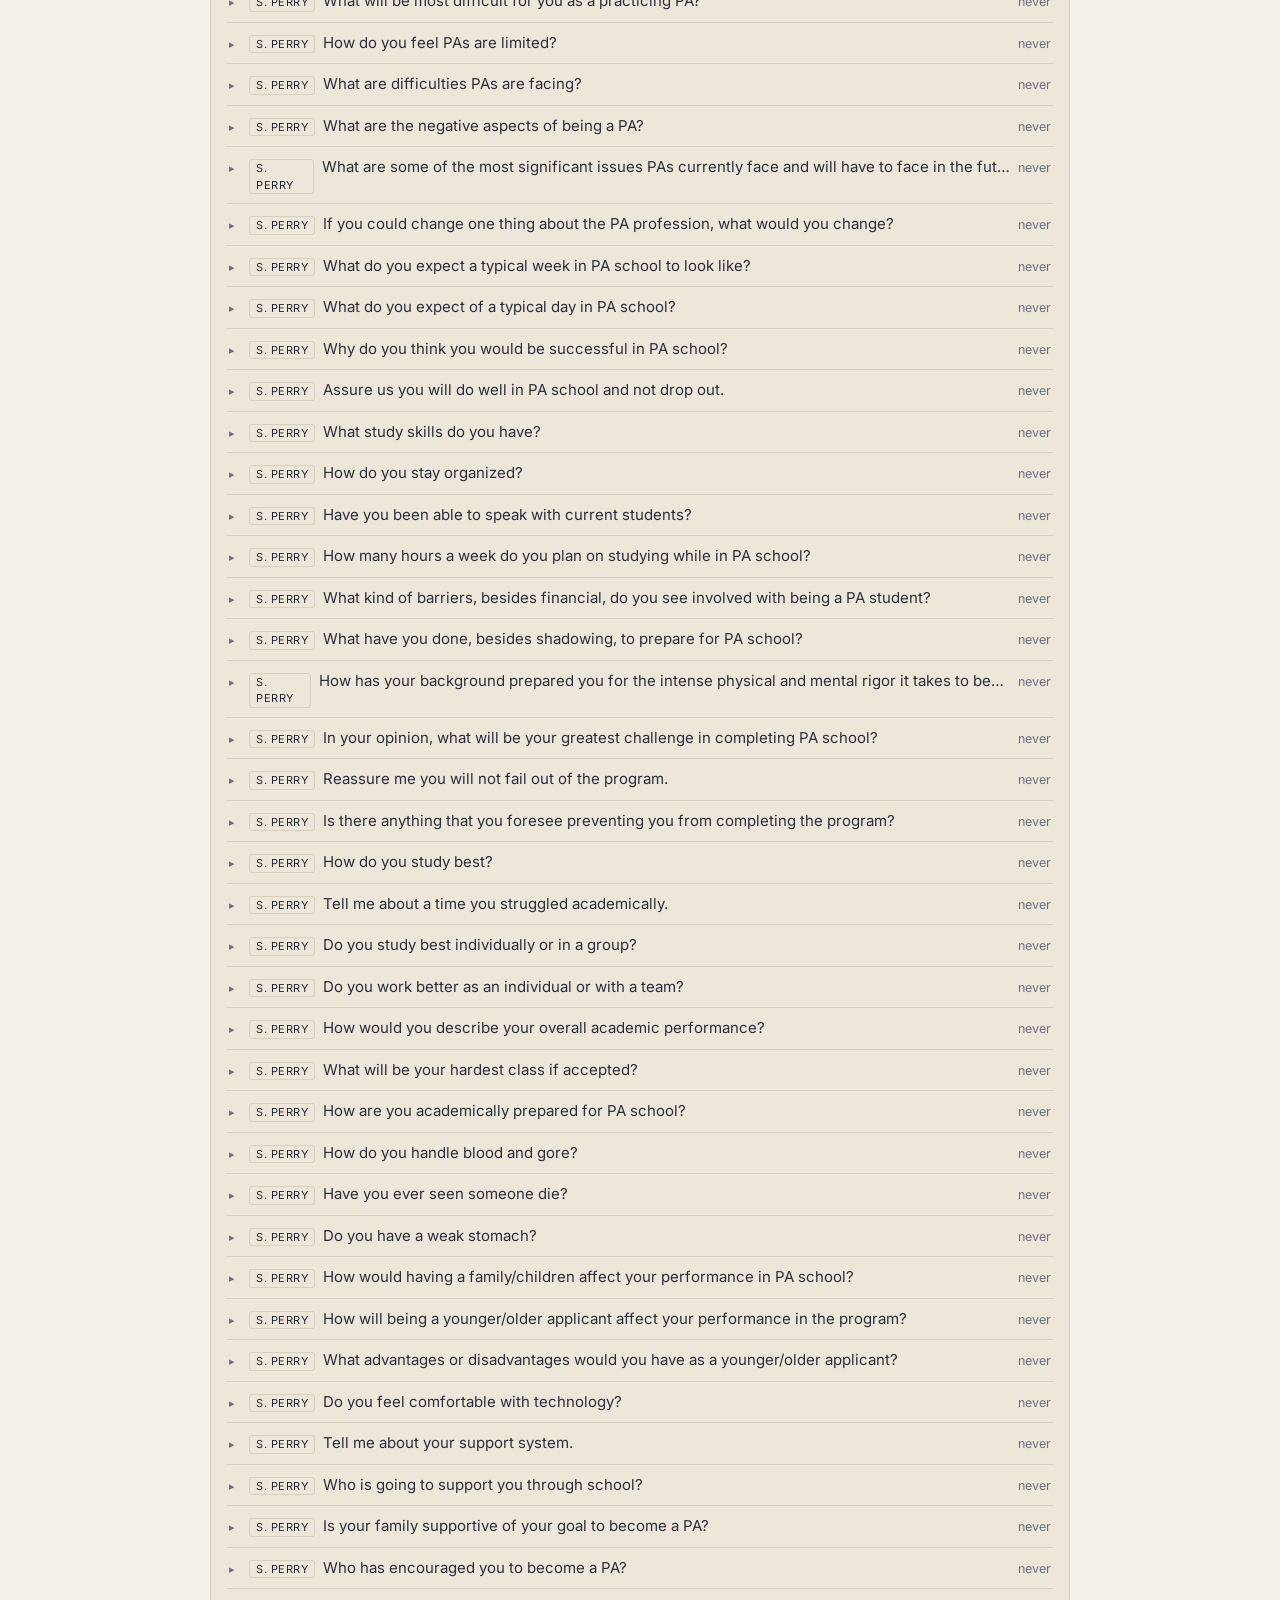
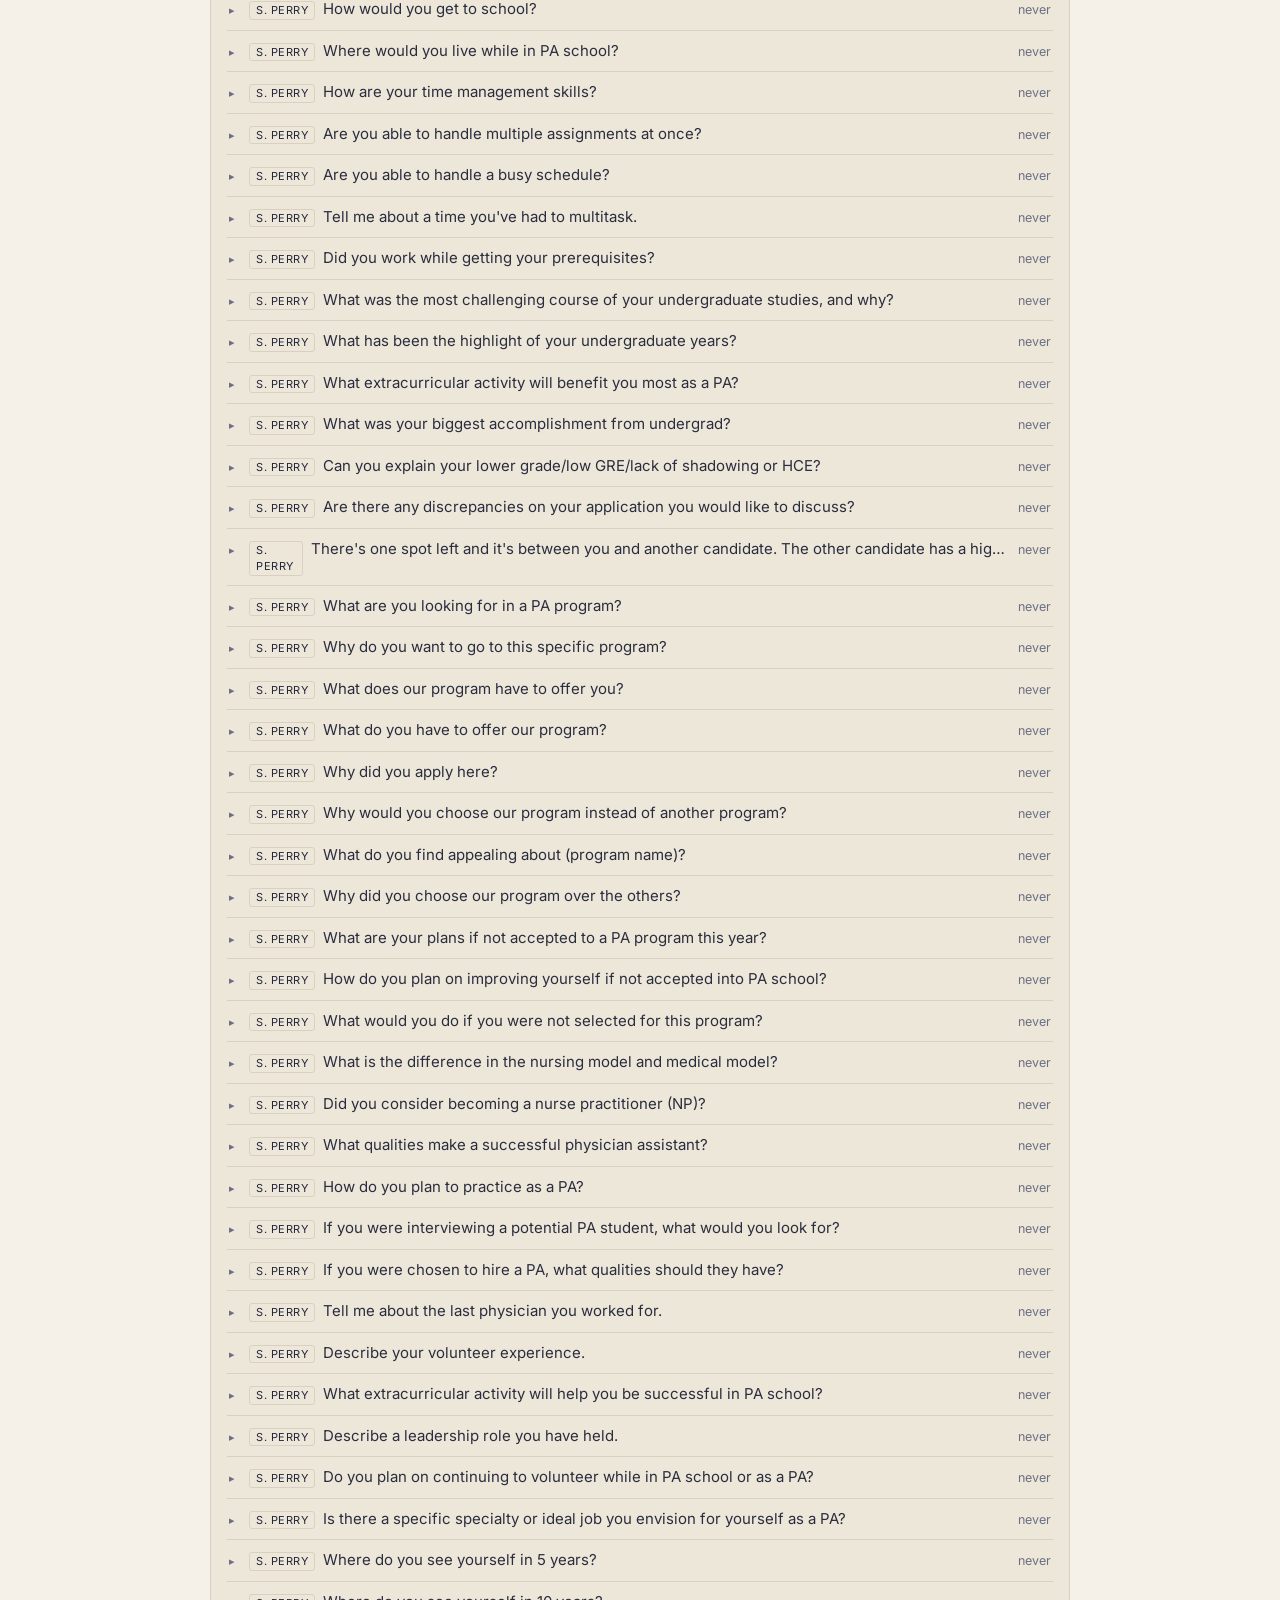
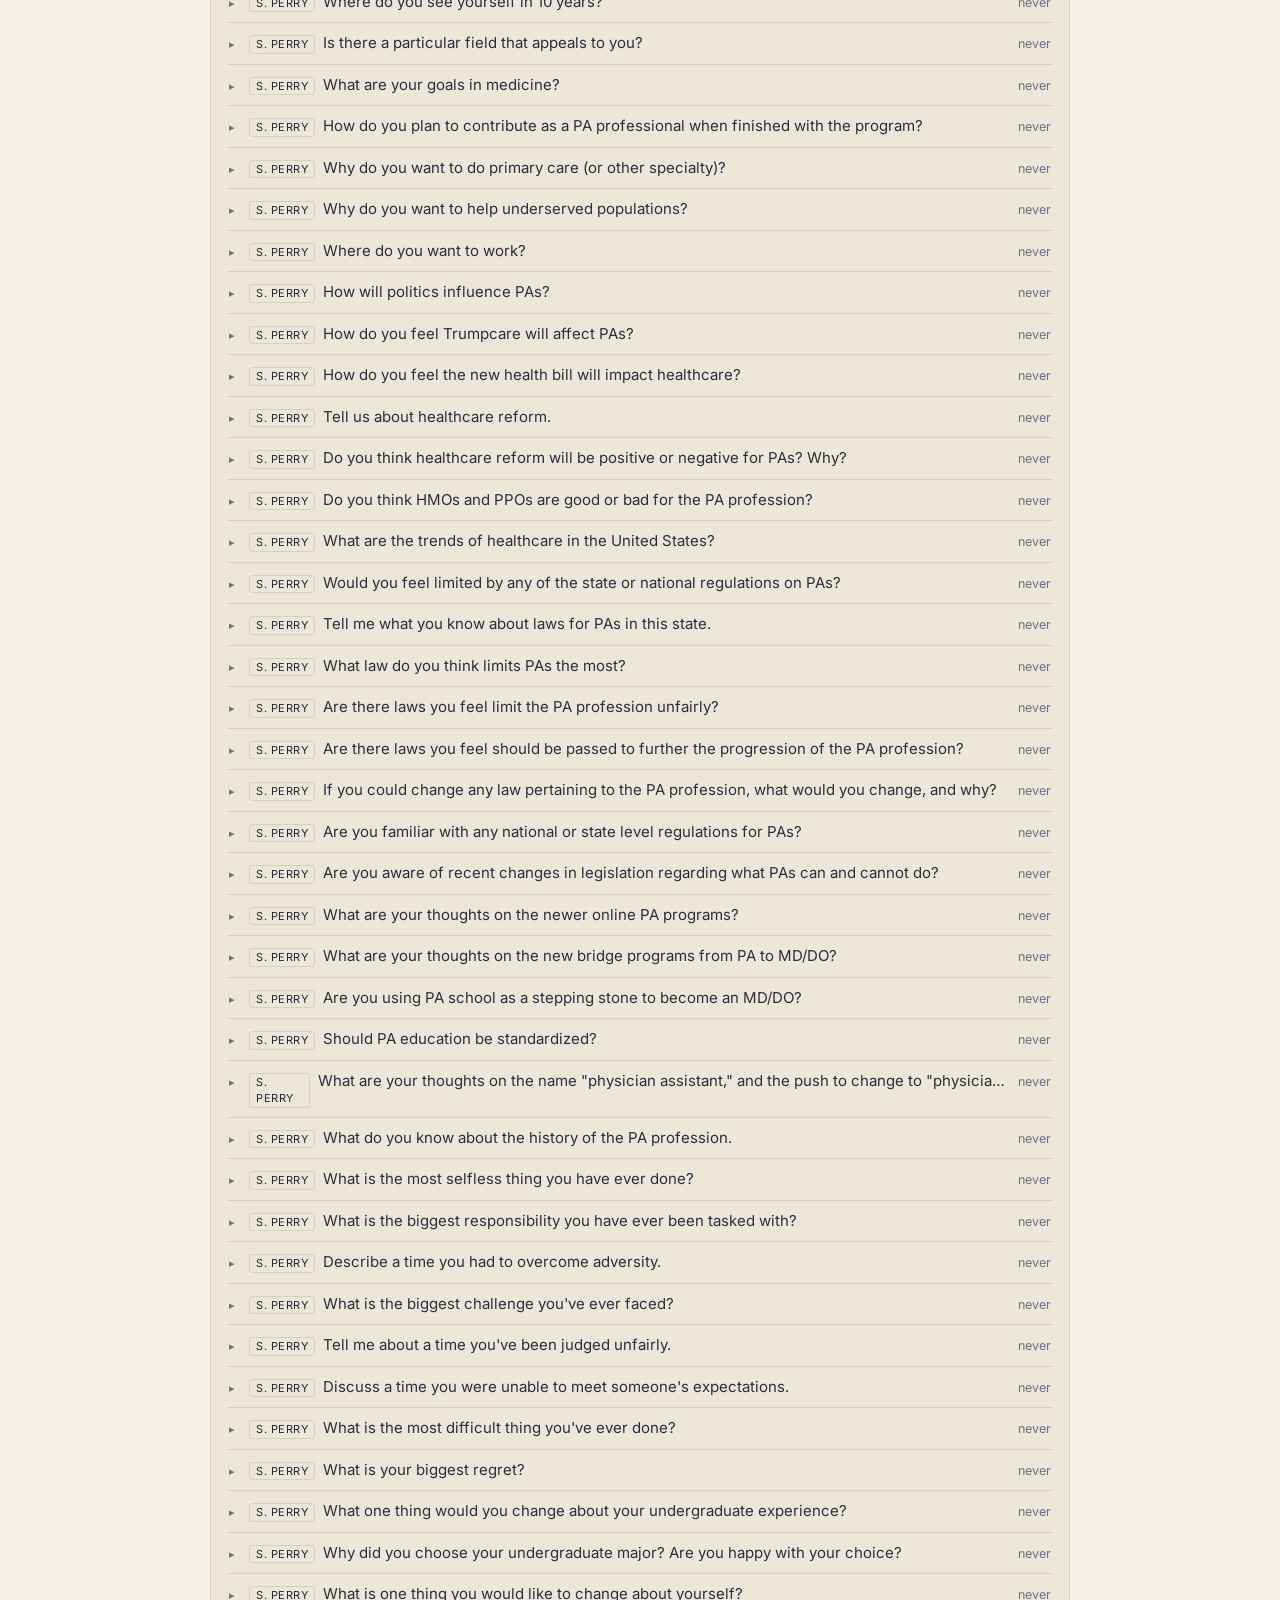
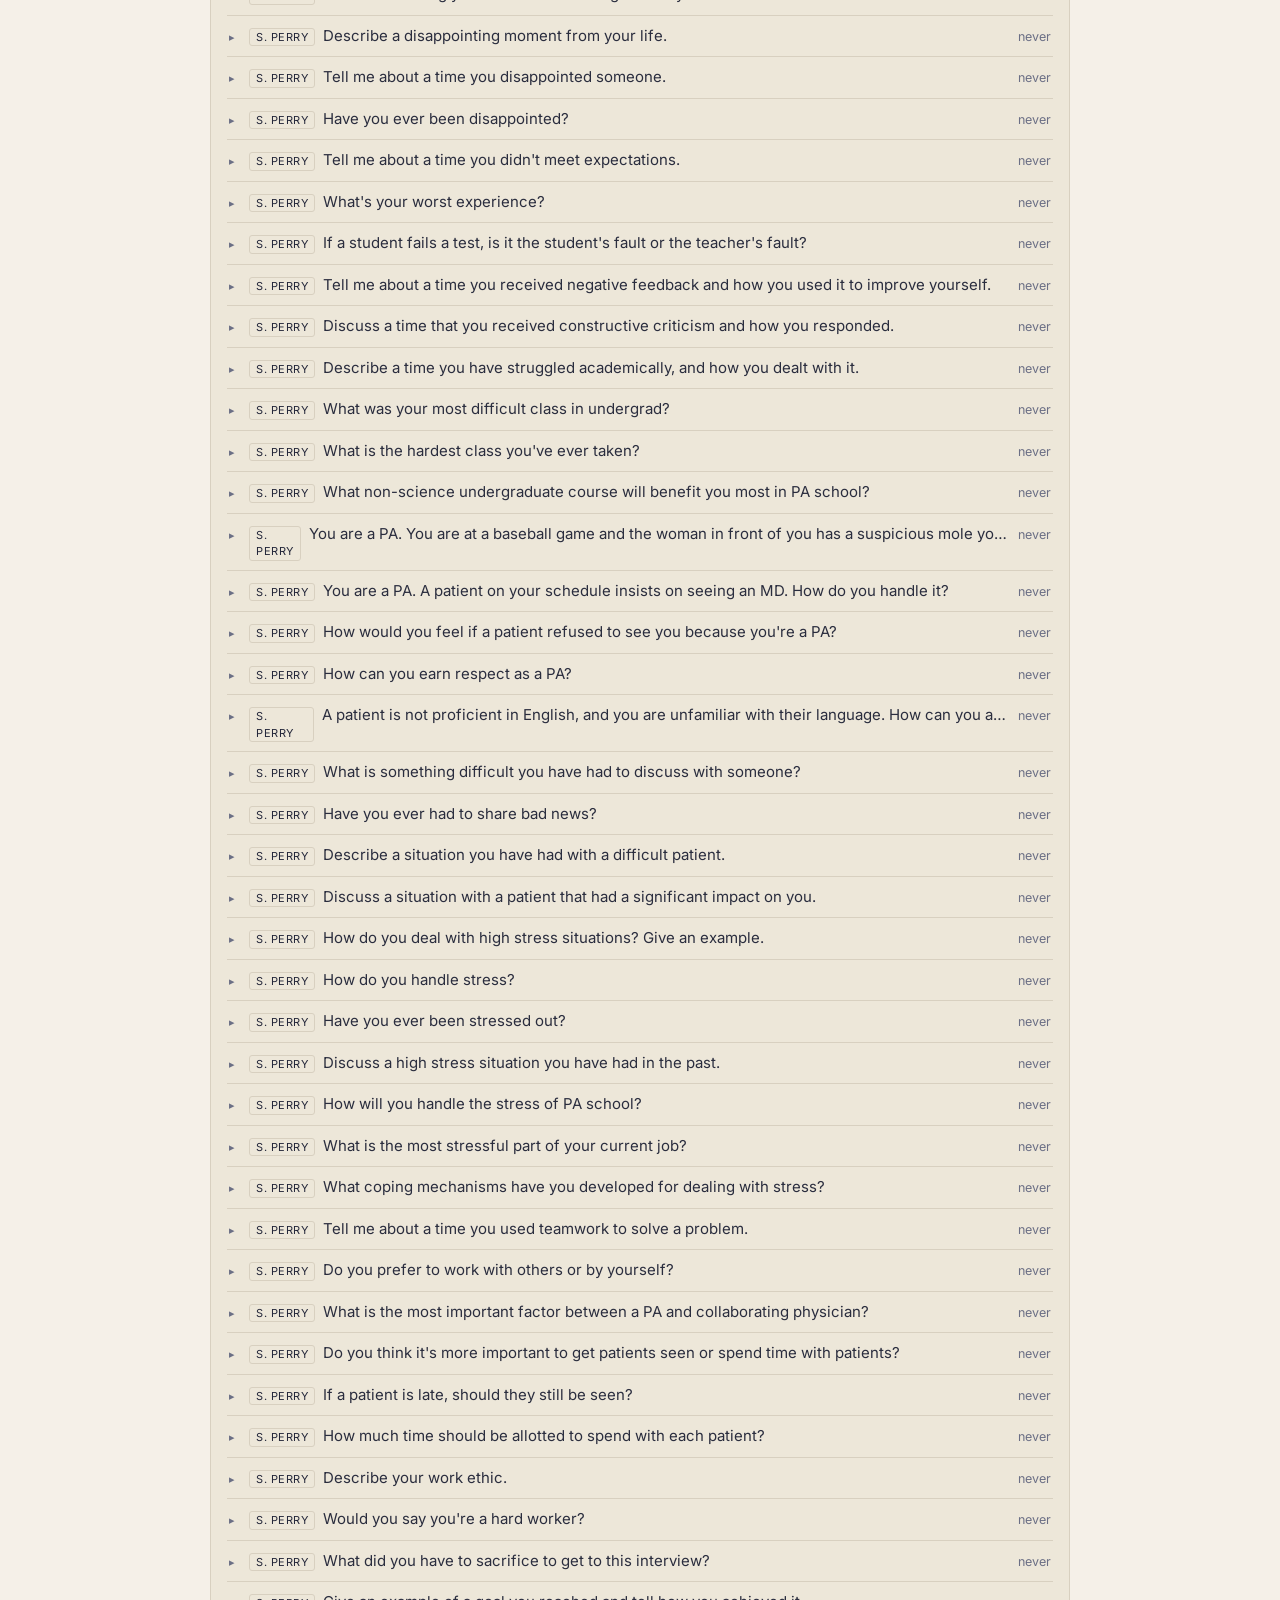
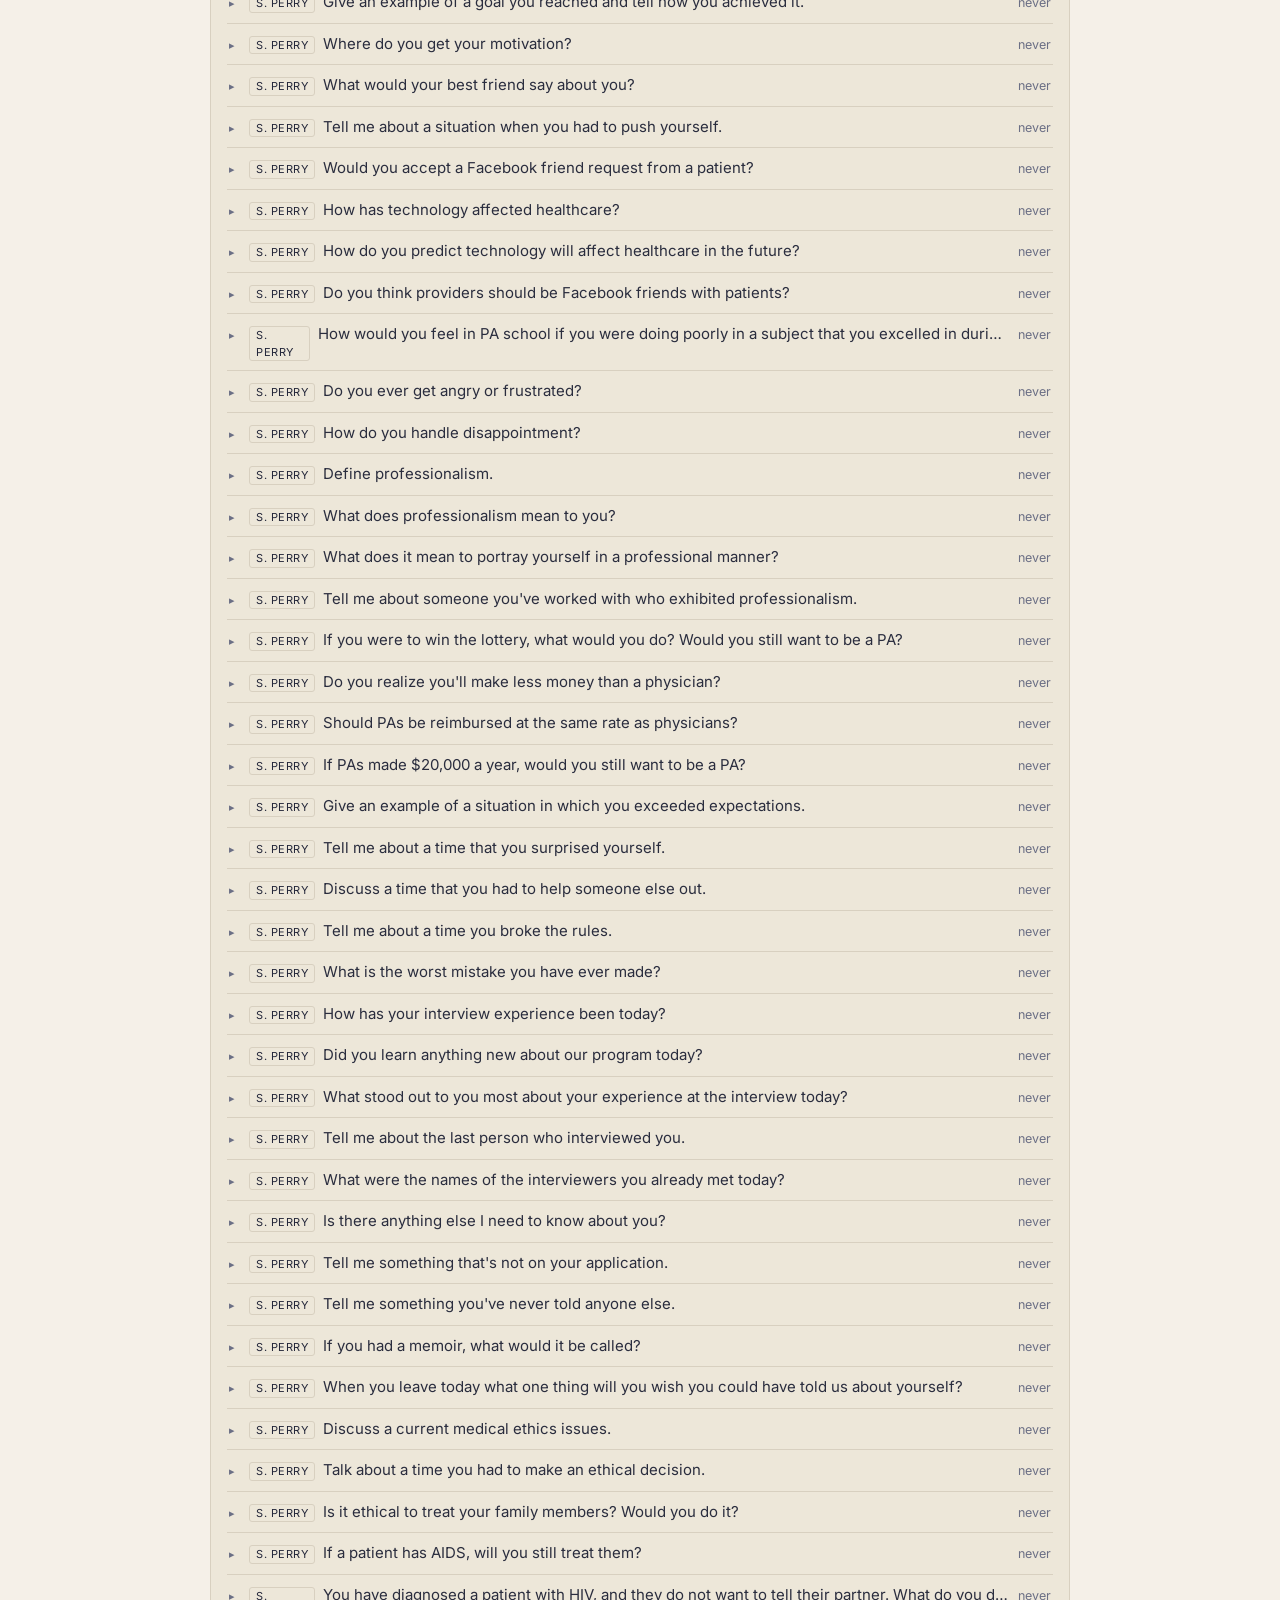
==== commit bbf69316: "Interview practice: Answer finished stops a mock's clock before Next question While the clock runs, " ====
--- a/pa_interview_practice/index.html
+++ b/pa_interview_practice/index.html
@@ -38,6 +38,7 @@
     --warn:  #b4372e;
     --ok:    #376c2a;
     --ask:   #2f5d9e;
+    --done:  #4a78bd;
   }
   * { box-sizing: border-box; }
   body {
@@ -166,6 +167,11 @@
   button.go, .modes button { text-transform: uppercase; letter-spacing: .04em; font-size: 13px; }
   button.go { background: var(--navy); border-color: var(--navy); color: var(--gold); }
   button.go:hover { background: var(--gold); border-color: var(--navy); color: var(--navy); }
+  /* A mock's Answer finished: still the press that moves the pass along, so it
+     keeps the shape, but lighter, because it stops the clock rather than
+     leaving the question. White and not gold: gold on this blue is too faint. */
+  button.go.done { background: var(--done); border-color: var(--done); color: #fff; }
+  button.go.done:hover { background: var(--gold); border-color: var(--navy); color: var(--navy); }
   button.danger { color: var(--warn); }
 
   /* ---- modes ---- */
@@ -2059,7 +2065,7 @@
 
     const note = el("textarea");
     note.rows = 4;
-    note.placeholder = "notes on this answer, for the assessment at the end";
+    note.placeholder = "notes";
     /* the database's ceiling, said here rather than found later when the row
        is cut on the way down and the last of the typing is gone */
     note.maxLength = NOTEMAX;
@@ -2080,7 +2086,14 @@
        whatever happens here, so all this can do is deal a different one. Back
        is the change of mind after it, so a card swapped out by accident is one
        press away rather than gone for the rest of the run. */
-    pad.append(step1("go", last ? "Finish the interview" : "Next question", commit),
+    /* While the clock runs, the press that moves on stops it first and moves
+       nothing: the end of her answer is the moment to catch, and catching it
+       should not also be the moment the card goes. Stopped, it is the press
+       that moves on. A lighter blue so the two are told apart at a glance. */
+    const done = ticking()
+      ? step1("go done", "Answer finished", pauseClock)
+      : step1("go", last ? "Finish the interview" : "Next question", commit);
+    pad.append(done,
                step1(null, "New card", () => mockNext(false)), back);
     /* Under the notes rather than over the question, and at the foot of the
        card because the foot is what holds its place when the middle gives. A
